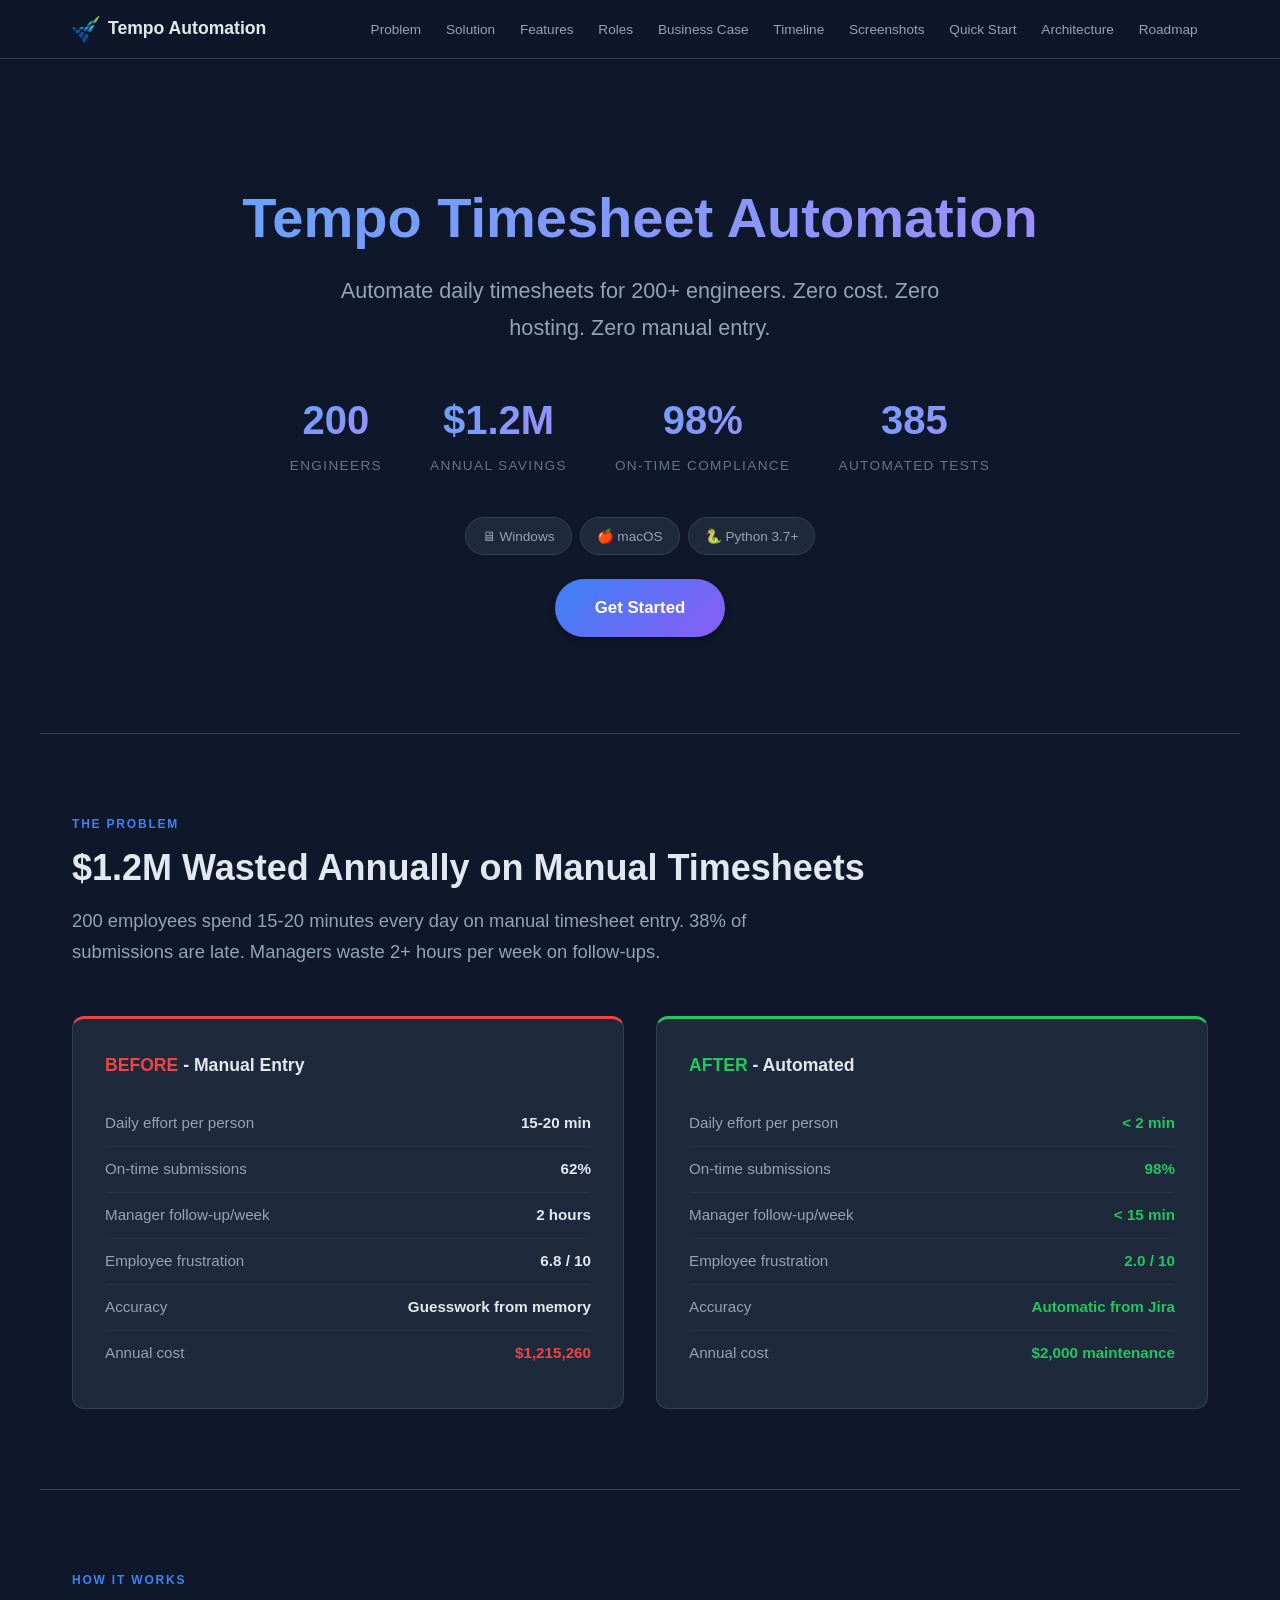
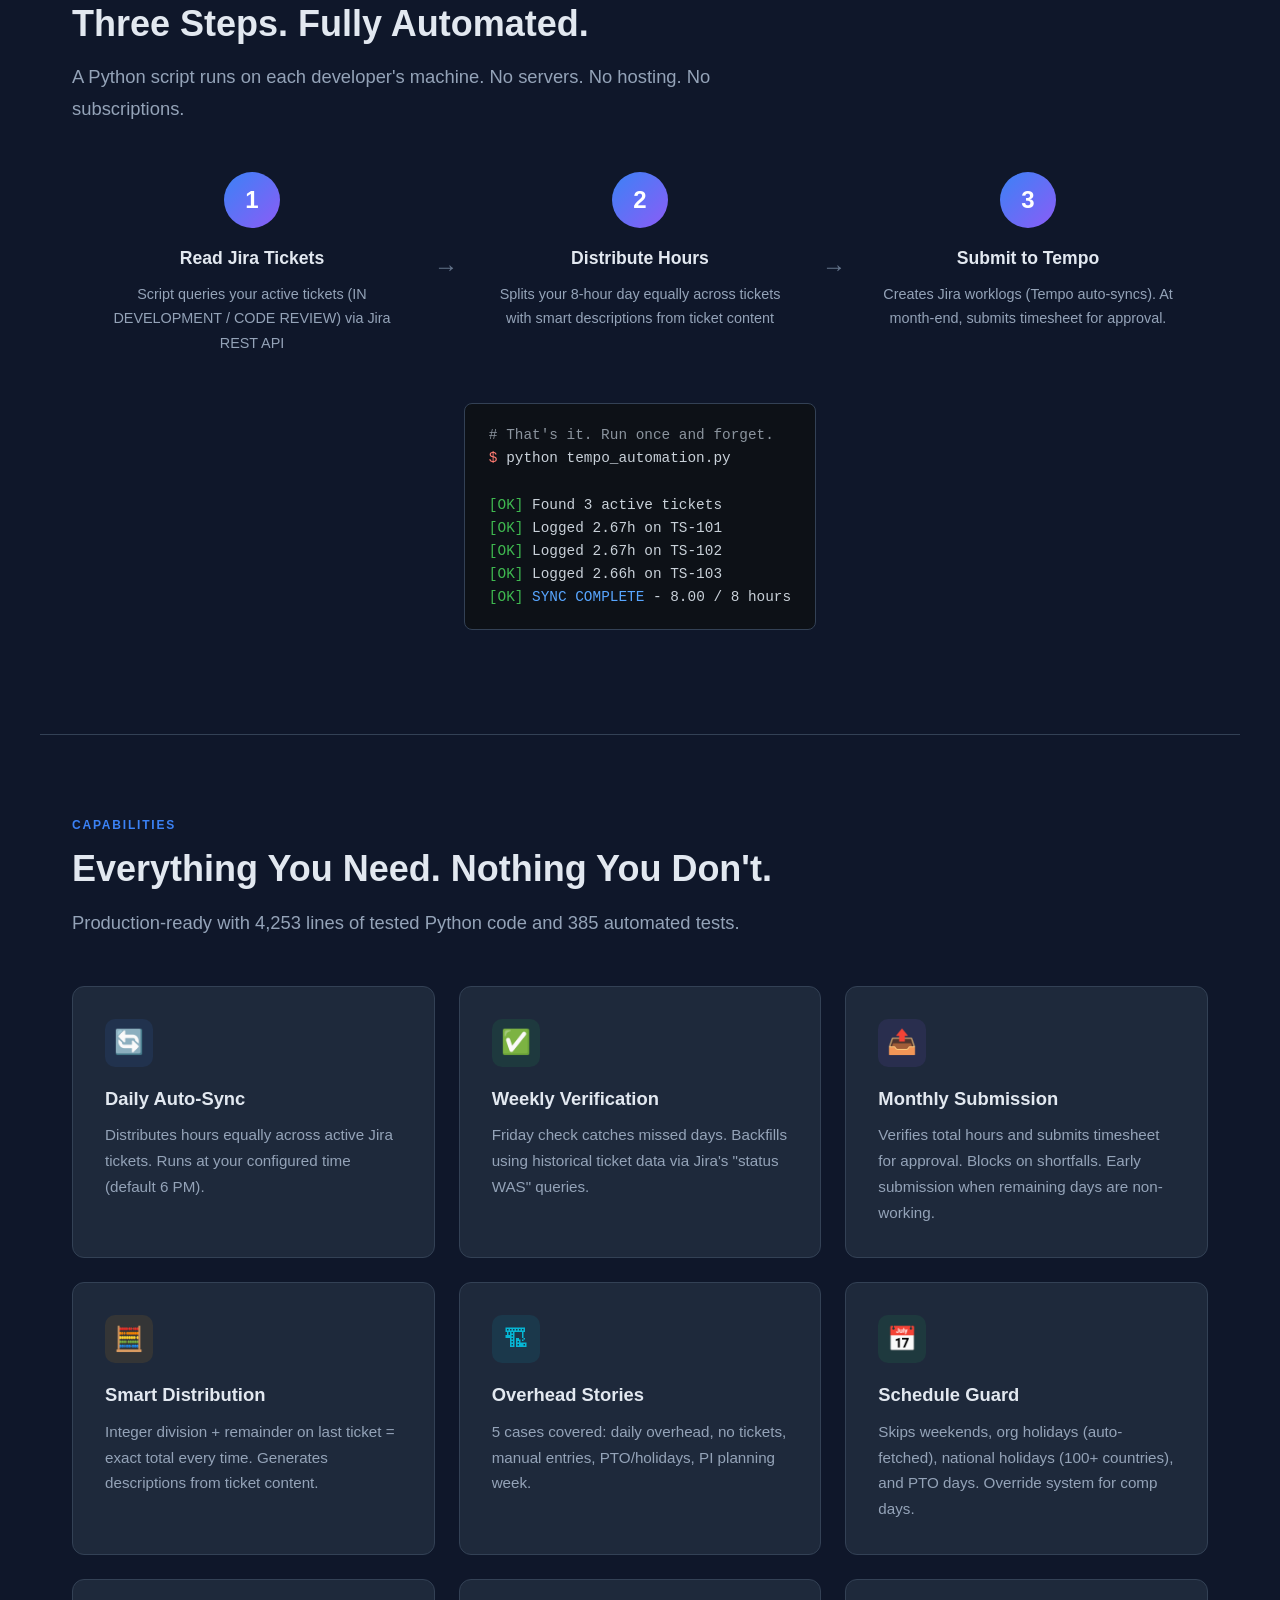
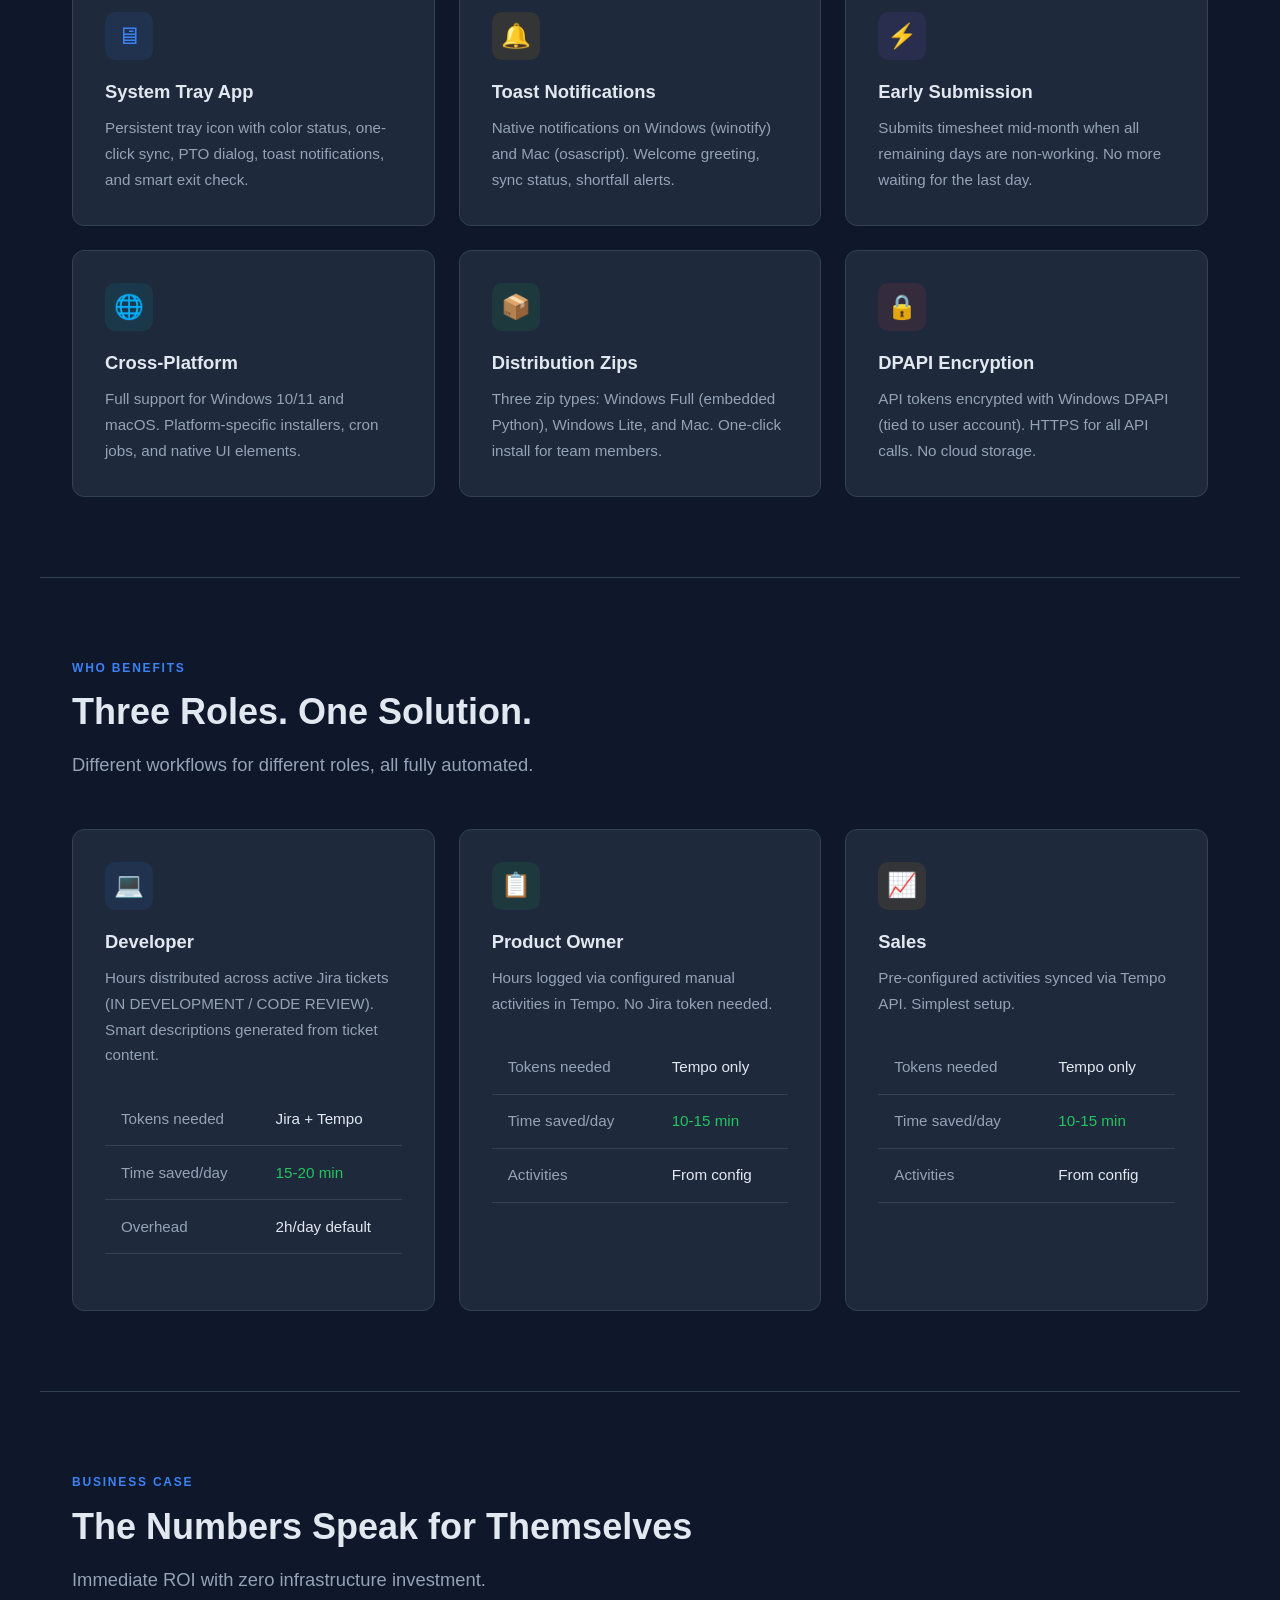
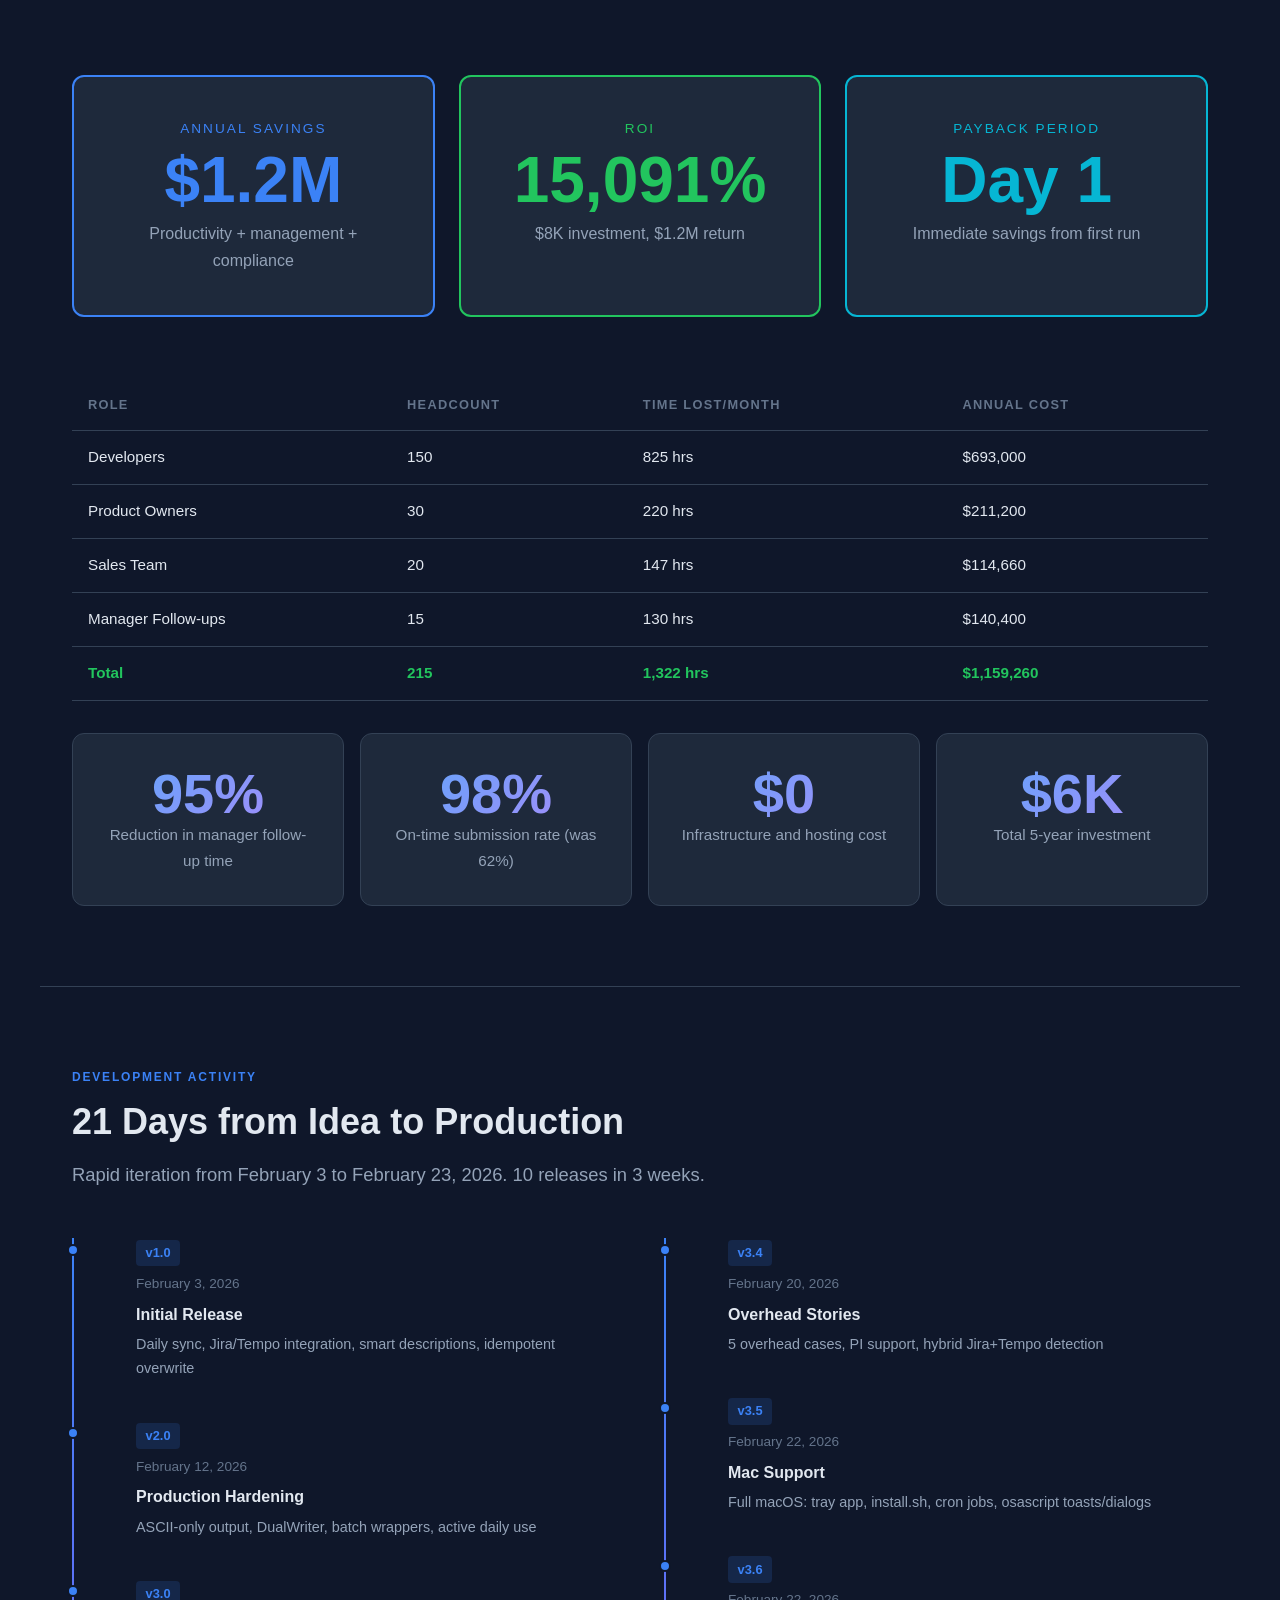
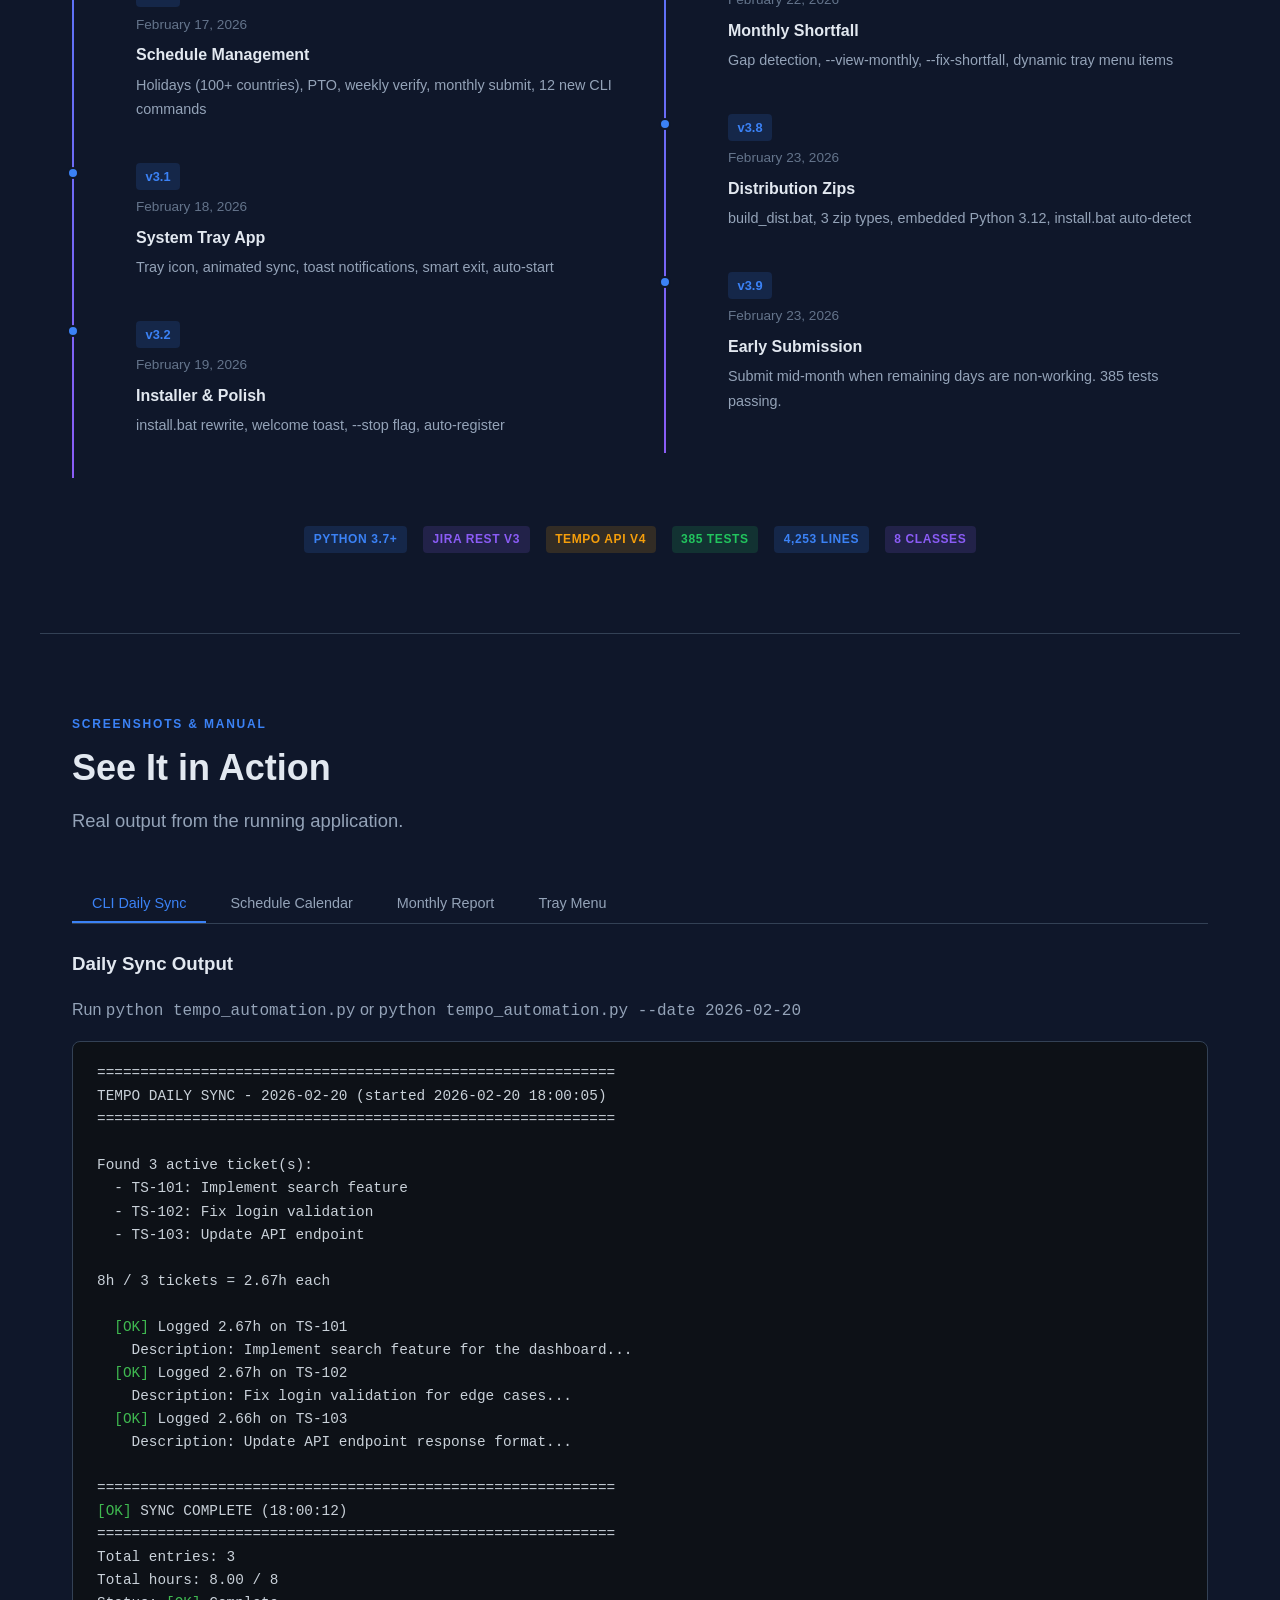
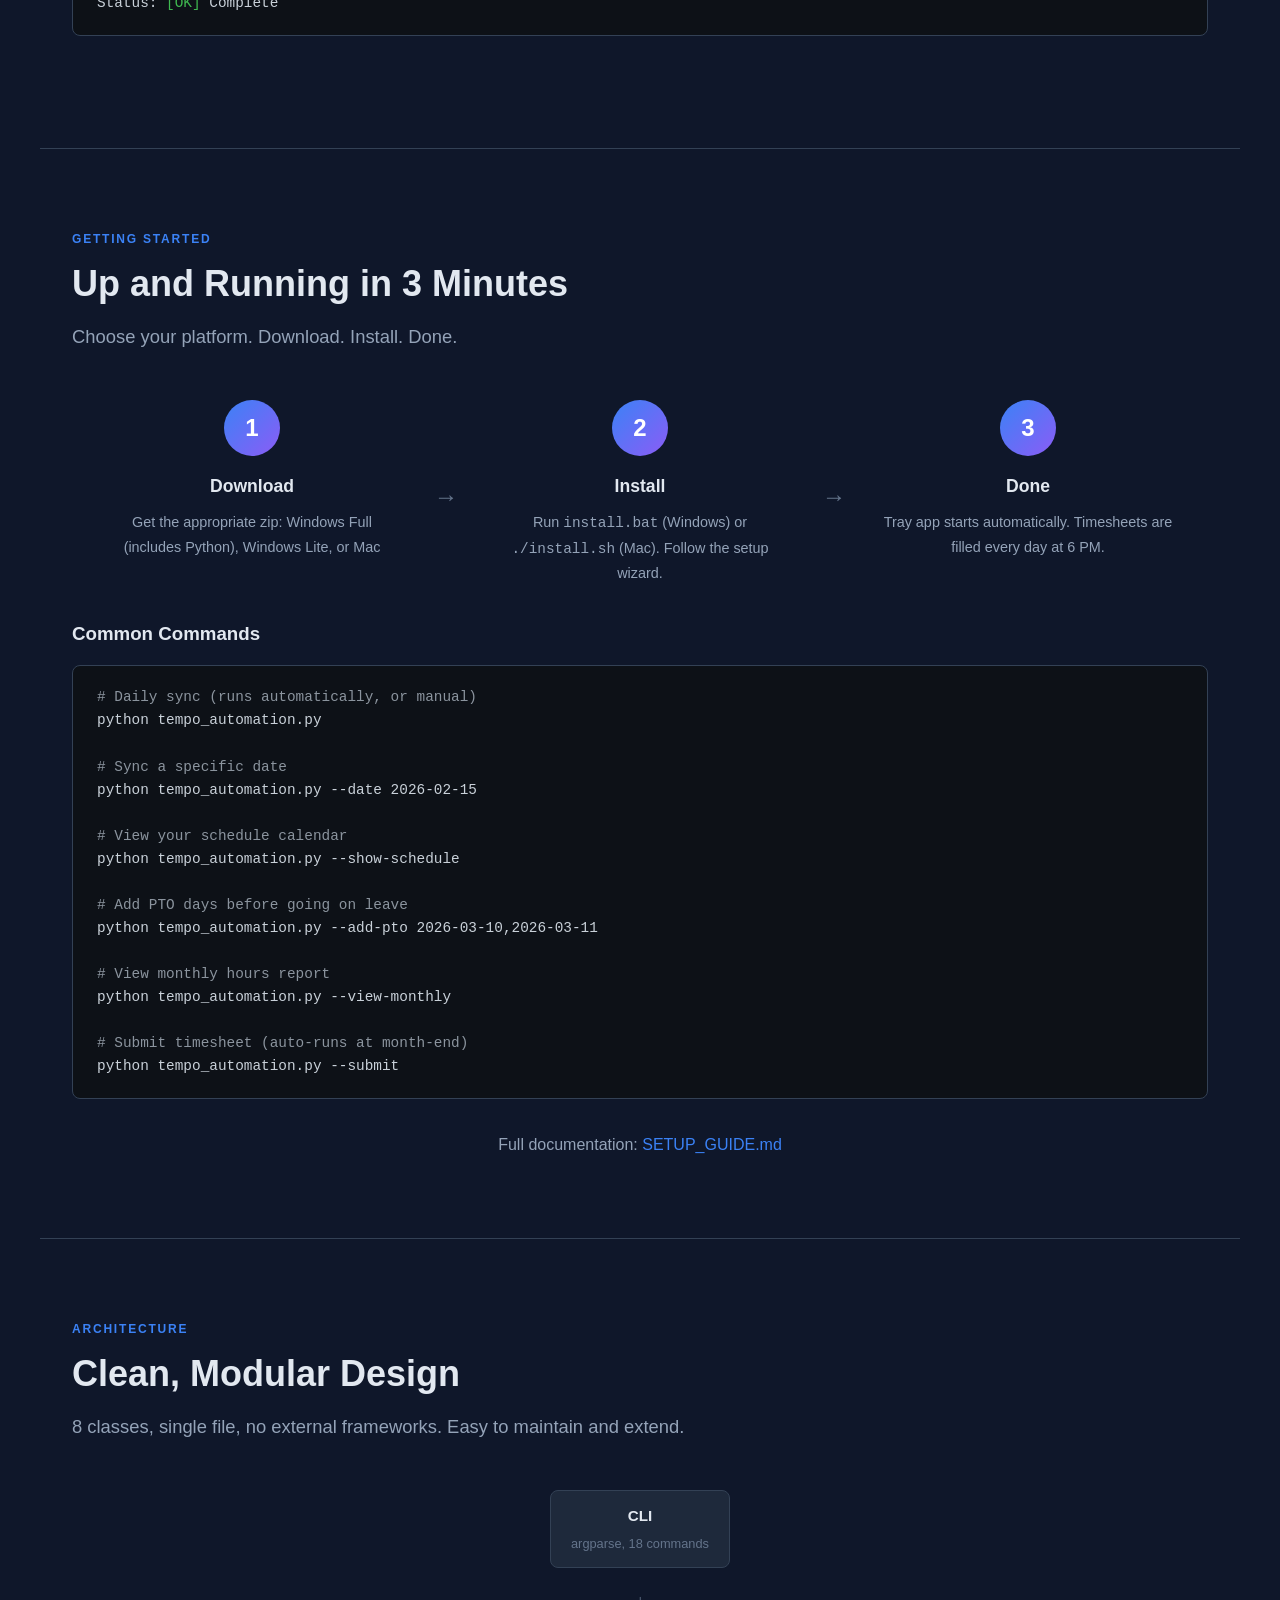
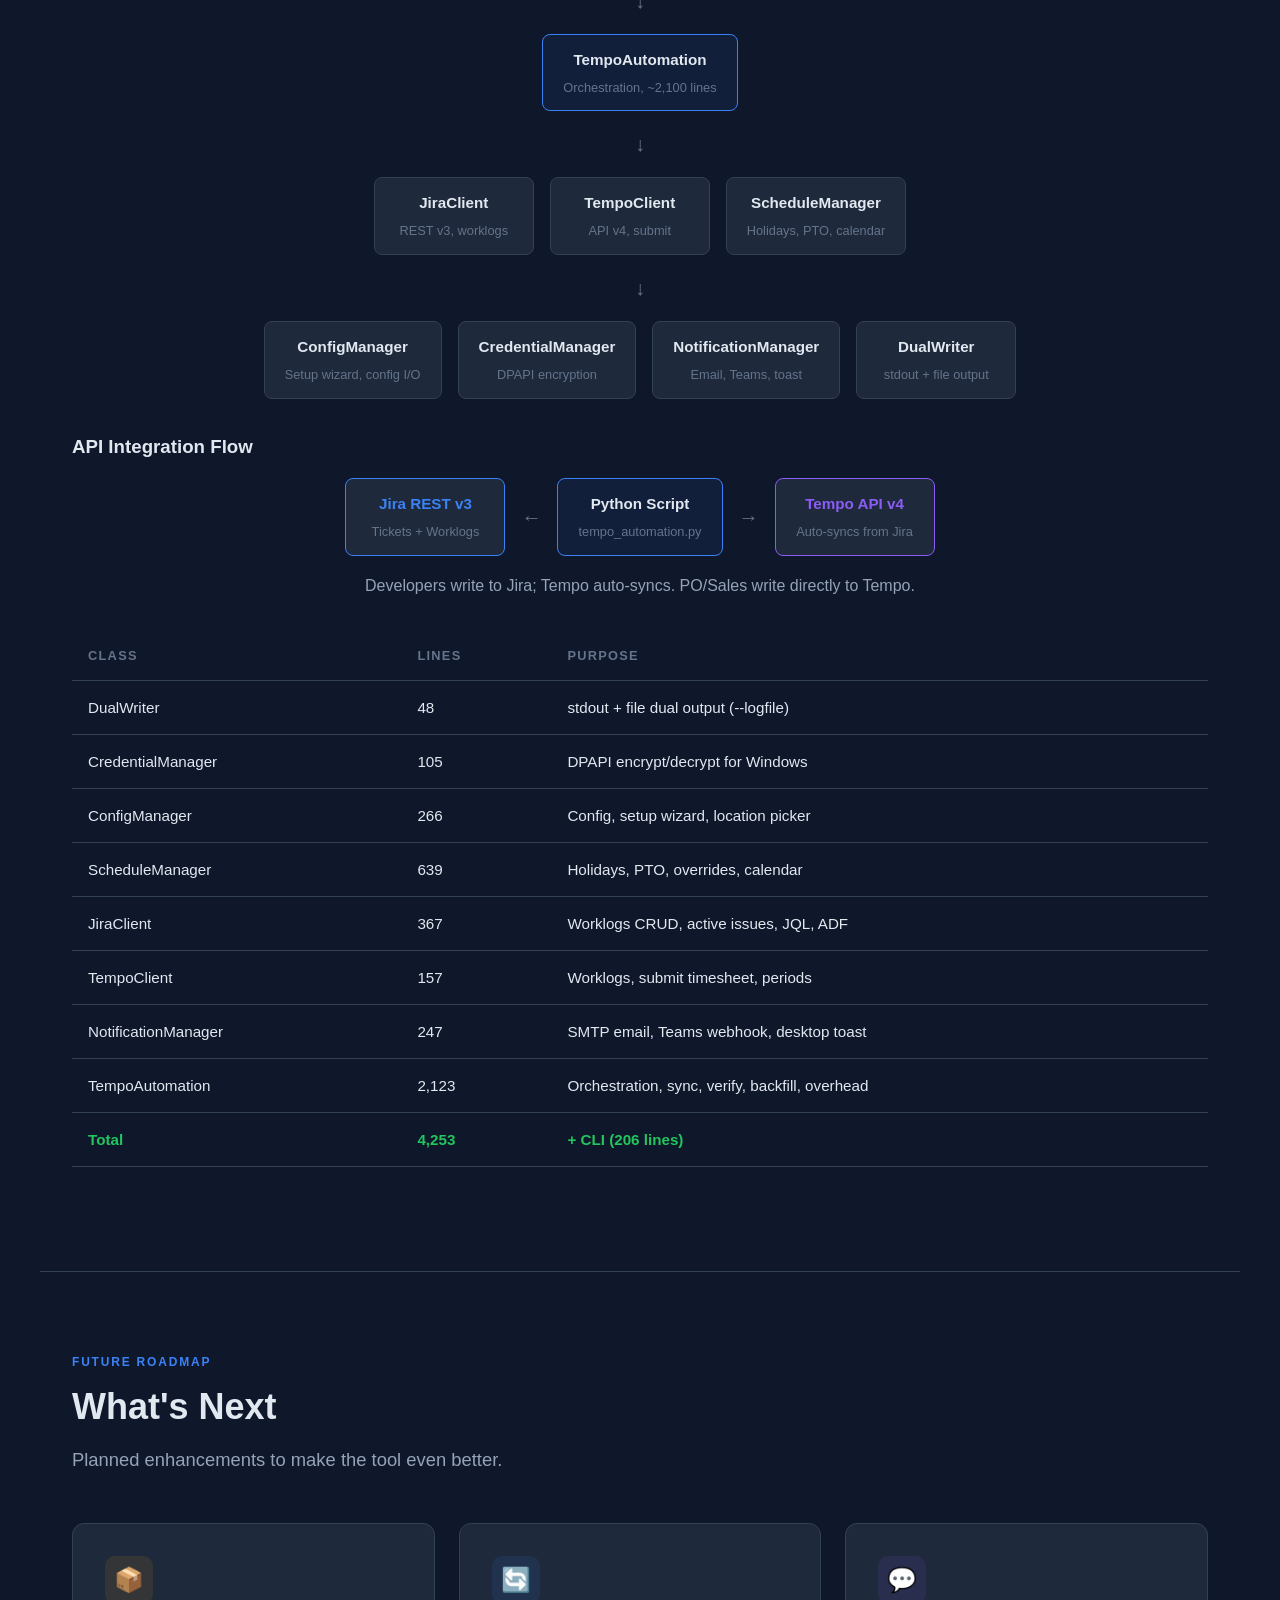
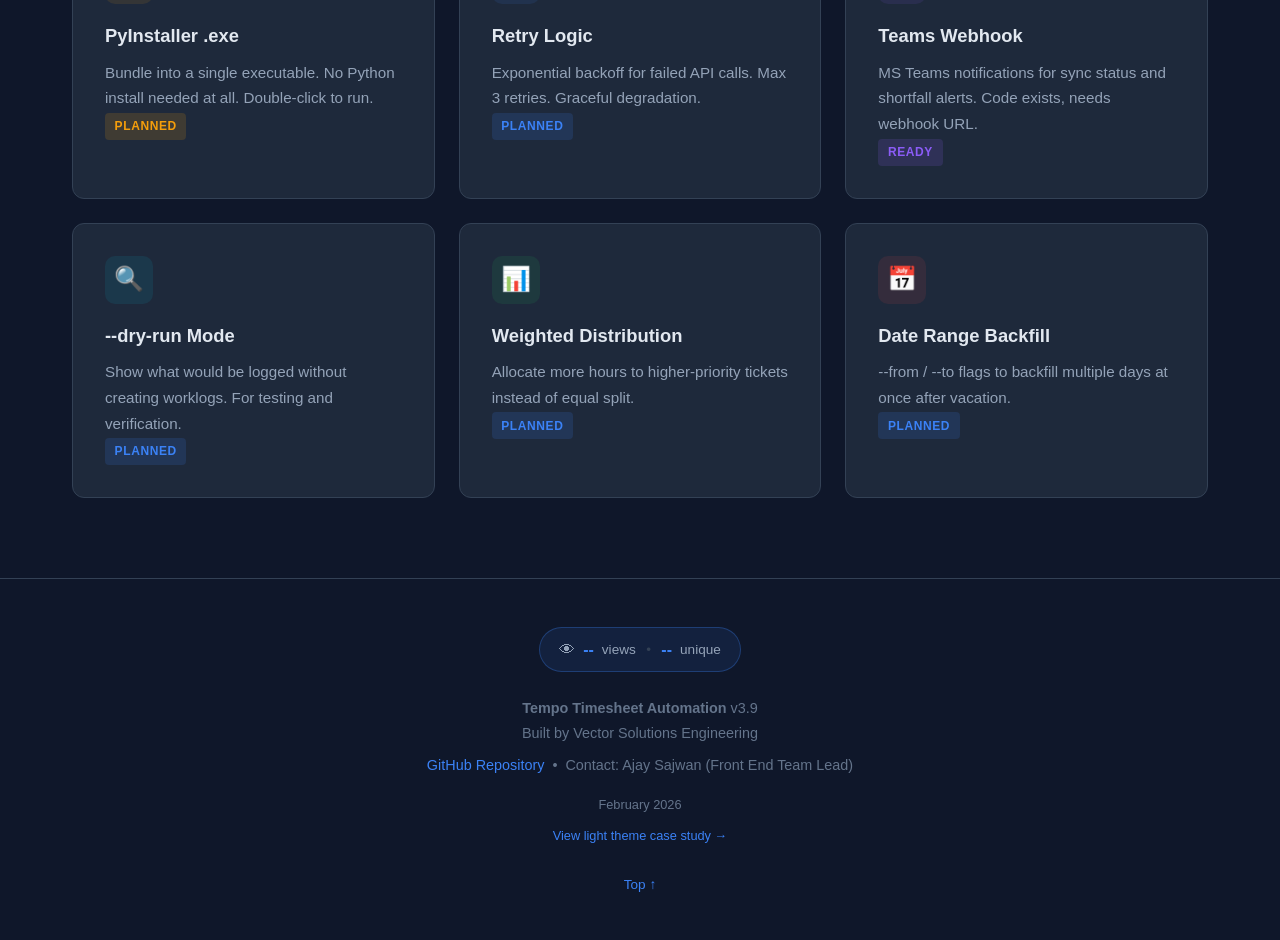
==== docs/site/index.html @ f2a0d2b5 "feat: add unique visitor count alongside total page views Add a second counter to the pill badge sho" ====
<!DOCTYPE html>
<html lang="en">
<head>
  <meta charset="UTF-8">
  <meta name="viewport" content="width=device-width, initial-scale=1.0">
  <title>Tempo Timesheet Automation - Vector Solutions</title>
  <link rel="icon" type="image/x-icon" href="favicon.ico">
  <link rel="icon" type="image/png" href="favicon.png">
  <link rel="stylesheet" href="style.css">
</head>
<body>

<!-- ============================================================
     Navigation
     ============================================================ -->
<nav>
  <div class="nav-inner">
    <a href="#hero" class="nav-brand">
      <img src="favicon.png" alt="VS">
      Tempo Automation
    </a>
    <div class="nav-links">
      <a href="#problem">Problem</a>
      <a href="#solution">Solution</a>
      <a href="#features">Features</a>
      <a href="#roles">Roles</a>
      <a href="#business">Business Case</a>
      <a href="#timeline">Timeline</a>
      <a href="#screenshots">Screenshots</a>
      <a href="#quickstart">Quick Start</a>
      <a href="#architecture">Architecture</a>
      <a href="#roadmap">Roadmap</a>
    </div>
  </div>
</nav>

<!-- ============================================================
     1. Hero
     ============================================================ -->
<section class="hero" id="hero">
  <h1 class="hero-title">Tempo Timesheet Automation</h1>
  <p class="hero-tagline">Automate daily timesheets for 200+ engineers. Zero cost. Zero hosting. Zero manual entry.</p>

  <div class="stats-bar">
    <div class="stat-item">
      <div class="stat-number">200</div>
      <div class="stat-label">Engineers</div>
    </div>
    <div class="stat-item">
      <div class="stat-number">$1.2M</div>
      <div class="stat-label">Annual Savings</div>
    </div>
    <div class="stat-item">
      <div class="stat-number">98%</div>
      <div class="stat-label">On-Time Compliance</div>
    </div>
    <div class="stat-item">
      <div class="stat-number">385</div>
      <div class="stat-label">Automated Tests</div>
    </div>
  </div>

  <div class="platform-badges">
    <span class="platform-badge">&#x1F5A5; Windows</span>
    <span class="platform-badge">&#x1F34E; macOS</span>
    <span class="platform-badge">&#x1F40D; Python 3.7+</span>
  </div>

  <a href="#quickstart" class="cta-btn">Get Started</a>
</section>

<!-- ============================================================
     2. Problem Statement
     ============================================================ -->
<section id="problem">
  <div class="section-label">The Problem</div>
  <h2 class="section-title">$1.2M Wasted Annually on Manual Timesheets</h2>
  <p class="section-subtitle">200 employees spend 15-20 minutes every day on manual timesheet entry. 38% of submissions are late. Managers waste 2+ hours per week on follow-ups.</p>

  <div class="comparison">
    <div class="comparison-card before">
      <h3><span class="before-label">BEFORE</span> - Manual Entry</h3>
      <div class="comparison-item">
        <span class="label">Daily effort per person</span>
        <span class="value">15-20 min</span>
      </div>
      <div class="comparison-item">
        <span class="label">On-time submissions</span>
        <span class="value">62%</span>
      </div>
      <div class="comparison-item">
        <span class="label">Manager follow-up/week</span>
        <span class="value">2 hours</span>
      </div>
      <div class="comparison-item">
        <span class="label">Employee frustration</span>
        <span class="value">6.8 / 10</span>
      </div>
      <div class="comparison-item">
        <span class="label">Accuracy</span>
        <span class="value">Guesswork from memory</span>
      </div>
      <div class="comparison-item">
        <span class="label">Annual cost</span>
        <span class="value" style="color: var(--accent-red);">$1,215,260</span>
      </div>
    </div>

    <div class="comparison-card after">
      <h3><span class="after-label">AFTER</span> - Automated</h3>
      <div class="comparison-item">
        <span class="label">Daily effort per person</span>
        <span class="value" style="color: var(--accent-green);">&lt; 2 min</span>
      </div>
      <div class="comparison-item">
        <span class="label">On-time submissions</span>
        <span class="value" style="color: var(--accent-green);">98%</span>
      </div>
      <div class="comparison-item">
        <span class="label">Manager follow-up/week</span>
        <span class="value" style="color: var(--accent-green);">&lt; 15 min</span>
      </div>
      <div class="comparison-item">
        <span class="label">Employee frustration</span>
        <span class="value" style="color: var(--accent-green);">2.0 / 10</span>
      </div>
      <div class="comparison-item">
        <span class="label">Accuracy</span>
        <span class="value" style="color: var(--accent-green);">Automatic from Jira</span>
      </div>
      <div class="comparison-item">
        <span class="label">Annual cost</span>
        <span class="value" style="color: var(--accent-green);">$2,000 maintenance</span>
      </div>
    </div>
  </div>
</section>

<!-- ============================================================
     3. Solution Overview
     ============================================================ -->
<section id="solution">
  <div class="section-label">How It Works</div>
  <h2 class="section-title">Three Steps. Fully Automated.</h2>
  <p class="section-subtitle">A Python script runs on each developer's machine. No servers. No hosting. No subscriptions.</p>

  <div class="flow-steps">
    <div class="flow-step">
      <div class="flow-step-number">1</div>
      <h3>Read Jira Tickets</h3>
      <p>Script queries your active tickets (IN DEVELOPMENT / CODE REVIEW) via Jira REST API</p>
    </div>
    <div class="flow-arrow">&#x2192;</div>
    <div class="flow-step">
      <div class="flow-step-number">2</div>
      <h3>Distribute Hours</h3>
      <p>Splits your 8-hour day equally across tickets with smart descriptions from ticket content</p>
    </div>
    <div class="flow-arrow">&#x2192;</div>
    <div class="flow-step">
      <div class="flow-step-number">3</div>
      <h3>Submit to Tempo</h3>
      <p>Creates Jira worklogs (Tempo auto-syncs). At month-end, submits timesheet for approval.</p>
    </div>
  </div>

  <div class="text-center mt-4">
    <div class="code-block" style="display: inline-block; text-align: left; max-width: 600px;">
      <span class="comment"># That's it. Run once and forget.</span><br>
      <span class="keyword">$</span> python tempo_automation.py<br><br>
      <span class="success">[OK]</span> Found 3 active tickets<br>
      <span class="success">[OK]</span> Logged 2.67h on TS-101<br>
      <span class="success">[OK]</span> Logged 2.67h on TS-102<br>
      <span class="success">[OK]</span> Logged 2.66h on TS-103<br>
      <span class="success">[OK]</span> <span class="info">SYNC COMPLETE</span> - 8.00 / 8 hours
    </div>
  </div>
</section>

<!-- ============================================================
     4. Features
     ============================================================ -->
<section id="features">
  <div class="section-label">Capabilities</div>
  <h2 class="section-title">Everything You Need. Nothing You Don't.</h2>
  <p class="section-subtitle">Production-ready with 4,253 lines of tested Python code and 385 automated tests.</p>

  <div class="card-grid">
    <div class="card">
      <div class="card-icon">&#x1F504;</div>
      <h3>Daily Auto-Sync</h3>
      <p>Distributes hours equally across active Jira tickets. Runs at your configured time (default 6 PM).</p>
    </div>
    <div class="card">
      <div class="card-icon green">&#x2705;</div>
      <h3>Weekly Verification</h3>
      <p>Friday check catches missed days. Backfills using historical ticket data via Jira's "status WAS" queries.</p>
    </div>
    <div class="card">
      <div class="card-icon purple">&#x1F4E4;</div>
      <h3>Monthly Submission</h3>
      <p>Verifies total hours and submits timesheet for approval. Blocks on shortfalls. Early submission when remaining days are non-working.</p>
    </div>
    <div class="card">
      <div class="card-icon orange">&#x1F9EE;</div>
      <h3>Smart Distribution</h3>
      <p>Integer division + remainder on last ticket = exact total every time. Generates descriptions from ticket content.</p>
    </div>
    <div class="card">
      <div class="card-icon cyan">&#x1F3D7;</div>
      <h3>Overhead Stories</h3>
      <p>5 cases covered: daily overhead, no tickets, manual entries, PTO/holidays, PI planning week.</p>
    </div>
    <div class="card">
      <div class="card-icon green">&#x1F4C5;</div>
      <h3>Schedule Guard</h3>
      <p>Skips weekends, org holidays (auto-fetched), national holidays (100+ countries), and PTO days. Override system for comp days.</p>
    </div>
    <div class="card">
      <div class="card-icon">&#x1F5A5;</div>
      <h3>System Tray App</h3>
      <p>Persistent tray icon with color status, one-click sync, PTO dialog, toast notifications, and smart exit check.</p>
    </div>
    <div class="card">
      <div class="card-icon orange">&#x1F514;</div>
      <h3>Toast Notifications</h3>
      <p>Native notifications on Windows (winotify) and Mac (osascript). Welcome greeting, sync status, shortfall alerts.</p>
    </div>
    <div class="card">
      <div class="card-icon purple">&#x26A1;</div>
      <h3>Early Submission</h3>
      <p>Submits timesheet mid-month when all remaining days are non-working. No more waiting for the last day.</p>
    </div>
    <div class="card">
      <div class="card-icon cyan">&#x1F310;</div>
      <h3>Cross-Platform</h3>
      <p>Full support for Windows 10/11 and macOS. Platform-specific installers, cron jobs, and native UI elements.</p>
    </div>
    <div class="card">
      <div class="card-icon green">&#x1F4E6;</div>
      <h3>Distribution Zips</h3>
      <p>Three zip types: Windows Full (embedded Python), Windows Lite, and Mac. One-click install for team members.</p>
    </div>
    <div class="card">
      <div class="card-icon red">&#x1F512;</div>
      <h3>DPAPI Encryption</h3>
      <p>API tokens encrypted with Windows DPAPI (tied to user account). HTTPS for all API calls. No cloud storage.</p>
    </div>
  </div>
</section>

<!-- ============================================================
     5. Who Benefits
     ============================================================ -->
<section id="roles">
  <div class="section-label">Who Benefits</div>
  <h2 class="section-title">Three Roles. One Solution.</h2>
  <p class="section-subtitle">Different workflows for different roles, all fully automated.</p>

  <div class="card-grid card-grid-3">
    <div class="card">
      <div class="card-icon">&#x1F4BB;</div>
      <h3>Developer</h3>
      <p class="mb-2">Hours distributed across active Jira tickets (IN DEVELOPMENT / CODE REVIEW). Smart descriptions generated from ticket content.</p>
      <table class="data-table">
        <tr><td class="text-muted">Tokens needed</td><td>Jira + Tempo</td></tr>
        <tr><td class="text-muted">Time saved/day</td><td style="color: var(--accent-green);">15-20 min</td></tr>
        <tr><td class="text-muted">Overhead</td><td>2h/day default</td></tr>
      </table>
    </div>
    <div class="card">
      <div class="card-icon green">&#x1F4CB;</div>
      <h3>Product Owner</h3>
      <p class="mb-2">Hours logged via configured manual activities in Tempo. No Jira token needed.</p>
      <table class="data-table">
        <tr><td class="text-muted">Tokens needed</td><td>Tempo only</td></tr>
        <tr><td class="text-muted">Time saved/day</td><td style="color: var(--accent-green);">10-15 min</td></tr>
        <tr><td class="text-muted">Activities</td><td>From config</td></tr>
      </table>
    </div>
    <div class="card">
      <div class="card-icon orange">&#x1F4C8;</div>
      <h3>Sales</h3>
      <p class="mb-2">Pre-configured activities synced via Tempo API. Simplest setup.</p>
      <table class="data-table">
        <tr><td class="text-muted">Tokens needed</td><td>Tempo only</td></tr>
        <tr><td class="text-muted">Time saved/day</td><td style="color: var(--accent-green);">10-15 min</td></tr>
        <tr><td class="text-muted">Activities</td><td>From config</td></tr>
      </table>
    </div>
  </div>
</section>

<!-- ============================================================
     6. Business Case
     ============================================================ -->
<section id="business">
  <div class="section-label">Business Case</div>
  <h2 class="section-title">The Numbers Speak for Themselves</h2>
  <p class="section-subtitle">Immediate ROI with zero infrastructure investment.</p>

  <div style="display: grid; grid-template-columns: repeat(auto-fit, minmax(250px, 1fr)); gap: 1.5rem; margin-bottom: 2rem;">
    <div class="roi-box" style="border-color: var(--accent-blue);">
      <div class="roi-label" style="color: var(--accent-blue);">Annual Savings</div>
      <div class="roi-number" style="color: var(--accent-blue);">$1.2M</div>
      <div class="roi-detail">Productivity + management + compliance</div>
    </div>
    <div class="roi-box">
      <div class="roi-label">ROI</div>
      <div class="roi-number">15,091%</div>
      <div class="roi-detail">$8K investment, $1.2M return</div>
    </div>
    <div class="roi-box" style="border-color: var(--accent-cyan);">
      <div class="roi-label" style="color: var(--accent-cyan);">Payback Period</div>
      <div class="roi-number" style="color: var(--accent-cyan);">Day 1</div>
      <div class="roi-detail">Immediate savings from first run</div>
    </div>
  </div>

  <table class="data-table">
    <thead>
      <tr>
        <th>Role</th>
        <th>Headcount</th>
        <th>Time Lost/Month</th>
        <th>Annual Cost</th>
      </tr>
    </thead>
    <tbody>
      <tr>
        <td>Developers</td>
        <td>150</td>
        <td>825 hrs</td>
        <td>$693,000</td>
      </tr>
      <tr>
        <td>Product Owners</td>
        <td>30</td>
        <td>220 hrs</td>
        <td>$211,200</td>
      </tr>
      <tr>
        <td>Sales Team</td>
        <td>20</td>
        <td>147 hrs</td>
        <td>$114,660</td>
      </tr>
      <tr>
        <td>Manager Follow-ups</td>
        <td>15</td>
        <td>130 hrs</td>
        <td>$140,400</td>
      </tr>
      <tr class="highlight-row">
        <td>Total</td>
        <td>215</td>
        <td>1,322 hrs</td>
        <td>$1,159,260</td>
      </tr>
    </tbody>
  </table>

  <div style="display: grid; grid-template-columns: repeat(auto-fit, minmax(200px, 1fr)); gap: 1rem; margin-top: 2rem;">
    <div class="card" style="text-align: center;">
      <div class="big-number">95%</div>
      <p>Reduction in manager follow-up time</p>
    </div>
    <div class="card" style="text-align: center;">
      <div class="big-number">98%</div>
      <p>On-time submission rate (was 62%)</p>
    </div>
    <div class="card" style="text-align: center;">
      <div class="big-number">$0</div>
      <p>Infrastructure and hosting cost</p>
    </div>
    <div class="card" style="text-align: center;">
      <div class="big-number">$6K</div>
      <p>Total 5-year investment</p>
    </div>
  </div>
</section>

<!-- ============================================================
     7. Development Timeline
     ============================================================ -->
<section id="timeline">
  <div class="section-label">Development Activity</div>
  <h2 class="section-title">21 Days from Idea to Production</h2>
  <p class="section-subtitle">Rapid iteration from February 3 to February 23, 2026. 10 releases in 3 weeks.</p>

  <div style="display: flex; gap: 3rem; flex-wrap: wrap;">
    <div style="flex: 1; min-width: 300px;">
      <div class="timeline">
        <div class="timeline-item">
          <span class="version-tag">v1.0</span>
          <div class="date">February 3, 2026</div>
          <h3>Initial Release</h3>
          <p>Daily sync, Jira/Tempo integration, smart descriptions, idempotent overwrite</p>
        </div>
        <div class="timeline-item">
          <span class="version-tag">v2.0</span>
          <div class="date">February 12, 2026</div>
          <h3>Production Hardening</h3>
          <p>ASCII-only output, DualWriter, batch wrappers, active daily use</p>
        </div>
        <div class="timeline-item">
          <span class="version-tag">v3.0</span>
          <div class="date">February 17, 2026</div>
          <h3>Schedule Management</h3>
          <p>Holidays (100+ countries), PTO, weekly verify, monthly submit, 12 new CLI commands</p>
        </div>
        <div class="timeline-item">
          <span class="version-tag">v3.1</span>
          <div class="date">February 18, 2026</div>
          <h3>System Tray App</h3>
          <p>Tray icon, animated sync, toast notifications, smart exit, auto-start</p>
        </div>
        <div class="timeline-item">
          <span class="version-tag">v3.2</span>
          <div class="date">February 19, 2026</div>
          <h3>Installer &amp; Polish</h3>
          <p>install.bat rewrite, welcome toast, --stop flag, auto-register</p>
        </div>
      </div>
    </div>
    <div style="flex: 1; min-width: 300px;">
      <div class="timeline">
        <div class="timeline-item">
          <span class="version-tag">v3.4</span>
          <div class="date">February 20, 2026</div>
          <h3>Overhead Stories</h3>
          <p>5 overhead cases, PI support, hybrid Jira+Tempo detection</p>
        </div>
        <div class="timeline-item">
          <span class="version-tag">v3.5</span>
          <div class="date">February 22, 2026</div>
          <h3>Mac Support</h3>
          <p>Full macOS: tray app, install.sh, cron jobs, osascript toasts/dialogs</p>
        </div>
        <div class="timeline-item">
          <span class="version-tag">v3.6</span>
          <div class="date">February 22, 2026</div>
          <h3>Monthly Shortfall</h3>
          <p>Gap detection, --view-monthly, --fix-shortfall, dynamic tray menu items</p>
        </div>
        <div class="timeline-item">
          <span class="version-tag">v3.8</span>
          <div class="date">February 23, 2026</div>
          <h3>Distribution Zips</h3>
          <p>build_dist.bat, 3 zip types, embedded Python 3.12, install.bat auto-detect</p>
        </div>
        <div class="timeline-item">
          <span class="version-tag">v3.9</span>
          <div class="date">February 23, 2026</div>
          <h3>Early Submission</h3>
          <p>Submit mid-month when remaining days are non-working. 385 tests passing.</p>
        </div>
      </div>
    </div>
  </div>

  <div style="display: flex; gap: 1rem; justify-content: center; flex-wrap: wrap; margin-top: 3rem;">
    <span class="badge badge-blue">Python 3.7+</span>
    <span class="badge badge-purple">Jira REST v3</span>
    <span class="badge badge-orange">Tempo API v4</span>
    <span class="badge badge-green">385 Tests</span>
    <span class="badge badge-blue">4,253 Lines</span>
    <span class="badge badge-purple">8 Classes</span>
  </div>
</section>

<!-- ============================================================
     8. Screenshots & Manual
     ============================================================ -->
<section id="screenshots">
  <div class="section-label">Screenshots &amp; Manual</div>
  <h2 class="section-title">See It in Action</h2>
  <p class="section-subtitle">Real output from the running application.</p>

  <div class="tab-container">
    <div class="tab-buttons">
      <button class="tab-btn active" onclick="showTab('tab-cli')">CLI Daily Sync</button>
      <button class="tab-btn" onclick="showTab('tab-schedule')">Schedule Calendar</button>
      <button class="tab-btn" onclick="showTab('tab-monthly')">Monthly Report</button>
      <button class="tab-btn" onclick="showTab('tab-tray')">Tray Menu</button>
    </div>

    <div id="tab-cli" class="tab-content active">
      <h3 class="mb-2">Daily Sync Output</h3>
      <p class="text-muted mb-2">Run <code>python tempo_automation.py</code> or <code>python tempo_automation.py --date 2026-02-20</code></p>
      <div class="code-block">
============================================================<br>
TEMPO DAILY SYNC - 2026-02-20 (started 2026-02-20 18:00:05)<br>
============================================================<br>
<br>
Found 3 active ticket(s):<br>
&nbsp;&nbsp;- TS-101: Implement search feature<br>
&nbsp;&nbsp;- TS-102: Fix login validation<br>
&nbsp;&nbsp;- TS-103: Update API endpoint<br>
<br>
8h / 3 tickets = 2.67h each<br>
<br>
&nbsp;&nbsp;<span class="success">[OK]</span> Logged 2.67h on TS-101<br>
&nbsp;&nbsp;&nbsp;&nbsp;Description: Implement search feature for the dashboard...<br>
&nbsp;&nbsp;<span class="success">[OK]</span> Logged 2.67h on TS-102<br>
&nbsp;&nbsp;&nbsp;&nbsp;Description: Fix login validation for edge cases...<br>
&nbsp;&nbsp;<span class="success">[OK]</span> Logged 2.66h on TS-103<br>
&nbsp;&nbsp;&nbsp;&nbsp;Description: Update API endpoint response format...<br>
<br>
============================================================<br>
<span class="success">[OK]</span> SYNC COMPLETE (18:00:12)<br>
============================================================<br>
Total entries: 3<br>
Total hours: 8.00 / 8<br>
Status: <span class="success">[OK]</span> Complete
      </div>
    </div>

    <div id="tab-schedule" class="tab-content">
      <h3 class="mb-2">Schedule Calendar</h3>
      <p class="text-muted mb-2">Run <code>python tempo_automation.py --show-schedule</code></p>
      <div class="code-block">
February 2026<br>
================================================<br>
Mon&nbsp;&nbsp;Tue&nbsp;&nbsp;Wed&nbsp;&nbsp;Thu&nbsp;&nbsp;Fri&nbsp;&nbsp;| Sat&nbsp;&nbsp;Sun<br>
&nbsp;&nbsp;&nbsp;&nbsp;&nbsp;&nbsp;&nbsp;&nbsp;&nbsp;&nbsp;&nbsp;&nbsp;&nbsp;&nbsp;&nbsp;&nbsp;&nbsp;&nbsp;&nbsp;&nbsp;&nbsp;&nbsp;&nbsp;&nbsp;&nbsp;&nbsp;&nbsp;&nbsp;&nbsp;&nbsp;&nbsp;1<br>
&nbsp;&nbsp;&nbsp;&nbsp;&nbsp;&nbsp;&nbsp;&nbsp;&nbsp;&nbsp;&nbsp;&nbsp;&nbsp;&nbsp;&nbsp;&nbsp;&nbsp;&nbsp;&nbsp;&nbsp;&nbsp;&nbsp;&nbsp;&nbsp;&nbsp;&nbsp;&nbsp;&nbsp;&nbsp;&nbsp;&nbsp;.<br>
&nbsp;2&nbsp;&nbsp;&nbsp;&nbsp;3&nbsp;&nbsp;&nbsp;&nbsp;4&nbsp;&nbsp;&nbsp;&nbsp;5&nbsp;&nbsp;&nbsp;&nbsp;6&nbsp;&nbsp;&nbsp;|&nbsp;&nbsp;7&nbsp;&nbsp;&nbsp;&nbsp;8<br>
&nbsp;W&nbsp;&nbsp;&nbsp;&nbsp;W&nbsp;&nbsp;&nbsp;&nbsp;W&nbsp;&nbsp;&nbsp;&nbsp;W&nbsp;&nbsp;&nbsp;&nbsp;W&nbsp;&nbsp;&nbsp;|&nbsp;&nbsp;.&nbsp;&nbsp;&nbsp;&nbsp;.<br>
&nbsp;9&nbsp;&nbsp;&nbsp;10&nbsp;&nbsp;&nbsp;11&nbsp;&nbsp;&nbsp;12&nbsp;&nbsp;&nbsp;13&nbsp;&nbsp;&nbsp;| 14&nbsp;&nbsp;&nbsp;15<br>
&nbsp;W&nbsp;&nbsp;&nbsp;&nbsp;W&nbsp;&nbsp;&nbsp;&nbsp;W&nbsp;&nbsp;&nbsp;&nbsp;W&nbsp;&nbsp;&nbsp;&nbsp;W&nbsp;&nbsp;&nbsp;|&nbsp;&nbsp;.&nbsp;&nbsp;&nbsp;&nbsp;.<br>
16&nbsp;&nbsp;&nbsp;17&nbsp;&nbsp;&nbsp;18&nbsp;&nbsp;&nbsp;19&nbsp;&nbsp;&nbsp;20&nbsp;&nbsp;&nbsp;| 21&nbsp;&nbsp;&nbsp;22<br>
&nbsp;H&nbsp;&nbsp;&nbsp;&nbsp;W&nbsp;&nbsp;&nbsp;&nbsp;W&nbsp;&nbsp;&nbsp;&nbsp;W&nbsp;&nbsp;&nbsp;&nbsp;W&nbsp;&nbsp;&nbsp;|&nbsp;&nbsp;.&nbsp;&nbsp;&nbsp;&nbsp;.<br>
23&nbsp;&nbsp;&nbsp;24&nbsp;&nbsp;&nbsp;25&nbsp;&nbsp;&nbsp;26&nbsp;&nbsp;&nbsp;27&nbsp;&nbsp;&nbsp;| 28<br>
&nbsp;W&nbsp;&nbsp;&nbsp;&nbsp;W&nbsp;&nbsp;&nbsp;&nbsp;W&nbsp;&nbsp;&nbsp;&nbsp;W&nbsp;&nbsp;&nbsp;&nbsp;W&nbsp;&nbsp;&nbsp;|&nbsp;&nbsp;.<br>
<br>
Legend: W=Working&nbsp;&nbsp;H=Holiday&nbsp;&nbsp;PTO=PTO&nbsp;&nbsp;CW=Comp. Working&nbsp;&nbsp;.=Weekend<br>
<br>
Summary:<br>
&nbsp;&nbsp;Working days: 19&nbsp;&nbsp;|&nbsp;&nbsp;Expected hours: 152.0h<br>
&nbsp;&nbsp;Holidays: 1 (Presidents' Day - Feb 16)
      </div>
    </div>

    <div id="tab-monthly" class="tab-content">
      <h3 class="mb-2">Monthly Hours Report</h3>
      <p class="text-muted mb-2">Run <code>python tempo_automation.py --view-monthly</code></p>
      <div class="code-block">
============================================================<br>
MONTHLY HOURS REPORT - February 2026<br>
============================================================<br>
<br>
&nbsp;&nbsp;Date&nbsp;&nbsp;&nbsp;&nbsp;&nbsp;&nbsp;&nbsp;&nbsp;&nbsp;Day&nbsp;&nbsp;&nbsp;&nbsp;&nbsp;&nbsp;&nbsp;&nbsp;&nbsp;Logged Expected&nbsp;&nbsp;&nbsp;&nbsp;&nbsp;Status<br>
&nbsp;&nbsp;--------------------------------------------------<br>
&nbsp;&nbsp;2026-02-02&nbsp;&nbsp;&nbsp;Monday&nbsp;&nbsp;&nbsp;&nbsp;&nbsp;&nbsp;&nbsp;&nbsp;8.0h&nbsp;&nbsp;&nbsp;&nbsp;&nbsp;8.0h&nbsp;&nbsp;&nbsp;&nbsp;&nbsp;&nbsp;&nbsp;<span class="success">[OK]</span><br>
&nbsp;&nbsp;2026-02-03&nbsp;&nbsp;&nbsp;Tuesday&nbsp;&nbsp;&nbsp;&nbsp;&nbsp;&nbsp;&nbsp;8.0h&nbsp;&nbsp;&nbsp;&nbsp;&nbsp;8.0h&nbsp;&nbsp;&nbsp;&nbsp;&nbsp;&nbsp;&nbsp;<span class="success">[OK]</span><br>
&nbsp;&nbsp;2026-02-04&nbsp;&nbsp;&nbsp;Wednesday&nbsp;&nbsp;&nbsp;&nbsp;&nbsp;8.0h&nbsp;&nbsp;&nbsp;&nbsp;&nbsp;8.0h&nbsp;&nbsp;&nbsp;&nbsp;&nbsp;&nbsp;&nbsp;<span class="success">[OK]</span><br>
&nbsp;&nbsp;2026-02-05&nbsp;&nbsp;&nbsp;Thursday&nbsp;&nbsp;&nbsp;&nbsp;&nbsp;&nbsp;8.0h&nbsp;&nbsp;&nbsp;&nbsp;&nbsp;8.0h&nbsp;&nbsp;&nbsp;&nbsp;&nbsp;&nbsp;&nbsp;<span class="success">[OK]</span><br>
&nbsp;&nbsp;2026-02-06&nbsp;&nbsp;&nbsp;Friday&nbsp;&nbsp;&nbsp;&nbsp;&nbsp;&nbsp;&nbsp;&nbsp;8.0h&nbsp;&nbsp;&nbsp;&nbsp;&nbsp;8.0h&nbsp;&nbsp;&nbsp;&nbsp;&nbsp;&nbsp;&nbsp;<span class="success">[OK]</span><br>
&nbsp;&nbsp;2026-02-09&nbsp;&nbsp;&nbsp;Monday&nbsp;&nbsp;&nbsp;&nbsp;&nbsp;&nbsp;&nbsp;&nbsp;8.0h&nbsp;&nbsp;&nbsp;&nbsp;&nbsp;8.0h&nbsp;&nbsp;&nbsp;&nbsp;&nbsp;&nbsp;&nbsp;<span class="success">[OK]</span><br>
&nbsp;&nbsp;2026-02-10&nbsp;&nbsp;&nbsp;Tuesday&nbsp;&nbsp;&nbsp;&nbsp;&nbsp;&nbsp;&nbsp;8.0h&nbsp;&nbsp;&nbsp;&nbsp;&nbsp;8.0h&nbsp;&nbsp;&nbsp;&nbsp;&nbsp;&nbsp;&nbsp;<span class="success">[OK]</span><br>
&nbsp;&nbsp;2026-02-11&nbsp;&nbsp;&nbsp;Wednesday&nbsp;&nbsp;&nbsp;&nbsp;&nbsp;8.0h&nbsp;&nbsp;&nbsp;&nbsp;&nbsp;8.0h&nbsp;&nbsp;&nbsp;&nbsp;&nbsp;&nbsp;&nbsp;<span class="success">[OK]</span><br>
&nbsp;&nbsp;2026-02-12&nbsp;&nbsp;&nbsp;Thursday&nbsp;&nbsp;&nbsp;&nbsp;&nbsp;&nbsp;8.0h&nbsp;&nbsp;&nbsp;&nbsp;&nbsp;8.0h&nbsp;&nbsp;&nbsp;&nbsp;&nbsp;&nbsp;&nbsp;<span class="success">[OK]</span><br>
&nbsp;&nbsp;2026-02-13&nbsp;&nbsp;&nbsp;Friday&nbsp;&nbsp;&nbsp;&nbsp;&nbsp;&nbsp;&nbsp;&nbsp;8.0h&nbsp;&nbsp;&nbsp;&nbsp;&nbsp;8.0h&nbsp;&nbsp;&nbsp;&nbsp;&nbsp;&nbsp;&nbsp;<span class="success">[OK]</span><br>
&nbsp;&nbsp;...<br>
&nbsp;&nbsp;--------------------------------------------------<br>
&nbsp;&nbsp;TOTAL&nbsp;&nbsp;&nbsp;&nbsp;&nbsp;&nbsp;&nbsp;&nbsp;&nbsp;&nbsp;&nbsp;&nbsp;&nbsp;&nbsp;&nbsp;&nbsp;&nbsp;&nbsp;&nbsp;120.0h&nbsp;&nbsp;&nbsp;120.0h<br>
<br>
&nbsp;&nbsp;<span class="success">[OK]</span> All hours accounted for
      </div>
    </div>

    <div id="tab-tray" class="tab-content">
      <h3 class="mb-2">System Tray App</h3>
      <p class="text-muted mb-3">Right-click the tray icon to access all features. The app lives in your system tray and runs silently in the background.</p>

      <div class="screenshot-gallery">
        <div class="screenshot-card">
          <img src="images/tray-app/1.png" alt="System tray area showing the Tempo Automation icon">
          <div class="screenshot-caption">
            <strong>Step 1: Tray Icon</strong>
            <p>The app icon sits in your system tray alongside other apps. Color indicates status.</p>
          </div>
        </div>
        <div class="screenshot-card">
          <img src="images/tray-app/2.png" alt="Tray menu with Configure submenu expanded">
          <div class="screenshot-caption">
            <strong>Step 2: Configure Submenu</strong>
            <p>Add PTO dates, select overhead stories, or change your daily sync time.</p>
          </div>
        </div>
        <div class="screenshot-card">
          <img src="images/tray-app/3.png" alt="Tray menu with Log and Reports submenu expanded">
          <div class="screenshot-caption">
            <strong>Step 3: Log and Reports</strong>
            <p>View daily log, schedule calendar, or monthly hours report directly from the tray.</p>
          </div>
        </div>
      </div>

      <p class="text-muted mt-4">Tray icon colors: <span style="color: var(--accent-green);">Green</span> = idle, <span style="color: var(--accent-orange);">Orange</span> = pending/syncing, <span style="color: var(--accent-red);">Red</span> = error</p>
    </div>
  </div>
</section>

<!-- ============================================================
     9. Quick Start Guide
     ============================================================ -->
<section id="quickstart">
  <div class="section-label">Getting Started</div>
  <h2 class="section-title">Up and Running in 3 Minutes</h2>
  <p class="section-subtitle">Choose your platform. Download. Install. Done.</p>

  <div class="flow-steps">
    <div class="flow-step">
      <div class="flow-step-number">1</div>
      <h3>Download</h3>
      <p>Get the appropriate zip: Windows Full (includes Python), Windows Lite, or Mac</p>
    </div>
    <div class="flow-arrow">&#x2192;</div>
    <div class="flow-step">
      <div class="flow-step-number">2</div>
      <h3>Install</h3>
      <p>Run <code>install.bat</code> (Windows) or <code>./install.sh</code> (Mac). Follow the setup wizard.</p>
    </div>
    <div class="flow-arrow">&#x2192;</div>
    <div class="flow-step">
      <div class="flow-step-number">3</div>
      <h3>Done</h3>
      <p>Tray app starts automatically. Timesheets are filled every day at 6 PM.</p>
    </div>
  </div>

  <div class="mt-4">
    <h3 class="mb-2">Common Commands</h3>
    <div class="code-block">
<span class="comment"># Daily sync (runs automatically, or manual)</span><br>
python tempo_automation.py<br>
<br>
<span class="comment"># Sync a specific date</span><br>
python tempo_automation.py --date 2026-02-15<br>
<br>
<span class="comment"># View your schedule calendar</span><br>
python tempo_automation.py --show-schedule<br>
<br>
<span class="comment"># Add PTO days before going on leave</span><br>
python tempo_automation.py --add-pto 2026-03-10,2026-03-11<br>
<br>
<span class="comment"># View monthly hours report</span><br>
python tempo_automation.py --view-monthly<br>
<br>
<span class="comment"># Submit timesheet (auto-runs at month-end)</span><br>
python tempo_automation.py --submit
    </div>
  </div>

  <div class="mt-4 text-center">
    <p class="text-muted">Full documentation: <a href="https://github.com/ajay-sajwan-vectorsolutions/timesheet-for-tempo/blob/main/docs/guides/SETUP_GUIDE.md" style="color: var(--accent-blue); text-decoration: none;">SETUP_GUIDE.md</a></p>
  </div>
</section>

<!-- ============================================================
     10. Architecture
     ============================================================ -->
<section id="architecture">
  <div class="section-label">Architecture</div>
  <h2 class="section-title">Clean, Modular Design</h2>
  <p class="section-subtitle">8 classes, single file, no external frameworks. Easy to maintain and extend.</p>

  <div class="arch-diagram">
    <div class="arch-row">
      <div class="arch-box">
        <div class="class-name">CLI</div>
        <div class="class-info">argparse, 18 commands</div>
      </div>
    </div>
    <div class="arch-arrow">&#x2193;</div>
    <div class="arch-row">
      <div class="arch-box highlight">
        <div class="class-name">TempoAutomation</div>
        <div class="class-info">Orchestration, ~2,100 lines</div>
      </div>
    </div>
    <div class="arch-arrow">&#x2193;</div>
    <div class="arch-row">
      <div class="arch-box">
        <div class="class-name">JiraClient</div>
        <div class="class-info">REST v3, worklogs</div>
      </div>
      <div class="arch-box">
        <div class="class-name">TempoClient</div>
        <div class="class-info">API v4, submit</div>
      </div>
      <div class="arch-box">
        <div class="class-name">ScheduleManager</div>
        <div class="class-info">Holidays, PTO, calendar</div>
      </div>
    </div>
    <div class="arch-arrow">&#x2193;</div>
    <div class="arch-row">
      <div class="arch-box">
        <div class="class-name">ConfigManager</div>
        <div class="class-info">Setup wizard, config I/O</div>
      </div>
      <div class="arch-box">
        <div class="class-name">CredentialManager</div>
        <div class="class-info">DPAPI encryption</div>
      </div>
      <div class="arch-box">
        <div class="class-name">NotificationManager</div>
        <div class="class-info">Email, Teams, toast</div>
      </div>
      <div class="arch-box">
        <div class="class-name">DualWriter</div>
        <div class="class-info">stdout + file output</div>
      </div>
    </div>
  </div>

  <div class="mt-4">
    <h3 class="mb-2">API Integration Flow</h3>
    <div style="display: flex; align-items: center; justify-content: center; gap: 1rem; flex-wrap: wrap;">
      <div class="arch-box" style="border-color: var(--accent-blue);">
        <div class="class-name" style="color: var(--accent-blue);">Jira REST v3</div>
        <div class="class-info">Tickets + Worklogs</div>
      </div>
      <div class="arch-arrow">&#x2190;</div>
      <div class="arch-box highlight">
        <div class="class-name">Python Script</div>
        <div class="class-info">tempo_automation.py</div>
      </div>
      <div class="arch-arrow">&#x2192;</div>
      <div class="arch-box" style="border-color: var(--accent-purple);">
        <div class="class-name" style="color: var(--accent-purple);">Tempo API v4</div>
        <div class="class-info">Auto-syncs from Jira</div>
      </div>
    </div>
    <p class="text-center text-muted mt-2">Developers write to Jira; Tempo auto-syncs. PO/Sales write directly to Tempo.</p>
  </div>

  <table class="data-table mt-4">
    <thead>
      <tr>
        <th>Class</th>
        <th>Lines</th>
        <th>Purpose</th>
      </tr>
    </thead>
    <tbody>
      <tr><td>DualWriter</td><td>48</td><td>stdout + file dual output (--logfile)</td></tr>
      <tr><td>CredentialManager</td><td>105</td><td>DPAPI encrypt/decrypt for Windows</td></tr>
      <tr><td>ConfigManager</td><td>266</td><td>Config, setup wizard, location picker</td></tr>
      <tr><td>ScheduleManager</td><td>639</td><td>Holidays, PTO, overrides, calendar</td></tr>
      <tr><td>JiraClient</td><td>367</td><td>Worklogs CRUD, active issues, JQL, ADF</td></tr>
      <tr><td>TempoClient</td><td>157</td><td>Worklogs, submit timesheet, periods</td></tr>
      <tr><td>NotificationManager</td><td>247</td><td>SMTP email, Teams webhook, desktop toast</td></tr>
      <tr><td>TempoAutomation</td><td>2,123</td><td>Orchestration, sync, verify, backfill, overhead</td></tr>
      <tr class="highlight-row"><td>Total</td><td>4,253</td><td>+ CLI (206 lines)</td></tr>
    </tbody>
  </table>
</section>

<!-- ============================================================
     11. Future Roadmap
     ============================================================ -->
<section id="roadmap">
  <div class="section-label">Future Roadmap</div>
  <h2 class="section-title">What's Next</h2>
  <p class="section-subtitle">Planned enhancements to make the tool even better.</p>

  <div class="card-grid card-grid-3">
    <div class="card">
      <div class="card-icon orange">&#x1F4E6;</div>
      <h3>PyInstaller .exe</h3>
      <p>Bundle into a single executable. No Python install needed at all. Double-click to run.</p>
      <span class="badge badge-orange">Planned</span>
    </div>
    <div class="card">
      <div class="card-icon">&#x1F504;</div>
      <h3>Retry Logic</h3>
      <p>Exponential backoff for failed API calls. Max 3 retries. Graceful degradation.</p>
      <span class="badge badge-blue">Planned</span>
    </div>
    <div class="card">
      <div class="card-icon purple">&#x1F4AC;</div>
      <h3>Teams Webhook</h3>
      <p>MS Teams notifications for sync status and shortfall alerts. Code exists, needs webhook URL.</p>
      <span class="badge badge-purple">Ready</span>
    </div>
    <div class="card">
      <div class="card-icon cyan">&#x1F50D;</div>
      <h3>--dry-run Mode</h3>
      <p>Show what would be logged without creating worklogs. For testing and verification.</p>
      <span class="badge badge-blue">Planned</span>
    </div>
    <div class="card">
      <div class="card-icon green">&#x1F4CA;</div>
      <h3>Weighted Distribution</h3>
      <p>Allocate more hours to higher-priority tickets instead of equal split.</p>
      <span class="badge badge-blue">Planned</span>
    </div>
    <div class="card">
      <div class="card-icon red">&#x1F4C5;</div>
      <h3>Date Range Backfill</h3>
      <p>--from / --to flags to backfill multiple days at once after vacation.</p>
      <span class="badge badge-blue">Planned</span>
    </div>
  </div>
</section>

<!-- ============================================================
     12. Footer
     ============================================================ -->
<footer>
  <div class="page-views">
    <span class="view-icon">&#x1F441;</span>
    <span id="view-count" class="view-count">--</span> views
    <span class="view-sep">&bull;</span>
    <span id="visitor-count" class="view-count">--</span> unique
  </div>
  <p><strong>Tempo Timesheet Automation</strong> v3.9</p>
  <p>Built by Vector Solutions Engineering</p>
  <p style="margin-top: 0.5rem;">
    <a href="https://github.com/ajay-sajwan-vectorsolutions/timesheet-for-tempo">GitHub Repository</a>
    &nbsp;&bull;&nbsp;
    Contact: Ajay Sajwan (Front End Team Lead)
  </p>
  <p style="margin-top: 1rem; font-size: 0.8rem;">February 2026</p>
  <p style="margin-top: 0.5rem;">
    <a href="case-study.html" style="font-size: 0.8rem;">View light theme case study &rarr;</a>
  </p>
  <p style="margin-top: 1.5rem;">
    <a href="#hero" style="font-size: 0.85rem;">Top &uarr;</a>
  </p>
</footer>

<!-- ============================================================
     Scripts (minimal, no frameworks)
     ============================================================ -->
<script>
// Page view + unique visitor counter - only on live GitHub Pages domain
(function() {
  var viewEl = document.getElementById('view-count');
  var visitorEl = document.getElementById('visitor-count');
  if (window.location.hostname.indexOf('github.io') === -1) return;

  // Always increment total views
  fetch('https://api.counterapi.dev/v1/tempo-automation-site/page-views/up')
    .then(function(r) { return r.json(); })
    .then(function(data) {
      if (data && typeof data.count === 'number') {
        viewEl.textContent = data.count.toLocaleString();
      }
    })
    .catch(function() { viewEl.textContent = '--'; });

  // Unique visitors: increment only on first visit per browser
  var isNew = !localStorage.getItem('tempo_visitor_counted');
  if (isNew) {
    fetch('https://api.counterapi.dev/v1/tempo-automation-site/unique-visitors/up')
      .then(function(r) { return r.json(); })
      .then(function(data) {
        if (data && typeof data.count === 'number') {
          visitorEl.textContent = data.count.toLocaleString();
          localStorage.setItem('tempo_visitor_counted', data.count);
        }
      })
      .catch(function() { visitorEl.textContent = '--'; });
  } else {
    // Returning visitor: show last known unique count from localStorage
    visitorEl.textContent = Number(
      localStorage.getItem('tempo_visitor_counted')
    ).toLocaleString();
  }
})();

function showTab(tabId) {
  // Hide all tab contents
  document.querySelectorAll('.tab-content').forEach(function(el) {
    el.classList.remove('active');
  });
  // Remove active from all buttons
  document.querySelectorAll('.tab-btn').forEach(function(el) {
    el.classList.remove('active');
  });
  // Show selected tab
  document.getElementById(tabId).classList.add('active');
  // Activate the clicked button
  event.target.classList.add('active');
}
</script>

</body>
</html>
---- docs/site/style.css ----
/* ============================================================
   Tempo Timesheet Automation - Presentation Site
   Dark theme, single-page, responsive
   ============================================================ */

/* --- Reset & Base --- */
*, *::before, *::after {
  box-sizing: border-box;
  margin: 0;
  padding: 0;
}

:root {
  --bg-primary: #0f172a;
  --bg-secondary: #1e293b;
  --bg-card: #1e293b;
  --bg-card-hover: #263548;
  --text-primary: #e2e8f0;
  --text-secondary: #94a3b8;
  --text-muted: #64748b;
  --accent-blue: #3b82f6;
  --accent-purple: #8b5cf6;
  --accent-green: #22c55e;
  --accent-orange: #f59e0b;
  --accent-red: #ef4444;
  --accent-cyan: #06b6d4;
  --border: #334155;
  --gradient: linear-gradient(135deg, #3b82f6, #8b5cf6);
  --gradient-text: linear-gradient(135deg, #60a5fa, #a78bfa);
  --shadow: 0 4px 6px -1px rgba(0, 0, 0, 0.3);
  --shadow-lg: 0 10px 25px -5px rgba(0, 0, 0, 0.4);
  --radius: 12px;
  --radius-sm: 8px;
  --max-width: 1200px;
}

html {
  scroll-behavior: smooth;
  font-size: 16px;
}

body {
  font-family: -apple-system, BlinkMacSystemFont, 'Segoe UI', Roboto, 'Helvetica Neue', Arial, sans-serif;
  background-color: var(--bg-primary);
  color: var(--text-primary);
  line-height: 1.7;
  -webkit-font-smoothing: antialiased;
}

/* --- Scrollbar --- */
::-webkit-scrollbar { width: 8px; }
::-webkit-scrollbar-track { background: var(--bg-primary); }
::-webkit-scrollbar-thumb { background: var(--border); border-radius: 4px; }
::-webkit-scrollbar-thumb:hover { background: var(--text-muted); }

/* --- Navigation --- */
nav {
  position: sticky;
  top: 0;
  z-index: 100;
  background: rgba(15, 23, 42, 0.95);
  backdrop-filter: blur(12px);
  border-bottom: 1px solid var(--border);
  padding: 0.75rem 0;
}

nav .nav-inner {
  max-width: var(--max-width);
  margin: 0 auto;
  padding: 0 2rem;
  display: flex;
  align-items: center;
  justify-content: space-between;
  gap: 1rem;
}

nav .nav-brand {
  display: flex;
  align-items: center;
  gap: 0.5rem;
  font-weight: 700;
  font-size: 1.1rem;
  color: var(--text-primary);
  text-decoration: none;
}

nav .nav-brand img {
  width: 28px;
  height: 28px;
  border-radius: 4px;
}

nav .nav-links {
  display: flex;
  gap: 0.25rem;
  flex-wrap: wrap;
  justify-content: flex-end;
}

nav .nav-links a {
  color: var(--text-secondary);
  text-decoration: none;
  font-size: 0.85rem;
  padding: 0.35rem 0.65rem;
  border-radius: var(--radius-sm);
  transition: all 0.2s;
  white-space: nowrap;
}

nav .nav-links a:hover {
  color: var(--text-primary);
  background: var(--bg-secondary);
}

/* --- Sections --- */
section {
  max-width: var(--max-width);
  margin: 0 auto;
  padding: 5rem 2rem;
}

section + section {
  border-top: 1px solid var(--border);
}

.section-label {
  text-transform: uppercase;
  letter-spacing: 0.15em;
  font-size: 0.75rem;
  font-weight: 600;
  color: var(--accent-blue);
  margin-bottom: 0.75rem;
}

.section-title {
  font-size: 2.25rem;
  font-weight: 800;
  margin-bottom: 1rem;
  line-height: 1.2;
}

.section-subtitle {
  font-size: 1.15rem;
  color: var(--text-secondary);
  max-width: 700px;
  margin-bottom: 3rem;
}

/* --- Hero --- */
.hero {
  text-align: center;
  padding: 8rem 2rem 6rem;
}

.hero-title {
  font-size: 3.5rem;
  font-weight: 900;
  line-height: 1.1;
  margin-bottom: 1.5rem;
  background: var(--gradient-text);
  -webkit-background-clip: text;
  -webkit-text-fill-color: transparent;
  background-clip: text;
}

.hero-tagline {
  font-size: 1.35rem;
  color: var(--text-secondary);
  max-width: 650px;
  margin: 0 auto 2.5rem;
}

.stats-bar {
  display: flex;
  justify-content: center;
  gap: 3rem;
  flex-wrap: wrap;
  margin-bottom: 2.5rem;
}

.stat-item {
  text-align: center;
}

.stat-number {
  font-size: 2.5rem;
  font-weight: 800;
  background: var(--gradient-text);
  -webkit-background-clip: text;
  -webkit-text-fill-color: transparent;
  background-clip: text;
}

.stat-label {
  font-size: 0.85rem;
  color: var(--text-muted);
  text-transform: uppercase;
  letter-spacing: 0.1em;
}

.cta-btn {
  display: inline-block;
  padding: 0.9rem 2.5rem;
  background: var(--gradient);
  color: #fff;
  text-decoration: none;
  border-radius: 50px;
  font-weight: 600;
  font-size: 1.05rem;
  transition: transform 0.2s, box-shadow 0.2s;
  box-shadow: var(--shadow);
}

.cta-btn:hover {
  transform: translateY(-2px);
  box-shadow: 0 8px 25px rgba(59, 130, 246, 0.4);
}

/* --- Cards --- */
.card-grid {
  display: grid;
  grid-template-columns: repeat(auto-fit, minmax(280px, 1fr));
  gap: 1.5rem;
}

.card-grid-3 {
  grid-template-columns: repeat(auto-fit, minmax(320px, 1fr));
}

.card {
  background: var(--bg-card);
  border: 1px solid var(--border);
  border-radius: var(--radius);
  padding: 2rem;
  transition: transform 0.2s, box-shadow 0.2s, border-color 0.2s;
}

.card:hover {
  transform: translateY(-3px);
  box-shadow: var(--shadow-lg);
  border-color: var(--accent-blue);
}

.card-icon {
  width: 48px;
  height: 48px;
  border-radius: 10px;
  display: flex;
  align-items: center;
  justify-content: center;
  font-size: 1.5rem;
  margin-bottom: 1rem;
  background: rgba(59, 130, 246, 0.1);
  color: var(--accent-blue);
}

.card-icon.green { background: rgba(34, 197, 94, 0.1); color: var(--accent-green); }
.card-icon.purple { background: rgba(139, 92, 246, 0.1); color: var(--accent-purple); }
.card-icon.orange { background: rgba(245, 158, 11, 0.1); color: var(--accent-orange); }
.card-icon.cyan { background: rgba(6, 182, 212, 0.1); color: var(--accent-cyan); }
.card-icon.red { background: rgba(239, 68, 68, 0.1); color: var(--accent-red); }

.card h3 {
  font-size: 1.15rem;
  margin-bottom: 0.5rem;
}

.card p {
  color: var(--text-secondary);
  font-size: 0.95rem;
}

/* --- Before/After --- */
.comparison {
  display: grid;
  grid-template-columns: 1fr 1fr;
  gap: 2rem;
}

.comparison-card {
  background: var(--bg-card);
  border: 1px solid var(--border);
  border-radius: var(--radius);
  padding: 2rem;
}

.comparison-card.before {
  border-top: 3px solid var(--accent-red);
}

.comparison-card.after {
  border-top: 3px solid var(--accent-green);
}

.comparison-card h3 {
  font-size: 1.1rem;
  margin-bottom: 1.25rem;
}

.comparison-card .before-label { color: var(--accent-red); }
.comparison-card .after-label { color: var(--accent-green); }

.comparison-item {
  display: flex;
  justify-content: space-between;
  padding: 0.6rem 0;
  border-bottom: 1px solid rgba(51, 65, 85, 0.5);
  font-size: 0.95rem;
}

.comparison-item:last-child { border-bottom: none; }

.comparison-item .label { color: var(--text-secondary); }
.comparison-item .value { font-weight: 600; }

/* --- Flow Steps --- */
.flow-steps {
  display: flex;
  justify-content: center;
  gap: 2rem;
  flex-wrap: wrap;
  margin: 2rem 0;
}

.flow-step {
  text-align: center;
  flex: 1;
  min-width: 200px;
  max-width: 300px;
}

.flow-step-number {
  width: 56px;
  height: 56px;
  border-radius: 50%;
  background: var(--gradient);
  color: #fff;
  display: flex;
  align-items: center;
  justify-content: center;
  font-size: 1.5rem;
  font-weight: 800;
  margin: 0 auto 1rem;
}

.flow-step h3 {
  font-size: 1.1rem;
  margin-bottom: 0.5rem;
}

.flow-step p {
  color: var(--text-secondary);
  font-size: 0.9rem;
}

.flow-arrow {
  display: flex;
  align-items: center;
  color: var(--text-muted);
  font-size: 1.5rem;
  padding-top: 0.5rem;
}

/* --- Table --- */
.data-table {
  width: 100%;
  border-collapse: collapse;
  margin: 1.5rem 0;
}

.data-table th,
.data-table td {
  padding: 0.85rem 1rem;
  text-align: left;
  border-bottom: 1px solid var(--border);
}

.data-table th {
  font-size: 0.8rem;
  text-transform: uppercase;
  letter-spacing: 0.1em;
  color: var(--text-muted);
  font-weight: 600;
}

.data-table td {
  font-size: 0.95rem;
}

.data-table tr:hover td {
  background: rgba(59, 130, 246, 0.05);
}

.highlight-row td {
  font-weight: 700;
  color: var(--accent-green);
}

/* --- Timeline --- */
.timeline {
  position: relative;
  padding-left: 2rem;
}

.timeline::before {
  content: '';
  position: absolute;
  left: 0;
  top: 0;
  bottom: 0;
  width: 2px;
  background: var(--gradient);
}

.timeline-item {
  position: relative;
  padding: 0 0 2.5rem 2rem;
}

.timeline-item::before {
  content: '';
  position: absolute;
  left: -2rem;
  top: 0.35rem;
  width: 12px;
  height: 12px;
  border-radius: 50%;
  background: var(--accent-blue);
  border: 2px solid var(--bg-primary);
  transform: translateX(-5px);
}

.timeline-item .version-tag {
  display: inline-block;
  padding: 0.15rem 0.6rem;
  background: rgba(59, 130, 246, 0.15);
  color: var(--accent-blue);
  border-radius: 4px;
  font-size: 0.8rem;
  font-weight: 600;
  margin-bottom: 0.35rem;
}

.timeline-item .date {
  font-size: 0.85rem;
  color: var(--text-muted);
  margin-bottom: 0.35rem;
}

.timeline-item h3 {
  font-size: 1rem;
  margin-bottom: 0.25rem;
}

.timeline-item p {
  color: var(--text-secondary);
  font-size: 0.9rem;
}

/* --- Code Block --- */
.code-block {
  background: #0d1117;
  border: 1px solid var(--border);
  border-radius: var(--radius-sm);
  padding: 1.25rem 1.5rem;
  font-family: 'Cascadia Code', 'Fira Code', 'JetBrains Mono', 'Consolas', monospace;
  font-size: 0.9rem;
  line-height: 1.6;
  overflow-x: auto;
  color: #c9d1d9;
  margin: 1rem 0;
}

.code-block .comment { color: #8b949e; }
.code-block .keyword { color: #ff7b72; }
.code-block .string { color: #a5d6ff; }
.code-block .success { color: #3fb950; }
.code-block .info { color: #58a6ff; }

/* --- Badge --- */
.badge {
  display: inline-block;
  padding: 0.2rem 0.6rem;
  border-radius: 4px;
  font-size: 0.75rem;
  font-weight: 600;
  text-transform: uppercase;
  letter-spacing: 0.05em;
}

.badge-blue { background: rgba(59, 130, 246, 0.15); color: var(--accent-blue); }
.badge-green { background: rgba(34, 197, 94, 0.15); color: var(--accent-green); }
.badge-purple { background: rgba(139, 92, 246, 0.15); color: var(--accent-purple); }
.badge-orange { background: rgba(245, 158, 11, 0.15); color: var(--accent-orange); }

/* --- Screenshot Gallery --- */
.screenshot-gallery {
  display: grid;
  grid-template-columns: repeat(auto-fit, minmax(300px, 1fr));
  gap: 1.5rem;
}

.screenshot-card {
  background: var(--bg-card);
  border: 1px solid var(--border);
  border-radius: var(--radius);
  overflow: hidden;
  transition: transform 0.2s, box-shadow 0.2s, border-color 0.2s;
}

.screenshot-card:hover {
  transform: translateY(-3px);
  box-shadow: var(--shadow-lg);
  border-color: var(--accent-blue);
}

.screenshot-card img {
  width: 100%;
  height: auto;
  display: block;
  border-bottom: 1px solid var(--border);
}

.screenshot-caption {
  padding: 1rem 1.25rem;
}

.screenshot-caption strong {
  display: block;
  font-size: 0.95rem;
  margin-bottom: 0.35rem;
}

.screenshot-caption p {
  color: var(--text-secondary);
  font-size: 0.9rem;
  margin: 0;
}

/* --- Architecture Diagram --- */
.arch-diagram {
  display: flex;
  flex-direction: column;
  gap: 1rem;
  margin: 2rem 0;
}

.arch-row {
  display: flex;
  gap: 1rem;
  justify-content: center;
  flex-wrap: wrap;
}

.arch-box {
  background: var(--bg-card);
  border: 1px solid var(--border);
  border-radius: var(--radius-sm);
  padding: 0.75rem 1.25rem;
  text-align: center;
  min-width: 160px;
}

.arch-box .class-name {
  font-weight: 700;
  font-size: 0.95rem;
  margin-bottom: 0.25rem;
}

.arch-box .class-info {
  font-size: 0.8rem;
  color: var(--text-muted);
}

.arch-box.highlight {
  border-color: var(--accent-blue);
  background: rgba(59, 130, 246, 0.08);
}

.arch-arrow {
  text-align: center;
  color: var(--text-muted);
  font-size: 1.25rem;
}

/* --- Tabs --- */
.tab-container {
  margin: 2rem 0;
}

.tab-buttons {
  display: flex;
  gap: 0.25rem;
  border-bottom: 1px solid var(--border);
  margin-bottom: 1.5rem;
  flex-wrap: wrap;
}

.tab-btn {
  padding: 0.65rem 1.25rem;
  background: none;
  border: none;
  color: var(--text-secondary);
  font-size: 0.9rem;
  cursor: pointer;
  border-bottom: 2px solid transparent;
  transition: all 0.2s;
  font-family: inherit;
}

.tab-btn:hover { color: var(--text-primary); }
.tab-btn.active {
  color: var(--accent-blue);
  border-bottom-color: var(--accent-blue);
}

.tab-content { display: none; }
.tab-content.active { display: block; }

/* --- Responsive --- */
@media (max-width: 768px) {
  .hero-title { font-size: 2.25rem; }
  .hero-tagline { font-size: 1.1rem; }
  .stats-bar { gap: 1.5rem; }
  .stat-number { font-size: 1.75rem; }
  .section-title { font-size: 1.75rem; }
  .comparison { grid-template-columns: 1fr; }
  .flow-arrow { display: none; }
  .flow-steps { gap: 1.5rem; }
  nav .nav-links { display: none; }
  section { padding: 3rem 1.25rem; }
}

@media (max-width: 480px) {
  .hero { padding: 5rem 1rem 3rem; }
  .hero-title { font-size: 1.75rem; }
  .card-grid { grid-template-columns: 1fr; }
}

/* --- Utility --- */
.text-center { text-align: center; }
.text-muted { color: var(--text-secondary); }
.mb-1 { margin-bottom: 0.5rem; }
.mb-2 { margin-bottom: 1rem; }
.mb-3 { margin-bottom: 1.5rem; }
.mb-4 { margin-bottom: 2rem; }
.mt-2 { margin-top: 1rem; }
.mt-4 { margin-top: 2rem; }
.flex-center { display: flex; align-items: center; justify-content: center; }

/* --- Platform badges --- */
.platform-badges {
  display: flex;
  gap: 0.5rem;
  justify-content: center;
  margin: 1.5rem 0;
}

.platform-badge {
  display: inline-flex;
  align-items: center;
  gap: 0.4rem;
  padding: 0.4rem 1rem;
  background: var(--bg-card);
  border: 1px solid var(--border);
  border-radius: 50px;
  font-size: 0.85rem;
  color: var(--text-secondary);
}

/* --- Big number highlight --- */
.big-number {
  font-size: 3.5rem;
  font-weight: 900;
  background: var(--gradient-text);
  -webkit-background-clip: text;
  -webkit-text-fill-color: transparent;
  background-clip: text;
  line-height: 1;
}

/* --- ROI Box --- */
.roi-box {
  background: var(--bg-card);
  border: 2px solid var(--accent-green);
  border-radius: var(--radius);
  padding: 2.5rem;
  text-align: center;
  margin: 2rem 0;
}

.roi-box .roi-label {
  font-size: 0.85rem;
  text-transform: uppercase;
  letter-spacing: 0.15em;
  color: var(--accent-green);
  margin-bottom: 0.5rem;
}

.roi-box .roi-number {
  font-size: 4rem;
  font-weight: 900;
  color: var(--accent-green);
  line-height: 1;
  margin-bottom: 0.5rem;
}

.roi-box .roi-detail {
  color: var(--text-secondary);
  font-size: 1rem;
}

/* --- Footer --- */
footer {
  border-top: 1px solid var(--border);
  padding: 3rem 2rem;
  text-align: center;
  color: var(--text-muted);
  font-size: 0.9rem;
}

footer a {
  color: var(--accent-blue);
  text-decoration: none;
}

footer a:hover { text-decoration: underline; }

/* --- Page View Counter --- */
.page-views {
  display: inline-flex;
  align-items: center;
  gap: 0.5rem;
  padding: 0.5rem 1.2rem;
  background: rgba(59, 130, 246, 0.1);
  border: 1px solid rgba(59, 130, 246, 0.3);
  border-radius: 50px;
  font-size: 0.85rem;
  color: var(--text-secondary);
  margin-bottom: 1.5rem;
}

.page-views .view-icon {
  font-size: 1rem;
}

.page-views .view-count {
  font-weight: 800;
  color: var(--accent-blue);
  font-size: 1rem;
}

.page-views .view-sep {
  color: var(--border);
  margin: 0 0.15rem;
}
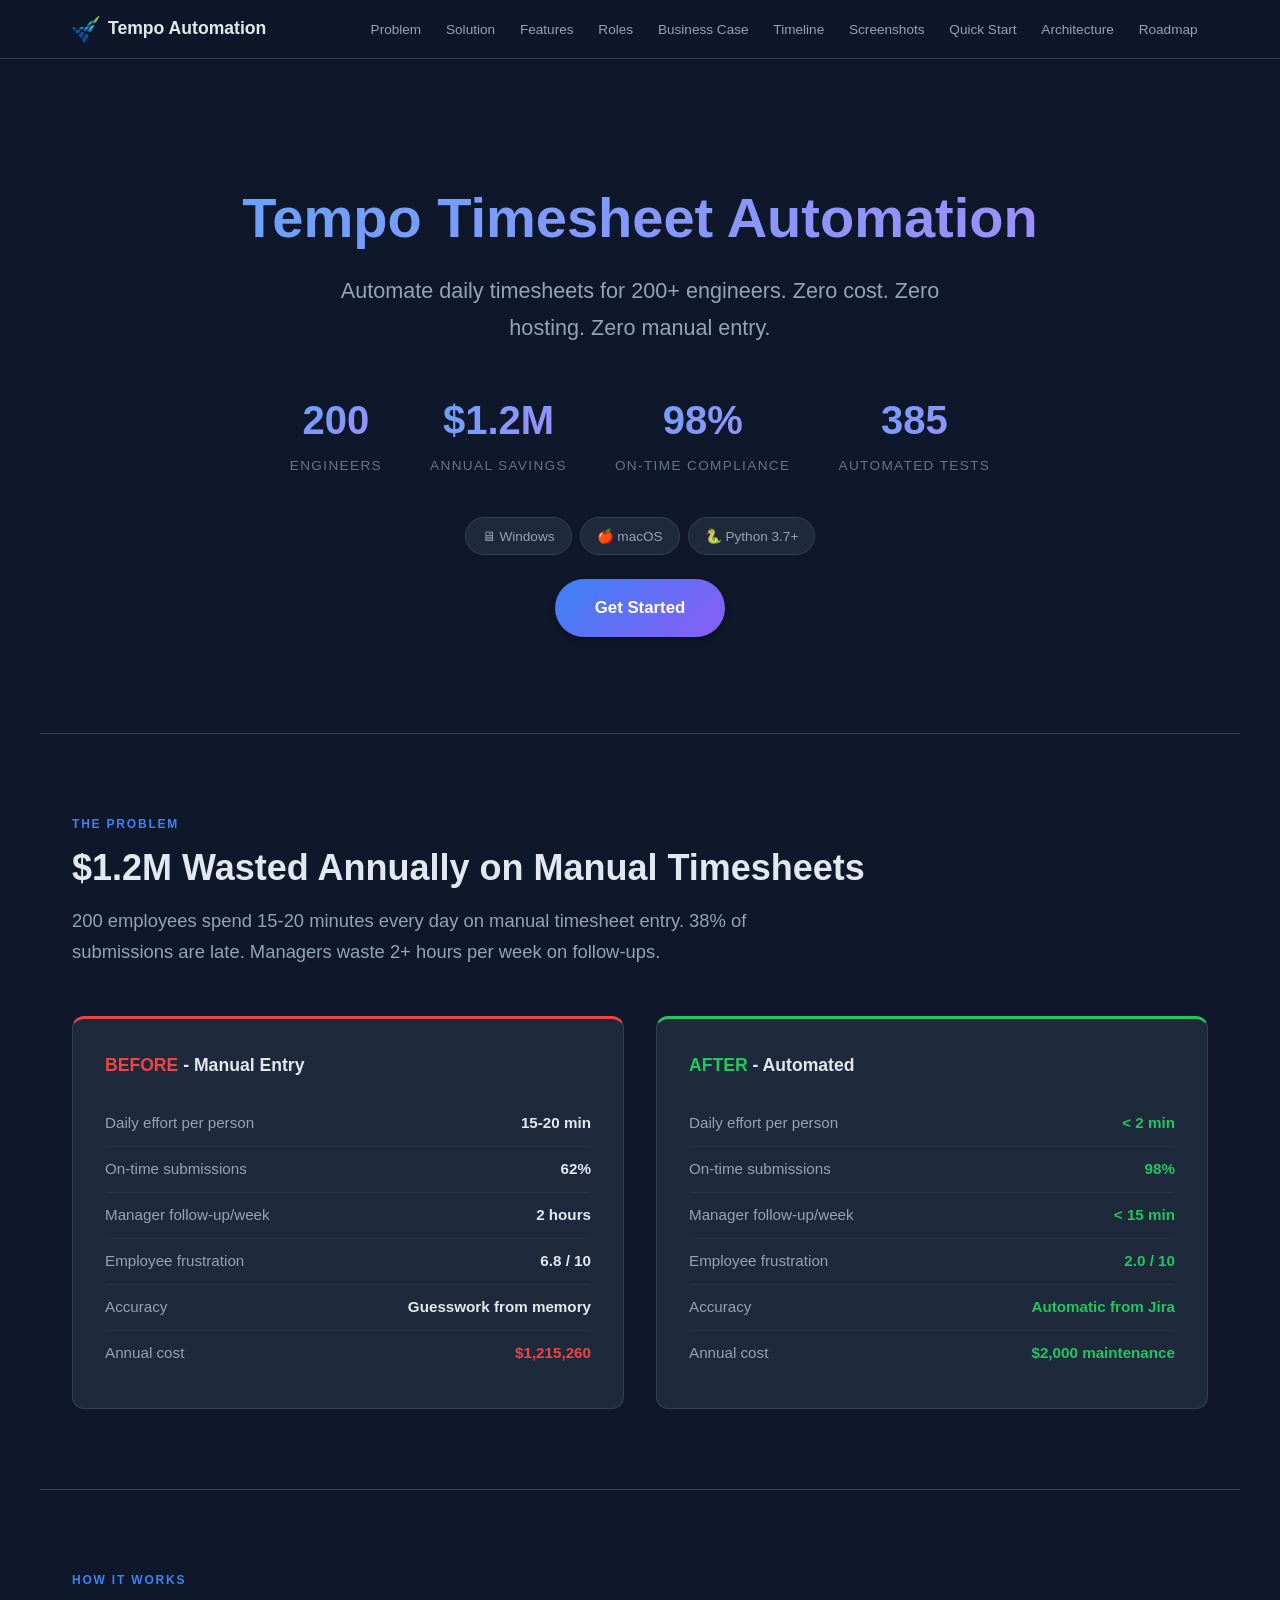
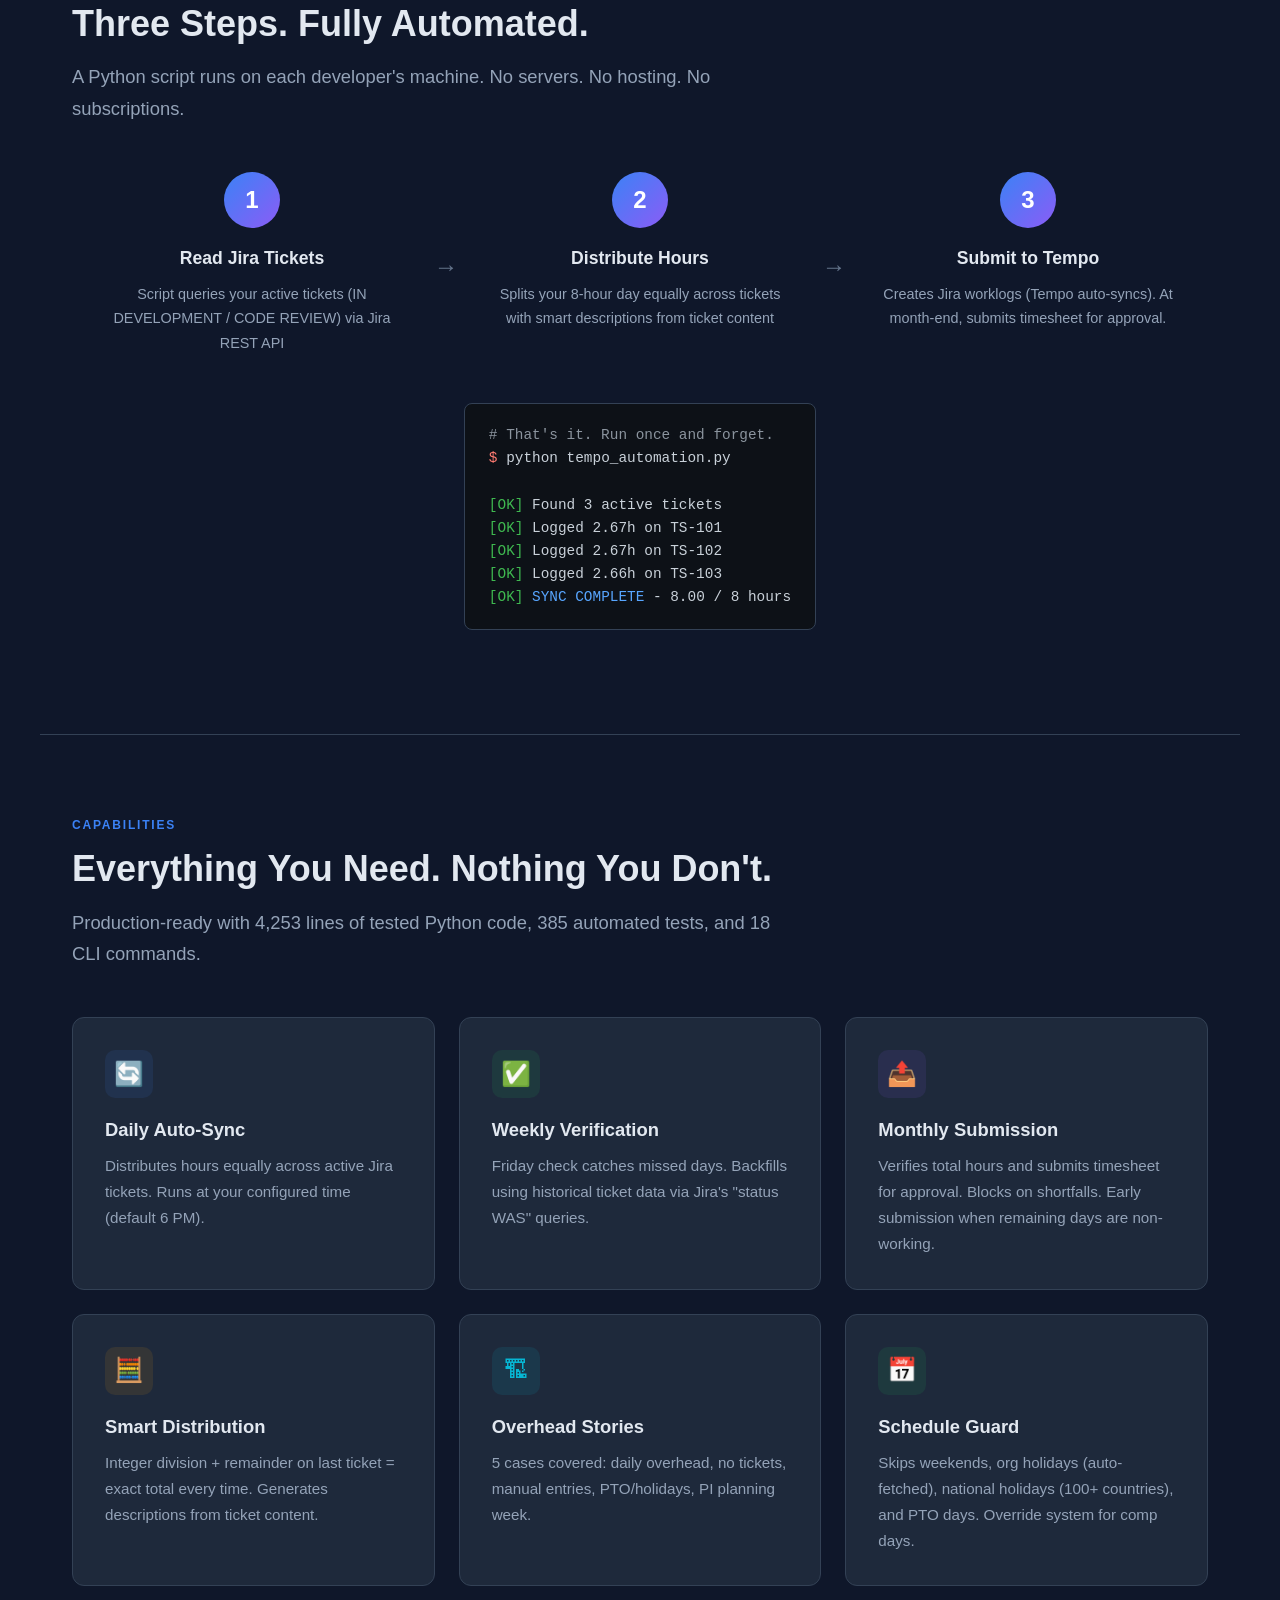
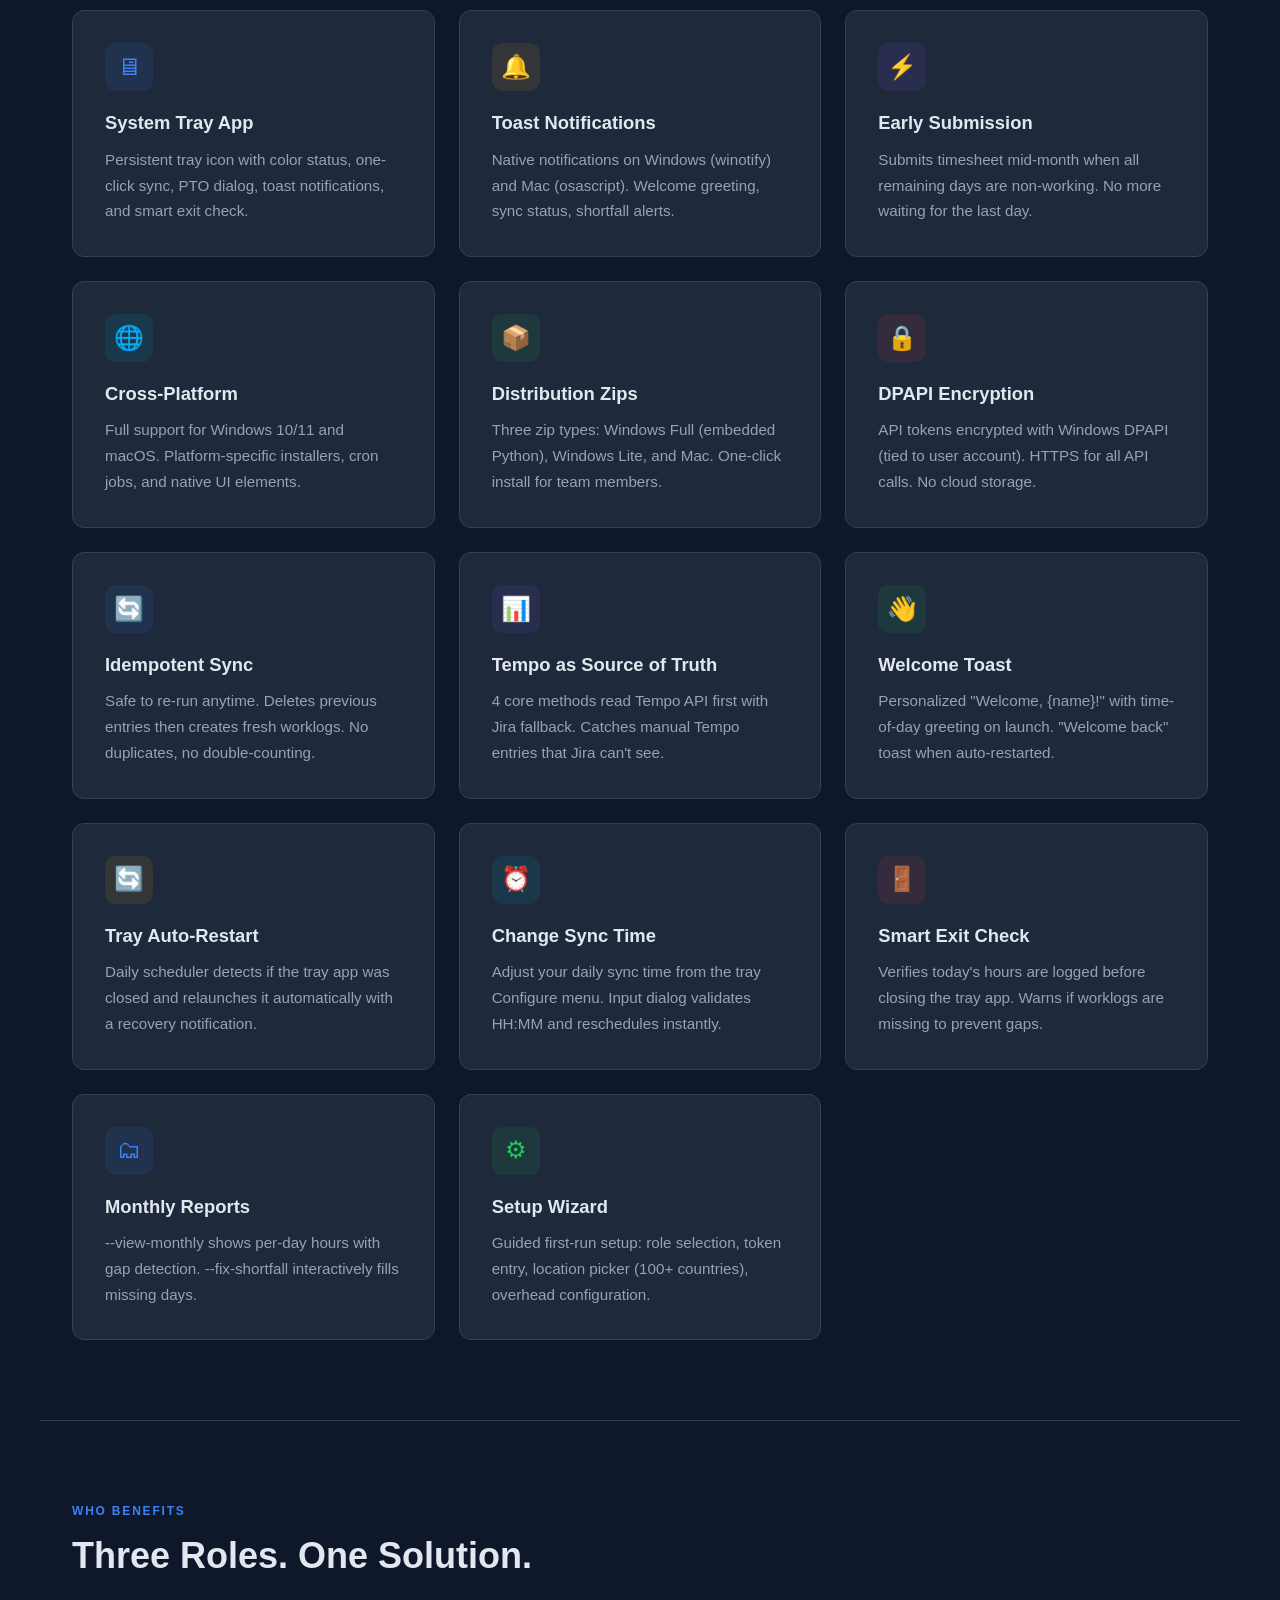
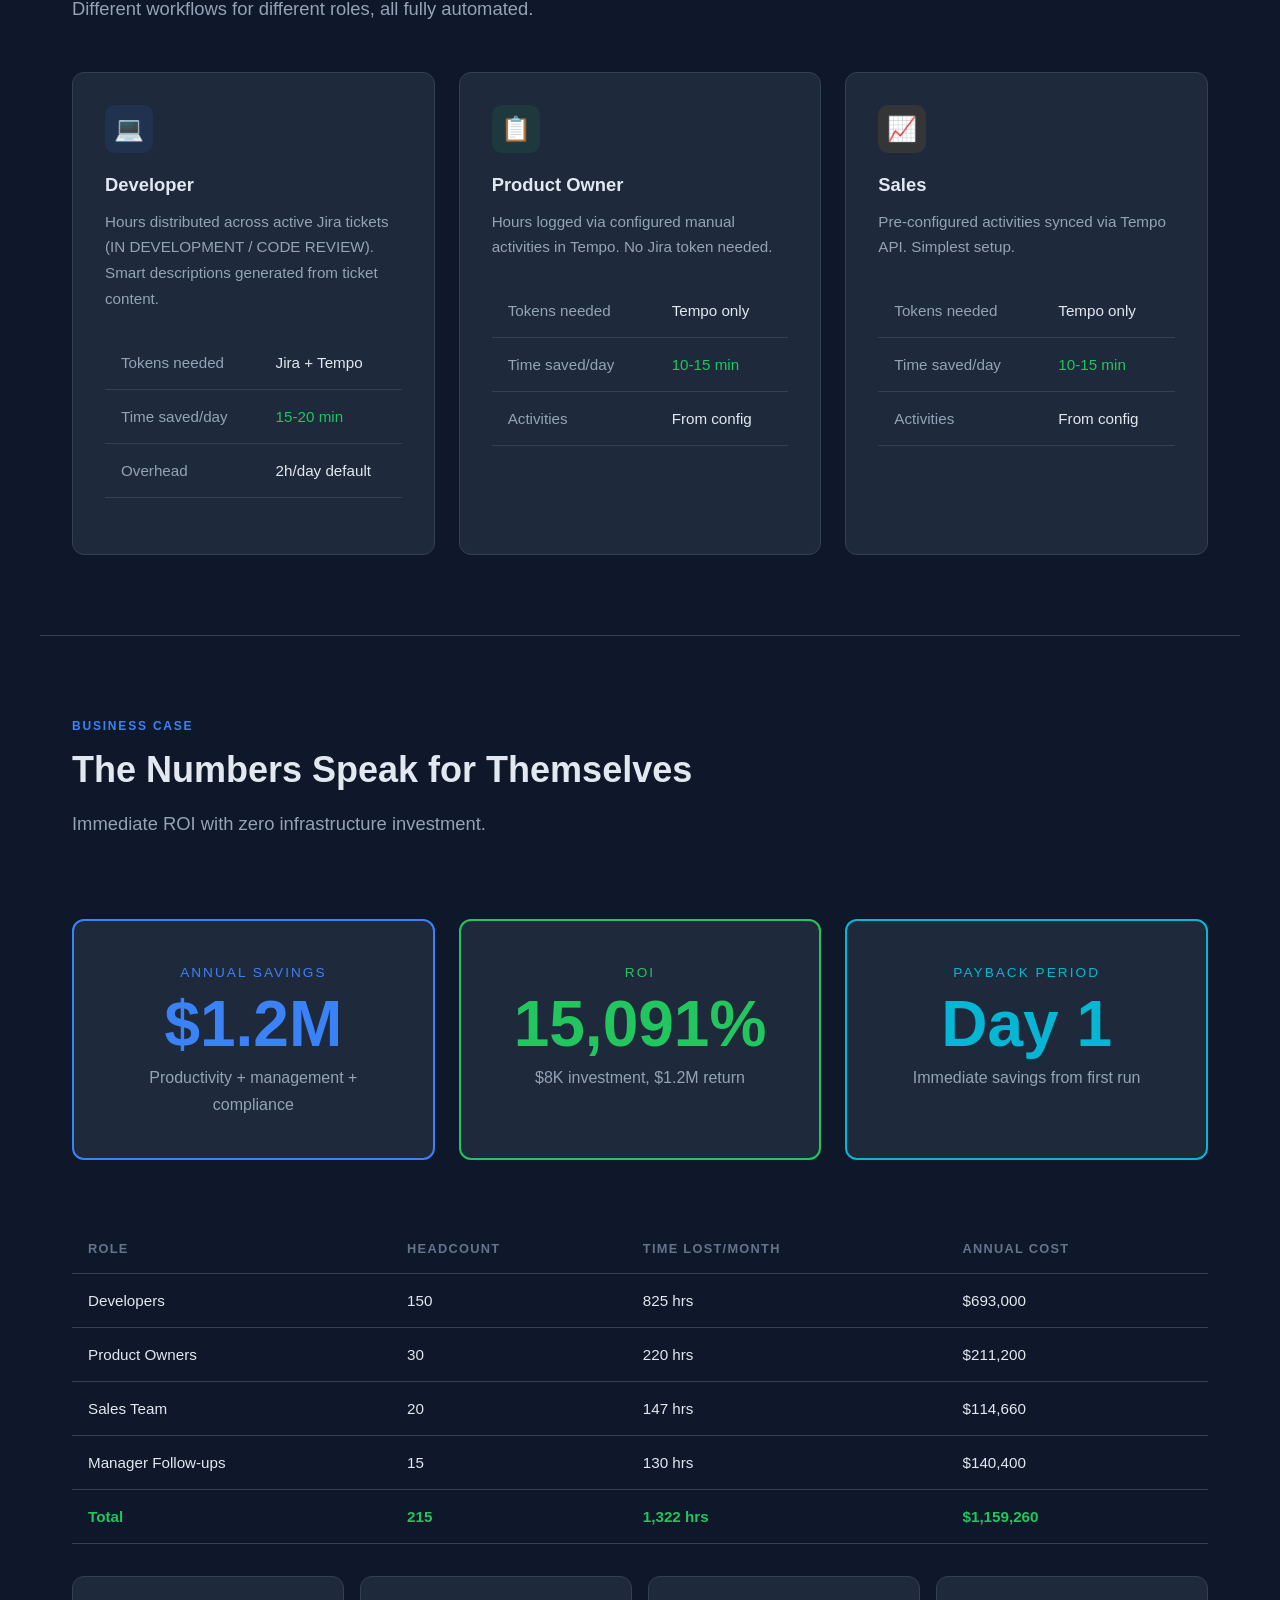
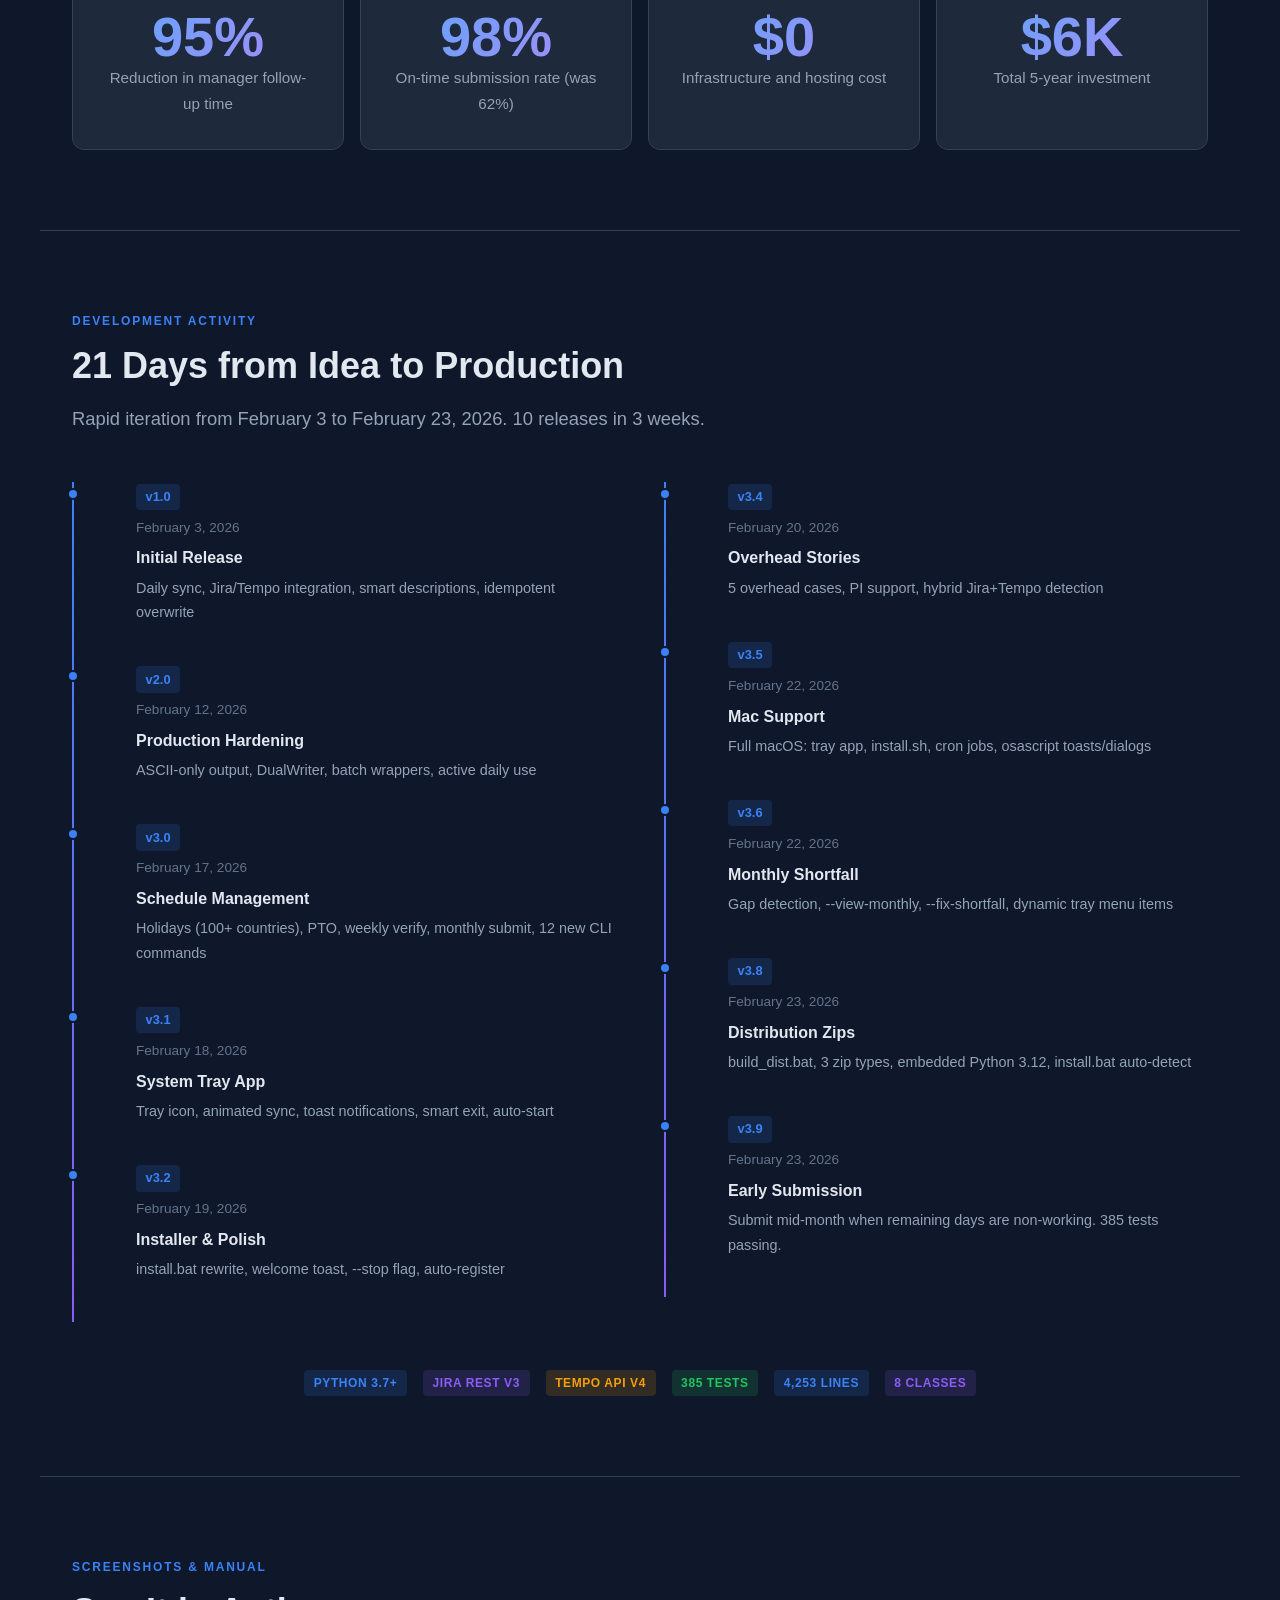
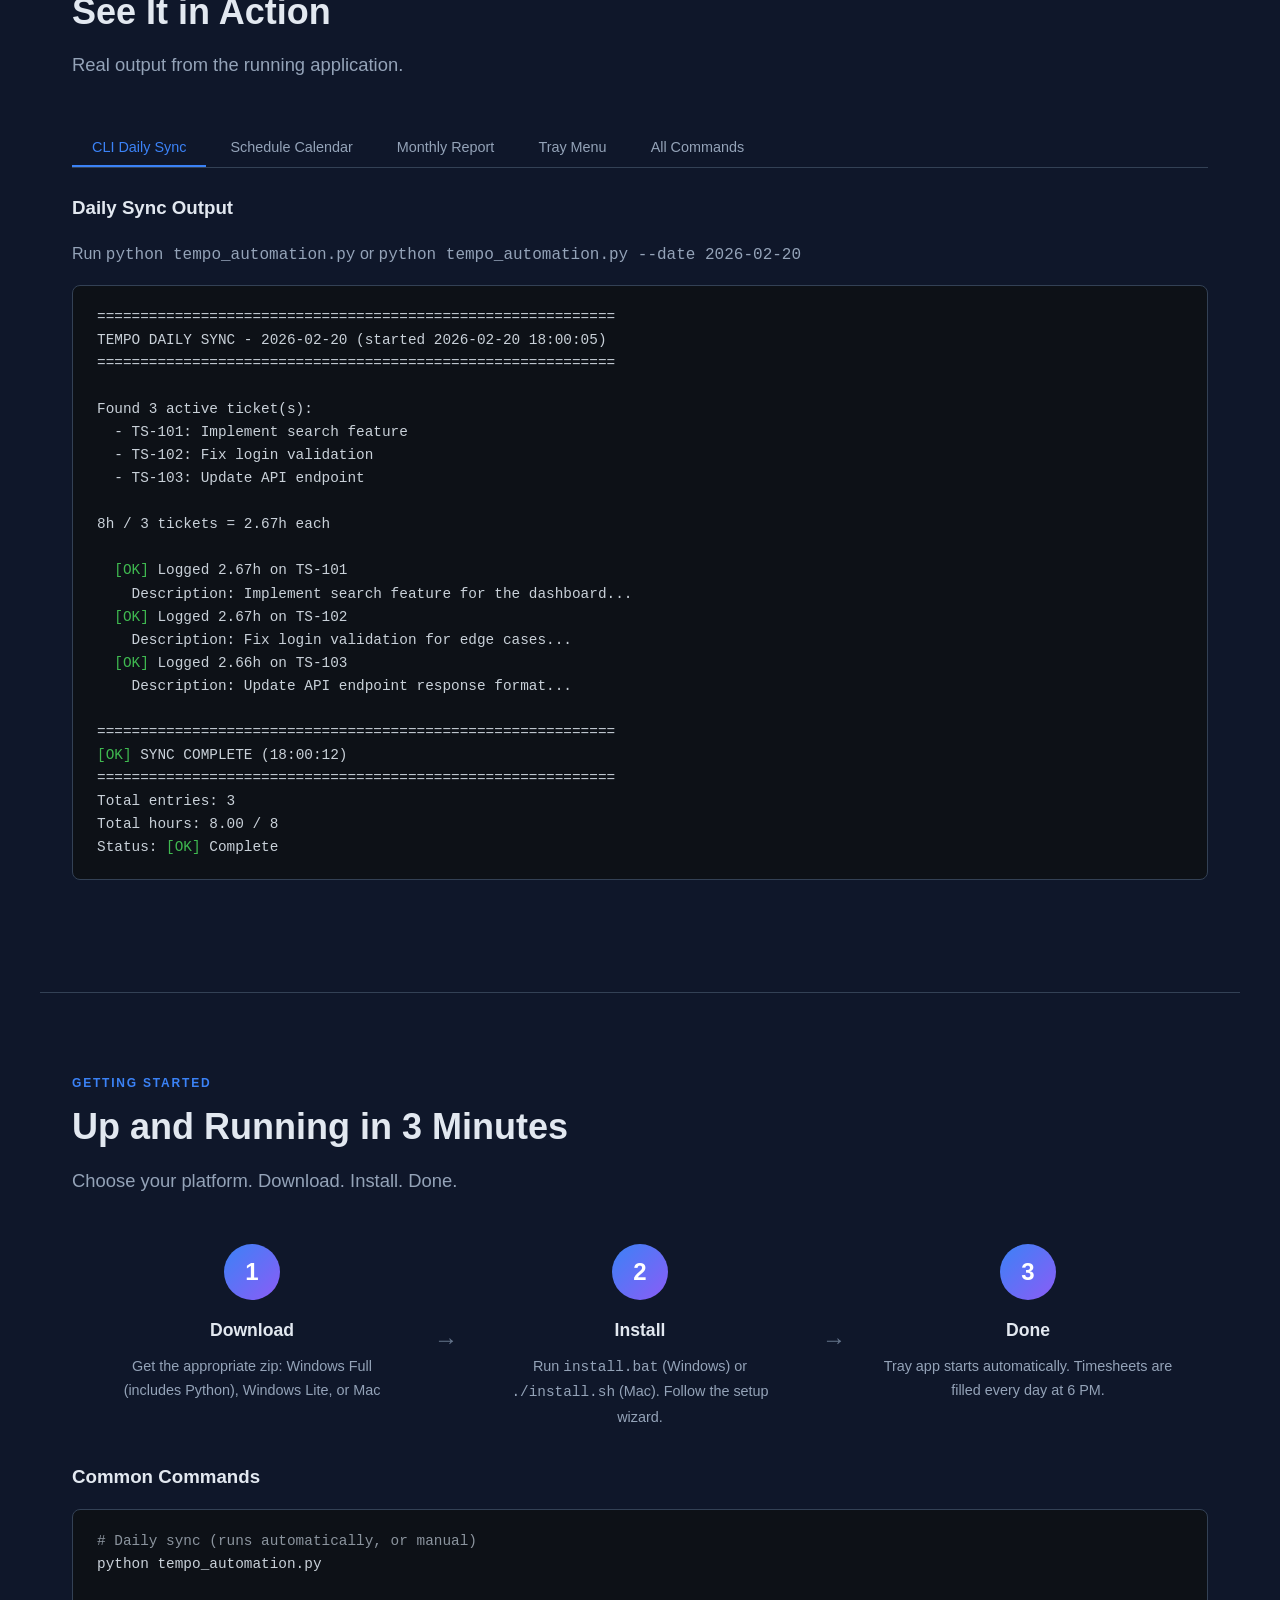
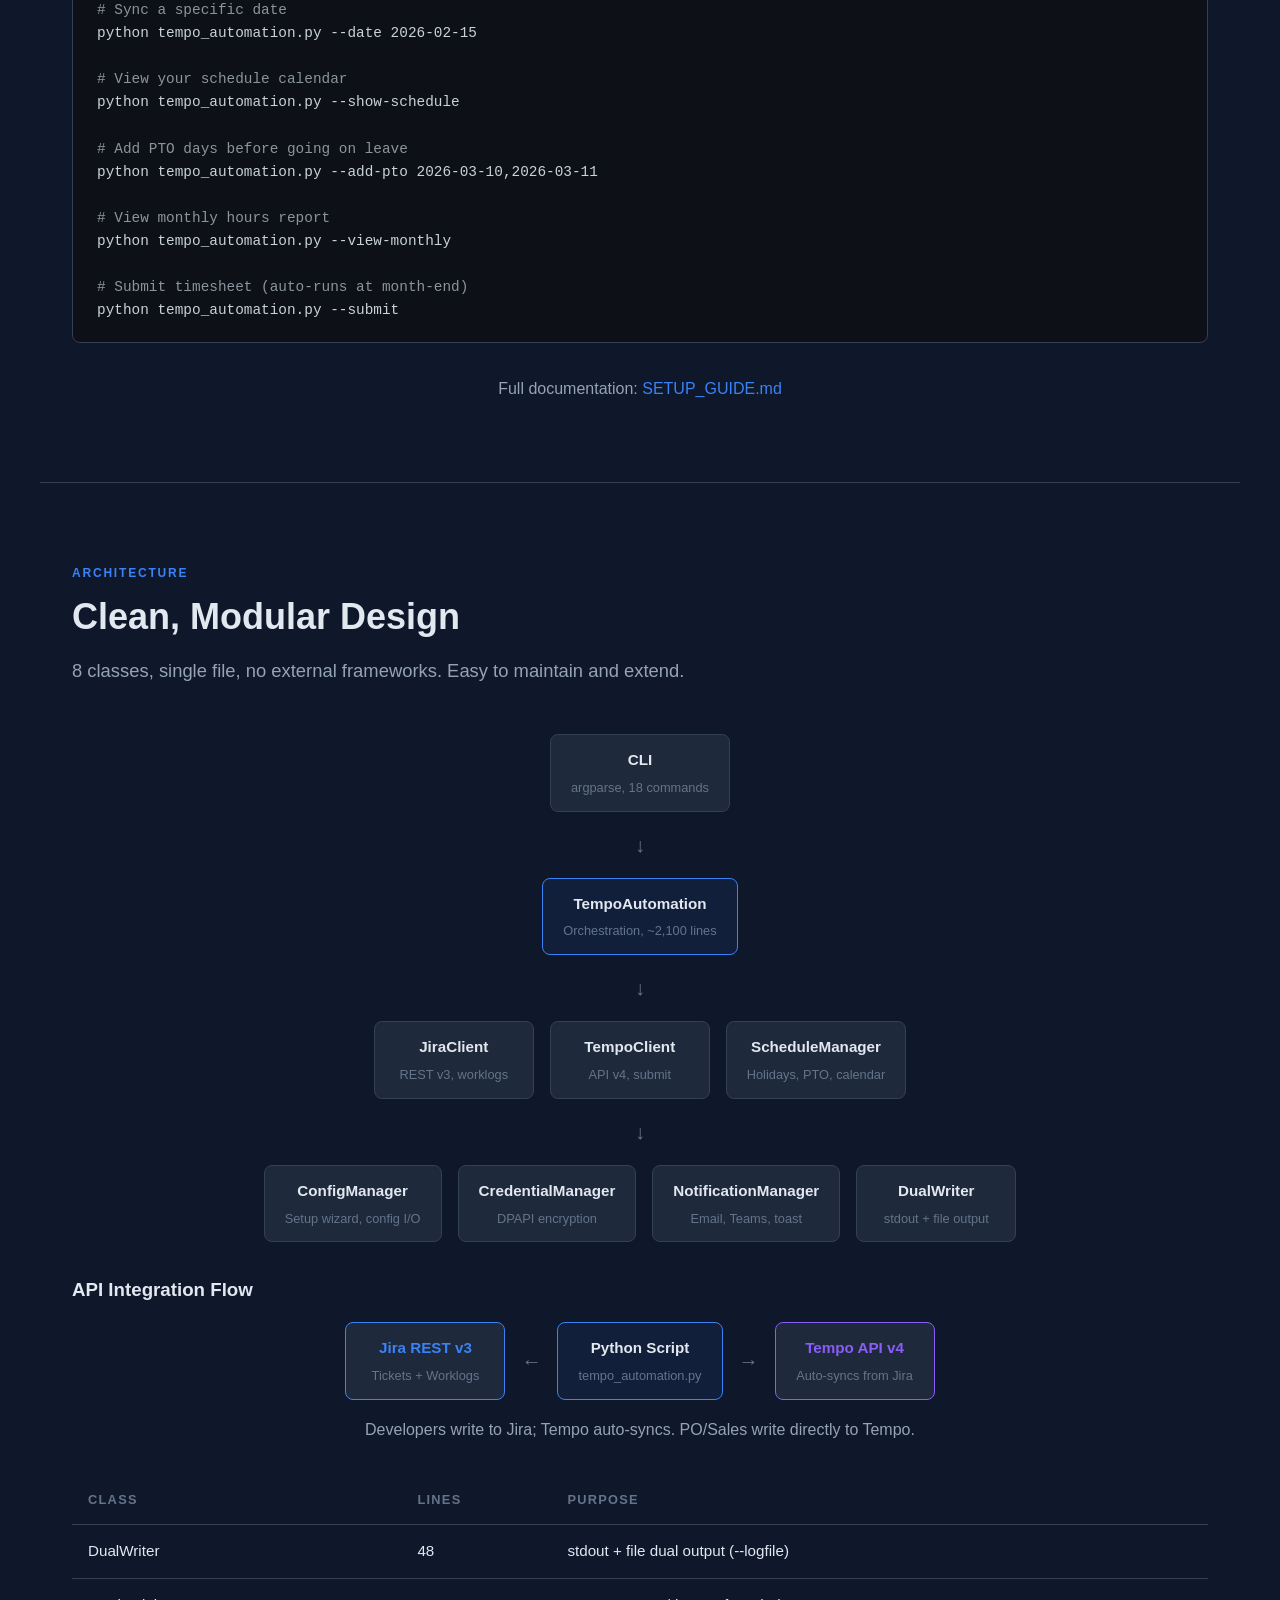
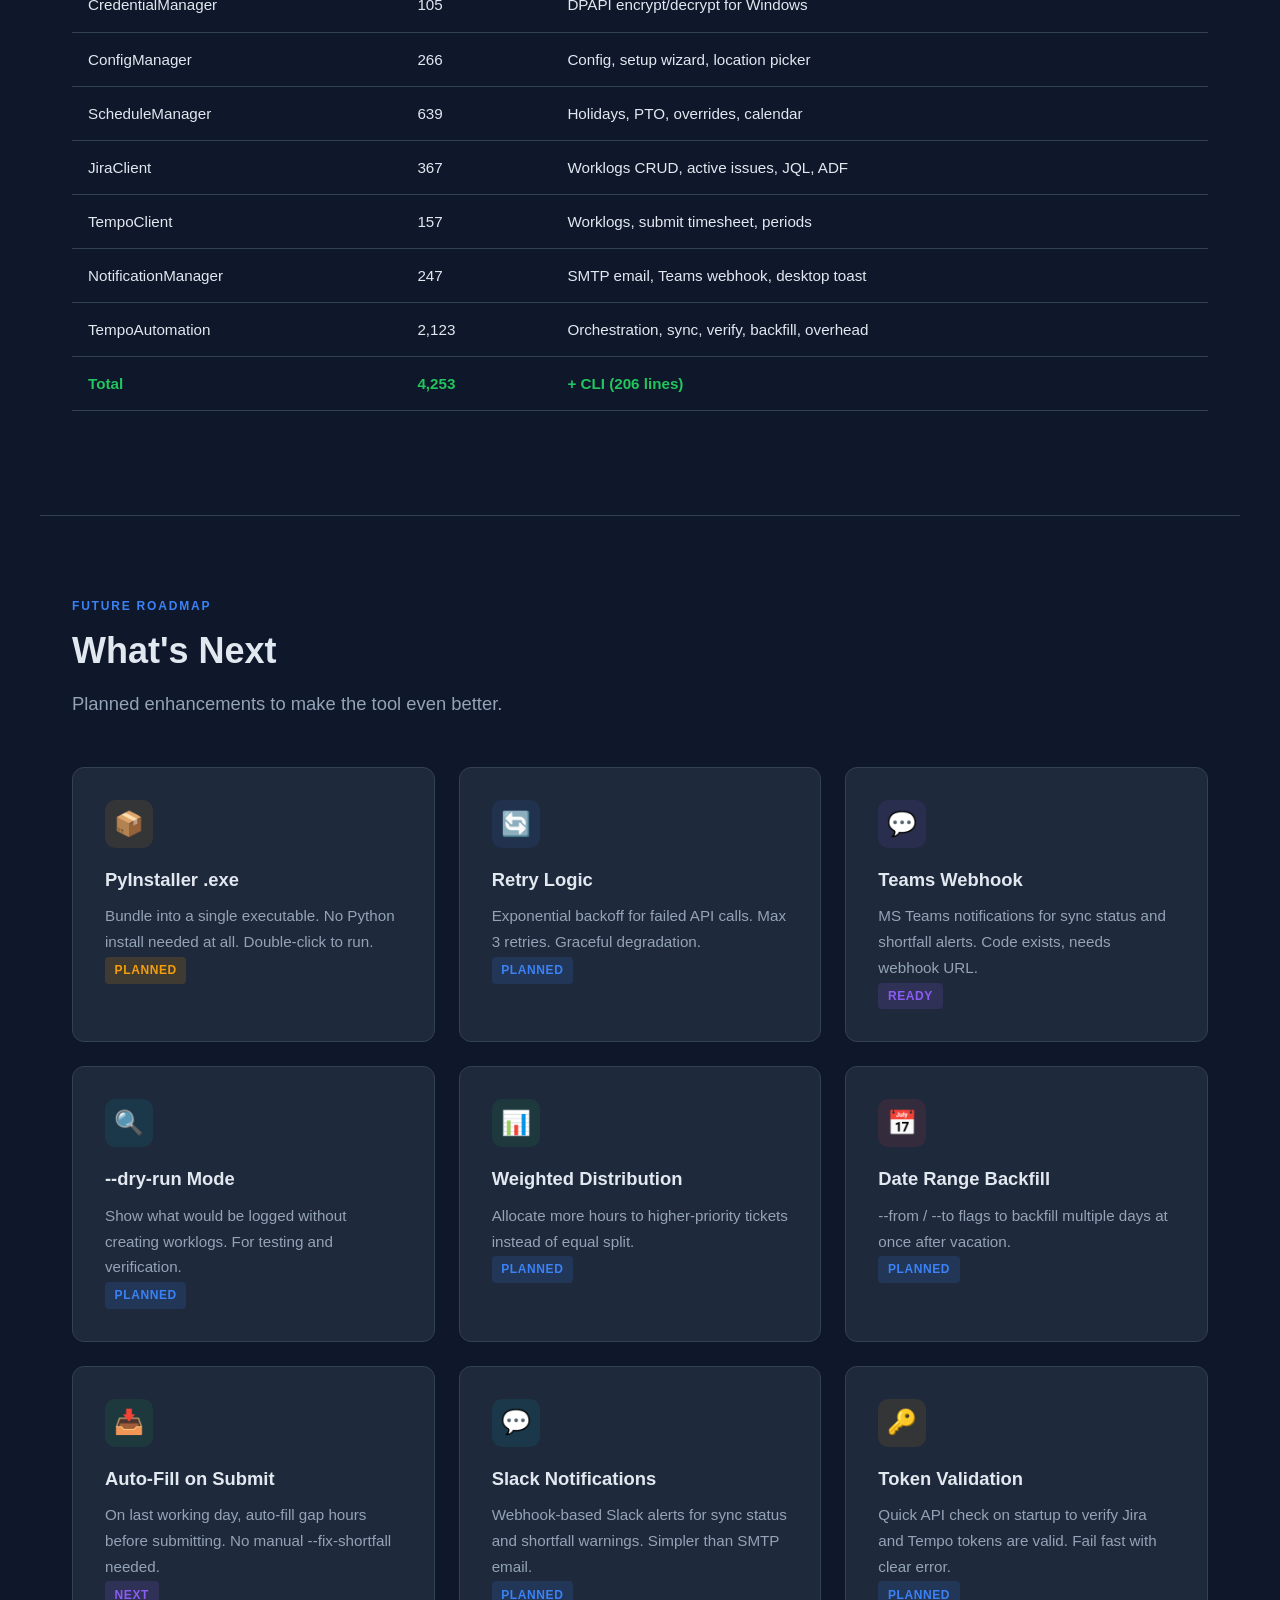
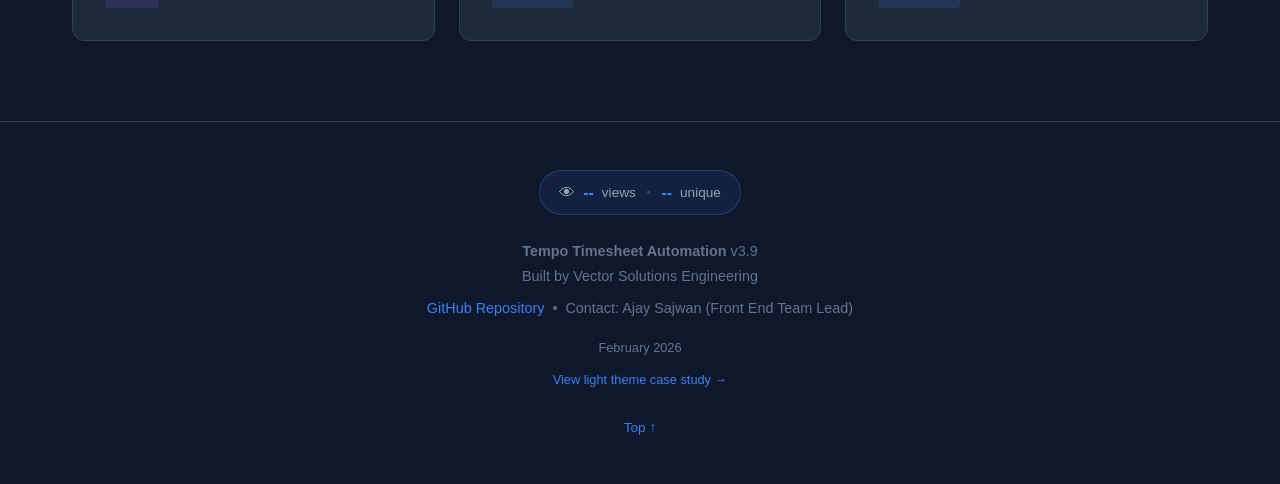
==== commit 6b288830: "docs: add missing features to site pages and auto-fill submission plan - index.html: add 9 new featu" ====
--- a/docs/site/index.html
+++ b/docs/site/index.html
@@ -183,7 +183,7 @@
 <section id="features">
   <div class="section-label">Capabilities</div>
   <h2 class="section-title">Everything You Need. Nothing You Don't.</h2>
-  <p class="section-subtitle">Production-ready with 4,253 lines of tested Python code and 385 automated tests.</p>
+  <p class="section-subtitle">Production-ready with 4,253 lines of tested Python code, 385 automated tests, and 18 CLI commands.</p>
 
   <div class="card-grid">
     <div class="card">
@@ -245,6 +245,46 @@
       <div class="card-icon red">&#x1F512;</div>
       <h3>DPAPI Encryption</h3>
       <p>API tokens encrypted with Windows DPAPI (tied to user account). HTTPS for all API calls. No cloud storage.</p>
+    </div>
+    <div class="card">
+      <div class="card-icon">&#x1F504;</div>
+      <h3>Idempotent Sync</h3>
+      <p>Safe to re-run anytime. Deletes previous entries then creates fresh worklogs. No duplicates, no double-counting.</p>
+    </div>
+    <div class="card">
+      <div class="card-icon purple">&#x1F4CA;</div>
+      <h3>Tempo as Source of Truth</h3>
+      <p>4 core methods read Tempo API first with Jira fallback. Catches manual Tempo entries that Jira can't see.</p>
+    </div>
+    <div class="card">
+      <div class="card-icon green">&#x1F44B;</div>
+      <h3>Welcome Toast</h3>
+      <p>Personalized "Welcome, {name}!" with time-of-day greeting on launch. "Welcome back" toast when auto-restarted.</p>
+    </div>
+    <div class="card">
+      <div class="card-icon orange">&#x1F504;</div>
+      <h3>Tray Auto-Restart</h3>
+      <p>Daily scheduler detects if the tray app was closed and relaunches it automatically with a recovery notification.</p>
+    </div>
+    <div class="card">
+      <div class="card-icon cyan">&#x23F0;</div>
+      <h3>Change Sync Time</h3>
+      <p>Adjust your daily sync time from the tray Configure menu. Input dialog validates HH:MM and reschedules instantly.</p>
+    </div>
+    <div class="card">
+      <div class="card-icon red">&#x1F6AA;</div>
+      <h3>Smart Exit Check</h3>
+      <p>Verifies today's hours are logged before closing the tray app. Warns if worklogs are missing to prevent gaps.</p>
+    </div>
+    <div class="card">
+      <div class="card-icon">&#x1F5C2;</div>
+      <h3>Monthly Reports</h3>
+      <p>--view-monthly shows per-day hours with gap detection. --fix-shortfall interactively fills missing days.</p>
+    </div>
+    <div class="card">
+      <div class="card-icon green">&#x2699;</div>
+      <h3>Setup Wizard</h3>
+      <p>Guided first-run setup: role selection, token entry, location picker (100+ countries), overhead configuration.</p>
     </div>
   </div>
 </section>
@@ -483,6 +523,7 @@
       <button class="tab-btn" onclick="showTab('tab-schedule')">Schedule Calendar</button>
       <button class="tab-btn" onclick="showTab('tab-monthly')">Monthly Report</button>
       <button class="tab-btn" onclick="showTab('tab-tray')">Tray Menu</button>
+      <button class="tab-btn" onclick="showTab('tab-cli-commands')">All Commands</button>
     </div>
 
     <div id="tab-cli" class="tab-content active">
@@ -599,6 +640,39 @@
       </div>
 
       <p class="text-muted mt-4">Tray icon colors: <span style="color: var(--accent-green);">Green</span> = idle, <span style="color: var(--accent-orange);">Orange</span> = pending/syncing, <span style="color: var(--accent-red);">Red</span> = error</p>
+    </div>
+
+    <div id="tab-cli-commands" class="tab-content">
+      <h3 class="mb-2">18 CLI Commands</h3>
+      <p class="text-muted mb-2">Full command reference: <code>python tempo_automation.py [option]</code></p>
+      <div style="display: grid; grid-template-columns: 1fr 1fr; gap: 1rem;">
+        <div class="code-block" style="margin: 0;">
+          <span class="comment"># Core operations</span><br>
+          <span class="keyword">--date</span> 2026-02-15 &nbsp;&nbsp;<span class="comment"># Sync specific date</span><br>
+          <span class="keyword">--verify-week</span> &nbsp;&nbsp;&nbsp;&nbsp;&nbsp;<span class="comment"># Weekly verify &amp; backfill</span><br>
+          <span class="keyword">--submit</span> &nbsp;&nbsp;&nbsp;&nbsp;&nbsp;&nbsp;&nbsp;&nbsp;&nbsp;<span class="comment"># Monthly submit</span><br>
+          <span class="keyword">--setup</span> &nbsp;&nbsp;&nbsp;&nbsp;&nbsp;&nbsp;&nbsp;&nbsp;&nbsp;&nbsp;<span class="comment"># Setup wizard</span><br>
+          <span class="keyword">--manage</span> &nbsp;&nbsp;&nbsp;&nbsp;&nbsp;&nbsp;&nbsp;&nbsp;&nbsp;<span class="comment"># Interactive menu</span><br>
+          <br>
+          <span class="comment"># Schedule</span><br>
+          <span class="keyword">--show-schedule</span> &nbsp;&nbsp;&nbsp;<span class="comment"># Calendar view</span><br>
+          <span class="keyword">--add-pto</span> &nbsp;&nbsp;&nbsp;&nbsp;&nbsp;&nbsp;&nbsp;&nbsp;<span class="comment"># Add PTO dates</span><br>
+          <span class="keyword">--remove-pto</span> &nbsp;&nbsp;&nbsp;&nbsp;&nbsp;<span class="comment"># Remove PTO dates</span>
+        </div>
+        <div class="code-block" style="margin: 0;">
+          <span class="comment"># Monthly reports</span><br>
+          <span class="keyword">--view-monthly</span> &nbsp;&nbsp;&nbsp;&nbsp;<span class="comment"># Hours per day report</span><br>
+          <span class="keyword">--fix-shortfall</span> &nbsp;&nbsp;&nbsp;<span class="comment"># Interactive gap fix</span><br>
+          <br>
+          <span class="comment"># Overhead</span><br>
+          <span class="keyword">--select-overhead</span> &nbsp;<span class="comment"># Pick overhead stories</span><br>
+          <span class="keyword">--show-overhead</span> &nbsp;&nbsp;&nbsp;<span class="comment"># Display overhead config</span><br>
+          <br>
+          <span class="comment"># Utility</span><br>
+          <span class="keyword">--logfile</span> &nbsp;&nbsp;&nbsp;&nbsp;&nbsp;&nbsp;&nbsp;&nbsp;<span class="comment"># Dual output to file</span><br>
+          <span class="keyword">--quiet</span> &nbsp;&nbsp;&nbsp;&nbsp;&nbsp;&nbsp;&nbsp;&nbsp;&nbsp;&nbsp;<span class="comment"># Suppress console logs</span>
+        </div>
+      </div>
     </div>
   </div>
 </section>
@@ -805,6 +879,24 @@
       <p>--from / --to flags to backfill multiple days at once after vacation.</p>
       <span class="badge badge-blue">Planned</span>
     </div>
+    <div class="card">
+      <div class="card-icon green">&#x1F4E5;</div>
+      <h3>Auto-Fill on Submit</h3>
+      <p>On last working day, auto-fill gap hours before submitting. No manual --fix-shortfall needed.</p>
+      <span class="badge badge-purple">Next</span>
+    </div>
+    <div class="card">
+      <div class="card-icon cyan">&#x1F4AC;</div>
+      <h3>Slack Notifications</h3>
+      <p>Webhook-based Slack alerts for sync status and shortfall warnings. Simpler than SMTP email.</p>
+      <span class="badge badge-blue">Planned</span>
+    </div>
+    <div class="card">
+      <div class="card-icon orange">&#x1F511;</div>
+      <h3>Token Validation</h3>
+      <p>Quick API check on startup to verify Jira and Tempo tokens are valid. Fail fast with clear error.</p>
+      <span class="badge badge-blue">Planned</span>
+    </div>
   </div>
 </section>
 
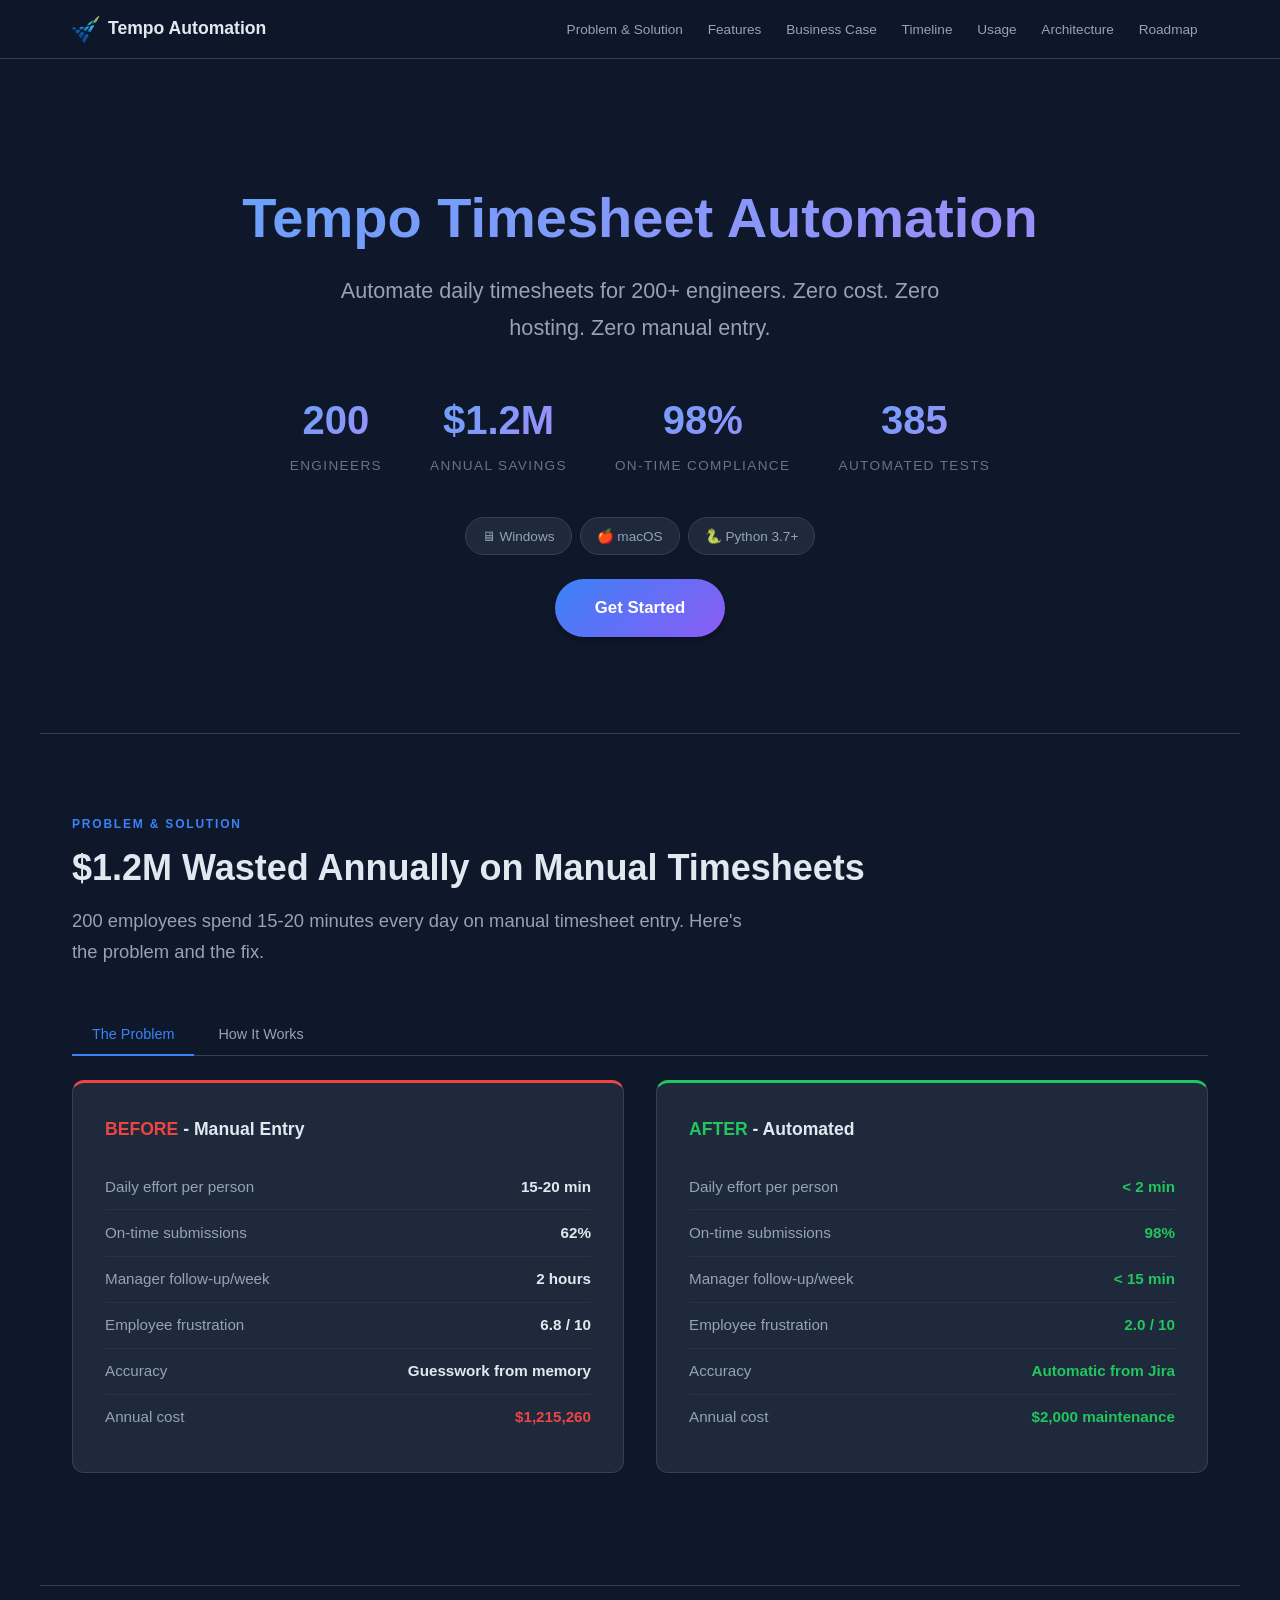
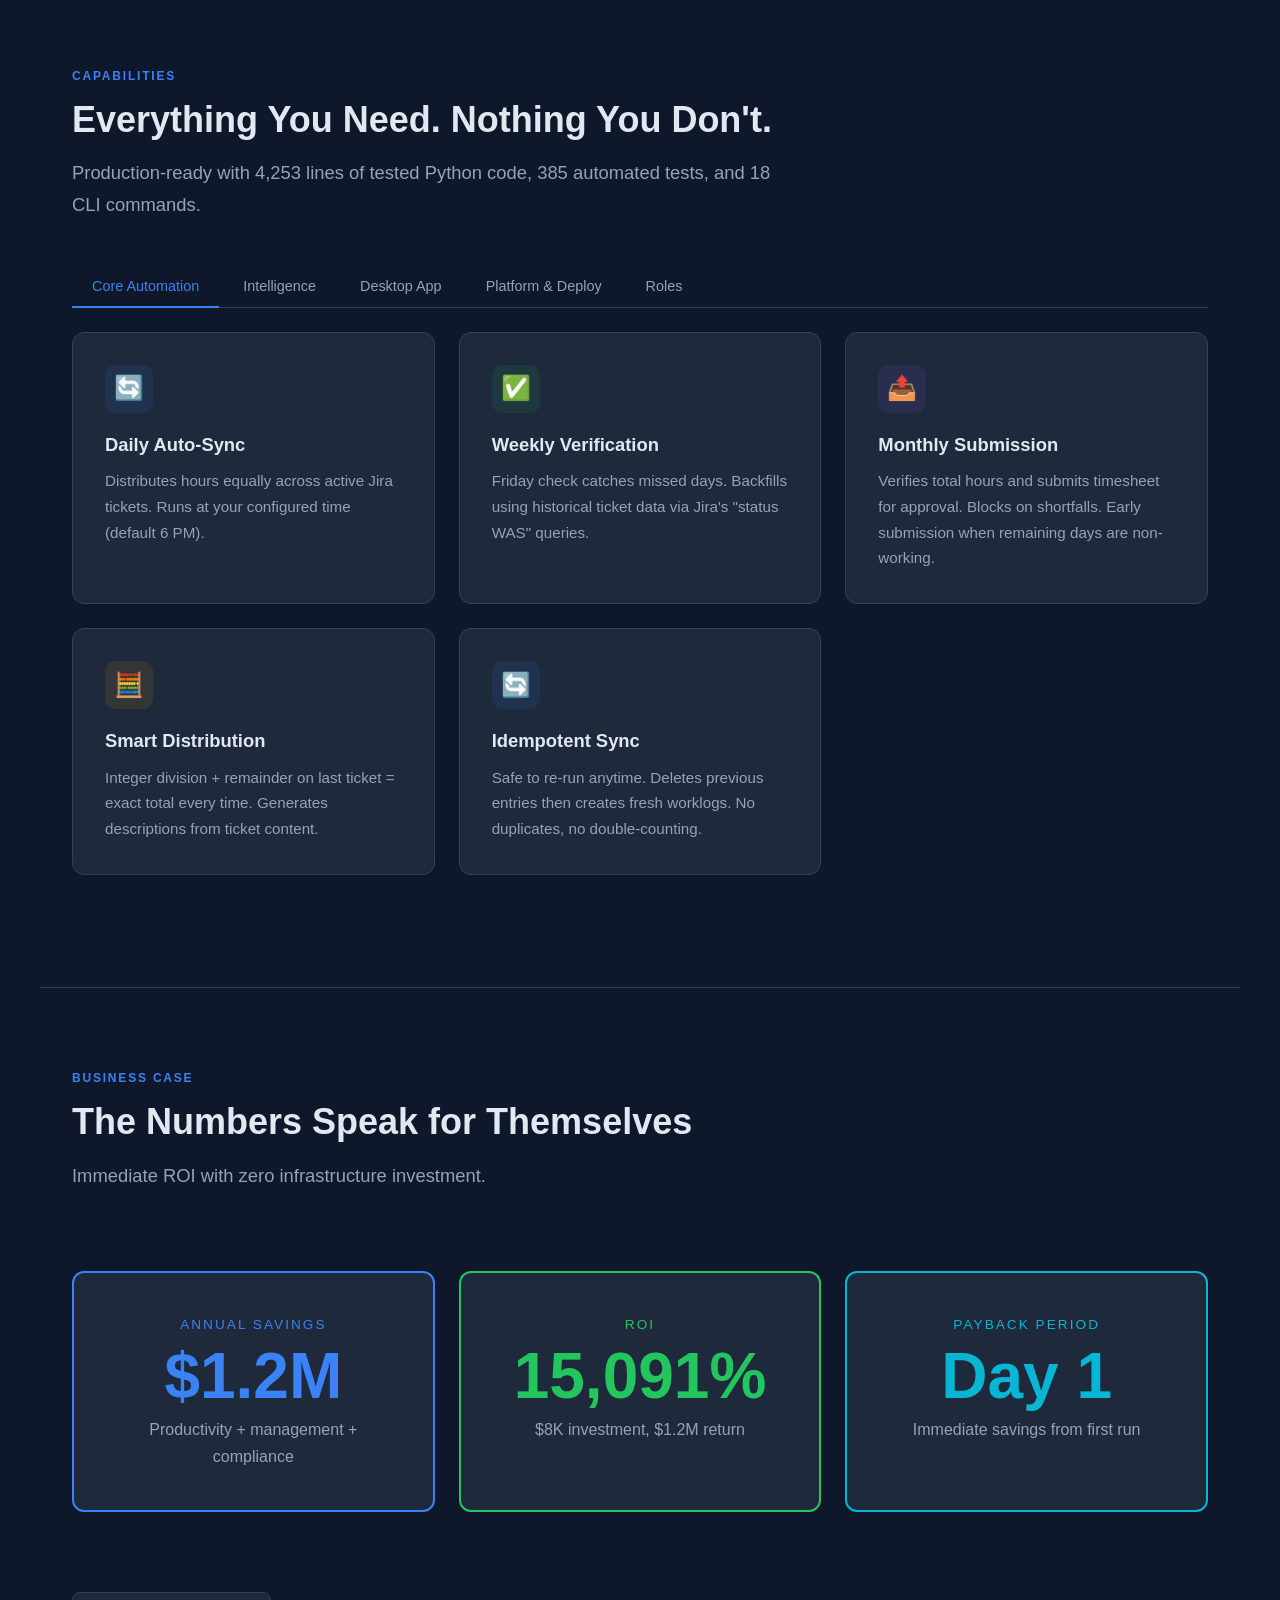
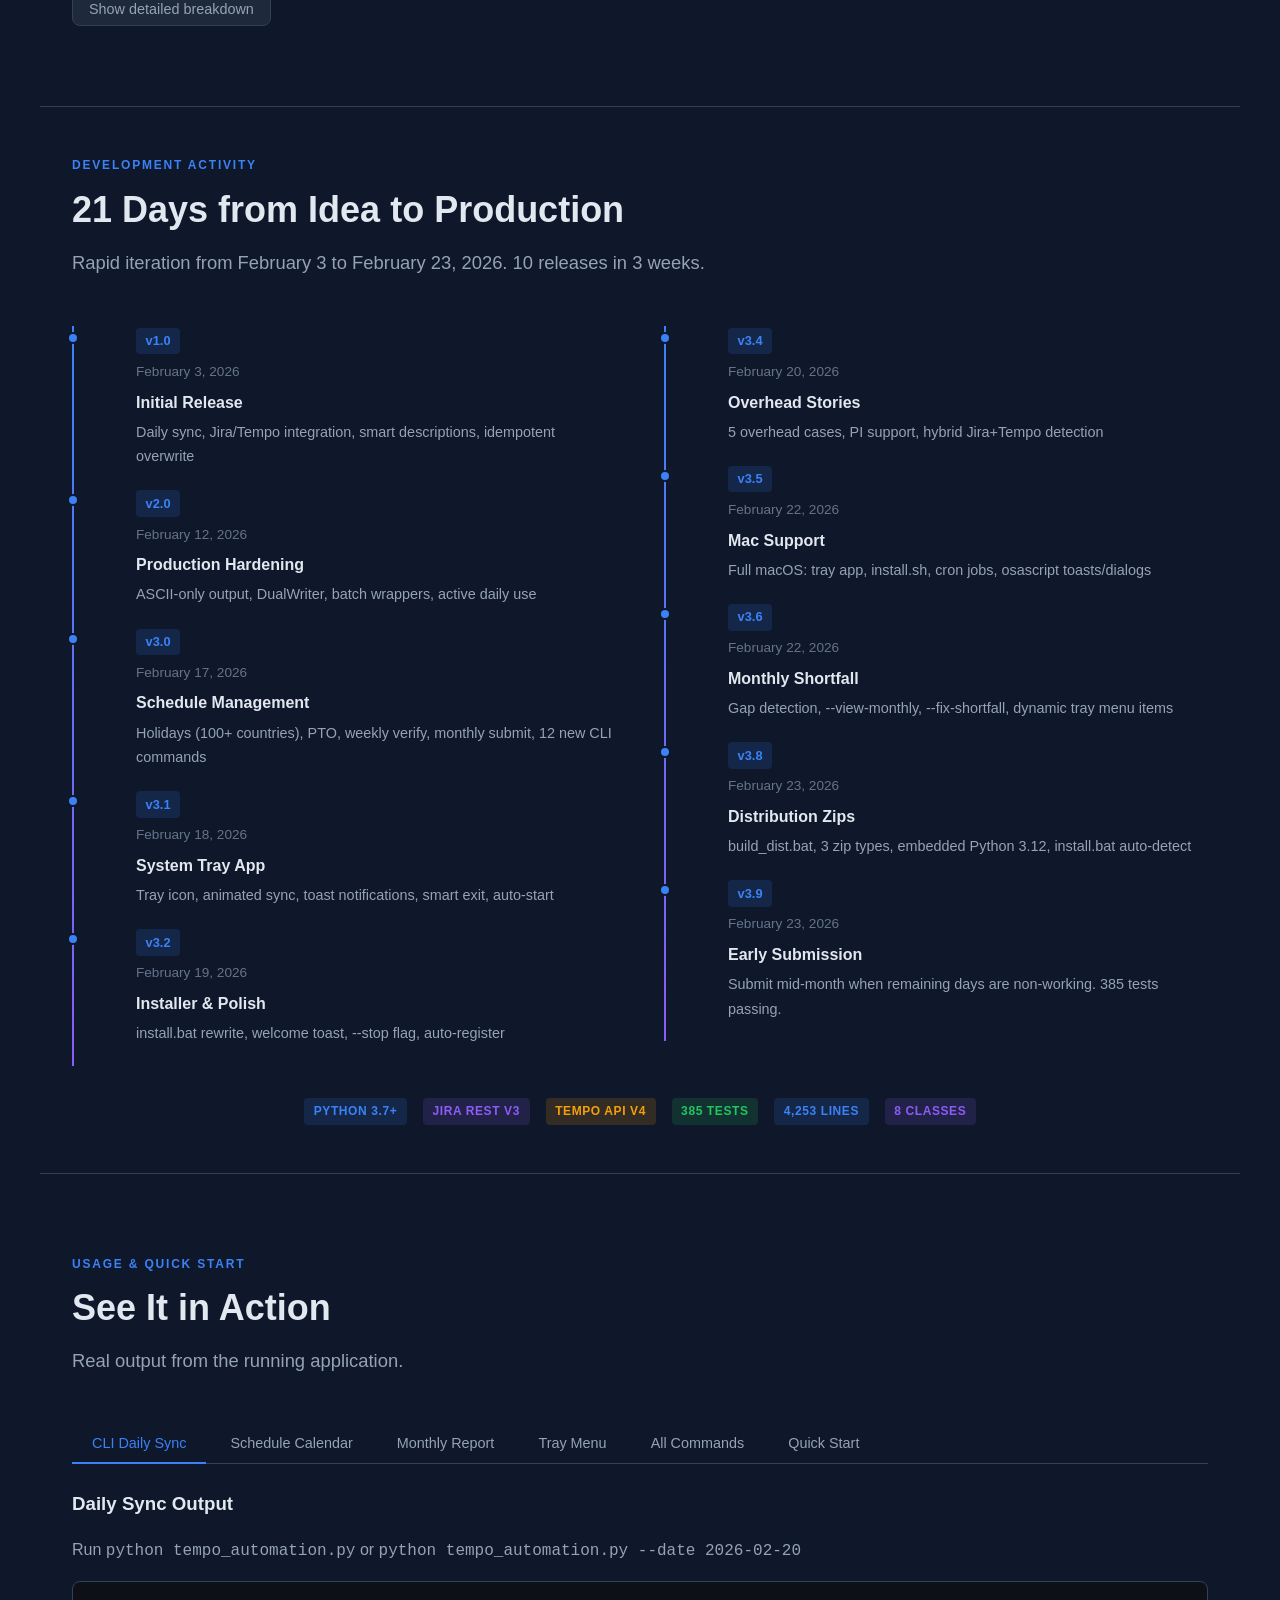
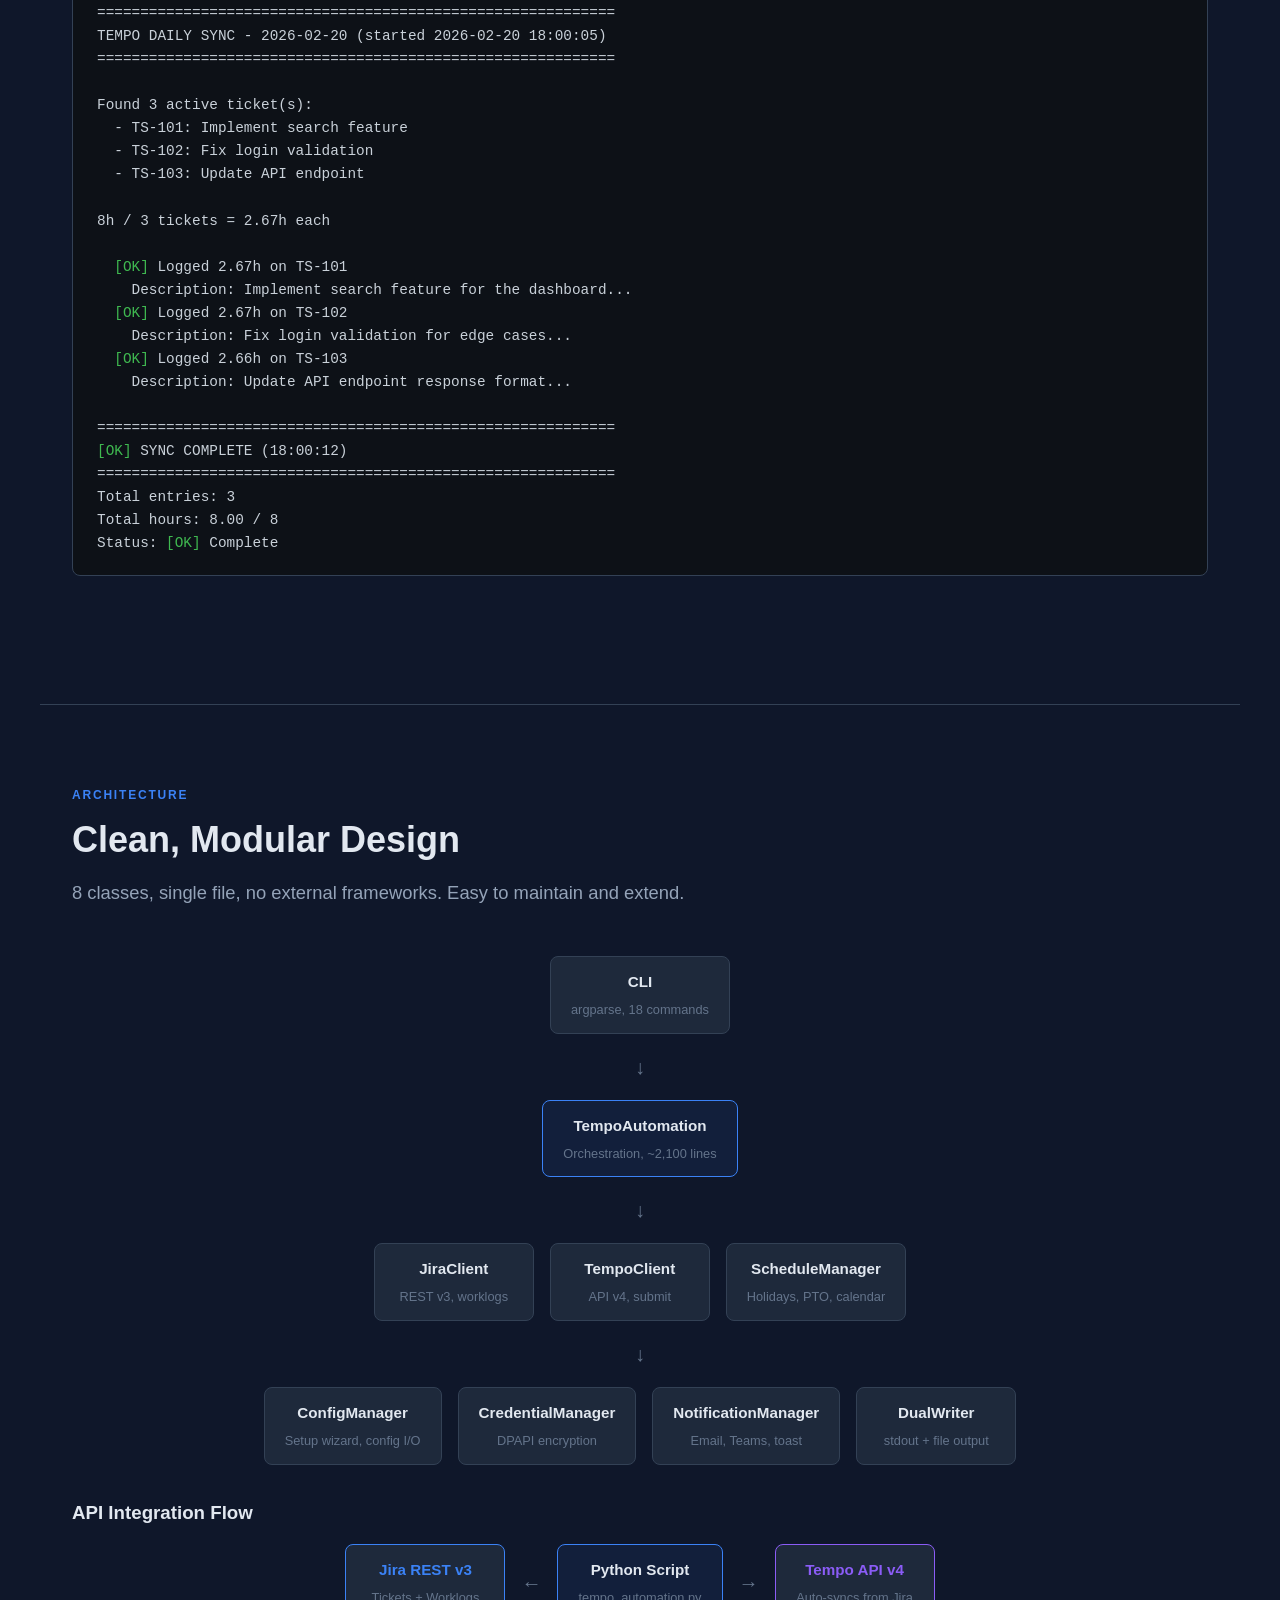
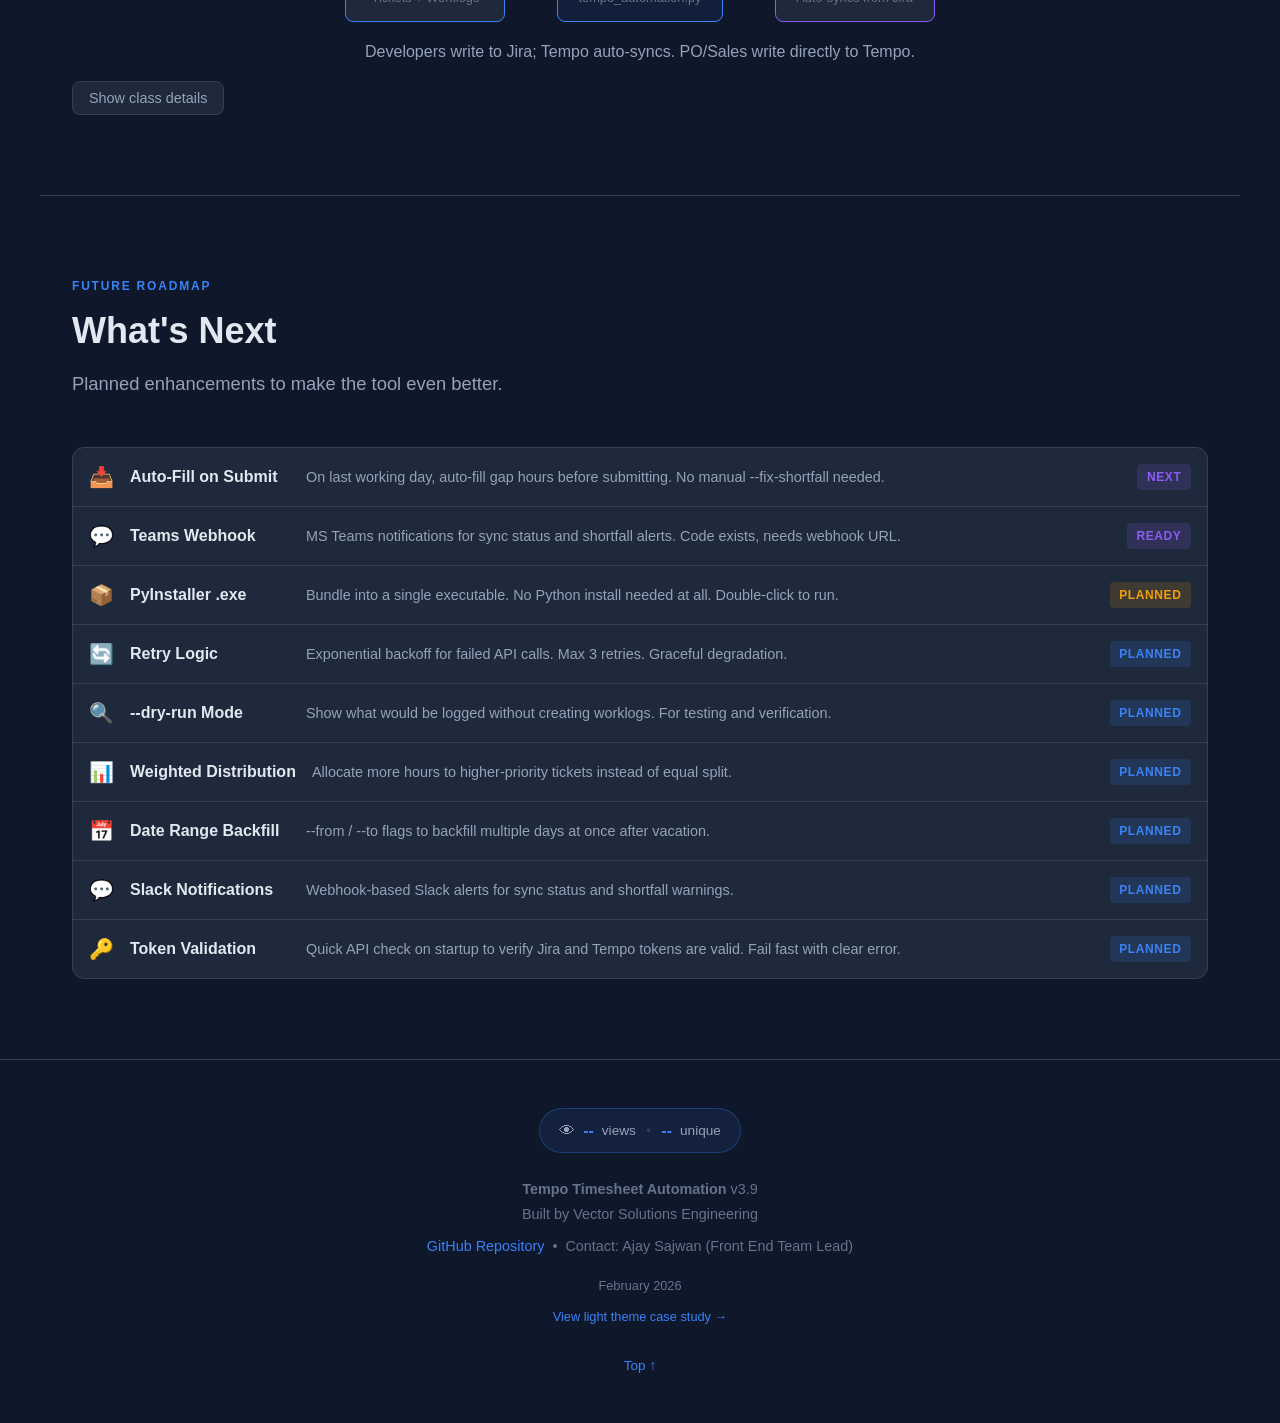
==== commit 299bb229: "feat: reduce scrolling ~42% with tabs, collapsibles, and carousel animations Consolidate 10 sections" ====
--- a/docs/site/index.html
+++ b/docs/site/index.html
@@ -11,7 +11,7 @@
 <body>
 
 <!-- ============================================================
-     Navigation
+     Navigation (7 links, reduced from 10)
      ============================================================ -->
 <nav>
   <div class="nav-inner">
@@ -20,14 +20,11 @@
       Tempo Automation
     </a>
     <div class="nav-links">
-      <a href="#problem">Problem</a>
-      <a href="#solution">Solution</a>
+      <a href="#problem">Problem &amp; Solution</a>
       <a href="#features">Features</a>
-      <a href="#roles">Roles</a>
       <a href="#business">Business Case</a>
       <a href="#timeline">Timeline</a>
-      <a href="#screenshots">Screenshots</a>
-      <a href="#quickstart">Quick Start</a>
+      <a href="#screenshots">Usage</a>
       <a href="#architecture">Architecture</a>
       <a href="#roadmap">Roadmap</a>
     </div>
@@ -35,7 +32,7 @@
 </nav>
 
 <!-- ============================================================
-     1. Hero
+     1. Hero -- NO CHANGE
      ============================================================ -->
 <section class="hero" id="hero">
   <h1 class="hero-title">Tempo Timesheet Automation</h1>
@@ -70,269 +67,306 @@
 </section>
 
 <!-- ============================================================
-     2. Problem Statement
+     2. Problem + Solution -- MERGED INTO TABS
      ============================================================ -->
 <section id="problem">
-  <div class="section-label">The Problem</div>
+  <div class="section-label">Problem &amp; Solution</div>
   <h2 class="section-title">$1.2M Wasted Annually on Manual Timesheets</h2>
-  <p class="section-subtitle">200 employees spend 15-20 minutes every day on manual timesheet entry. 38% of submissions are late. Managers waste 2+ hours per week on follow-ups.</p>
-
-  <div class="comparison">
-    <div class="comparison-card before">
-      <h3><span class="before-label">BEFORE</span> - Manual Entry</h3>
-      <div class="comparison-item">
-        <span class="label">Daily effort per person</span>
-        <span class="value">15-20 min</span>
-      </div>
-      <div class="comparison-item">
-        <span class="label">On-time submissions</span>
-        <span class="value">62%</span>
-      </div>
-      <div class="comparison-item">
-        <span class="label">Manager follow-up/week</span>
-        <span class="value">2 hours</span>
-      </div>
-      <div class="comparison-item">
-        <span class="label">Employee frustration</span>
-        <span class="value">6.8 / 10</span>
-      </div>
-      <div class="comparison-item">
-        <span class="label">Accuracy</span>
-        <span class="value">Guesswork from memory</span>
-      </div>
-      <div class="comparison-item">
-        <span class="label">Annual cost</span>
-        <span class="value" style="color: var(--accent-red);">$1,215,260</span>
-      </div>
-    </div>
-
-    <div class="comparison-card after">
-      <h3><span class="after-label">AFTER</span> - Automated</h3>
-      <div class="comparison-item">
-        <span class="label">Daily effort per person</span>
-        <span class="value" style="color: var(--accent-green);">&lt; 2 min</span>
-      </div>
-      <div class="comparison-item">
-        <span class="label">On-time submissions</span>
-        <span class="value" style="color: var(--accent-green);">98%</span>
-      </div>
-      <div class="comparison-item">
-        <span class="label">Manager follow-up/week</span>
-        <span class="value" style="color: var(--accent-green);">&lt; 15 min</span>
-      </div>
-      <div class="comparison-item">
-        <span class="label">Employee frustration</span>
-        <span class="value" style="color: var(--accent-green);">2.0 / 10</span>
-      </div>
-      <div class="comparison-item">
-        <span class="label">Accuracy</span>
-        <span class="value" style="color: var(--accent-green);">Automatic from Jira</span>
-      </div>
-      <div class="comparison-item">
-        <span class="label">Annual cost</span>
-        <span class="value" style="color: var(--accent-green);">$2,000 maintenance</span>
-      </div>
+  <p class="section-subtitle">200 employees spend 15-20 minutes every day on manual timesheet entry. Here's the problem and the fix.</p>
+
+  <span id="solution"></span>
+
+  <div class="tab-container">
+    <div class="tab-buttons">
+      <button class="tab-btn active" onclick="showTab('tab-prob-problem')">The Problem</button>
+      <button class="tab-btn" onclick="showTab('tab-prob-solution')">How It Works</button>
+    </div>
+
+    <div class="tab-panels">
+    <div id="tab-prob-problem" class="tab-content active">
+      <div class="comparison">
+        <div class="comparison-card before">
+          <h3><span class="before-label">BEFORE</span> - Manual Entry</h3>
+          <div class="comparison-item">
+            <span class="label">Daily effort per person</span>
+            <span class="value">15-20 min</span>
+          </div>
+          <div class="comparison-item">
+            <span class="label">On-time submissions</span>
+            <span class="value">62%</span>
+          </div>
+          <div class="comparison-item">
+            <span class="label">Manager follow-up/week</span>
+            <span class="value">2 hours</span>
+          </div>
+          <div class="comparison-item">
+            <span class="label">Employee frustration</span>
+            <span class="value">6.8 / 10</span>
+          </div>
+          <div class="comparison-item">
+            <span class="label">Accuracy</span>
+            <span class="value">Guesswork from memory</span>
+          </div>
+          <div class="comparison-item">
+            <span class="label">Annual cost</span>
+            <span class="value" style="color: var(--accent-red);">$1,215,260</span>
+          </div>
+        </div>
+
+        <div class="comparison-card after">
+          <h3><span class="after-label">AFTER</span> - Automated</h3>
+          <div class="comparison-item">
+            <span class="label">Daily effort per person</span>
+            <span class="value" style="color: var(--accent-green);">&lt; 2 min</span>
+          </div>
+          <div class="comparison-item">
+            <span class="label">On-time submissions</span>
+            <span class="value" style="color: var(--accent-green);">98%</span>
+          </div>
+          <div class="comparison-item">
+            <span class="label">Manager follow-up/week</span>
+            <span class="value" style="color: var(--accent-green);">&lt; 15 min</span>
+          </div>
+          <div class="comparison-item">
+            <span class="label">Employee frustration</span>
+            <span class="value" style="color: var(--accent-green);">2.0 / 10</span>
+          </div>
+          <div class="comparison-item">
+            <span class="label">Accuracy</span>
+            <span class="value" style="color: var(--accent-green);">Automatic from Jira</span>
+          </div>
+          <div class="comparison-item">
+            <span class="label">Annual cost</span>
+            <span class="value" style="color: var(--accent-green);">$2,000 maintenance</span>
+          </div>
+        </div>
+      </div>
+    </div>
+
+    <div id="tab-prob-solution" class="tab-content">
+      <p class="section-subtitle" style="margin-bottom: 2rem;">A Python script runs on each developer's machine. No servers. No hosting. No subscriptions.</p>
+
+      <div class="flow-steps">
+        <div class="flow-step">
+          <div class="flow-step-number">1</div>
+          <h3>Read Jira Tickets</h3>
+          <p>Script queries your active tickets (IN DEVELOPMENT / CODE REVIEW) via Jira REST API</p>
+        </div>
+        <div class="flow-arrow">&#x2192;</div>
+        <div class="flow-step">
+          <div class="flow-step-number">2</div>
+          <h3>Distribute Hours</h3>
+          <p>Splits your 8-hour day equally across tickets with smart descriptions from ticket content</p>
+        </div>
+        <div class="flow-arrow">&#x2192;</div>
+        <div class="flow-step">
+          <div class="flow-step-number">3</div>
+          <h3>Submit to Tempo</h3>
+          <p>Creates Jira worklogs (Tempo auto-syncs). At month-end, submits timesheet for approval.</p>
+        </div>
+      </div>
+
+      <div class="text-center mt-4">
+        <div class="code-block" style="display: inline-block; text-align: left; max-width: 600px;">
+          <span class="comment"># That's it. Run once and forget.</span><br>
+          <span class="keyword">$</span> python tempo_automation.py<br><br>
+          <span class="success">[OK]</span> Found 3 active tickets<br>
+          <span class="success">[OK]</span> Logged 2.67h on TS-101<br>
+          <span class="success">[OK]</span> Logged 2.67h on TS-102<br>
+          <span class="success">[OK]</span> Logged 2.66h on TS-103<br>
+          <span class="success">[OK]</span> <span class="info">SYNC COMPLETE</span> - 8.00 / 8 hours
+        </div>
+      </div>
+    </div>
     </div>
   </div>
 </section>
 
 <!-- ============================================================
-     3. Solution Overview
-     ============================================================ -->
-<section id="solution">
-  <div class="section-label">How It Works</div>
-  <h2 class="section-title">Three Steps. Fully Automated.</h2>
-  <p class="section-subtitle">A Python script runs on each developer's machine. No servers. No hosting. No subscriptions.</p>
-
-  <div class="flow-steps">
-    <div class="flow-step">
-      <div class="flow-step-number">1</div>
-      <h3>Read Jira Tickets</h3>
-      <p>Script queries your active tickets (IN DEVELOPMENT / CODE REVIEW) via Jira REST API</p>
-    </div>
-    <div class="flow-arrow">&#x2192;</div>
-    <div class="flow-step">
-      <div class="flow-step-number">2</div>
-      <h3>Distribute Hours</h3>
-      <p>Splits your 8-hour day equally across tickets with smart descriptions from ticket content</p>
-    </div>
-    <div class="flow-arrow">&#x2192;</div>
-    <div class="flow-step">
-      <div class="flow-step-number">3</div>
-      <h3>Submit to Tempo</h3>
-      <p>Creates Jira worklogs (Tempo auto-syncs). At month-end, submits timesheet for approval.</p>
-    </div>
-  </div>
-
-  <div class="text-center mt-4">
-    <div class="code-block" style="display: inline-block; text-align: left; max-width: 600px;">
-      <span class="comment"># That's it. Run once and forget.</span><br>
-      <span class="keyword">$</span> python tempo_automation.py<br><br>
-      <span class="success">[OK]</span> Found 3 active tickets<br>
-      <span class="success">[OK]</span> Logged 2.67h on TS-101<br>
-      <span class="success">[OK]</span> Logged 2.67h on TS-102<br>
-      <span class="success">[OK]</span> Logged 2.66h on TS-103<br>
-      <span class="success">[OK]</span> <span class="info">SYNC COMPLETE</span> - 8.00 / 8 hours
-    </div>
-  </div>
-</section>
-
-<!-- ============================================================
-     4. Features
+     3. Features + Roles -- TABBED GROUPS (5 tabs)
      ============================================================ -->
 <section id="features">
   <div class="section-label">Capabilities</div>
   <h2 class="section-title">Everything You Need. Nothing You Don't.</h2>
   <p class="section-subtitle">Production-ready with 4,253 lines of tested Python code, 385 automated tests, and 18 CLI commands.</p>
 
-  <div class="card-grid">
-    <div class="card">
-      <div class="card-icon">&#x1F504;</div>
-      <h3>Daily Auto-Sync</h3>
-      <p>Distributes hours equally across active Jira tickets. Runs at your configured time (default 6 PM).</p>
-    </div>
-    <div class="card">
-      <div class="card-icon green">&#x2705;</div>
-      <h3>Weekly Verification</h3>
-      <p>Friday check catches missed days. Backfills using historical ticket data via Jira's "status WAS" queries.</p>
-    </div>
-    <div class="card">
-      <div class="card-icon purple">&#x1F4E4;</div>
-      <h3>Monthly Submission</h3>
-      <p>Verifies total hours and submits timesheet for approval. Blocks on shortfalls. Early submission when remaining days are non-working.</p>
-    </div>
-    <div class="card">
-      <div class="card-icon orange">&#x1F9EE;</div>
-      <h3>Smart Distribution</h3>
-      <p>Integer division + remainder on last ticket = exact total every time. Generates descriptions from ticket content.</p>
-    </div>
-    <div class="card">
-      <div class="card-icon cyan">&#x1F3D7;</div>
-      <h3>Overhead Stories</h3>
-      <p>5 cases covered: daily overhead, no tickets, manual entries, PTO/holidays, PI planning week.</p>
-    </div>
-    <div class="card">
-      <div class="card-icon green">&#x1F4C5;</div>
-      <h3>Schedule Guard</h3>
-      <p>Skips weekends, org holidays (auto-fetched), national holidays (100+ countries), and PTO days. Override system for comp days.</p>
-    </div>
-    <div class="card">
-      <div class="card-icon">&#x1F5A5;</div>
-      <h3>System Tray App</h3>
-      <p>Persistent tray icon with color status, one-click sync, PTO dialog, toast notifications, and smart exit check.</p>
-    </div>
-    <div class="card">
-      <div class="card-icon orange">&#x1F514;</div>
-      <h3>Toast Notifications</h3>
-      <p>Native notifications on Windows (winotify) and Mac (osascript). Welcome greeting, sync status, shortfall alerts.</p>
-    </div>
-    <div class="card">
-      <div class="card-icon purple">&#x26A1;</div>
-      <h3>Early Submission</h3>
-      <p>Submits timesheet mid-month when all remaining days are non-working. No more waiting for the last day.</p>
-    </div>
-    <div class="card">
-      <div class="card-icon cyan">&#x1F310;</div>
-      <h3>Cross-Platform</h3>
-      <p>Full support for Windows 10/11 and macOS. Platform-specific installers, cron jobs, and native UI elements.</p>
-    </div>
-    <div class="card">
-      <div class="card-icon green">&#x1F4E6;</div>
-      <h3>Distribution Zips</h3>
-      <p>Three zip types: Windows Full (embedded Python), Windows Lite, and Mac. One-click install for team members.</p>
-    </div>
-    <div class="card">
-      <div class="card-icon red">&#x1F512;</div>
-      <h3>DPAPI Encryption</h3>
-      <p>API tokens encrypted with Windows DPAPI (tied to user account). HTTPS for all API calls. No cloud storage.</p>
-    </div>
-    <div class="card">
-      <div class="card-icon">&#x1F504;</div>
-      <h3>Idempotent Sync</h3>
-      <p>Safe to re-run anytime. Deletes previous entries then creates fresh worklogs. No duplicates, no double-counting.</p>
-    </div>
-    <div class="card">
-      <div class="card-icon purple">&#x1F4CA;</div>
-      <h3>Tempo as Source of Truth</h3>
-      <p>4 core methods read Tempo API first with Jira fallback. Catches manual Tempo entries that Jira can't see.</p>
-    </div>
-    <div class="card">
-      <div class="card-icon green">&#x1F44B;</div>
-      <h3>Welcome Toast</h3>
-      <p>Personalized "Welcome, {name}!" with time-of-day greeting on launch. "Welcome back" toast when auto-restarted.</p>
-    </div>
-    <div class="card">
-      <div class="card-icon orange">&#x1F504;</div>
-      <h3>Tray Auto-Restart</h3>
-      <p>Daily scheduler detects if the tray app was closed and relaunches it automatically with a recovery notification.</p>
-    </div>
-    <div class="card">
-      <div class="card-icon cyan">&#x23F0;</div>
-      <h3>Change Sync Time</h3>
-      <p>Adjust your daily sync time from the tray Configure menu. Input dialog validates HH:MM and reschedules instantly.</p>
-    </div>
-    <div class="card">
-      <div class="card-icon red">&#x1F6AA;</div>
-      <h3>Smart Exit Check</h3>
-      <p>Verifies today's hours are logged before closing the tray app. Warns if worklogs are missing to prevent gaps.</p>
-    </div>
-    <div class="card">
-      <div class="card-icon">&#x1F5C2;</div>
-      <h3>Monthly Reports</h3>
-      <p>--view-monthly shows per-day hours with gap detection. --fix-shortfall interactively fills missing days.</p>
-    </div>
-    <div class="card">
-      <div class="card-icon green">&#x2699;</div>
-      <h3>Setup Wizard</h3>
-      <p>Guided first-run setup: role selection, token entry, location picker (100+ countries), overhead configuration.</p>
+  <span id="roles"></span>
+
+  <div class="tab-container">
+    <div class="tab-buttons">
+      <button class="tab-btn active" onclick="showTab('tab-feat-core')">Core Automation</button>
+      <button class="tab-btn" onclick="showTab('tab-feat-intel')">Intelligence</button>
+      <button class="tab-btn" onclick="showTab('tab-feat-desktop')">Desktop App</button>
+      <button class="tab-btn" onclick="showTab('tab-feat-platform')">Platform &amp; Deploy</button>
+      <button class="tab-btn" onclick="showTab('tab-feat-roles')">Roles</button>
+    </div>
+
+    <div class="tab-panels">
+    <!-- Tab: Core Automation -->
+    <div id="tab-feat-core" class="tab-content active">
+      <div class="card-grid">
+        <div class="card">
+          <div class="card-icon">&#x1F504;</div>
+          <h3>Daily Auto-Sync</h3>
+          <p>Distributes hours equally across active Jira tickets. Runs at your configured time (default 6 PM).</p>
+        </div>
+        <div class="card">
+          <div class="card-icon green">&#x2705;</div>
+          <h3>Weekly Verification</h3>
+          <p>Friday check catches missed days. Backfills using historical ticket data via Jira's "status WAS" queries.</p>
+        </div>
+        <div class="card">
+          <div class="card-icon purple">&#x1F4E4;</div>
+          <h3>Monthly Submission</h3>
+          <p>Verifies total hours and submits timesheet for approval. Blocks on shortfalls. Early submission when remaining days are non-working.</p>
+        </div>
+        <div class="card">
+          <div class="card-icon orange">&#x1F9EE;</div>
+          <h3>Smart Distribution</h3>
+          <p>Integer division + remainder on last ticket = exact total every time. Generates descriptions from ticket content.</p>
+        </div>
+        <div class="card">
+          <div class="card-icon">&#x1F504;</div>
+          <h3>Idempotent Sync</h3>
+          <p>Safe to re-run anytime. Deletes previous entries then creates fresh worklogs. No duplicates, no double-counting.</p>
+        </div>
+      </div>
+    </div>
+
+    <!-- Tab: Intelligence -->
+    <div id="tab-feat-intel" class="tab-content">
+      <div class="card-grid">
+        <div class="card">
+          <div class="card-icon cyan">&#x1F3D7;</div>
+          <h3>Overhead Stories</h3>
+          <p>5 cases covered: daily overhead, no tickets, manual entries, PTO/holidays, PI planning week.</p>
+        </div>
+        <div class="card">
+          <div class="card-icon green">&#x1F4C5;</div>
+          <h3>Schedule Guard</h3>
+          <p>Skips weekends, org holidays (auto-fetched), national holidays (100+ countries), and PTO days. Override system for comp days.</p>
+        </div>
+        <div class="card">
+          <div class="card-icon purple">&#x1F4CA;</div>
+          <h3>Tempo as Source of Truth</h3>
+          <p>4 core methods read Tempo API first with Jira fallback. Catches manual Tempo entries that Jira can't see.</p>
+        </div>
+        <div class="card">
+          <div class="card-icon purple">&#x26A1;</div>
+          <h3>Early Submission</h3>
+          <p>Submits timesheet mid-month when all remaining days are non-working. No more waiting for the last day.</p>
+        </div>
+        <div class="card">
+          <div class="card-icon">&#x1F5C2;</div>
+          <h3>Monthly Reports</h3>
+          <p>--view-monthly shows per-day hours with gap detection. --fix-shortfall interactively fills missing days.</p>
+        </div>
+      </div>
+    </div>
+
+    <!-- Tab: Desktop App -->
+    <div id="tab-feat-desktop" class="tab-content">
+      <div class="card-grid">
+        <div class="card">
+          <div class="card-icon">&#x1F5A5;</div>
+          <h3>System Tray App</h3>
+          <p>Persistent tray icon with color status, one-click sync, PTO dialog, toast notifications, and smart exit check.</p>
+        </div>
+        <div class="card">
+          <div class="card-icon orange">&#x1F514;</div>
+          <h3>Toast Notifications</h3>
+          <p>Native notifications on Windows (winotify) and Mac (osascript). Welcome greeting, sync status, shortfall alerts.</p>
+        </div>
+        <div class="card">
+          <div class="card-icon green">&#x1F44B;</div>
+          <h3>Welcome Toast</h3>
+          <p>Personalized "Welcome, {name}!" with time-of-day greeting on launch. "Welcome back" toast when auto-restarted.</p>
+        </div>
+        <div class="card">
+          <div class="card-icon orange">&#x1F504;</div>
+          <h3>Tray Auto-Restart</h3>
+          <p>Daily scheduler detects if the tray app was closed and relaunches it automatically with a recovery notification.</p>
+        </div>
+        <div class="card">
+          <div class="card-icon cyan">&#x23F0;</div>
+          <h3>Change Sync Time</h3>
+          <p>Adjust your daily sync time from the tray Configure menu. Input dialog validates HH:MM and reschedules instantly.</p>
+        </div>
+        <div class="card">
+          <div class="card-icon red">&#x1F6AA;</div>
+          <h3>Smart Exit Check</h3>
+          <p>Verifies today's hours are logged before closing the tray app. Warns if worklogs are missing to prevent gaps.</p>
+        </div>
+      </div>
+    </div>
+
+    <!-- Tab: Platform & Deploy -->
+    <div id="tab-feat-platform" class="tab-content">
+      <div class="card-grid">
+        <div class="card">
+          <div class="card-icon cyan">&#x1F310;</div>
+          <h3>Cross-Platform</h3>
+          <p>Full support for Windows 10/11 and macOS. Platform-specific installers, cron jobs, and native UI elements.</p>
+        </div>
+        <div class="card">
+          <div class="card-icon green">&#x1F4E6;</div>
+          <h3>Distribution Zips</h3>
+          <p>Three zip types: Windows Full (embedded Python), Windows Lite, and Mac. One-click install for team members.</p>
+        </div>
+        <div class="card">
+          <div class="card-icon red">&#x1F512;</div>
+          <h3>DPAPI Encryption</h3>
+          <p>API tokens encrypted with Windows DPAPI (tied to user account). HTTPS for all API calls. No cloud storage.</p>
+        </div>
+        <div class="card">
+          <div class="card-icon green">&#x2699;</div>
+          <h3>Setup Wizard</h3>
+          <p>Guided first-run setup: role selection, token entry, location picker (100+ countries), overhead configuration.</p>
+        </div>
+      </div>
+    </div>
+
+    <!-- Tab: Roles -->
+    <div id="tab-feat-roles" class="tab-content">
+      <div class="card-grid card-grid-3">
+        <div class="card">
+          <div class="card-icon">&#x1F4BB;</div>
+          <h3>Developer</h3>
+          <p class="mb-2">Hours distributed across active Jira tickets (IN DEVELOPMENT / CODE REVIEW). Smart descriptions generated from ticket content.</p>
+          <table class="data-table">
+            <tr><td class="text-muted">Tokens needed</td><td>Jira + Tempo</td></tr>
+            <tr><td class="text-muted">Time saved/day</td><td style="color: var(--accent-green);">15-20 min</td></tr>
+            <tr><td class="text-muted">Overhead</td><td>2h/day default</td></tr>
+          </table>
+        </div>
+        <div class="card">
+          <div class="card-icon green">&#x1F4CB;</div>
+          <h3>Product Owner</h3>
+          <p class="mb-2">Hours logged via configured manual activities in Tempo. No Jira token needed.</p>
+          <table class="data-table">
+            <tr><td class="text-muted">Tokens needed</td><td>Tempo only</td></tr>
+            <tr><td class="text-muted">Time saved/day</td><td style="color: var(--accent-green);">10-15 min</td></tr>
+            <tr><td class="text-muted">Activities</td><td>From config</td></tr>
+          </table>
+        </div>
+        <div class="card">
+          <div class="card-icon orange">&#x1F4C8;</div>
+          <h3>Sales</h3>
+          <p class="mb-2">Pre-configured activities synced via Tempo API. Simplest setup.</p>
+          <table class="data-table">
+            <tr><td class="text-muted">Tokens needed</td><td>Tempo only</td></tr>
+            <tr><td class="text-muted">Time saved/day</td><td style="color: var(--accent-green);">10-15 min</td></tr>
+            <tr><td class="text-muted">Activities</td><td>From config</td></tr>
+          </table>
+        </div>
+      </div>
+    </div>
     </div>
   </div>
 </section>
 
 <!-- ============================================================
-     5. Who Benefits
-     ============================================================ -->
-<section id="roles">
-  <div class="section-label">Who Benefits</div>
-  <h2 class="section-title">Three Roles. One Solution.</h2>
-  <p class="section-subtitle">Different workflows for different roles, all fully automated.</p>
-
-  <div class="card-grid card-grid-3">
-    <div class="card">
-      <div class="card-icon">&#x1F4BB;</div>
-      <h3>Developer</h3>
-      <p class="mb-2">Hours distributed across active Jira tickets (IN DEVELOPMENT / CODE REVIEW). Smart descriptions generated from ticket content.</p>
-      <table class="data-table">
-        <tr><td class="text-muted">Tokens needed</td><td>Jira + Tempo</td></tr>
-        <tr><td class="text-muted">Time saved/day</td><td style="color: var(--accent-green);">15-20 min</td></tr>
-        <tr><td class="text-muted">Overhead</td><td>2h/day default</td></tr>
-      </table>
-    </div>
-    <div class="card">
-      <div class="card-icon green">&#x1F4CB;</div>
-      <h3>Product Owner</h3>
-      <p class="mb-2">Hours logged via configured manual activities in Tempo. No Jira token needed.</p>
-      <table class="data-table">
-        <tr><td class="text-muted">Tokens needed</td><td>Tempo only</td></tr>
-        <tr><td class="text-muted">Time saved/day</td><td style="color: var(--accent-green);">10-15 min</td></tr>
-        <tr><td class="text-muted">Activities</td><td>From config</td></tr>
-      </table>
-    </div>
-    <div class="card">
-      <div class="card-icon orange">&#x1F4C8;</div>
-      <h3>Sales</h3>
-      <p class="mb-2">Pre-configured activities synced via Tempo API. Simplest setup.</p>
-      <table class="data-table">
-        <tr><td class="text-muted">Tokens needed</td><td>Tempo only</td></tr>
-        <tr><td class="text-muted">Time saved/day</td><td style="color: var(--accent-green);">10-15 min</td></tr>
-        <tr><td class="text-muted">Activities</td><td>From config</td></tr>
-      </table>
-    </div>
-  </div>
-</section>
-
-<!-- ============================================================
-     6. Business Case
+     4. Business Case -- COLLAPSIBLE DETAILS
      ============================================================ -->
 <section id="business">
   <div class="section-label">Business Case</div>
@@ -357,80 +391,84 @@
     </div>
   </div>
 
-  <table class="data-table">
-    <thead>
-      <tr>
-        <th>Role</th>
-        <th>Headcount</th>
-        <th>Time Lost/Month</th>
-        <th>Annual Cost</th>
-      </tr>
-    </thead>
-    <tbody>
-      <tr>
-        <td>Developers</td>
-        <td>150</td>
-        <td>825 hrs</td>
-        <td>$693,000</td>
-      </tr>
-      <tr>
-        <td>Product Owners</td>
-        <td>30</td>
-        <td>220 hrs</td>
-        <td>$211,200</td>
-      </tr>
-      <tr>
-        <td>Sales Team</td>
-        <td>20</td>
-        <td>147 hrs</td>
-        <td>$114,660</td>
-      </tr>
-      <tr>
-        <td>Manager Follow-ups</td>
-        <td>15</td>
-        <td>130 hrs</td>
-        <td>$140,400</td>
-      </tr>
-      <tr class="highlight-row">
-        <td>Total</td>
-        <td>215</td>
-        <td>1,322 hrs</td>
-        <td>$1,159,260</td>
-      </tr>
-    </tbody>
-  </table>
-
-  <div style="display: grid; grid-template-columns: repeat(auto-fit, minmax(200px, 1fr)); gap: 1rem; margin-top: 2rem;">
-    <div class="card" style="text-align: center;">
-      <div class="big-number">95%</div>
-      <p>Reduction in manager follow-up time</p>
-    </div>
-    <div class="card" style="text-align: center;">
-      <div class="big-number">98%</div>
-      <p>On-time submission rate (was 62%)</p>
-    </div>
-    <div class="card" style="text-align: center;">
-      <div class="big-number">$0</div>
-      <p>Infrastructure and hosting cost</p>
-    </div>
-    <div class="card" style="text-align: center;">
-      <div class="big-number">$6K</div>
-      <p>Total 5-year investment</p>
+  <button class="toggle-btn" onclick="toggleSection('biz-detail')">Show detailed breakdown</button>
+
+  <div id="biz-detail" class="collapsible">
+    <table class="data-table">
+      <thead>
+        <tr>
+          <th>Role</th>
+          <th>Headcount</th>
+          <th>Time Lost/Month</th>
+          <th>Annual Cost</th>
+        </tr>
+      </thead>
+      <tbody>
+        <tr>
+          <td>Developers</td>
+          <td>150</td>
+          <td>825 hrs</td>
+          <td>$693,000</td>
+        </tr>
+        <tr>
+          <td>Product Owners</td>
+          <td>30</td>
+          <td>220 hrs</td>
+          <td>$211,200</td>
+        </tr>
+        <tr>
+          <td>Sales Team</td>
+          <td>20</td>
+          <td>147 hrs</td>
+          <td>$114,660</td>
+        </tr>
+        <tr>
+          <td>Manager Follow-ups</td>
+          <td>15</td>
+          <td>130 hrs</td>
+          <td>$140,400</td>
+        </tr>
+        <tr class="highlight-row">
+          <td>Total</td>
+          <td>215</td>
+          <td>1,322 hrs</td>
+          <td>$1,159,260</td>
+        </tr>
+      </tbody>
+    </table>
+
+    <div style="display: grid; grid-template-columns: repeat(auto-fit, minmax(200px, 1fr)); gap: 1rem; margin-top: 2rem;">
+      <div class="card" style="text-align: center;">
+        <div class="big-number">95%</div>
+        <p>Reduction in manager follow-up time</p>
+      </div>
+      <div class="card" style="text-align: center;">
+        <div class="big-number">98%</div>
+        <p>On-time submission rate (was 62%)</p>
+      </div>
+      <div class="card" style="text-align: center;">
+        <div class="big-number">$0</div>
+        <p>Infrastructure and hosting cost</p>
+      </div>
+      <div class="card" style="text-align: center;">
+        <div class="big-number">$6K</div>
+        <p>Total 5-year investment</p>
+      </div>
     </div>
   </div>
 </section>
 
 <!-- ============================================================
-     7. Development Timeline
+     5. Development Timeline -- COMPACT PADDING
      ============================================================ -->
-<section id="timeline">
+<section id="timeline" class="compact">
   <div class="section-label">Development Activity</div>
   <h2 class="section-title">21 Days from Idea to Production</h2>
   <p class="section-subtitle">Rapid iteration from February 3 to February 23, 2026. 10 releases in 3 weeks.</p>
 
   <div style="display: flex; gap: 3rem; flex-wrap: wrap;">
     <div style="flex: 1; min-width: 300px;">
-      <div class="timeline">
+      <div class="timeline timeline-compact">
         <div class="timeline-item">
           <span class="version-tag">v1.0</span>
           <div class="date">February 3, 2026</div>
@@ -464,7 +502,7 @@
       </div>
     </div>
     <div style="flex: 1; min-width: 300px;">
-      <div class="timeline">
+      <div class="timeline timeline-compact">
         <div class="timeline-item">
           <span class="version-tag">v3.4</span>
           <div class="date">February 20, 2026</div>
@@ -499,7 +537,7 @@
     </div>
   </div>
 
-  <div style="display: flex; gap: 1rem; justify-content: center; flex-wrap: wrap; margin-top: 3rem;">
+  <div style="display: flex; gap: 1rem; justify-content: center; flex-wrap: wrap; margin-top: 2rem;">
     <span class="badge badge-blue">Python 3.7+</span>
     <span class="badge badge-purple">Jira REST v3</span>
     <span class="badge badge-orange">Tempo API v4</span>
@@ -510,12 +548,14 @@
 </section>
 
 <!-- ============================================================
-     8. Screenshots & Manual
+     6. Usage & Quick Start -- MERGED (Screenshots + Quick Start)
      ============================================================ -->
 <section id="screenshots">
-  <div class="section-label">Screenshots &amp; Manual</div>
+  <div class="section-label">Usage &amp; Quick Start</div>
   <h2 class="section-title">See It in Action</h2>
   <p class="section-subtitle">Real output from the running application.</p>
+
+  <span id="quickstart"></span>
 
   <div class="tab-container">
     <div class="tab-buttons">
@@ -524,8 +564,10 @@
       <button class="tab-btn" onclick="showTab('tab-monthly')">Monthly Report</button>
       <button class="tab-btn" onclick="showTab('tab-tray')">Tray Menu</button>
       <button class="tab-btn" onclick="showTab('tab-cli-commands')">All Commands</button>
-    </div>
-
+      <button class="tab-btn" onclick="showTab('tab-quickstart')">Quick Start</button>
+    </div>
+
+    <div class="tab-panels">
     <div id="tab-cli" class="tab-content active">
       <h3 class="mb-2">Daily Sync Output</h3>
       <p class="text-muted mb-2">Run <code>python tempo_automation.py</code> or <code>python tempo_automation.py --date 2026-02-20</code></p>
@@ -674,40 +716,34 @@
         </div>
       </div>
     </div>
-  </div>
-</section>
-
-<!-- ============================================================
-     9. Quick Start Guide
-     ============================================================ -->
-<section id="quickstart">
-  <div class="section-label">Getting Started</div>
-  <h2 class="section-title">Up and Running in 3 Minutes</h2>
-  <p class="section-subtitle">Choose your platform. Download. Install. Done.</p>
-
-  <div class="flow-steps">
-    <div class="flow-step">
-      <div class="flow-step-number">1</div>
-      <h3>Download</h3>
-      <p>Get the appropriate zip: Windows Full (includes Python), Windows Lite, or Mac</p>
-    </div>
-    <div class="flow-arrow">&#x2192;</div>
-    <div class="flow-step">
-      <div class="flow-step-number">2</div>
-      <h3>Install</h3>
-      <p>Run <code>install.bat</code> (Windows) or <code>./install.sh</code> (Mac). Follow the setup wizard.</p>
-    </div>
-    <div class="flow-arrow">&#x2192;</div>
-    <div class="flow-step">
-      <div class="flow-step-number">3</div>
-      <h3>Done</h3>
-      <p>Tray app starts automatically. Timesheets are filled every day at 6 PM.</p>
-    </div>
-  </div>
-
-  <div class="mt-4">
-    <h3 class="mb-2">Common Commands</h3>
-    <div class="code-block">
+
+    <div id="tab-quickstart" class="tab-content">
+      <h3 class="mb-2">Up and Running in 3 Minutes</h3>
+      <p class="text-muted mb-2">Choose your platform. Download. Install. Done.</p>
+
+      <div class="flow-steps">
+        <div class="flow-step">
+          <div class="flow-step-number">1</div>
+          <h3>Download</h3>
+          <p>Get the appropriate zip: Windows Full (includes Python), Windows Lite, or Mac</p>
+        </div>
+        <div class="flow-arrow">&#x2192;</div>
+        <div class="flow-step">
+          <div class="flow-step-number">2</div>
+          <h3>Install</h3>
+          <p>Run <code>install.bat</code> (Windows) or <code>./install.sh</code> (Mac). Follow the setup wizard.</p>
+        </div>
+        <div class="flow-arrow">&#x2192;</div>
+        <div class="flow-step">
+          <div class="flow-step-number">3</div>
+          <h3>Done</h3>
+          <p>Tray app starts automatically. Timesheets are filled every day at 6 PM.</p>
+        </div>
+      </div>
+
+      <div class="mt-4">
+        <h3 class="mb-2">Common Commands</h3>
+        <div class="code-block">
 <span class="comment"># Daily sync (runs automatically, or manual)</span><br>
 python tempo_automation.py<br>
 <br>
@@ -725,16 +761,19 @@
 <br>
 <span class="comment"># Submit timesheet (auto-runs at month-end)</span><br>
 python tempo_automation.py --submit
-    </div>
-  </div>
-
-  <div class="mt-4 text-center">
-    <p class="text-muted">Full documentation: <a href="https://github.com/ajay-sajwan-vectorsolutions/timesheet-for-tempo/blob/main/docs/guides/SETUP_GUIDE.md" style="color: var(--accent-blue); text-decoration: none;">SETUP_GUIDE.md</a></p>
+        </div>
+      </div>
+
+      <div class="mt-4 text-center">
+        <p class="text-muted">Full documentation: <a href="https://github.com/ajay-sajwan-vectorsolutions/timesheet-for-tempo/blob/main/docs/guides/SETUP_GUIDE.md" style="color: var(--accent-blue); text-decoration: none;">SETUP_GUIDE.md</a></p>
+      </div>
+    </div>
+    </div>
   </div>
 </section>
 
 <!-- ============================================================
-     10. Architecture
+     7. Architecture -- COLLAPSIBLE TABLE
      ============================================================ -->
 <section id="architecture">
   <div class="section-label">Architecture</div>
@@ -812,96 +851,100 @@
     <p class="text-center text-muted mt-2">Developers write to Jira; Tempo auto-syncs. PO/Sales write directly to Tempo.</p>
   </div>
 
-  <table class="data-table mt-4">
-    <thead>
-      <tr>
-        <th>Class</th>
-        <th>Lines</th>
-        <th>Purpose</th>
-      </tr>
-    </thead>
-    <tbody>
-      <tr><td>DualWriter</td><td>48</td><td>stdout + file dual output (--logfile)</td></tr>
-      <tr><td>CredentialManager</td><td>105</td><td>DPAPI encrypt/decrypt for Windows</td></tr>
-      <tr><td>ConfigManager</td><td>266</td><td>Config, setup wizard, location picker</td></tr>
-      <tr><td>ScheduleManager</td><td>639</td><td>Holidays, PTO, overrides, calendar</td></tr>
-      <tr><td>JiraClient</td><td>367</td><td>Worklogs CRUD, active issues, JQL, ADF</td></tr>
-      <tr><td>TempoClient</td><td>157</td><td>Worklogs, submit timesheet, periods</td></tr>
-      <tr><td>NotificationManager</td><td>247</td><td>SMTP email, Teams webhook, desktop toast</td></tr>
-      <tr><td>TempoAutomation</td><td>2,123</td><td>Orchestration, sync, verify, backfill, overhead</td></tr>
-      <tr class="highlight-row"><td>Total</td><td>4,253</td><td>+ CLI (206 lines)</td></tr>
-    </tbody>
-  </table>
+  <button class="toggle-btn" onclick="toggleSection('arch-detail')">Show class details</button>
+
+  <div id="arch-detail" class="collapsible">
+    <table class="data-table mt-4">
+      <thead>
+        <tr>
+          <th>Class</th>
+          <th>Lines</th>
+          <th>Purpose</th>
+        </tr>
+      </thead>
+      <tbody>
+        <tr><td>DualWriter</td><td>48</td><td>stdout + file dual output (--logfile)</td></tr>
+        <tr><td>CredentialManager</td><td>105</td><td>DPAPI encrypt/decrypt for Windows</td></tr>
+        <tr><td>ConfigManager</td><td>266</td><td>Config, setup wizard, location picker</td></tr>
+        <tr><td>ScheduleManager</td><td>639</td><td>Holidays, PTO, overrides, calendar</td></tr>
+        <tr><td>JiraClient</td><td>367</td><td>Worklogs CRUD, active issues, JQL, ADF</td></tr>
+        <tr><td>TempoClient</td><td>157</td><td>Worklogs, submit timesheet, periods</td></tr>
+        <tr><td>NotificationManager</td><td>247</td><td>SMTP email, Teams webhook, desktop toast</td></tr>
+        <tr><td>TempoAutomation</td><td>2,123</td><td>Orchestration, sync, verify, backfill, overhead</td></tr>
+        <tr class="highlight-row"><td>Total</td><td>4,253</td><td>+ CLI (206 lines)</td></tr>
+      </tbody>
+    </table>
+  </div>
 </section>
 
 <!-- ============================================================
-     11. Future Roadmap
+     8. Future Roadmap -- COMPACT ROWS
      ============================================================ -->
 <section id="roadmap">
   <div class="section-label">Future Roadmap</div>
   <h2 class="section-title">What's Next</h2>
   <p class="section-subtitle">Planned enhancements to make the tool even better.</p>
 
-  <div class="card-grid card-grid-3">
-    <div class="card">
-      <div class="card-icon orange">&#x1F4E6;</div>
-      <h3>PyInstaller .exe</h3>
-      <p>Bundle into a single executable. No Python install needed at all. Double-click to run.</p>
+  <div class="card" style="padding: 0; overflow: hidden;">
+    <div class="roadmap-row">
+      <span class="roadmap-icon">&#x1F4E5;</span>
+      <span class="roadmap-title">Auto-Fill on Submit</span>
+      <span class="roadmap-desc">On last working day, auto-fill gap hours before submitting. No manual --fix-shortfall needed.</span>
+      <span class="badge badge-purple">Next</span>
+    </div>
+    <div class="roadmap-row">
+      <span class="roadmap-icon">&#x1F4AC;</span>
+      <span class="roadmap-title">Teams Webhook</span>
+      <span class="roadmap-desc">MS Teams notifications for sync status and shortfall alerts. Code exists, needs webhook URL.</span>
+      <span class="badge badge-purple">Ready</span>
+    </div>
+    <div class="roadmap-row">
+      <span class="roadmap-icon">&#x1F4E6;</span>
+      <span class="roadmap-title">PyInstaller .exe</span>
+      <span class="roadmap-desc">Bundle into a single executable. No Python install needed at all. Double-click to run.</span>
       <span class="badge badge-orange">Planned</span>
     </div>
-    <div class="card">
-      <div class="card-icon">&#x1F504;</div>
-      <h3>Retry Logic</h3>
-      <p>Exponential backoff for failed API calls. Max 3 retries. Graceful degradation.</p>
+    <div class="roadmap-row">
+      <span class="roadmap-icon">&#x1F504;</span>
+      <span class="roadmap-title">Retry Logic</span>
+      <span class="roadmap-desc">Exponential backoff for failed API calls. Max 3 retries. Graceful degradation.</span>
       <span class="badge badge-blue">Planned</span>
     </div>
-    <div class="card">
-      <div class="card-icon purple">&#x1F4AC;</div>
-      <h3>Teams Webhook</h3>
-      <p>MS Teams notifications for sync status and shortfall alerts. Code exists, needs webhook URL.</p>
-      <span class="badge badge-purple">Ready</span>
-    </div>
-    <div class="card">
-      <div class="card-icon cyan">&#x1F50D;</div>
-      <h3>--dry-run Mode</h3>
-      <p>Show what would be logged without creating worklogs. For testing and verification.</p>
+    <div class="roadmap-row">
+      <span class="roadmap-icon">&#x1F50D;</span>
+      <span class="roadmap-title">--dry-run Mode</span>
+      <span class="roadmap-desc">Show what would be logged without creating worklogs. For testing and verification.</span>
       <span class="badge badge-blue">Planned</span>
     </div>
-    <div class="card">
-      <div class="card-icon green">&#x1F4CA;</div>
-      <h3>Weighted Distribution</h3>
-      <p>Allocate more hours to higher-priority tickets instead of equal split.</p>
+    <div class="roadmap-row">
+      <span class="roadmap-icon">&#x1F4CA;</span>
+      <span class="roadmap-title">Weighted Distribution</span>
+      <span class="roadmap-desc">Allocate more hours to higher-priority tickets instead of equal split.</span>
       <span class="badge badge-blue">Planned</span>
     </div>
-    <div class="card">
-      <div class="card-icon red">&#x1F4C5;</div>
-      <h3>Date Range Backfill</h3>
-      <p>--from / --to flags to backfill multiple days at once after vacation.</p>
+    <div class="roadmap-row">
+      <span class="roadmap-icon">&#x1F4C5;</span>
+      <span class="roadmap-title">Date Range Backfill</span>
+      <span class="roadmap-desc">--from / --to flags to backfill multiple days at once after vacation.</span>
       <span class="badge badge-blue">Planned</span>
     </div>
-    <div class="card">
-      <div class="card-icon green">&#x1F4E5;</div>
-      <h3>Auto-Fill on Submit</h3>
-      <p>On last working day, auto-fill gap hours before submitting. No manual --fix-shortfall needed.</p>
-      <span class="badge badge-purple">Next</span>
-    </div>
-    <div class="card">
-      <div class="card-icon cyan">&#x1F4AC;</div>
-      <h3>Slack Notifications</h3>
-      <p>Webhook-based Slack alerts for sync status and shortfall warnings. Simpler than SMTP email.</p>
+    <div class="roadmap-row">
+      <span class="roadmap-icon">&#x1F4AC;</span>
+      <span class="roadmap-title">Slack Notifications</span>
+      <span class="roadmap-desc">Webhook-based Slack alerts for sync status and shortfall warnings.</span>
       <span class="badge badge-blue">Planned</span>
     </div>
-    <div class="card">
-      <div class="card-icon orange">&#x1F511;</div>
-      <h3>Token Validation</h3>
-      <p>Quick API check on startup to verify Jira and Tempo tokens are valid. Fail fast with clear error.</p>
+    <div class="roadmap-row">
+      <span class="roadmap-icon">&#x1F511;</span>
+      <span class="roadmap-title">Token Validation</span>
+      <span class="roadmap-desc">Quick API check on startup to verify Jira and Tempo tokens are valid. Fail fast with clear error.</span>
       <span class="badge badge-blue">Planned</span>
     </div>
   </div>
 </section>
 
 <!-- ============================================================
-     12. Footer
+     9. Footer
      ============================================================ -->
 <footer>
   <div class="page-views">
@@ -966,19 +1009,135 @@
   }
 })();
 
+// Sliding indicator: position it under the active button
+function positionIndicator(container) {
+  var activeBtn = container.querySelector('.tab-btn.active');
+  var indicator = container.querySelector('.tab-indicator');
+  if (!activeBtn || !indicator) return;
+  var bar = container.querySelector('.tab-buttons');
+  var barRect = bar.getBoundingClientRect();
+  var btnRect = activeBtn.getBoundingClientRect();
+  indicator.style.left = (btnRect.left - barRect.left) + 'px';
+  indicator.style.width = btnRect.width + 'px';
+}
+
+// Init indicators on load
+(function() {
+  document.querySelectorAll('.tab-buttons').forEach(function(bar) {
+    var ind = document.createElement('div');
+    ind.className = 'tab-indicator';
+    bar.appendChild(ind);
+  });
+  // Position after layout settles
+  setTimeout(function() {
+    document.querySelectorAll('.tab-container').forEach(positionIndicator);
+  }, 50);
+  window.addEventListener('resize', function() {
+    document.querySelectorAll('.tab-container').forEach(positionIndicator);
+  });
+})();
+
+// Tab switching - carousel slide with both panels visible
+var _tabAnimating = false;
 function showTab(tabId) {
-  // Hide all tab contents
-  document.querySelectorAll('.tab-content').forEach(function(el) {
-    el.classList.remove('active');
-  });
-  // Remove active from all buttons
-  document.querySelectorAll('.tab-btn').forEach(function(el) {
-    el.classList.remove('active');
-  });
-  // Show selected tab
-  document.getElementById(tabId).classList.add('active');
-  // Activate the clicked button
-  event.target.classList.add('active');
+  if (_tabAnimating) return;
+  var btn = event.target;
+  var container = btn.closest('.tab-container');
+  var buttons = Array.from(container.querySelectorAll('.tab-btn'));
+  var panels = container.querySelector('.tab-panels');
+  var oldContent = container.querySelector('.tab-content.active');
+  var newContent = document.getElementById(tabId);
+
+  if (oldContent === newContent) return;
+
+  // Direction
+  var oldIdx = buttons.indexOf(container.querySelector('.tab-btn.active'));
+  var newIdx = buttons.indexOf(btn);
+  var goingRight = newIdx > oldIdx;
+
+  // Update button state + slide indicator
+  buttons.forEach(function(b) { b.classList.remove('active'); });
+  btn.classList.add('active');
+  positionIndicator(container);
+
+  // Lock panels height to prevent layout jump
+  var panelHeight = panels.offsetHeight;
+  panels.style.height = panelHeight + 'px';
+  _tabAnimating = true;
+
+  // Duration
+  var dur = 400;
+  var ease = 'cubic-bezier(0.4, 0, 0.2, 1)';
+
+  // Position old content absolutely so new can overlap
+  oldContent.classList.add('sliding');
+  oldContent.classList.remove('active');
+  oldContent.style.transition = 'transform ' + dur + 'ms ' + ease + ', opacity ' + dur + 'ms ' + ease;
+  oldContent.style.transform = 'translateX(0)';
+  oldContent.style.opacity = '1';
+
+  // Show new content off-screen
+  newContent.classList.add('sliding');
+  newContent.style.transition = 'transform ' + dur + 'ms ' + ease + ', opacity ' + dur + 'ms ' + ease;
+  newContent.style.transform = goingRight ? 'translateX(60px)' : 'translateX(-60px)';
+  newContent.style.opacity = '0';
+
+  // Force reflow so starting positions register
+  void newContent.offsetWidth;
+
+  // Animate both simultaneously
+  oldContent.style.transform = goingRight ? 'translateX(-60px)' : 'translateX(60px)';
+  oldContent.style.opacity = '0';
+  newContent.style.transform = 'translateX(0)';
+  newContent.style.opacity = '1';
+
+  // Animate panels height to new content
+  var newHeight = newContent.scrollHeight;
+  panels.style.transition = 'height ' + dur + 'ms ' + ease;
+  panels.style.height = newHeight + 'px';
+
+  // Clean up after transition
+  setTimeout(function() {
+    oldContent.classList.remove('sliding');
+    oldContent.style.transition = '';
+    oldContent.style.transform = '';
+    oldContent.style.opacity = '';
+    newContent.classList.remove('sliding');
+    newContent.classList.add('active');
+    newContent.style.transition = '';
+    newContent.style.transform = '';
+    newContent.style.opacity = '';
+    panels.style.transition = '';
+    panels.style.height = '';
+    _tabAnimating = false;
+  }, dur + 20);
+}
+
+// Toggle collapsible sections with slide animation
+function toggleSection(id) {
+  var el = document.getElementById(id);
+  var btn = event.target;
+  if (el.classList.contains('expanded')) {
+    // Collapse: set explicit height first, then animate to 0
+    el.style.maxHeight = el.scrollHeight + 'px';
+    void el.offsetHeight; // force reflow
+    el.style.maxHeight = '0';
+    el.classList.remove('expanded');
+    btn.textContent = btn.textContent.replace('Hide', 'Show');
+  } else {
+    // Expand: measure content, animate to that height
+    el.classList.add('expanded');
+    el.style.maxHeight = el.scrollHeight + 'px';
+    btn.textContent = btn.textContent.replace('Show', 'Hide');
+    // After transition, remove max-height so content can reflow naturally
+    var onEnd = function() {
+      if (el.classList.contains('expanded')) {
+        el.style.maxHeight = 'none';
+      }
+      el.removeEventListener('transitionend', onEnd);
+    };
+    el.addEventListener('transitionend', onEnd);
+  }
 }
 </script>
 
--- a/docs/site/style.css
+++ b/docs/site/style.css
@@ -594,6 +594,17 @@
   border-bottom: 1px solid var(--border);
   margin-bottom: 1.5rem;
   flex-wrap: wrap;
+  position: relative;
+}
+
+/* Sliding indicator bar under active tab */
+.tab-indicator {
+  position: absolute;
+  bottom: -1px;
+  height: 2px;
+  background: var(--accent-blue);
+  transition: left 0.35s cubic-bezier(0.4, 0, 0.2, 1), width 0.35s cubic-bezier(0.4, 0, 0.2, 1);
+  z-index: 1;
 }
 
 .tab-btn {
@@ -604,18 +615,33 @@
   font-size: 0.9rem;
   cursor: pointer;
   border-bottom: 2px solid transparent;
-  transition: all 0.2s;
+  transition: color 0.2s;
   font-family: inherit;
 }
 
 .tab-btn:hover { color: var(--text-primary); }
 .tab-btn.active {
   color: var(--accent-blue);
-  border-bottom-color: var(--accent-blue);
+  border-bottom-color: transparent;
+}
+
+/* Tab panels wrapper for carousel slide */
+.tab-panels {
+  position: relative;
+  overflow: hidden;
 }
 
 .tab-content { display: none; }
 .tab-content.active { display: block; }
+
+/* During carousel transition, both panels visible */
+.tab-content.sliding {
+  display: block;
+  position: absolute;
+  top: 0;
+  left: 0;
+  width: 100%;
+}
 
 /* --- Responsive --- */
 @media (max-width: 768px) {
@@ -754,3 +780,63 @@
   color: var(--border);
   margin: 0 0.15rem;
 }
+
+/* --- Toggle button for collapsible sections --- */
+.toggle-btn {
+  display: inline-flex;
+  align-items: center;
+  gap: 0.5rem;
+  padding: 0.5rem 1rem;
+  background: var(--bg-card);
+  border: 1px solid var(--border);
+  border-radius: var(--radius-sm);
+  color: var(--text-secondary);
+  font-size: 0.9rem;
+  cursor: pointer;
+  font-family: inherit;
+  transition: all 0.2s;
+  margin-top: 1rem;
+}
+
+.toggle-btn:hover {
+  color: var(--text-primary);
+  border-color: var(--accent-blue);
+}
+
+/* --- Collapsible content (slide down/up) --- */
+.collapsible {
+  overflow: hidden;
+  max-height: 0;
+  opacity: 0;
+  transition: max-height 0.45s cubic-bezier(0.4, 0, 0.2, 1),
+              opacity 0.35s cubic-bezier(0.4, 0, 0.2, 1);
+}
+.collapsible.expanded {
+  opacity: 1;
+}
+
+/* --- Compact section padding --- */
+section.compact { padding: 3rem 2rem; }
+
+/* --- Compact timeline --- */
+.timeline-compact .timeline-item { padding-bottom: 1.25rem; }
+
+/* --- Roadmap compact rows --- */
+.roadmap-row {
+  display: flex;
+  align-items: center;
+  gap: 1rem;
+  padding: 0.75rem 1rem;
+  border-bottom: 1px solid var(--border);
+}
+.roadmap-row:last-child { border-bottom: none; }
+.roadmap-row .roadmap-icon { font-size: 1.25rem; flex-shrink: 0; }
+.roadmap-row .roadmap-title { font-weight: 600; min-width: 160px; }
+.roadmap-row .roadmap-desc { color: var(--text-secondary); font-size: 0.9rem; flex: 1; }
+.roadmap-row .badge { flex-shrink: 0; }
+
+@media (max-width: 768px) {
+  .roadmap-row { flex-wrap: wrap; }
+  .roadmap-row .roadmap-title { min-width: auto; }
+  section.compact { padding: 2rem 1.25rem; }
+}
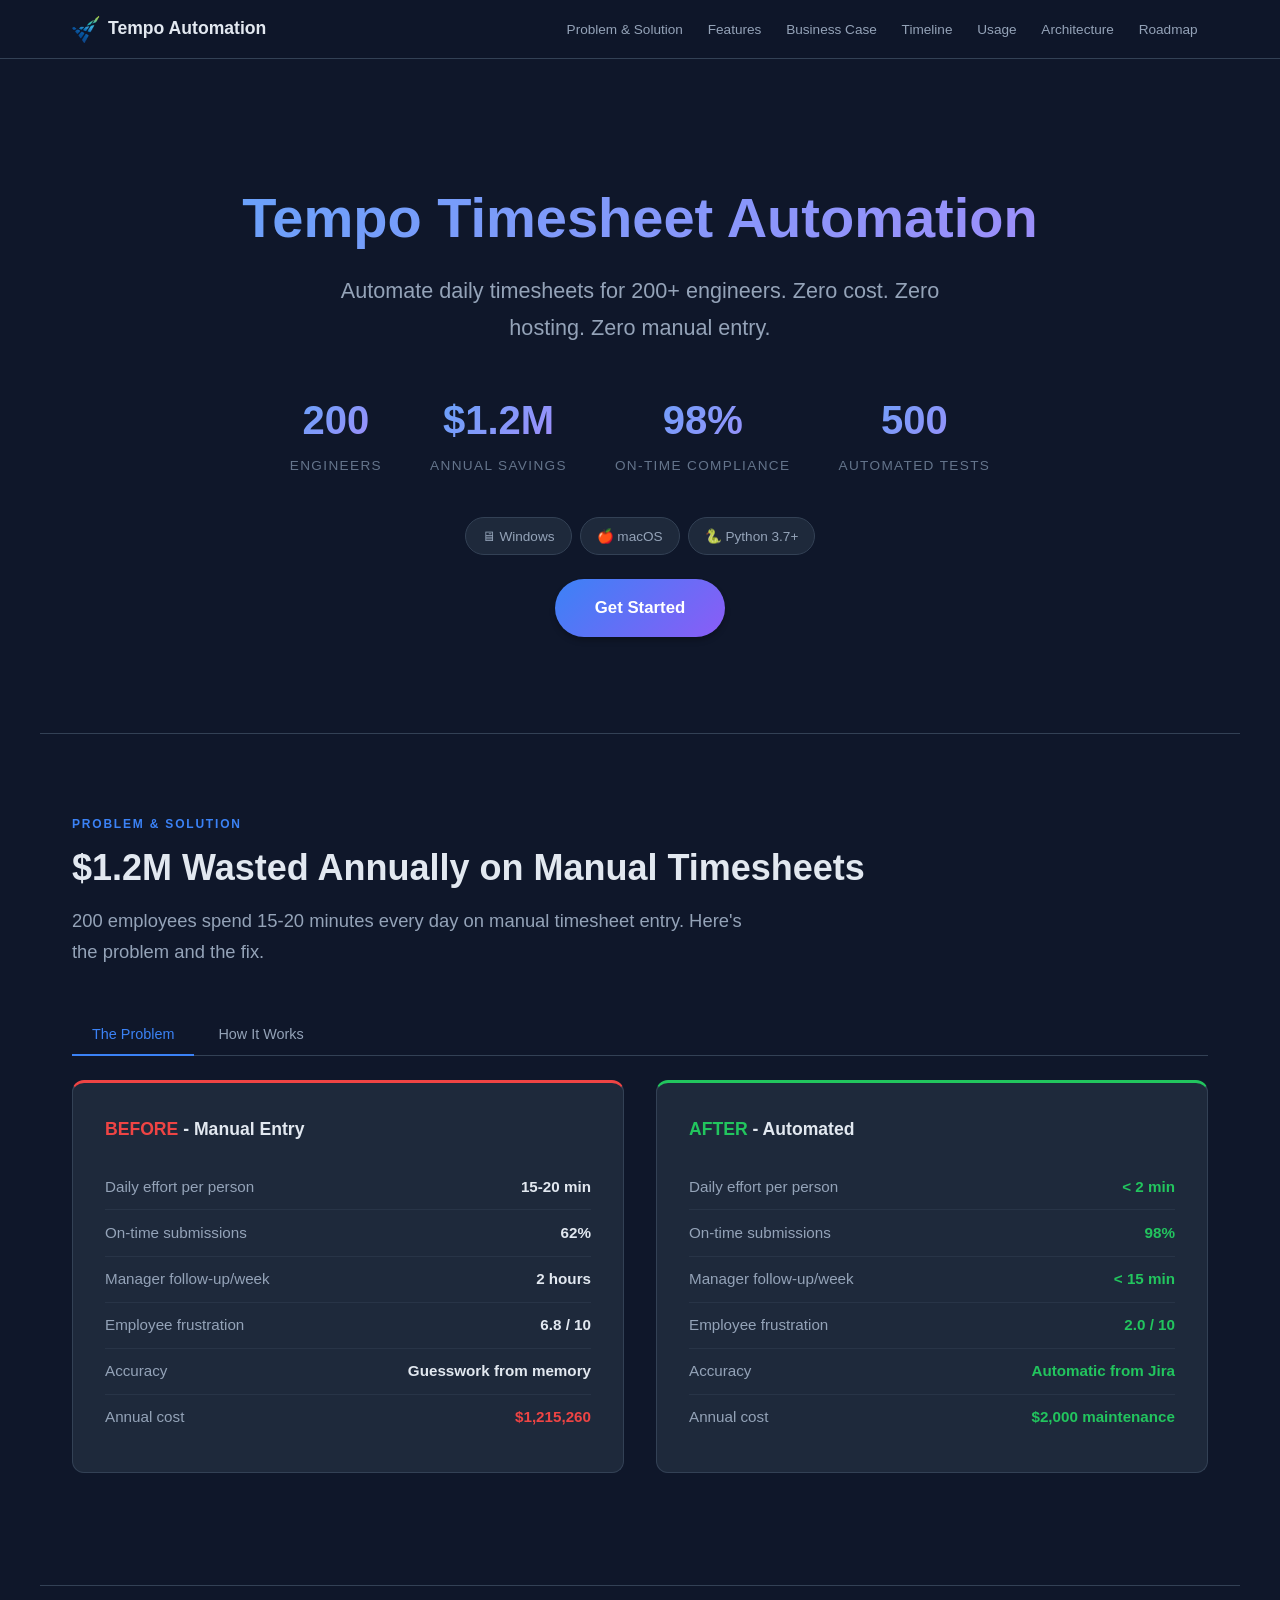
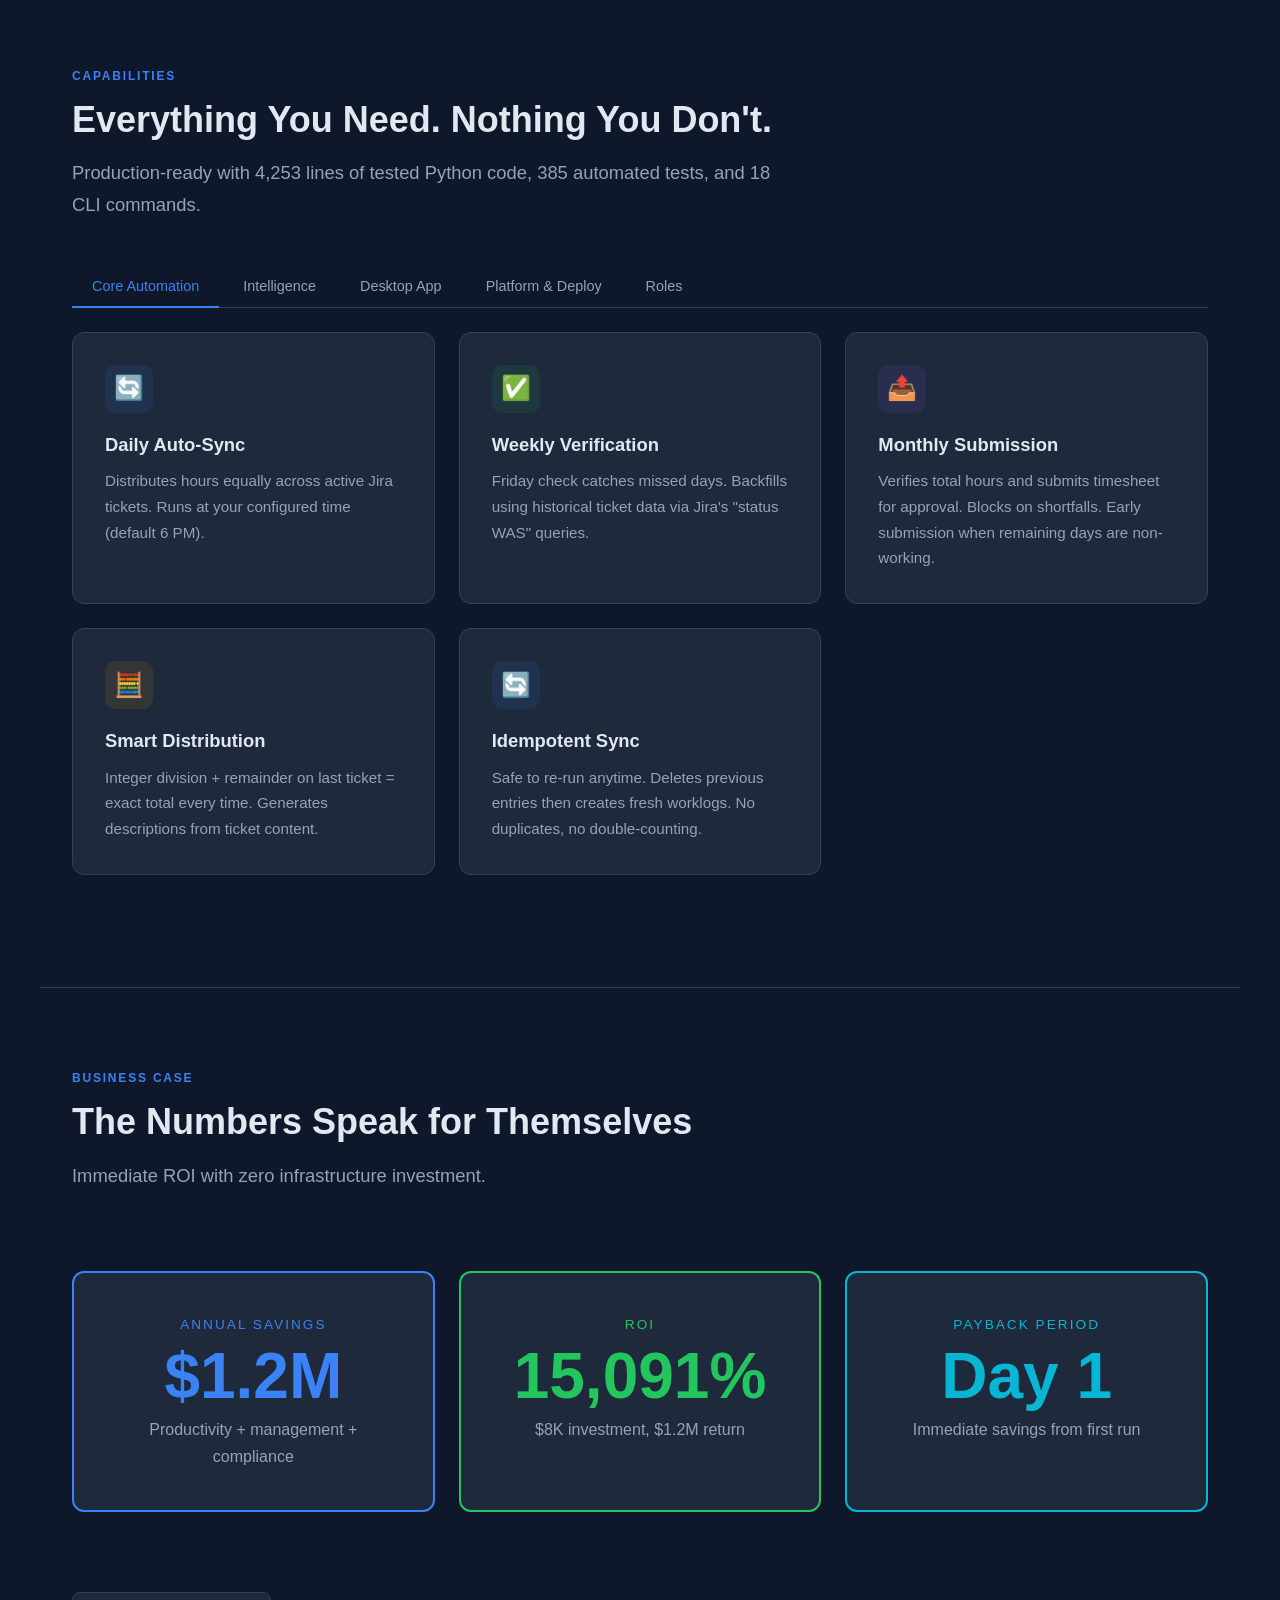
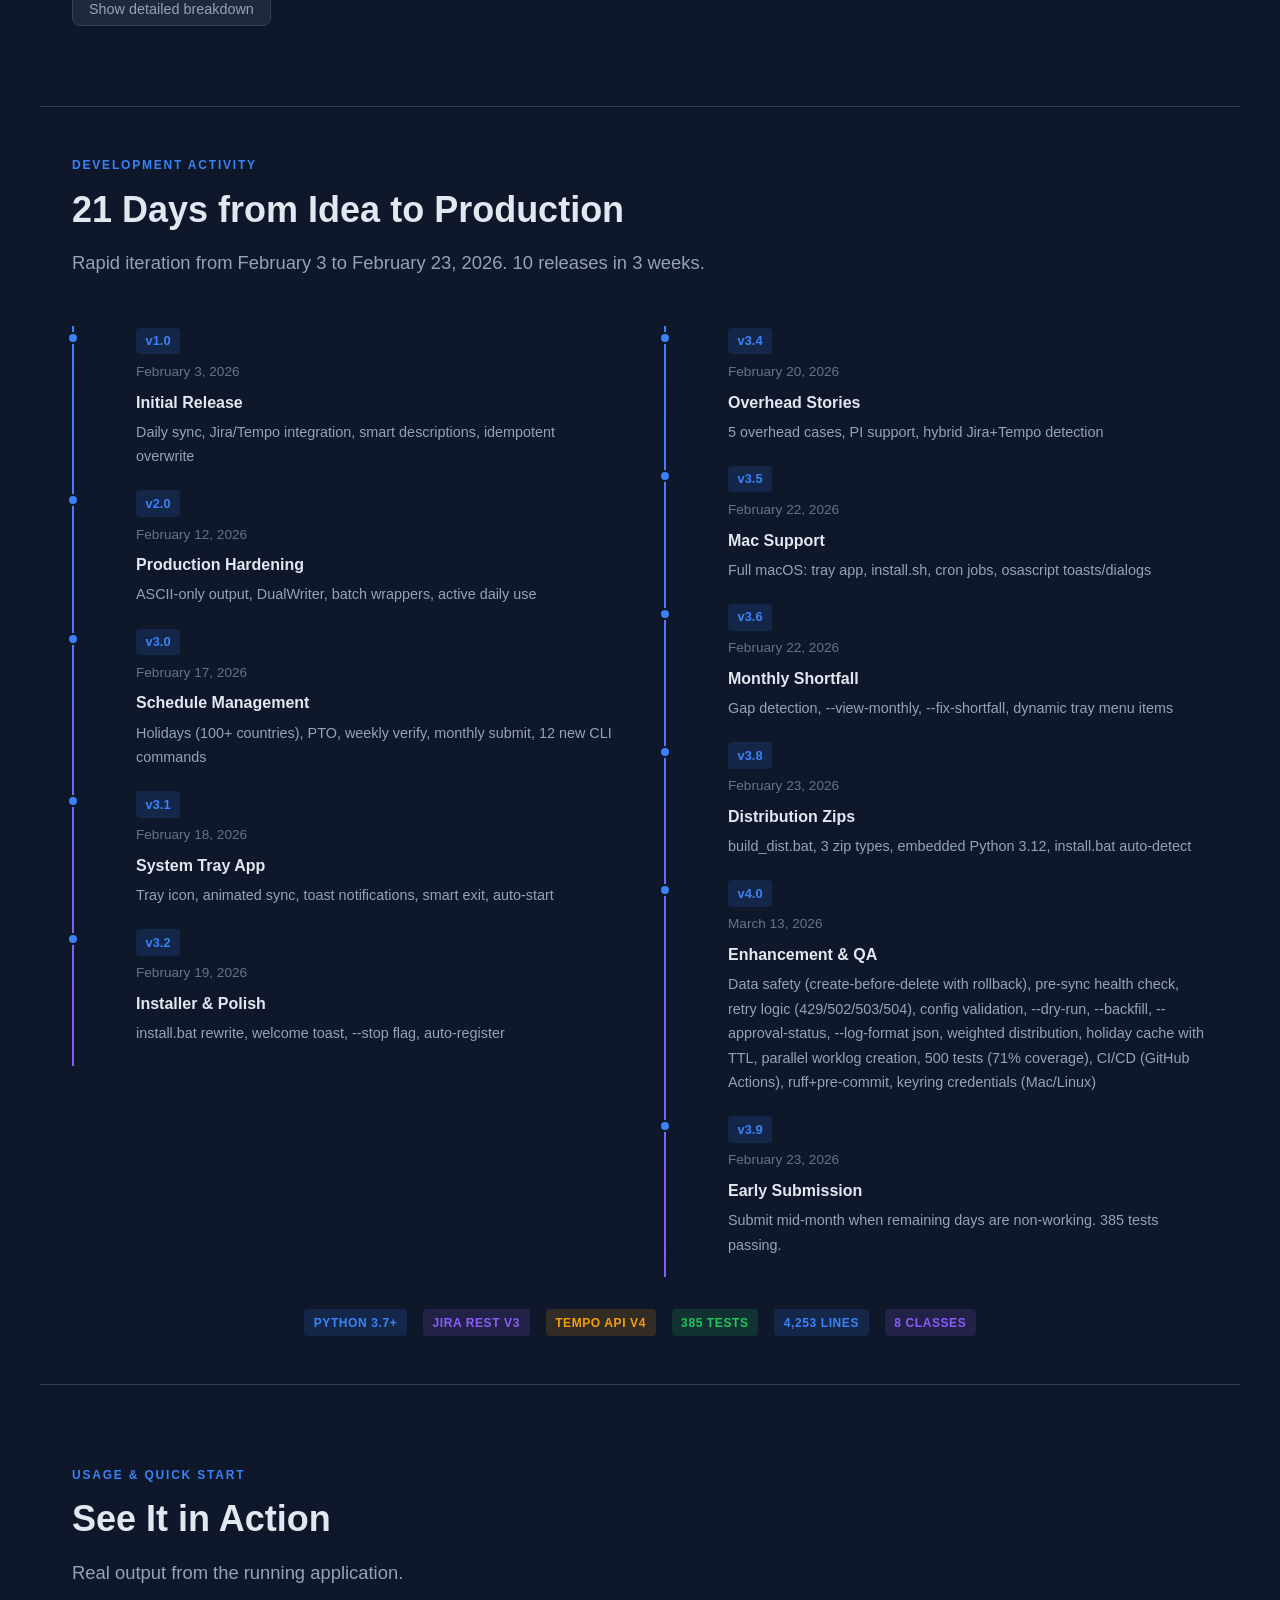
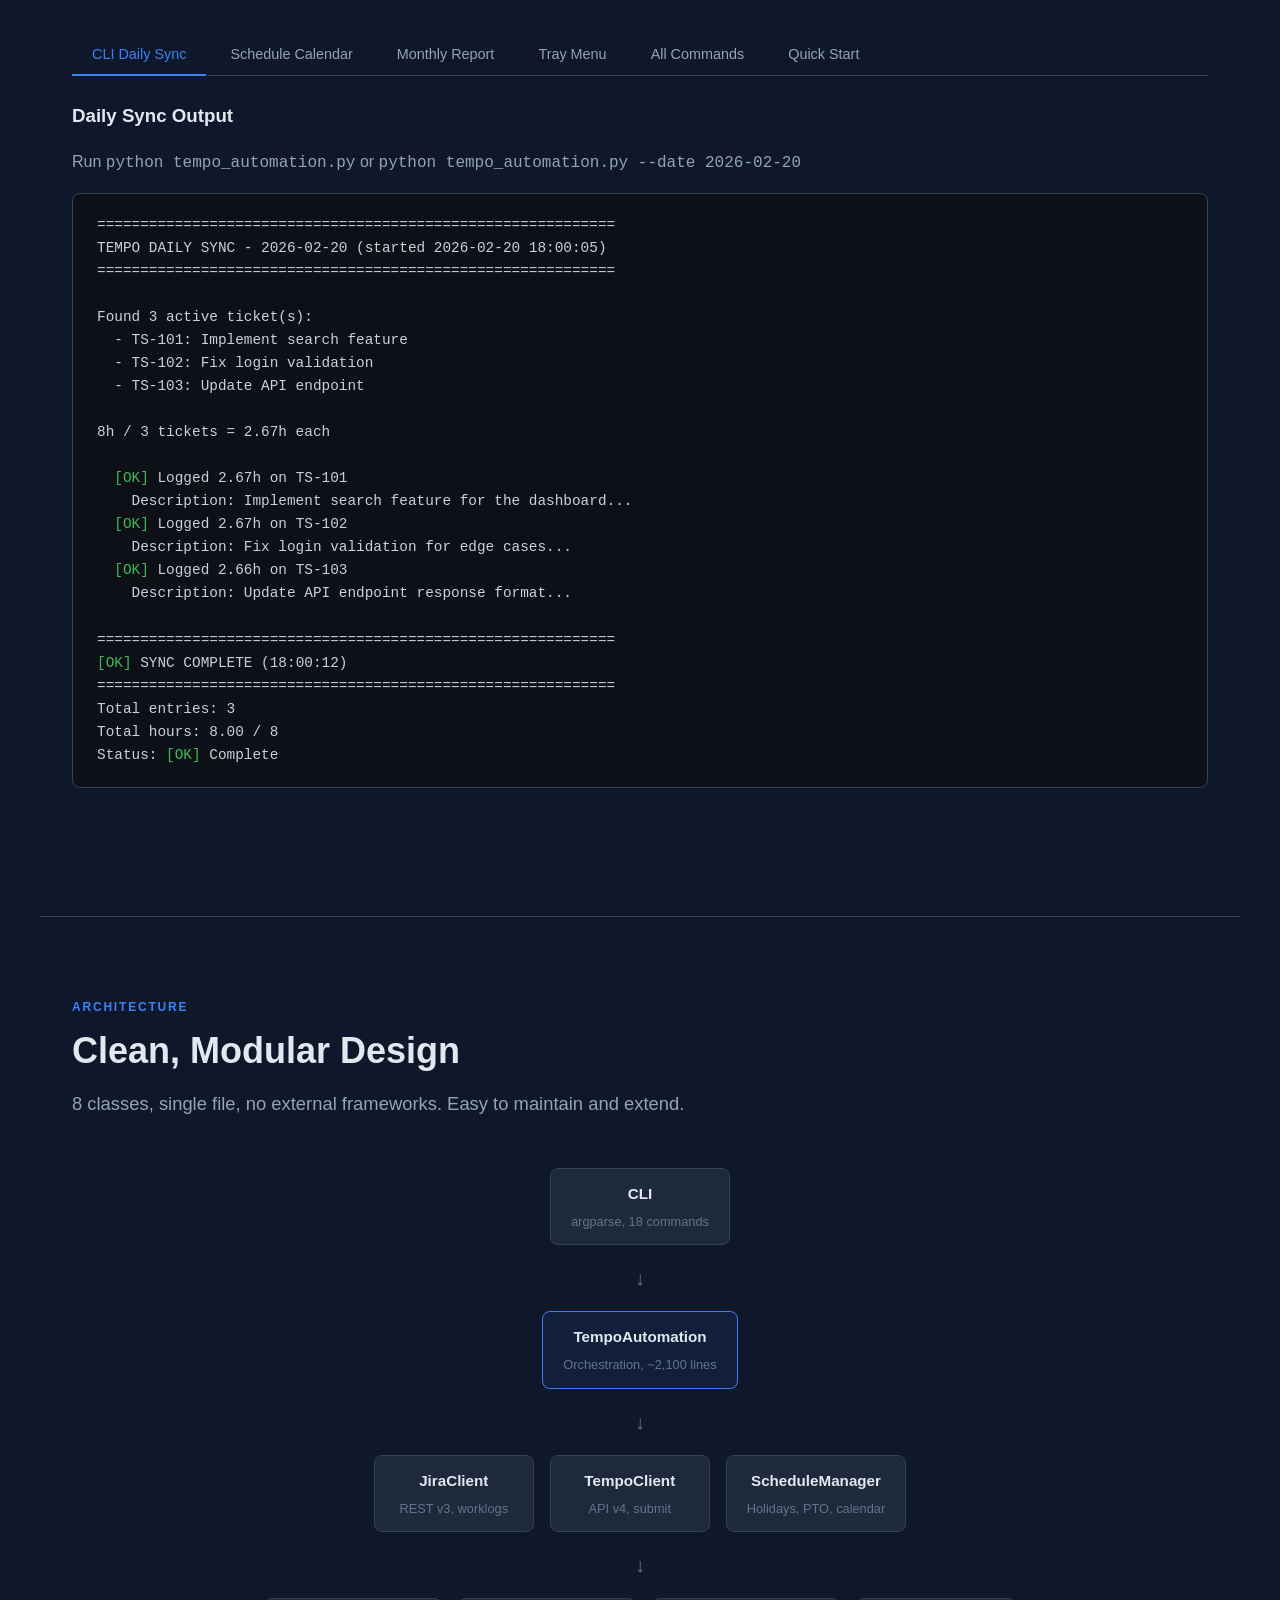
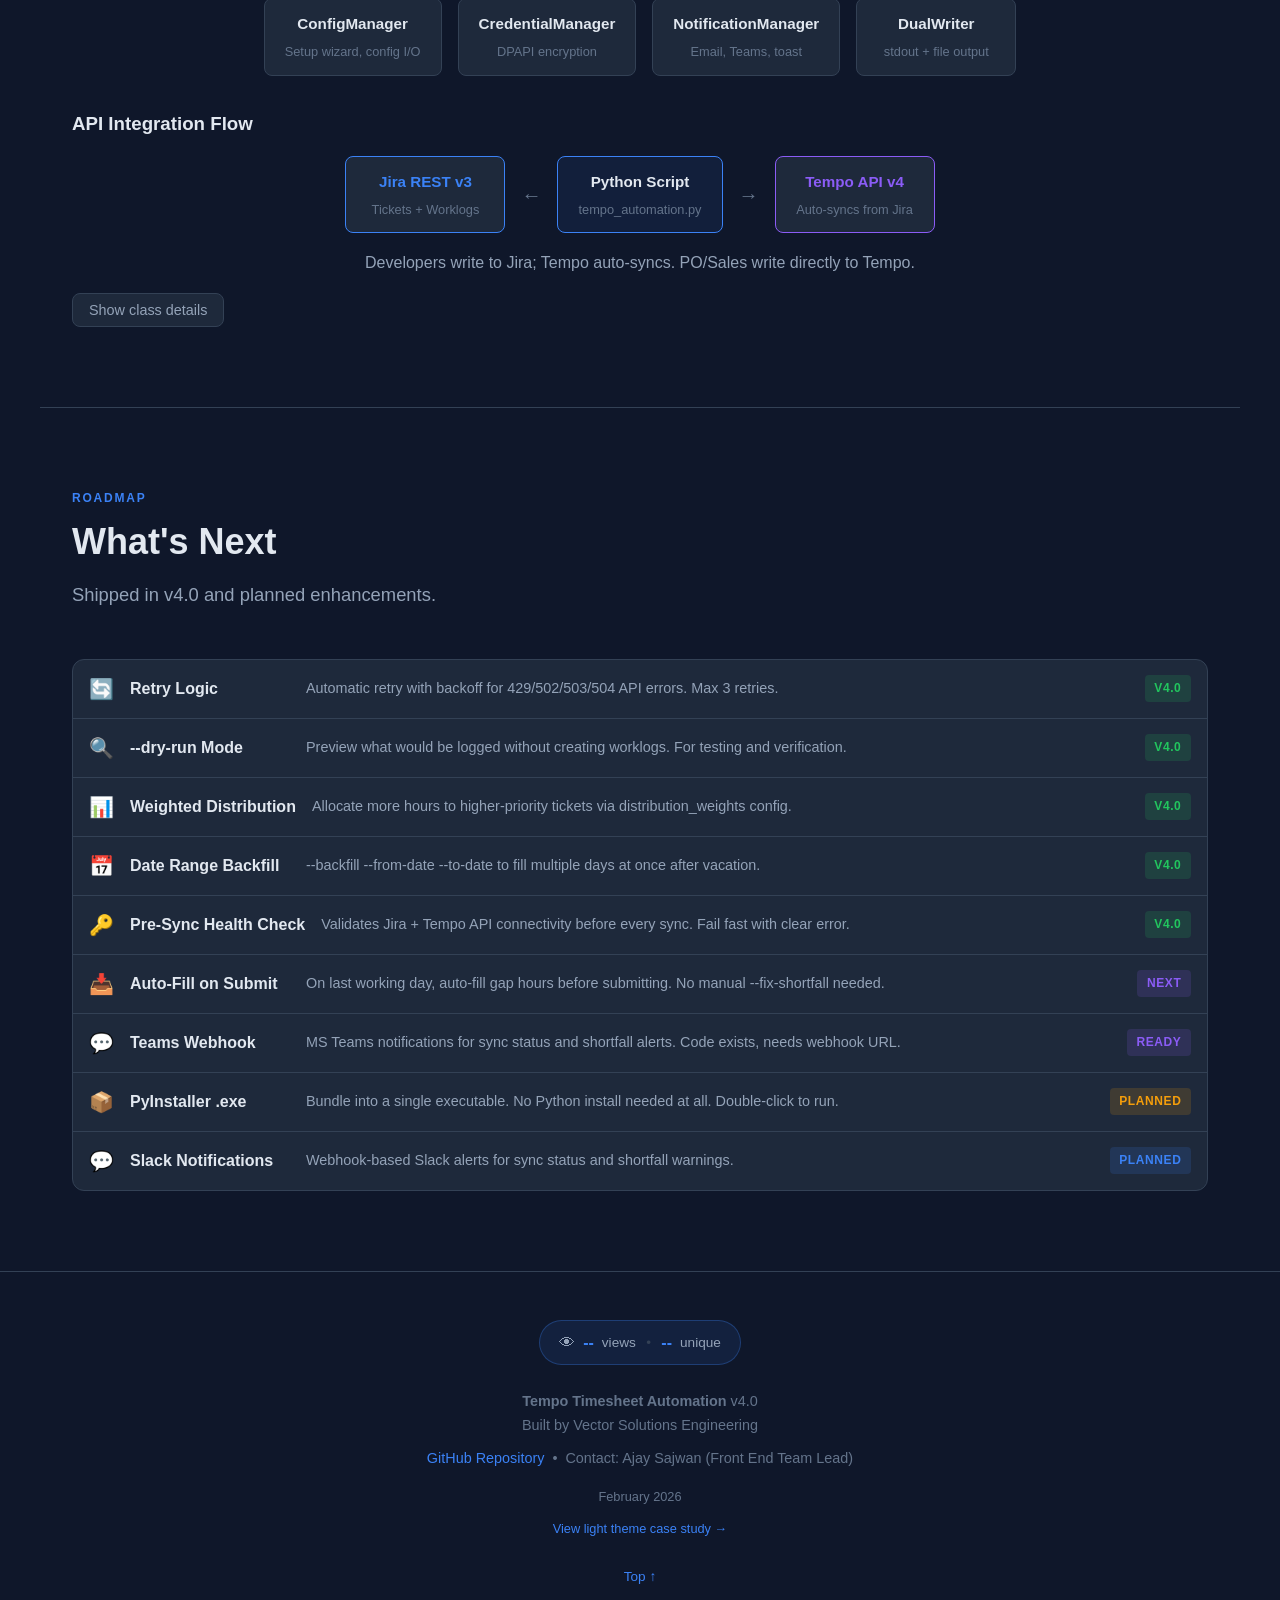
==== commit 517b4434: "docs: update all docs to v4.0 - README.md: bump version to 4.0, fix line counts (4253->5446, 1458->1" ====
--- a/docs/site/index.html
+++ b/docs/site/index.html
@@ -52,7 +52,7 @@
       <div class="stat-label">On-Time Compliance</div>
     </div>
     <div class="stat-item">
-      <div class="stat-number">385</div>
+      <div class="stat-number">500</div>
       <div class="stat-label">Automated Tests</div>
     </div>
   </div>
@@ -528,6 +528,12 @@
           <p>build_dist.bat, 3 zip types, embedded Python 3.12, install.bat auto-detect</p>
         </div>
         <div class="timeline-item">
+          <span class="version-tag">v4.0</span>
+          <div class="date">March 13, 2026</div>
+          <h3>Enhancement &amp; QA</h3>
+          <p>Data safety (create-before-delete with rollback), pre-sync health check, retry logic (429/502/503/504), config validation, --dry-run, --backfill, --approval-status, --log-format json, weighted distribution, holiday cache with TTL, parallel worklog creation, 500 tests (71% coverage), CI/CD (GitHub Actions), ruff+pre-commit, keyring credentials (Mac/Linux)</p>
+        </div>
+        <div class="timeline-item">
           <span class="version-tag">v3.9</span>
           <div class="date">February 23, 2026</div>
           <h3>Early Submission</h3>
@@ -870,8 +876,8 @@
         <tr><td>JiraClient</td><td>367</td><td>Worklogs CRUD, active issues, JQL, ADF</td></tr>
         <tr><td>TempoClient</td><td>157</td><td>Worklogs, submit timesheet, periods</td></tr>
         <tr><td>NotificationManager</td><td>247</td><td>SMTP email, Teams webhook, desktop toast</td></tr>
-        <tr><td>TempoAutomation</td><td>2,123</td><td>Orchestration, sync, verify, backfill, overhead</td></tr>
-        <tr class="highlight-row"><td>Total</td><td>4,253</td><td>+ CLI (206 lines)</td></tr>
+        <tr><td>TempoAutomation</td><td>2,574</td><td>Orchestration, sync, verify, backfill, overhead, approval status</td></tr>
+        <tr class="highlight-row"><td>Total</td><td>5,446</td><td>+ CLI (308 lines, 22 arguments)</td></tr>
       </tbody>
     </table>
   </div>
@@ -881,11 +887,41 @@
      8. Future Roadmap -- COMPACT ROWS
      ============================================================ -->
 <section id="roadmap">
-  <div class="section-label">Future Roadmap</div>
+  <div class="section-label">Roadmap</div>
   <h2 class="section-title">What's Next</h2>
-  <p class="section-subtitle">Planned enhancements to make the tool even better.</p>
+  <p class="section-subtitle">Shipped in v4.0 and planned enhancements.</p>
 
   <div class="card" style="padding: 0; overflow: hidden;">
+    <div class="roadmap-row">
+      <span class="roadmap-icon">&#x1F504;</span>
+      <span class="roadmap-title">Retry Logic</span>
+      <span class="roadmap-desc">Automatic retry with backoff for 429/502/503/504 API errors. Max 3 retries.</span>
+      <span class="badge badge-green">v4.0</span>
+    </div>
+    <div class="roadmap-row">
+      <span class="roadmap-icon">&#x1F50D;</span>
+      <span class="roadmap-title">--dry-run Mode</span>
+      <span class="roadmap-desc">Preview what would be logged without creating worklogs. For testing and verification.</span>
+      <span class="badge badge-green">v4.0</span>
+    </div>
+    <div class="roadmap-row">
+      <span class="roadmap-icon">&#x1F4CA;</span>
+      <span class="roadmap-title">Weighted Distribution</span>
+      <span class="roadmap-desc">Allocate more hours to higher-priority tickets via distribution_weights config.</span>
+      <span class="badge badge-green">v4.0</span>
+    </div>
+    <div class="roadmap-row">
+      <span class="roadmap-icon">&#x1F4C5;</span>
+      <span class="roadmap-title">Date Range Backfill</span>
+      <span class="roadmap-desc">--backfill --from-date --to-date to fill multiple days at once after vacation.</span>
+      <span class="badge badge-green">v4.0</span>
+    </div>
+    <div class="roadmap-row">
+      <span class="roadmap-icon">&#x1F511;</span>
+      <span class="roadmap-title">Pre-Sync Health Check</span>
+      <span class="roadmap-desc">Validates Jira + Tempo API connectivity before every sync. Fail fast with clear error.</span>
+      <span class="badge badge-green">v4.0</span>
+    </div>
     <div class="roadmap-row">
       <span class="roadmap-icon">&#x1F4E5;</span>
       <span class="roadmap-title">Auto-Fill on Submit</span>
@@ -905,39 +941,9 @@
       <span class="badge badge-orange">Planned</span>
     </div>
     <div class="roadmap-row">
-      <span class="roadmap-icon">&#x1F504;</span>
-      <span class="roadmap-title">Retry Logic</span>
-      <span class="roadmap-desc">Exponential backoff for failed API calls. Max 3 retries. Graceful degradation.</span>
-      <span class="badge badge-blue">Planned</span>
-    </div>
-    <div class="roadmap-row">
-      <span class="roadmap-icon">&#x1F50D;</span>
-      <span class="roadmap-title">--dry-run Mode</span>
-      <span class="roadmap-desc">Show what would be logged without creating worklogs. For testing and verification.</span>
-      <span class="badge badge-blue">Planned</span>
-    </div>
-    <div class="roadmap-row">
-      <span class="roadmap-icon">&#x1F4CA;</span>
-      <span class="roadmap-title">Weighted Distribution</span>
-      <span class="roadmap-desc">Allocate more hours to higher-priority tickets instead of equal split.</span>
-      <span class="badge badge-blue">Planned</span>
-    </div>
-    <div class="roadmap-row">
-      <span class="roadmap-icon">&#x1F4C5;</span>
-      <span class="roadmap-title">Date Range Backfill</span>
-      <span class="roadmap-desc">--from / --to flags to backfill multiple days at once after vacation.</span>
-      <span class="badge badge-blue">Planned</span>
-    </div>
-    <div class="roadmap-row">
       <span class="roadmap-icon">&#x1F4AC;</span>
       <span class="roadmap-title">Slack Notifications</span>
       <span class="roadmap-desc">Webhook-based Slack alerts for sync status and shortfall warnings.</span>
-      <span class="badge badge-blue">Planned</span>
-    </div>
-    <div class="roadmap-row">
-      <span class="roadmap-icon">&#x1F511;</span>
-      <span class="roadmap-title">Token Validation</span>
-      <span class="roadmap-desc">Quick API check on startup to verify Jira and Tempo tokens are valid. Fail fast with clear error.</span>
       <span class="badge badge-blue">Planned</span>
     </div>
   </div>
@@ -953,7 +959,7 @@
     <span class="view-sep">&bull;</span>
     <span id="visitor-count" class="view-count">--</span> unique
   </div>
-  <p><strong>Tempo Timesheet Automation</strong> v3.9</p>
+  <p><strong>Tempo Timesheet Automation</strong> v4.0</p>
   <p>Built by Vector Solutions Engineering</p>
   <p style="margin-top: 0.5rem;">
     <a href="https://github.com/ajay-sajwan-vectorsolutions/timesheet-for-tempo">GitHub Repository</a>
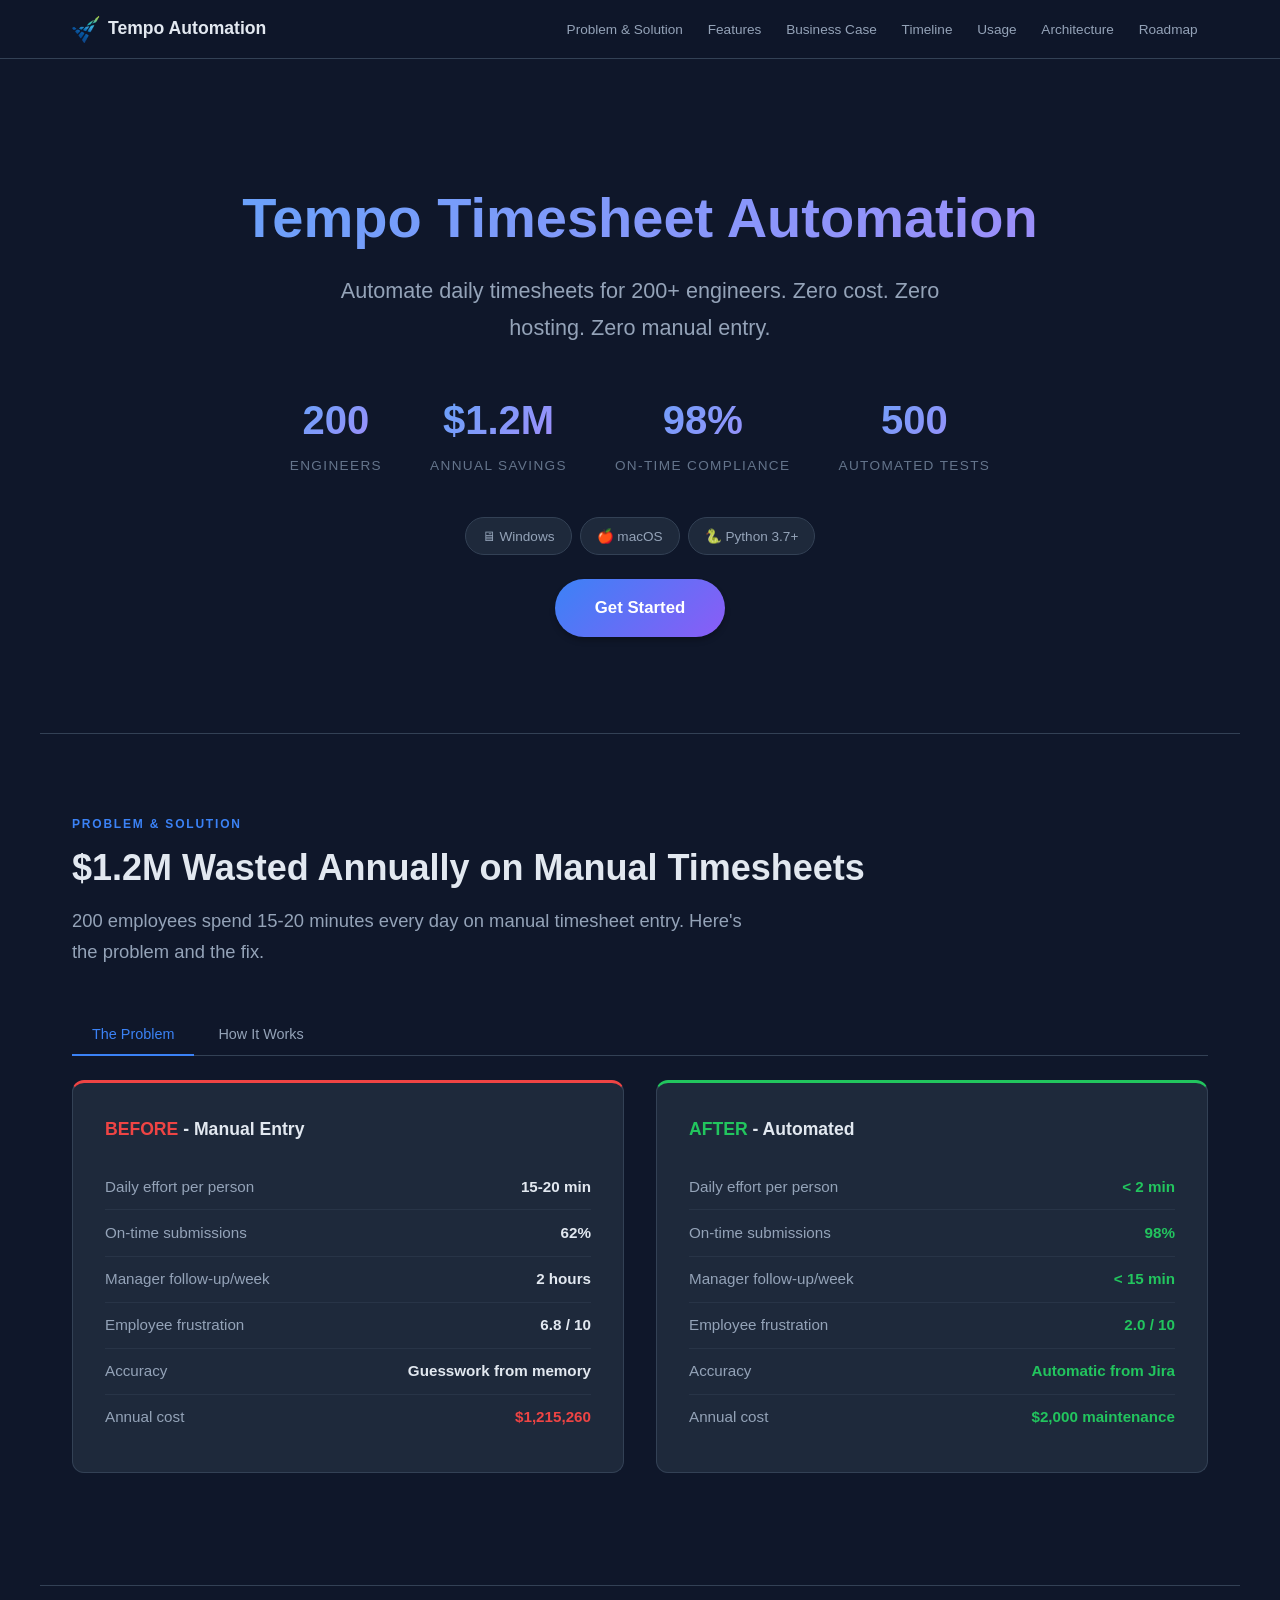
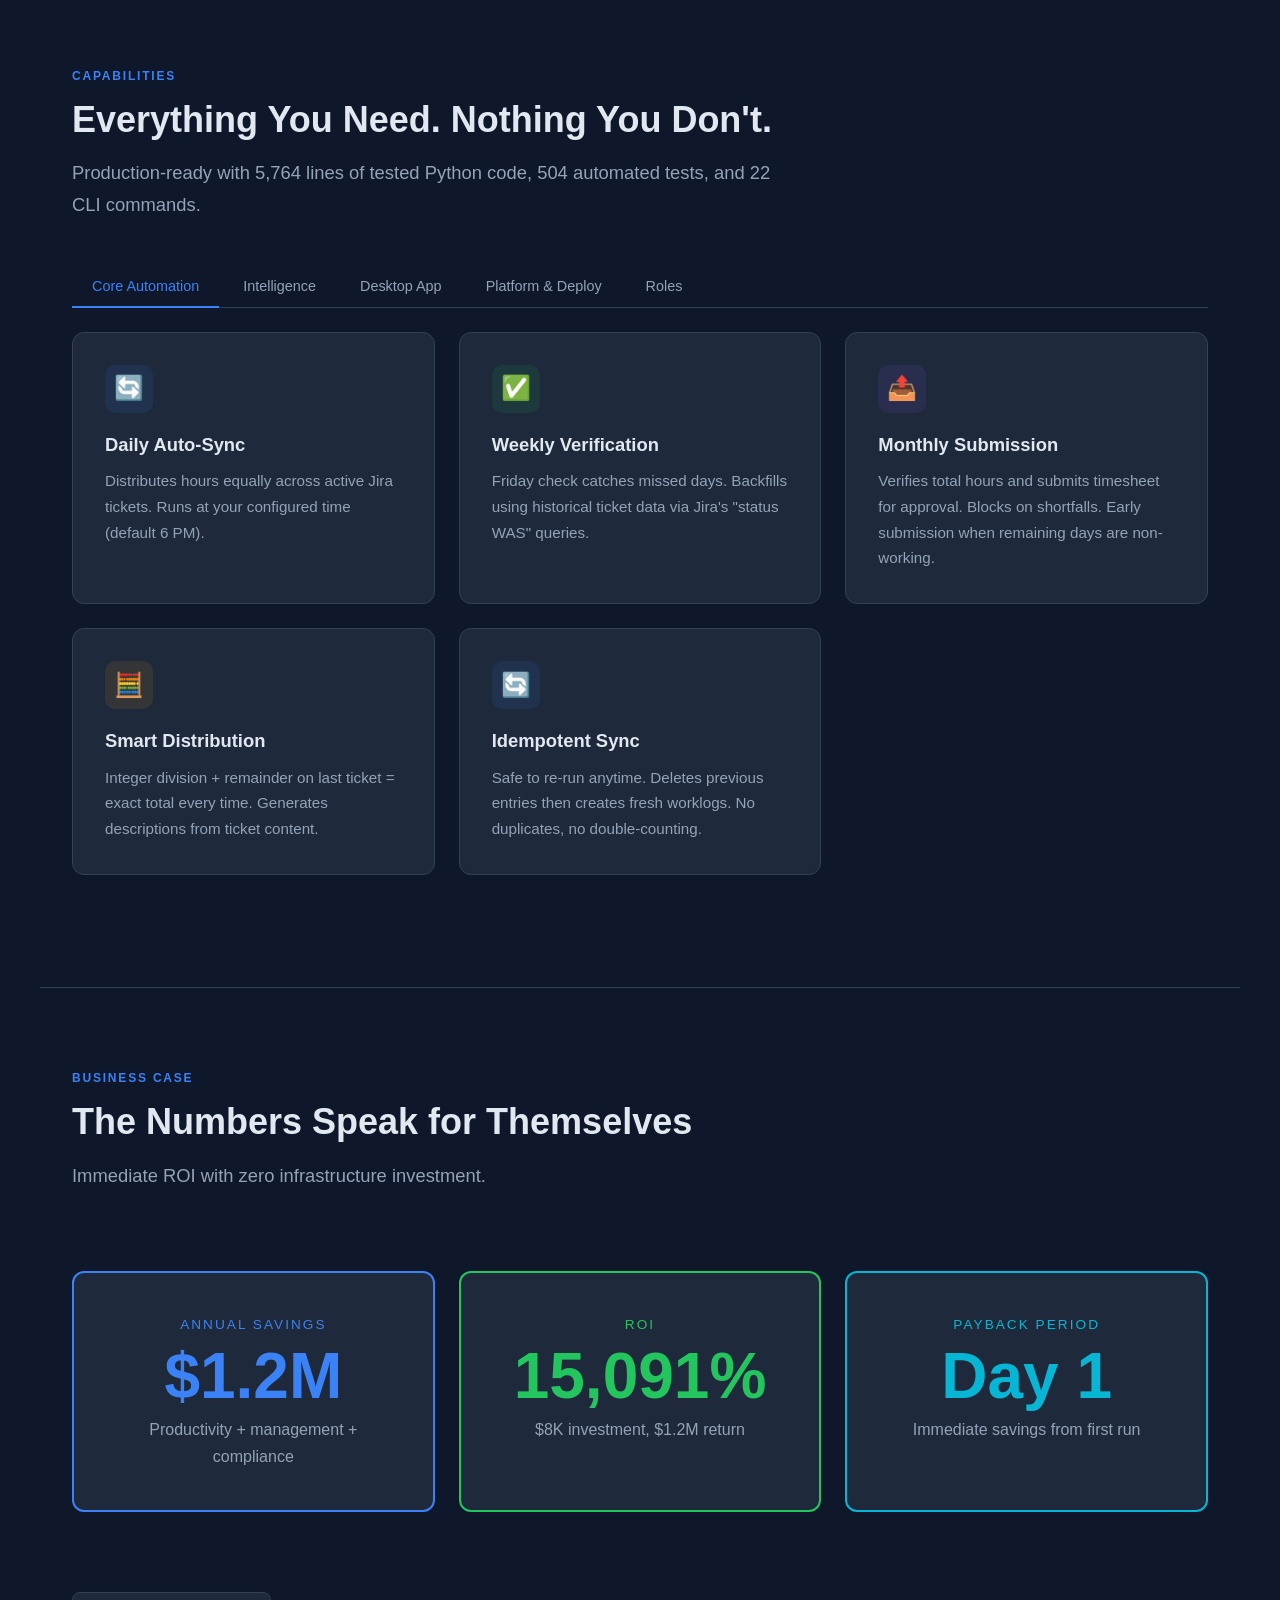
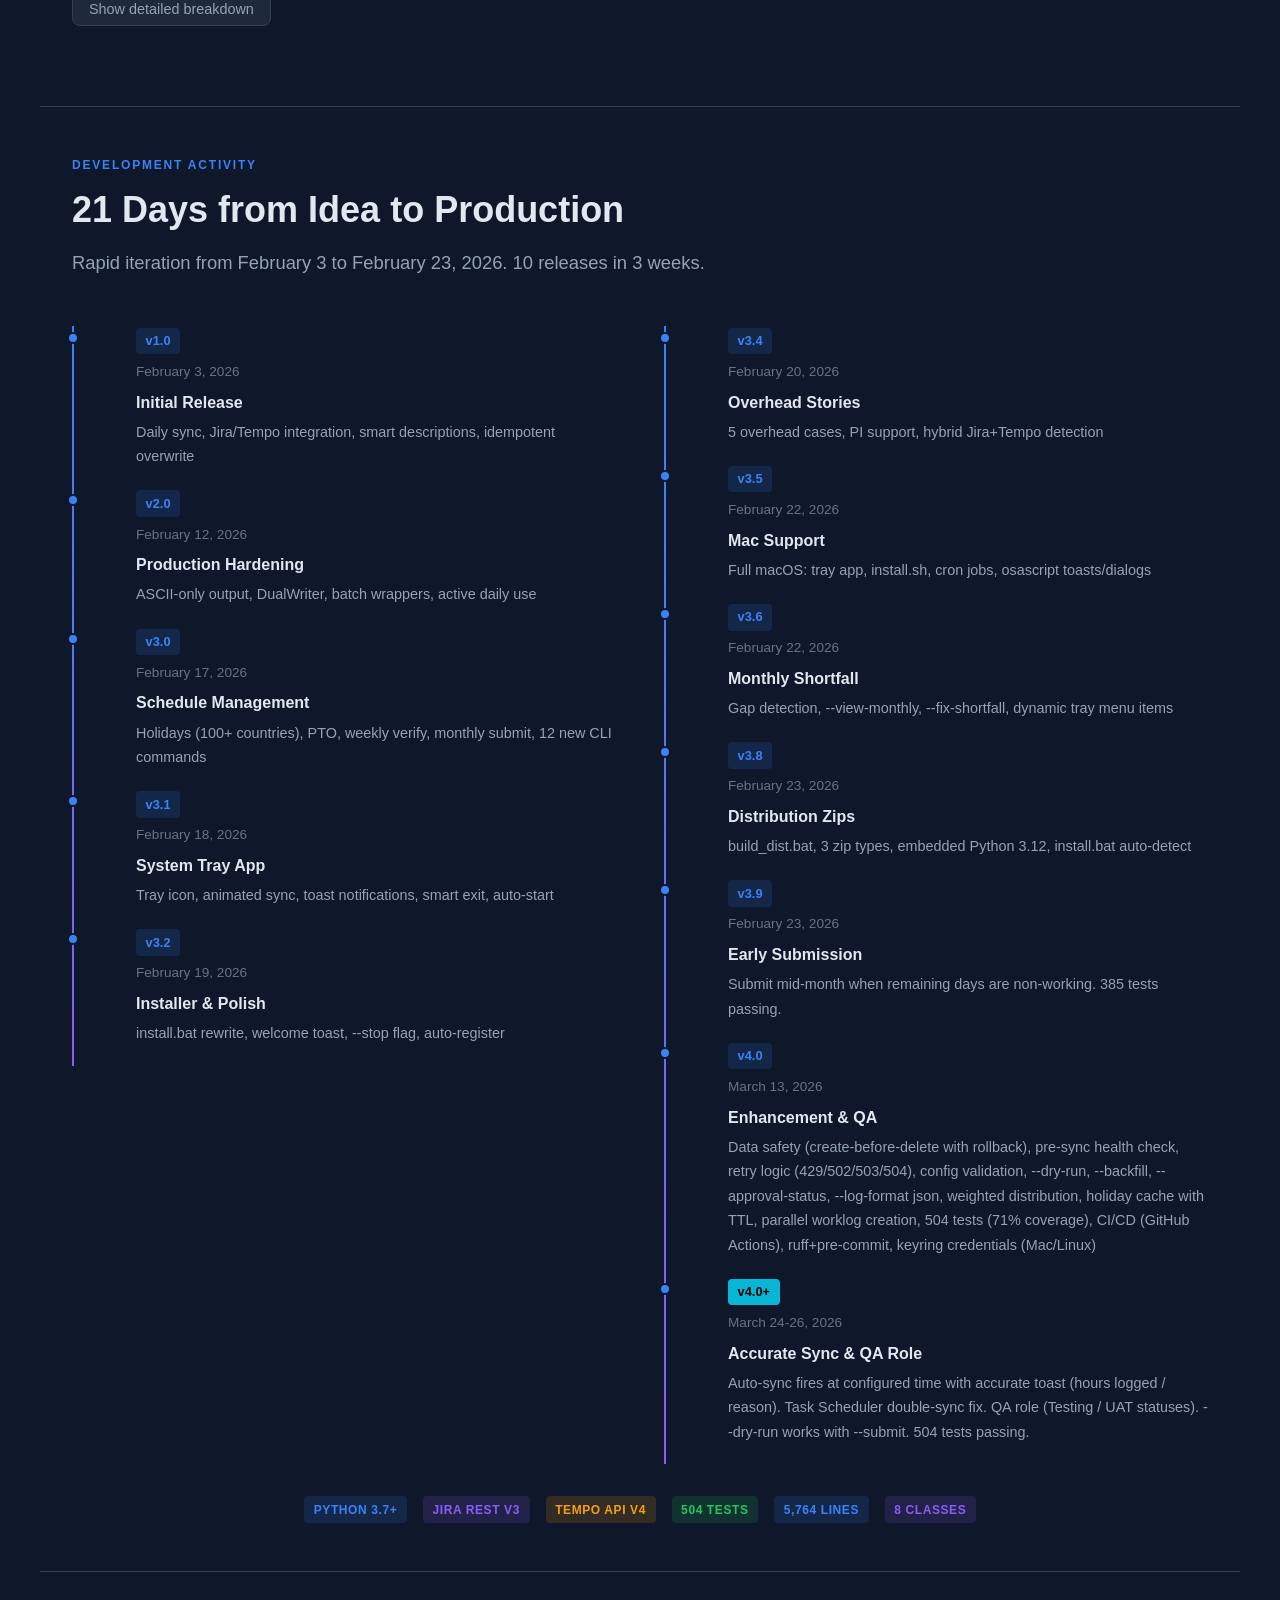
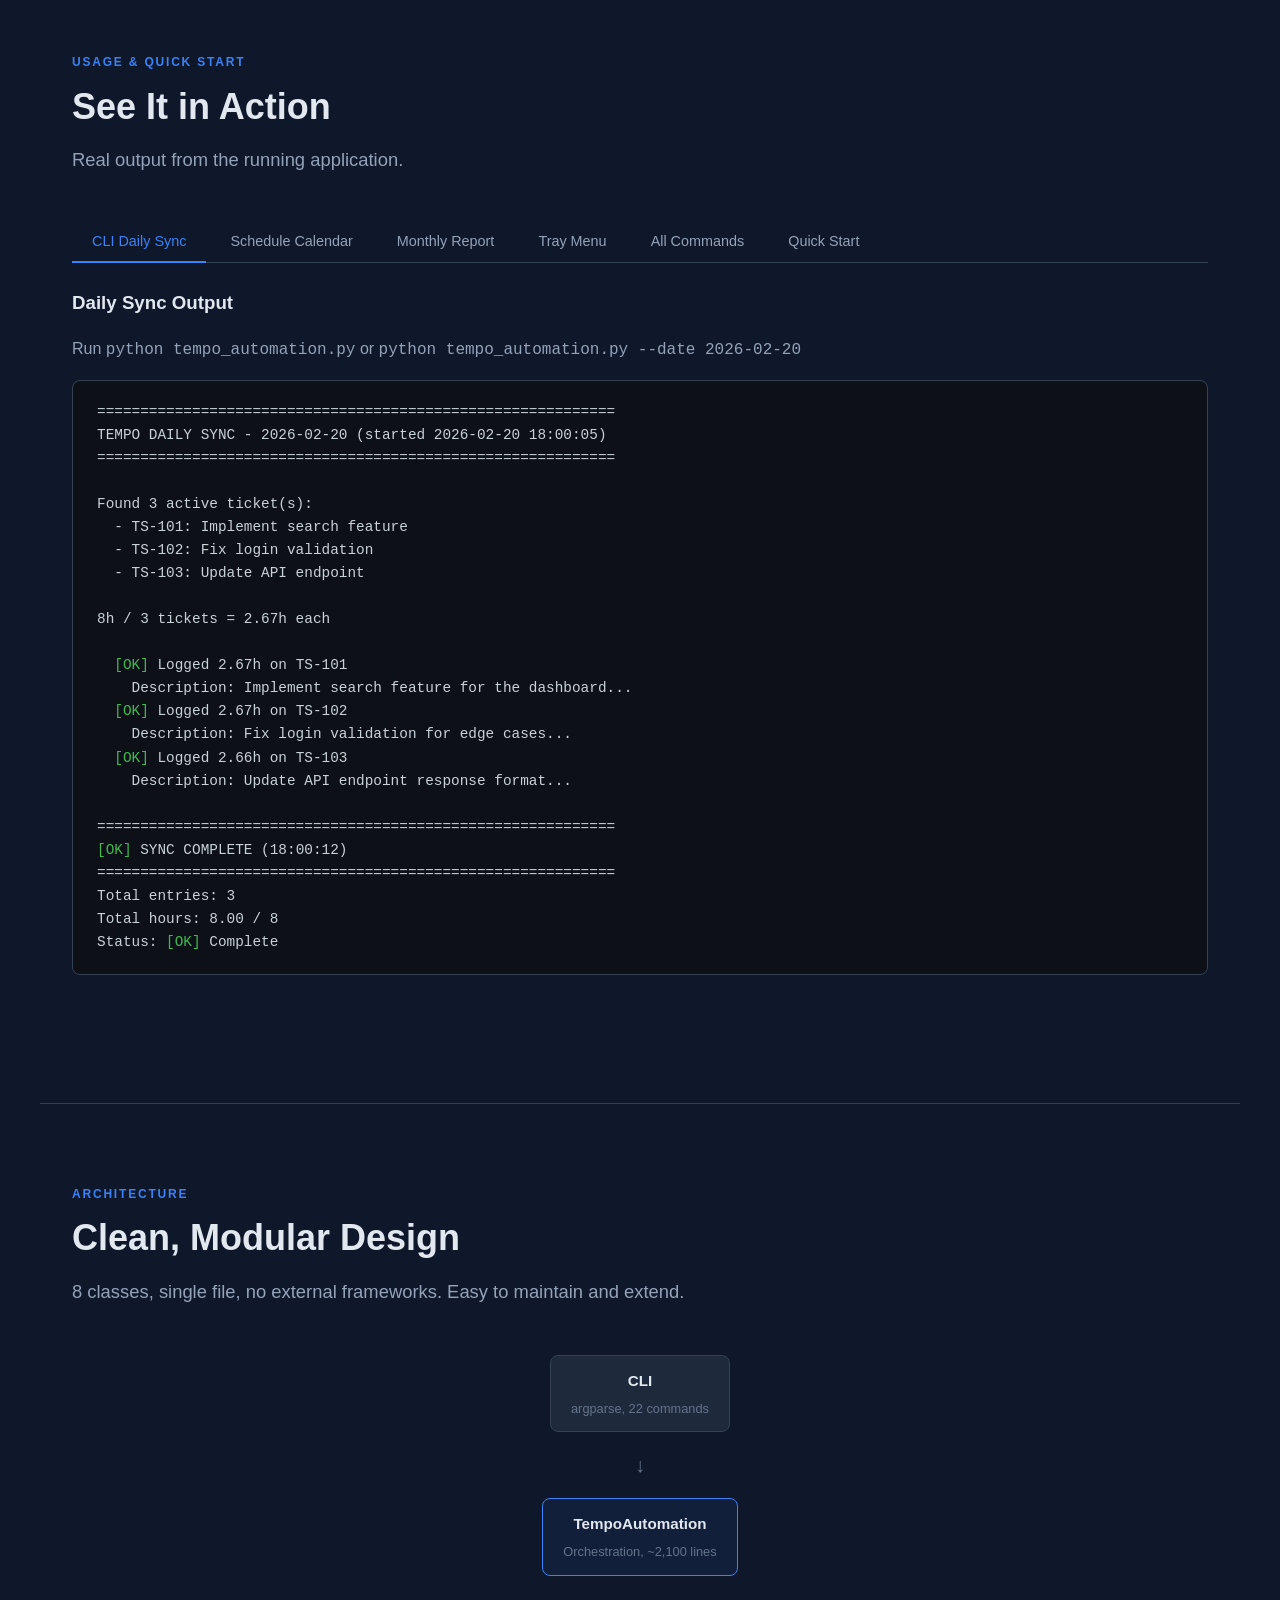
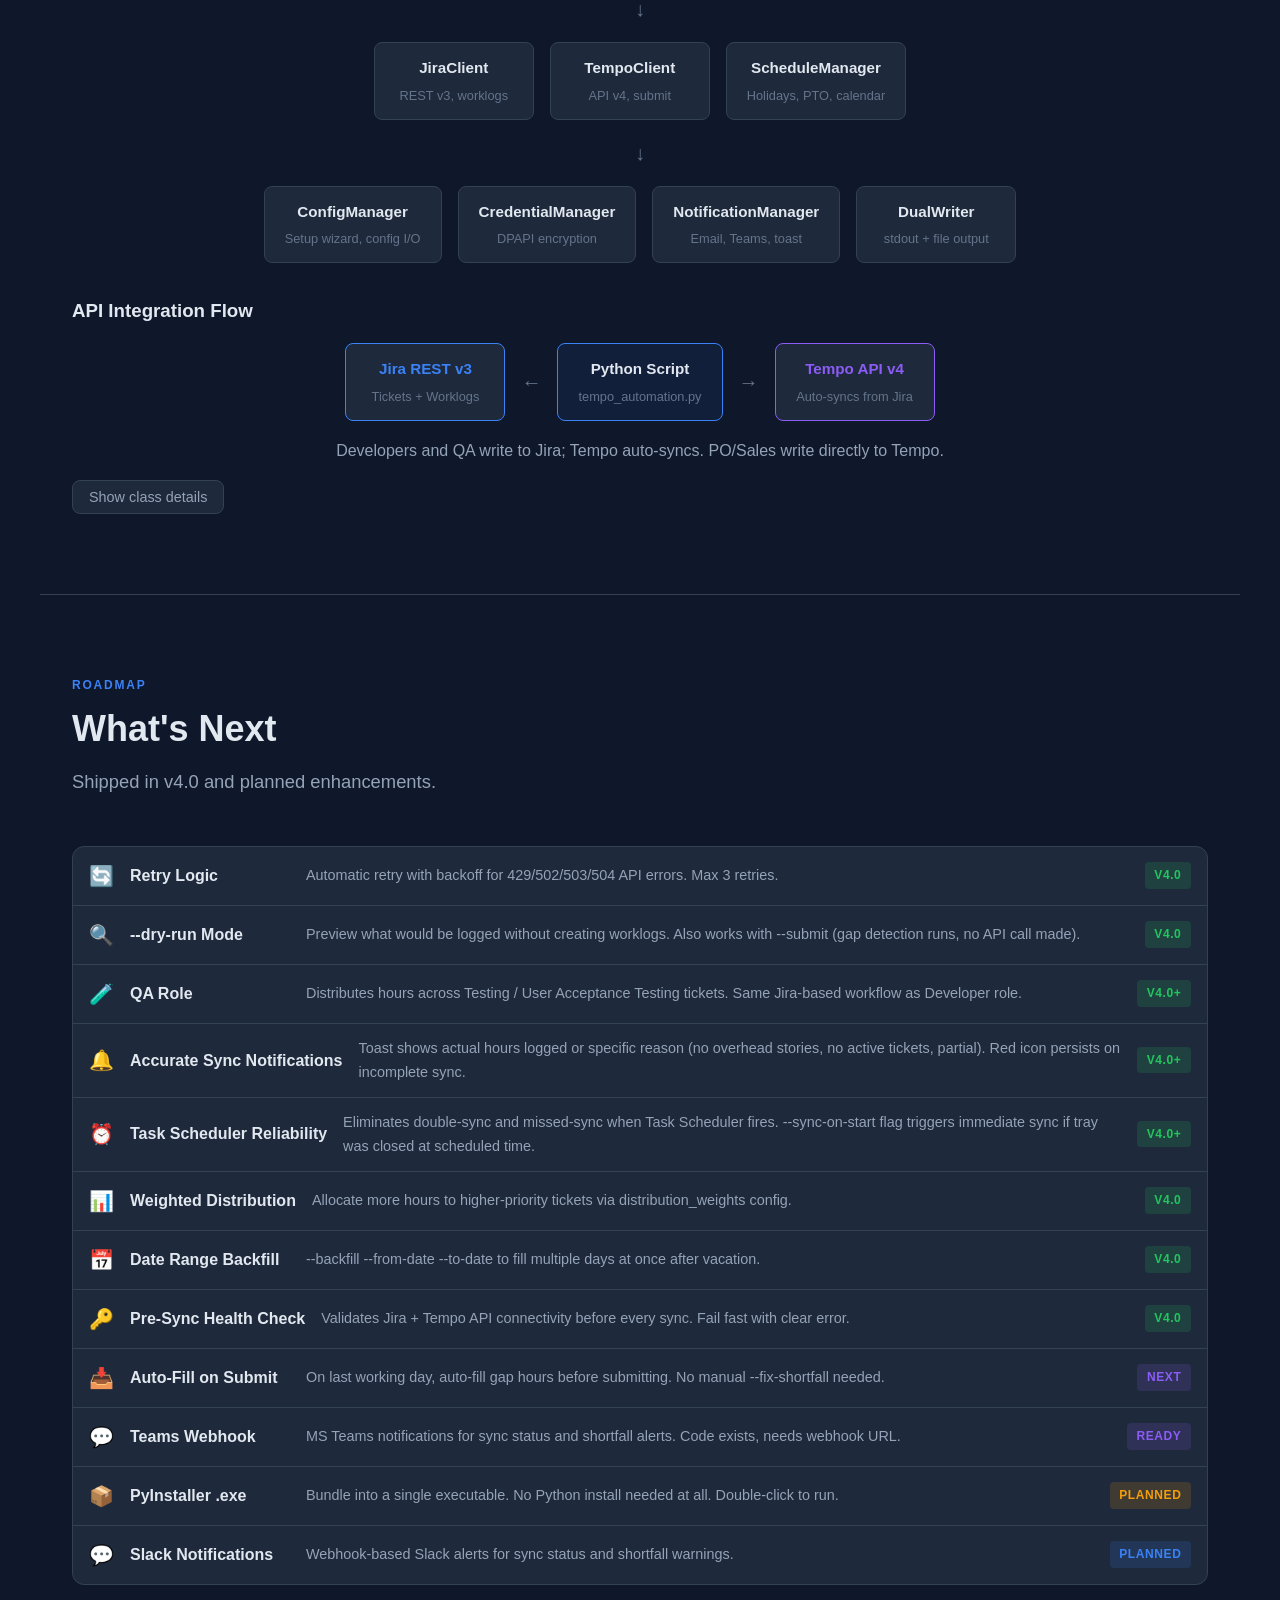
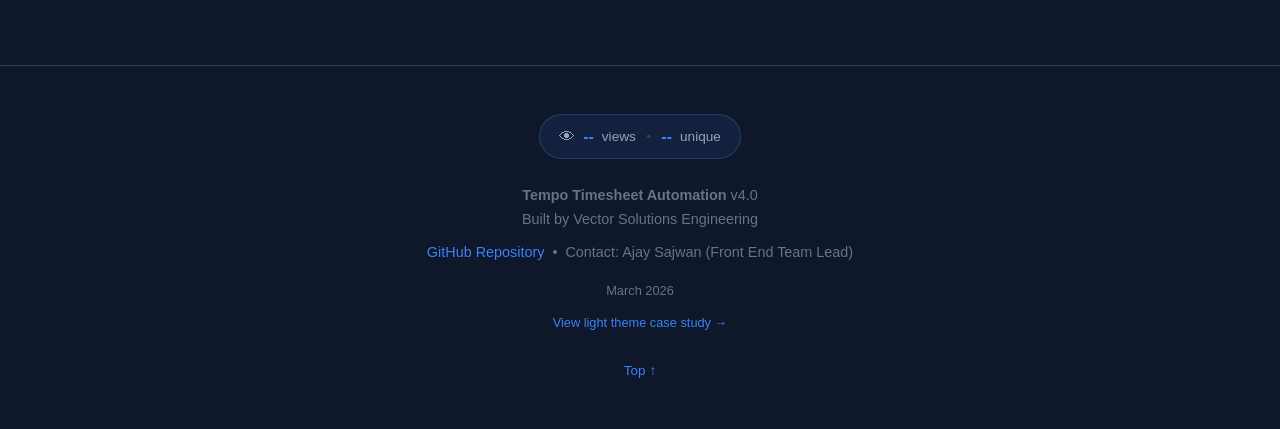
==== commit be38dd0d: "docs: update site pages to reflect latest code changes (v4.0+) - Add QA role (4th role) to roles tab" ====
--- a/docs/site/index.html
+++ b/docs/site/index.html
@@ -188,7 +188,7 @@
 <section id="features">
   <div class="section-label">Capabilities</div>
   <h2 class="section-title">Everything You Need. Nothing You Don't.</h2>
-  <p class="section-subtitle">Production-ready with 4,253 lines of tested Python code, 385 automated tests, and 18 CLI commands.</p>
+  <p class="section-subtitle">Production-ready with 5,764 lines of tested Python code, 504 automated tests, and 22 CLI commands.</p>
 
   <span id="roles"></span>
 
@@ -333,6 +333,16 @@
           <div class="card-icon">&#x1F4BB;</div>
           <h3>Developer</h3>
           <p class="mb-2">Hours distributed across active Jira tickets (IN DEVELOPMENT / CODE REVIEW). Smart descriptions generated from ticket content.</p>
+          <table class="data-table">
+            <tr><td class="text-muted">Tokens needed</td><td>Jira + Tempo</td></tr>
+            <tr><td class="text-muted">Time saved/day</td><td style="color: var(--accent-green);">15-20 min</td></tr>
+            <tr><td class="text-muted">Overhead</td><td>2h/day default</td></tr>
+          </table>
+        </div>
+        <div class="card">
+          <div class="card-icon" style="background: rgba(100,200,255,0.15);">&#x1F9EA;</div>
+          <h3>QA</h3>
+          <p class="mb-2">Hours distributed across active Jira tickets in Testing / User Acceptance Testing. Same Jira-based workflow as Developer.</p>
           <table class="data-table">
             <tr><td class="text-muted">Tokens needed</td><td>Jira + Tempo</td></tr>
             <tr><td class="text-muted">Time saved/day</td><td style="color: var(--accent-green);">15-20 min</td></tr>
@@ -528,17 +538,23 @@
           <p>build_dist.bat, 3 zip types, embedded Python 3.12, install.bat auto-detect</p>
         </div>
         <div class="timeline-item">
-          <span class="version-tag">v4.0</span>
-          <div class="date">March 13, 2026</div>
-          <h3>Enhancement &amp; QA</h3>
-          <p>Data safety (create-before-delete with rollback), pre-sync health check, retry logic (429/502/503/504), config validation, --dry-run, --backfill, --approval-status, --log-format json, weighted distribution, holiday cache with TTL, parallel worklog creation, 500 tests (71% coverage), CI/CD (GitHub Actions), ruff+pre-commit, keyring credentials (Mac/Linux)</p>
-        </div>
-        <div class="timeline-item">
           <span class="version-tag">v3.9</span>
           <div class="date">February 23, 2026</div>
           <h3>Early Submission</h3>
           <p>Submit mid-month when remaining days are non-working. 385 tests passing.</p>
         </div>
+        <div class="timeline-item">
+          <span class="version-tag">v4.0</span>
+          <div class="date">March 13, 2026</div>
+          <h3>Enhancement &amp; QA</h3>
+          <p>Data safety (create-before-delete with rollback), pre-sync health check, retry logic (429/502/503/504), config validation, --dry-run, --backfill, --approval-status, --log-format json, weighted distribution, holiday cache with TTL, parallel worklog creation, 504 tests (71% coverage), CI/CD (GitHub Actions), ruff+pre-commit, keyring credentials (Mac/Linux)</p>
+        </div>
+        <div class="timeline-item">
+          <span class="version-tag" style="background: var(--accent-cyan); color: #000;">v4.0+</span>
+          <div class="date">March 24-26, 2026</div>
+          <h3>Accurate Sync &amp; QA Role</h3>
+          <p>Auto-sync fires at configured time with accurate toast (hours logged / reason). Task Scheduler double-sync fix. QA role (Testing / UAT statuses). --dry-run works with --submit. 504 tests passing.</p>
+        </div>
       </div>
     </div>
   </div>
@@ -547,8 +563,8 @@
     <span class="badge badge-blue">Python 3.7+</span>
     <span class="badge badge-purple">Jira REST v3</span>
     <span class="badge badge-orange">Tempo API v4</span>
-    <span class="badge badge-green">385 Tests</span>
-    <span class="badge badge-blue">4,253 Lines</span>
+    <span class="badge badge-green">504 Tests</span>
+    <span class="badge badge-blue">5,764 Lines</span>
     <span class="badge badge-purple">8 Classes</span>
   </div>
 </section>
@@ -608,26 +624,7 @@
     <div id="tab-schedule" class="tab-content">
       <h3 class="mb-2">Schedule Calendar</h3>
       <p class="text-muted mb-2">Run <code>python tempo_automation.py --show-schedule</code></p>
-      <div class="code-block">
-February 2026<br>
-================================================<br>
-Mon&nbsp;&nbsp;Tue&nbsp;&nbsp;Wed&nbsp;&nbsp;Thu&nbsp;&nbsp;Fri&nbsp;&nbsp;| Sat&nbsp;&nbsp;Sun<br>
-&nbsp;&nbsp;&nbsp;&nbsp;&nbsp;&nbsp;&nbsp;&nbsp;&nbsp;&nbsp;&nbsp;&nbsp;&nbsp;&nbsp;&nbsp;&nbsp;&nbsp;&nbsp;&nbsp;&nbsp;&nbsp;&nbsp;&nbsp;&nbsp;&nbsp;&nbsp;&nbsp;&nbsp;&nbsp;&nbsp;&nbsp;1<br>
-&nbsp;&nbsp;&nbsp;&nbsp;&nbsp;&nbsp;&nbsp;&nbsp;&nbsp;&nbsp;&nbsp;&nbsp;&nbsp;&nbsp;&nbsp;&nbsp;&nbsp;&nbsp;&nbsp;&nbsp;&nbsp;&nbsp;&nbsp;&nbsp;&nbsp;&nbsp;&nbsp;&nbsp;&nbsp;&nbsp;&nbsp;.<br>
-&nbsp;2&nbsp;&nbsp;&nbsp;&nbsp;3&nbsp;&nbsp;&nbsp;&nbsp;4&nbsp;&nbsp;&nbsp;&nbsp;5&nbsp;&nbsp;&nbsp;&nbsp;6&nbsp;&nbsp;&nbsp;|&nbsp;&nbsp;7&nbsp;&nbsp;&nbsp;&nbsp;8<br>
-&nbsp;W&nbsp;&nbsp;&nbsp;&nbsp;W&nbsp;&nbsp;&nbsp;&nbsp;W&nbsp;&nbsp;&nbsp;&nbsp;W&nbsp;&nbsp;&nbsp;&nbsp;W&nbsp;&nbsp;&nbsp;|&nbsp;&nbsp;.&nbsp;&nbsp;&nbsp;&nbsp;.<br>
-&nbsp;9&nbsp;&nbsp;&nbsp;10&nbsp;&nbsp;&nbsp;11&nbsp;&nbsp;&nbsp;12&nbsp;&nbsp;&nbsp;13&nbsp;&nbsp;&nbsp;| 14&nbsp;&nbsp;&nbsp;15<br>
-&nbsp;W&nbsp;&nbsp;&nbsp;&nbsp;W&nbsp;&nbsp;&nbsp;&nbsp;W&nbsp;&nbsp;&nbsp;&nbsp;W&nbsp;&nbsp;&nbsp;&nbsp;W&nbsp;&nbsp;&nbsp;|&nbsp;&nbsp;.&nbsp;&nbsp;&nbsp;&nbsp;.<br>
-16&nbsp;&nbsp;&nbsp;17&nbsp;&nbsp;&nbsp;18&nbsp;&nbsp;&nbsp;19&nbsp;&nbsp;&nbsp;20&nbsp;&nbsp;&nbsp;| 21&nbsp;&nbsp;&nbsp;22<br>
-&nbsp;H&nbsp;&nbsp;&nbsp;&nbsp;W&nbsp;&nbsp;&nbsp;&nbsp;W&nbsp;&nbsp;&nbsp;&nbsp;W&nbsp;&nbsp;&nbsp;&nbsp;W&nbsp;&nbsp;&nbsp;|&nbsp;&nbsp;.&nbsp;&nbsp;&nbsp;&nbsp;.<br>
-23&nbsp;&nbsp;&nbsp;24&nbsp;&nbsp;&nbsp;25&nbsp;&nbsp;&nbsp;26&nbsp;&nbsp;&nbsp;27&nbsp;&nbsp;&nbsp;| 28<br>
-&nbsp;W&nbsp;&nbsp;&nbsp;&nbsp;W&nbsp;&nbsp;&nbsp;&nbsp;W&nbsp;&nbsp;&nbsp;&nbsp;W&nbsp;&nbsp;&nbsp;&nbsp;W&nbsp;&nbsp;&nbsp;|&nbsp;&nbsp;.<br>
-<br>
-Legend: W=Working&nbsp;&nbsp;H=Holiday&nbsp;&nbsp;PTO=PTO&nbsp;&nbsp;CW=Comp. Working&nbsp;&nbsp;.=Weekend<br>
-<br>
-Summary:<br>
-&nbsp;&nbsp;Working days: 19&nbsp;&nbsp;|&nbsp;&nbsp;Expected hours: 152.0h<br>
-&nbsp;&nbsp;Holidays: 1 (Presidents' Day - Feb 16)
+      <div class="code-block" id="schedule-cal-main">
       </div>
     </div>
 
@@ -790,7 +787,7 @@
     <div class="arch-row">
       <div class="arch-box">
         <div class="class-name">CLI</div>
-        <div class="class-info">argparse, 18 commands</div>
+        <div class="class-info">argparse, 22 commands</div>
       </div>
     </div>
     <div class="arch-arrow">&#x2193;</div>
@@ -854,7 +851,7 @@
         <div class="class-info">Auto-syncs from Jira</div>
       </div>
     </div>
-    <p class="text-center text-muted mt-2">Developers write to Jira; Tempo auto-syncs. PO/Sales write directly to Tempo.</p>
+    <p class="text-center text-muted mt-2">Developers and QA write to Jira; Tempo auto-syncs. PO/Sales write directly to Tempo.</p>
   </div>
 
   <button class="toggle-btn" onclick="toggleSection('arch-detail')">Show class details</button>
@@ -901,8 +898,26 @@
     <div class="roadmap-row">
       <span class="roadmap-icon">&#x1F50D;</span>
       <span class="roadmap-title">--dry-run Mode</span>
-      <span class="roadmap-desc">Preview what would be logged without creating worklogs. For testing and verification.</span>
+      <span class="roadmap-desc">Preview what would be logged without creating worklogs. Also works with --submit (gap detection runs, no API call made).</span>
       <span class="badge badge-green">v4.0</span>
+    </div>
+    <div class="roadmap-row">
+      <span class="roadmap-icon">&#x1F9EA;</span>
+      <span class="roadmap-title">QA Role</span>
+      <span class="roadmap-desc">Distributes hours across Testing / User Acceptance Testing tickets. Same Jira-based workflow as Developer role.</span>
+      <span class="badge badge-green">v4.0+</span>
+    </div>
+    <div class="roadmap-row">
+      <span class="roadmap-icon">&#x1F514;</span>
+      <span class="roadmap-title">Accurate Sync Notifications</span>
+      <span class="roadmap-desc">Toast shows actual hours logged or specific reason (no overhead stories, no active tickets, partial). Red icon persists on incomplete sync.</span>
+      <span class="badge badge-green">v4.0+</span>
+    </div>
+    <div class="roadmap-row">
+      <span class="roadmap-icon">&#x23F0;</span>
+      <span class="roadmap-title">Task Scheduler Reliability</span>
+      <span class="roadmap-desc">Eliminates double-sync and missed-sync when Task Scheduler fires. --sync-on-start flag triggers immediate sync if tray was closed at scheduled time.</span>
+      <span class="badge badge-green">v4.0+</span>
     </div>
     <div class="roadmap-row">
       <span class="roadmap-icon">&#x1F4CA;</span>
@@ -966,7 +981,7 @@
     &nbsp;&bull;&nbsp;
     Contact: Ajay Sajwan (Front End Team Lead)
   </p>
-  <p style="margin-top: 1rem; font-size: 0.8rem;">February 2026</p>
+  <p style="margin-top: 1rem; font-size: 0.8rem;">March 2026</p>
   <p style="margin-top: 0.5rem;">
     <a href="case-study.html" style="font-size: 0.8rem;">View light theme case study &rarr;</a>
   </p>
@@ -1118,6 +1133,68 @@
     _tabAnimating = false;
   }, dur + 20);
 }
+
+// Dynamic schedule calendar for current month
+function buildScheduleCalendar() {
+  var now = new Date();
+  var year = now.getFullYear();
+  var month = now.getMonth();
+  var monthNames = ['January','February','March','April','May','June','July',
+                    'August','September','October','November','December'];
+  var daysInMonth = new Date(year, month + 1, 0).getDate();
+  // firstDow: 0=Sun..6=Sat; convert to Mon-based index: Mon=0..Sun=6
+  var firstColIdx = (new Date(year, month, 1).getDay() + 6) % 7;
+
+  var workingDays = 0;
+  for (var d = 1; d <= daysInMonth; d++) {
+    var dow = new Date(year, month, d).getDay();
+    if (dow !== 0 && dow !== 6) workingDays++;
+  }
+
+  // Right-align n in 2 chars; '  ' if out of range
+  function pad2(n) {
+    if (n < 1 || n > daysInMonth) return '  ';
+    return n < 10 ? ' ' + n : '' + n;
+  }
+  // Status char: ' W' weekday, ' .' weekend, '  ' out of range
+  function sc(n, isWknd) {
+    if (n < 1 || n > daysInMonth) return '  ';
+    return isWknd ? ' .' : ' W';
+  }
+
+  var lines = [];
+  lines.push(monthNames[month] + ' ' + year);
+  lines.push('================================================');
+  lines.push('Mon  Tue  Wed  Thu  Fri  | Sat  Sun');
+
+  var startDay = 1 - firstColIdx;
+  while (startDay <= daysInMonth) {
+    var dRow = '', sRow = '';
+    for (var c = 0; c < 7; c++) {
+      if (c === 5) { dRow += '| '; sRow += '| '; }
+      var day = startDay + c;
+      var isSun = c === 6, isWknd = c >= 5;
+      dRow += pad2(day) + (isSun ? '' : '   ');
+      sRow += sc(day, isWknd) + (isSun ? '' : '   ');
+    }
+    lines.push(dRow);
+    lines.push(sRow);
+    startDay += 7;
+  }
+
+  lines.push('');
+  lines.push('Legend: W=Working  H=Holiday  PTO=PTO  CW=Comp. Working  .=Weekend');
+  lines.push('');
+  lines.push('Summary:');
+  lines.push('  Working days: ' + workingDays + '  |  Expected hours: ' + (workingDays * 8) + '.0h');
+
+  return lines.map(function(l) { return l.replace(/ /g, '&nbsp;'); }).join('<br>\n');
+}
+
+(function() {
+  var el = document.getElementById('schedule-cal-main');
+  if (el) el.innerHTML = buildScheduleCalendar();
+})();
 
 // Toggle collapsible sections with slide animation
 function toggleSection(id) {
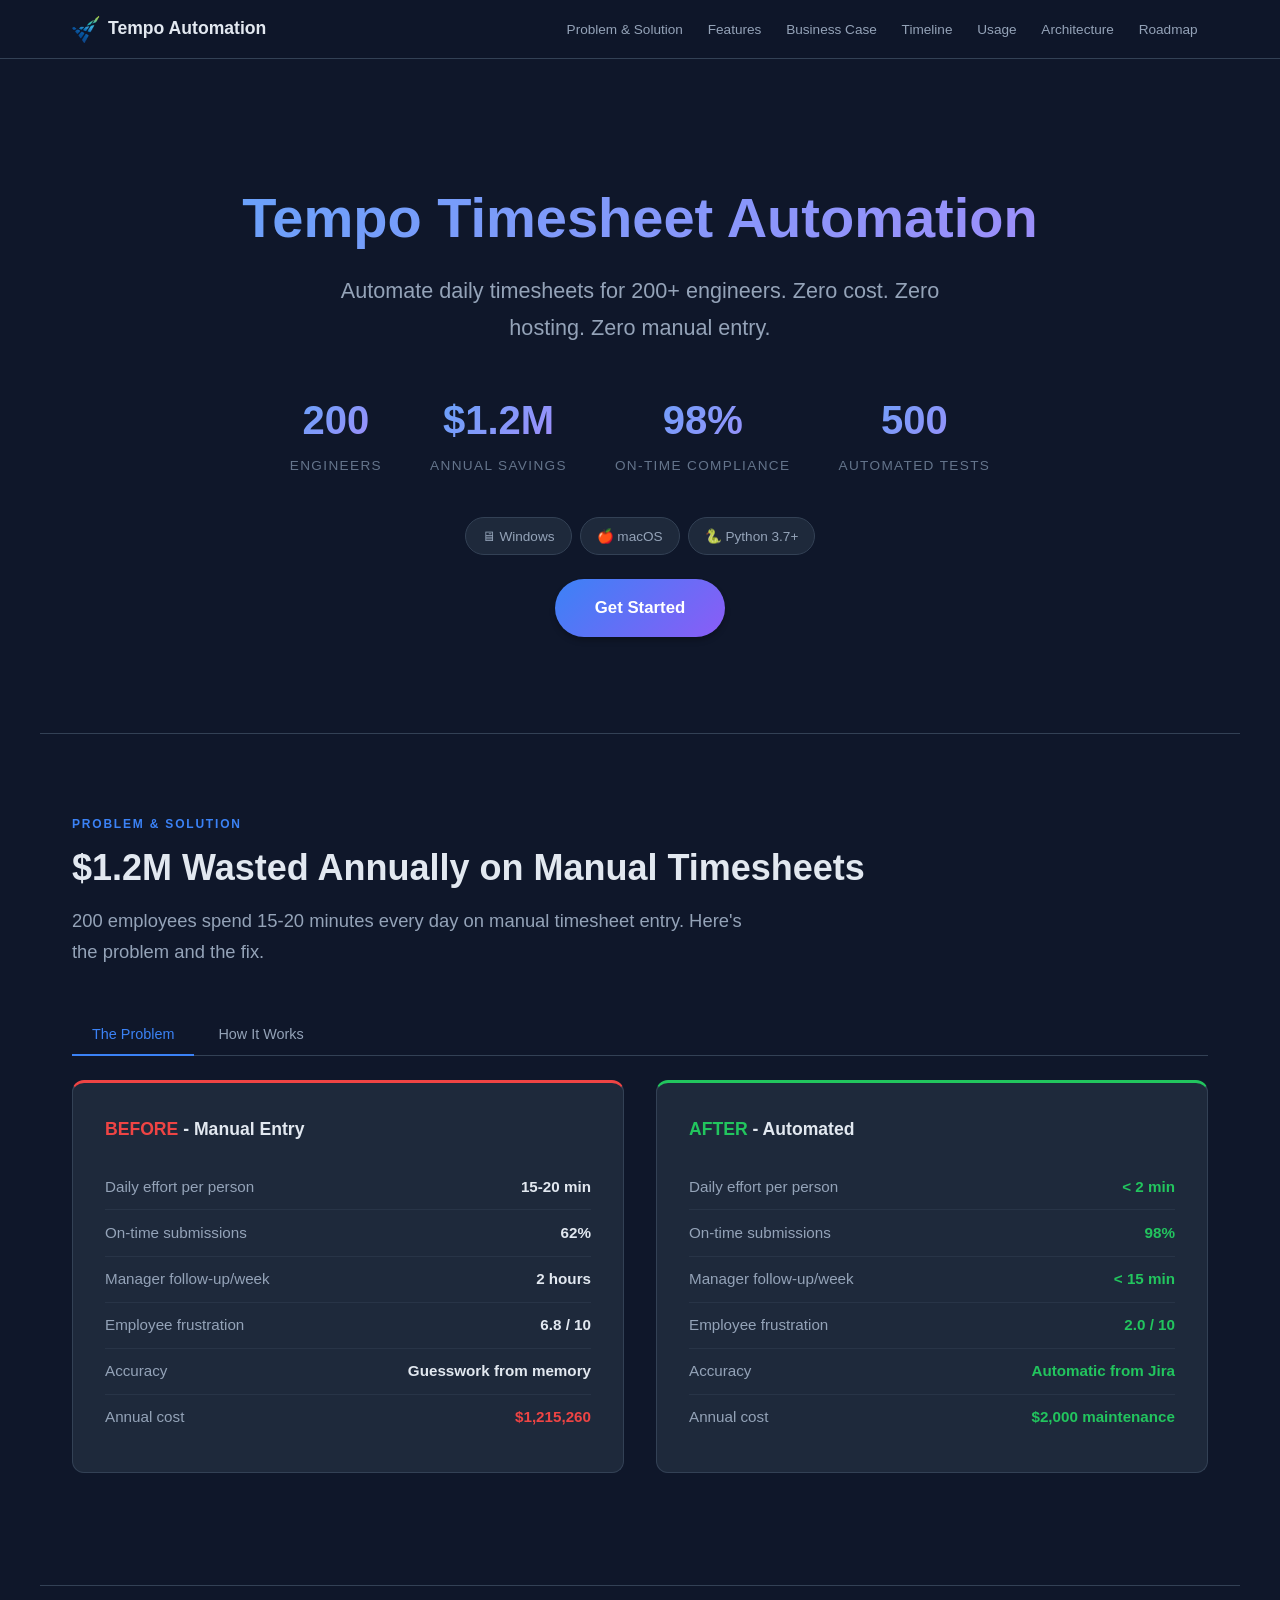
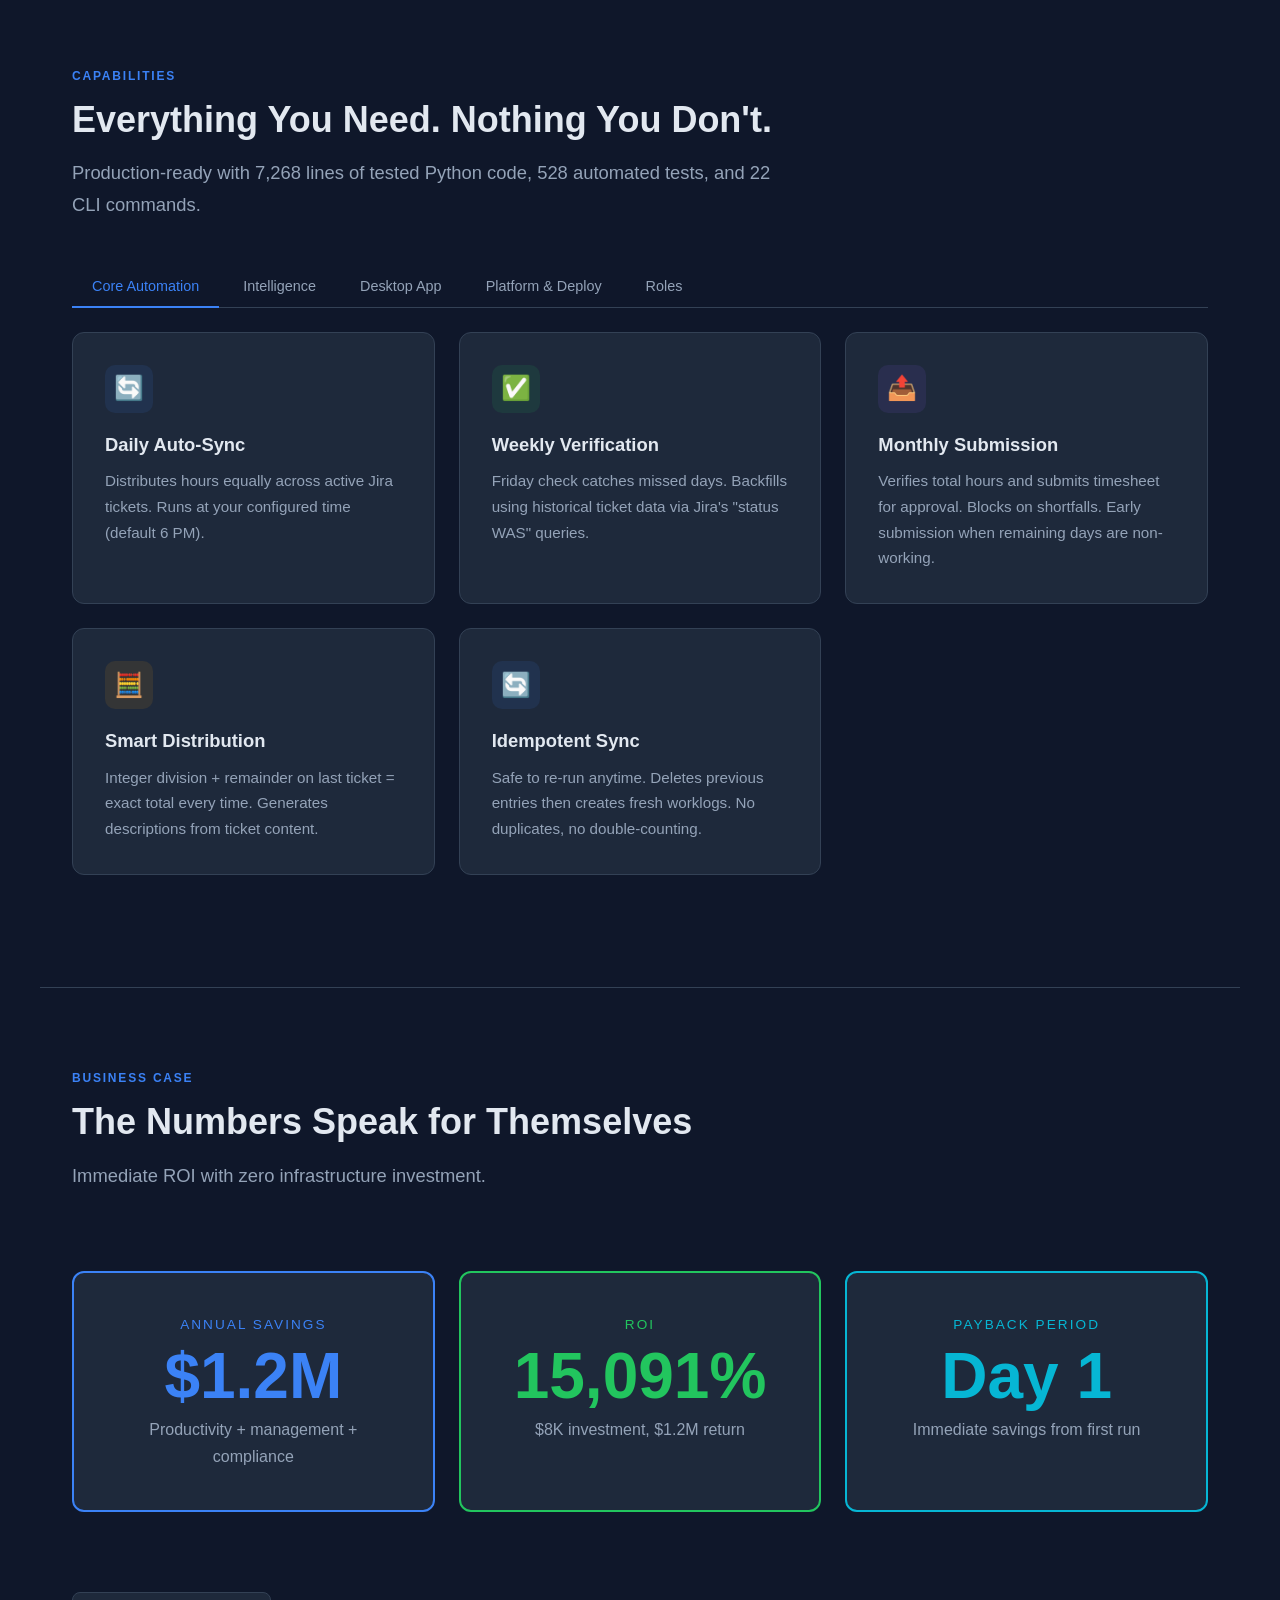
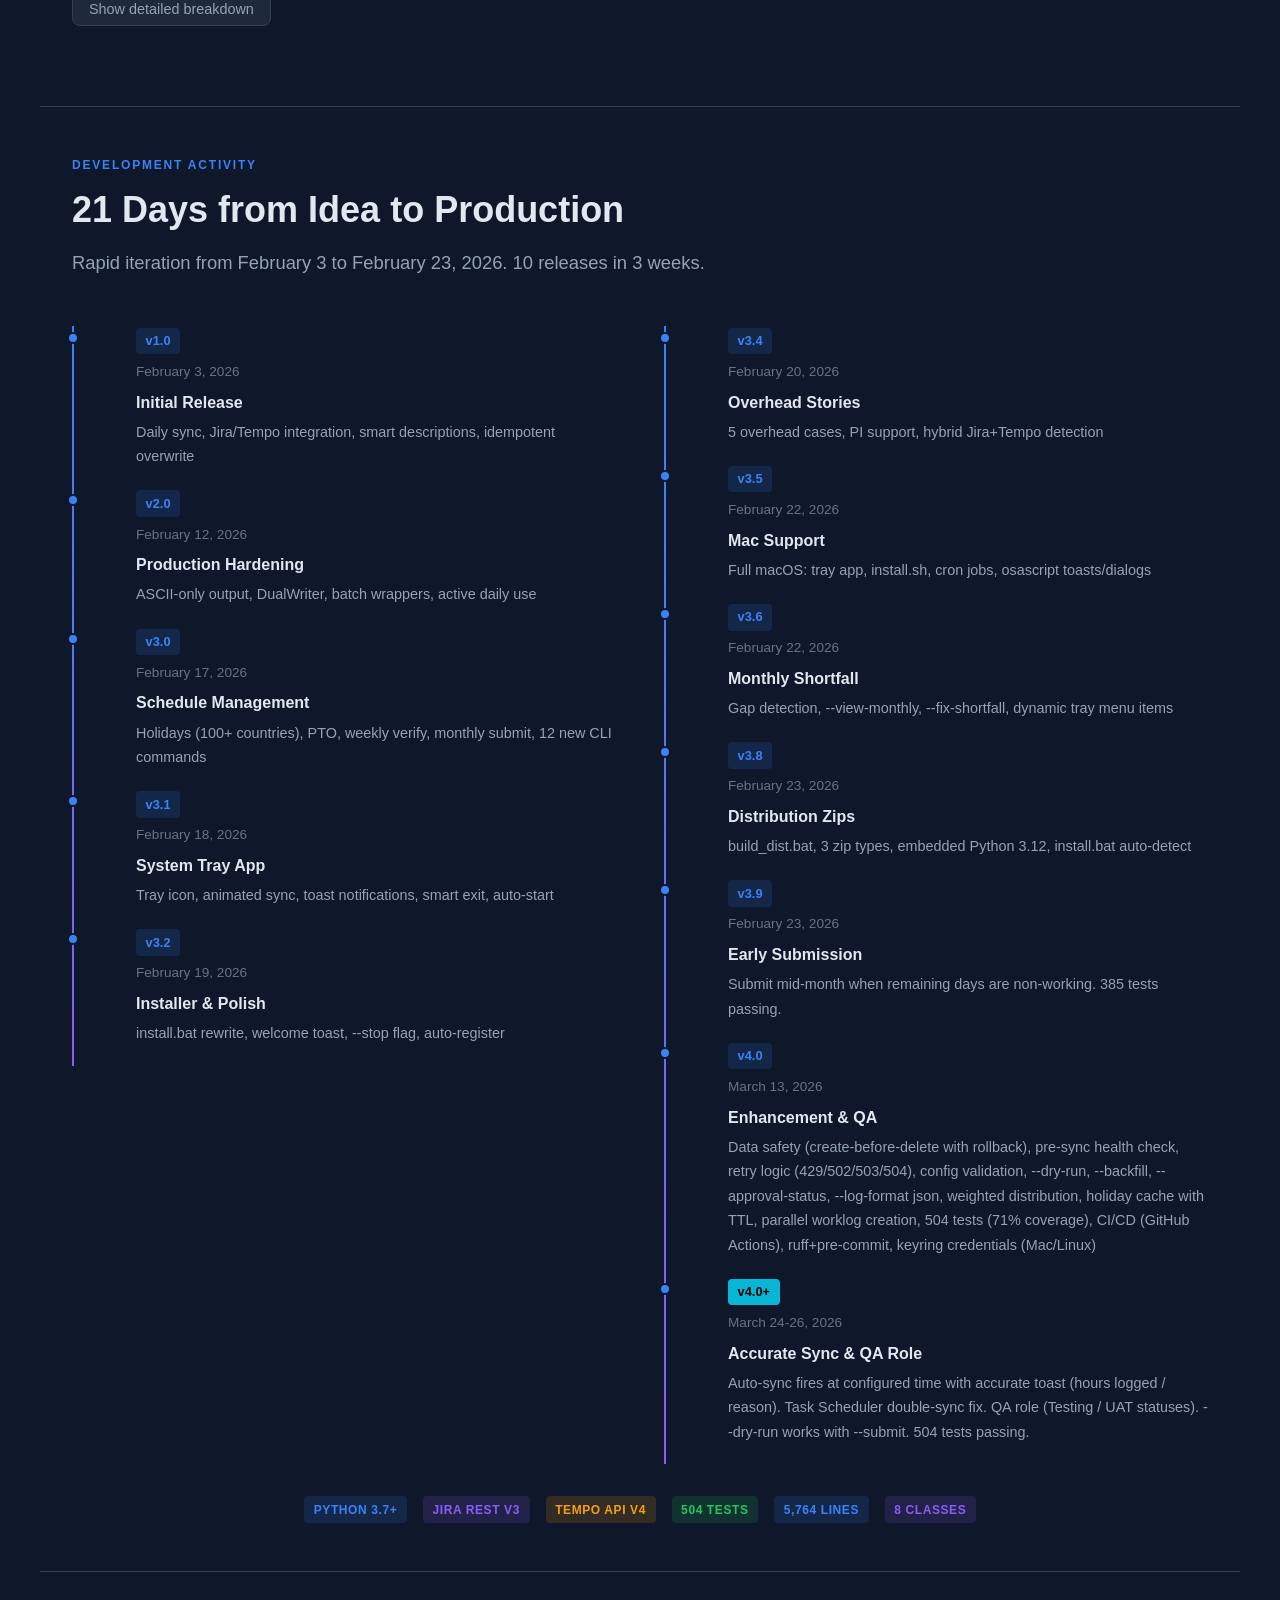
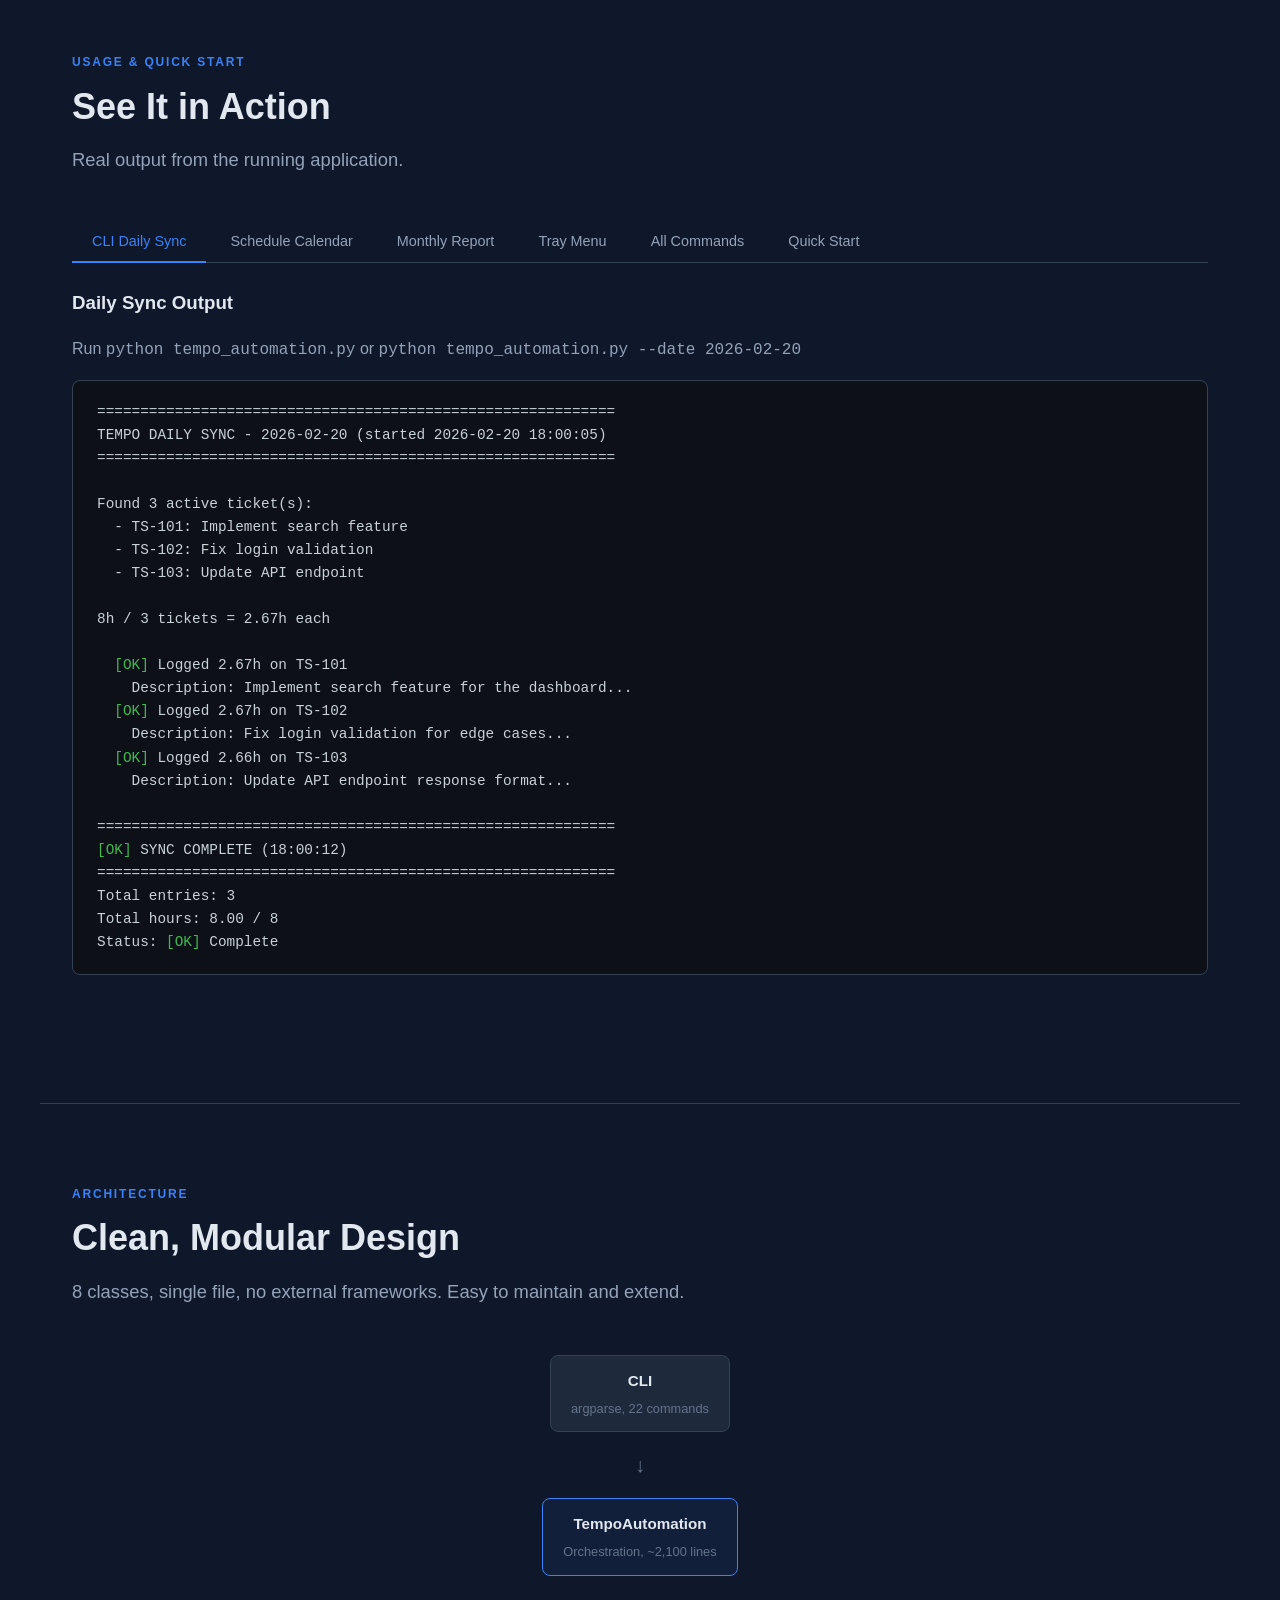
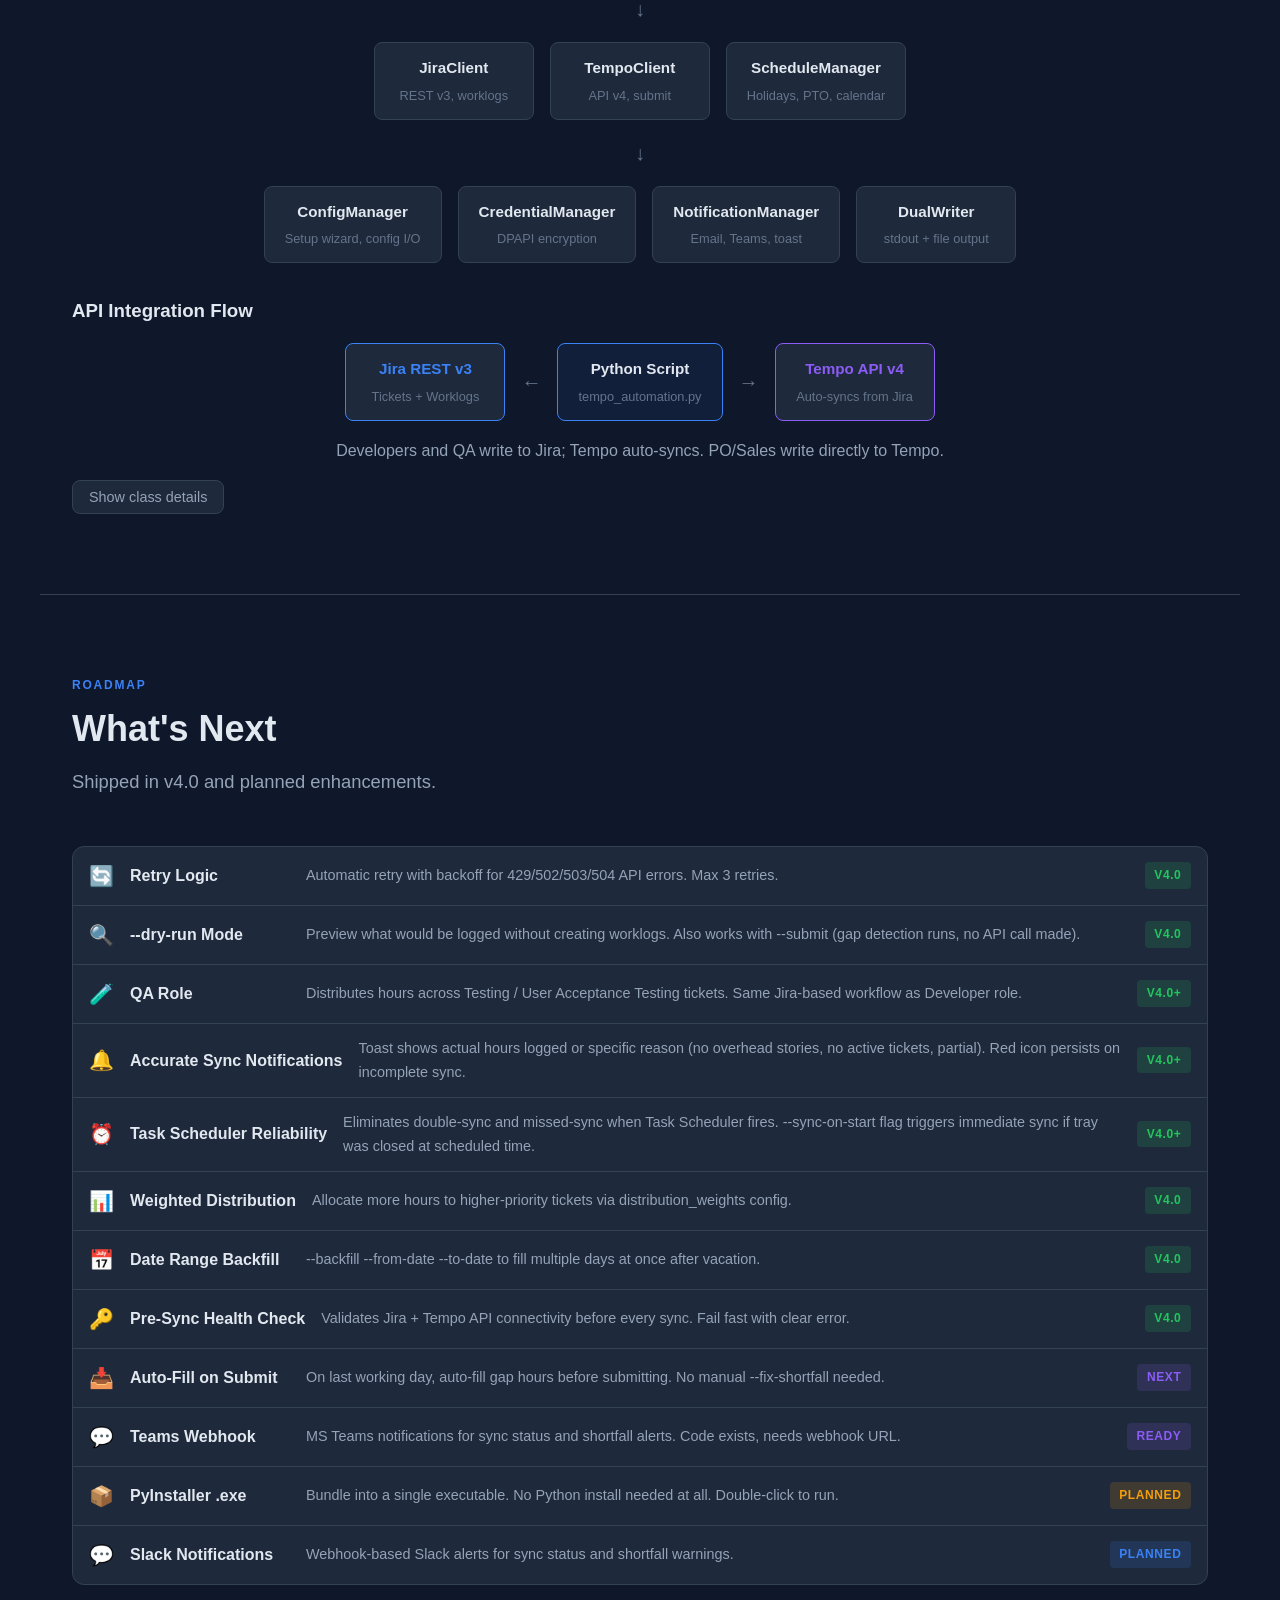
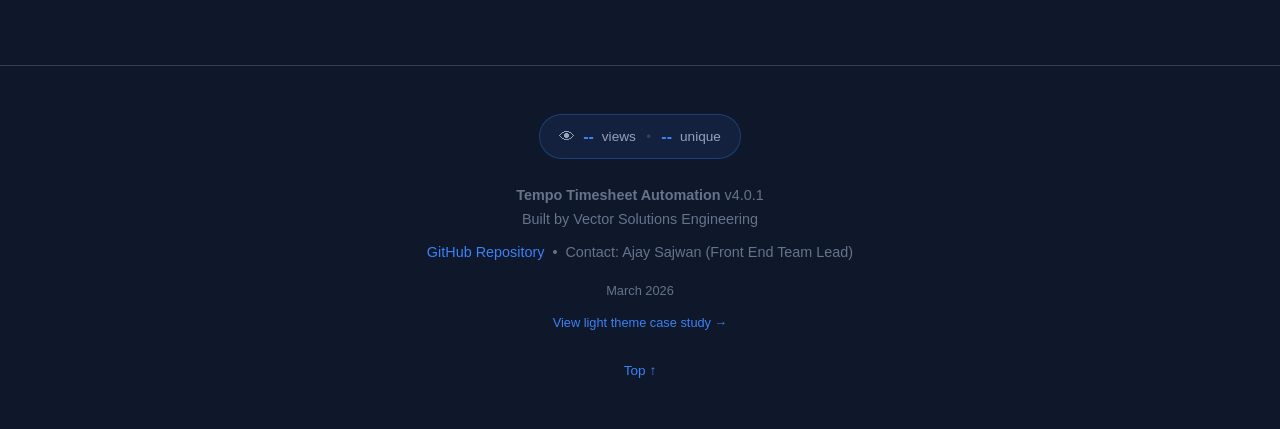
==== commit 99382fc4: "docs: update site pages with v4.0.1 version, line counts, and test counts Co-Authored-By: Claude Opu" ====
--- a/docs/site/index.html
+++ b/docs/site/index.html
@@ -188,7 +188,7 @@
 <section id="features">
   <div class="section-label">Capabilities</div>
   <h2 class="section-title">Everything You Need. Nothing You Don't.</h2>
-  <p class="section-subtitle">Production-ready with 5,764 lines of tested Python code, 504 automated tests, and 22 CLI commands.</p>
+  <p class="section-subtitle">Production-ready with 7,268 lines of tested Python code, 528 automated tests, and 22 CLI commands.</p>
 
   <span id="roles"></span>
 
@@ -974,7 +974,7 @@
     <span class="view-sep">&bull;</span>
     <span id="visitor-count" class="view-count">--</span> unique
   </div>
-  <p><strong>Tempo Timesheet Automation</strong> v4.0</p>
+  <p><strong>Tempo Timesheet Automation</strong> v4.0.1</p>
   <p>Built by Vector Solutions Engineering</p>
   <p style="margin-top: 0.5rem;">
     <a href="https://github.com/ajay-sajwan-vectorsolutions/timesheet-for-tempo">GitHub Repository</a>
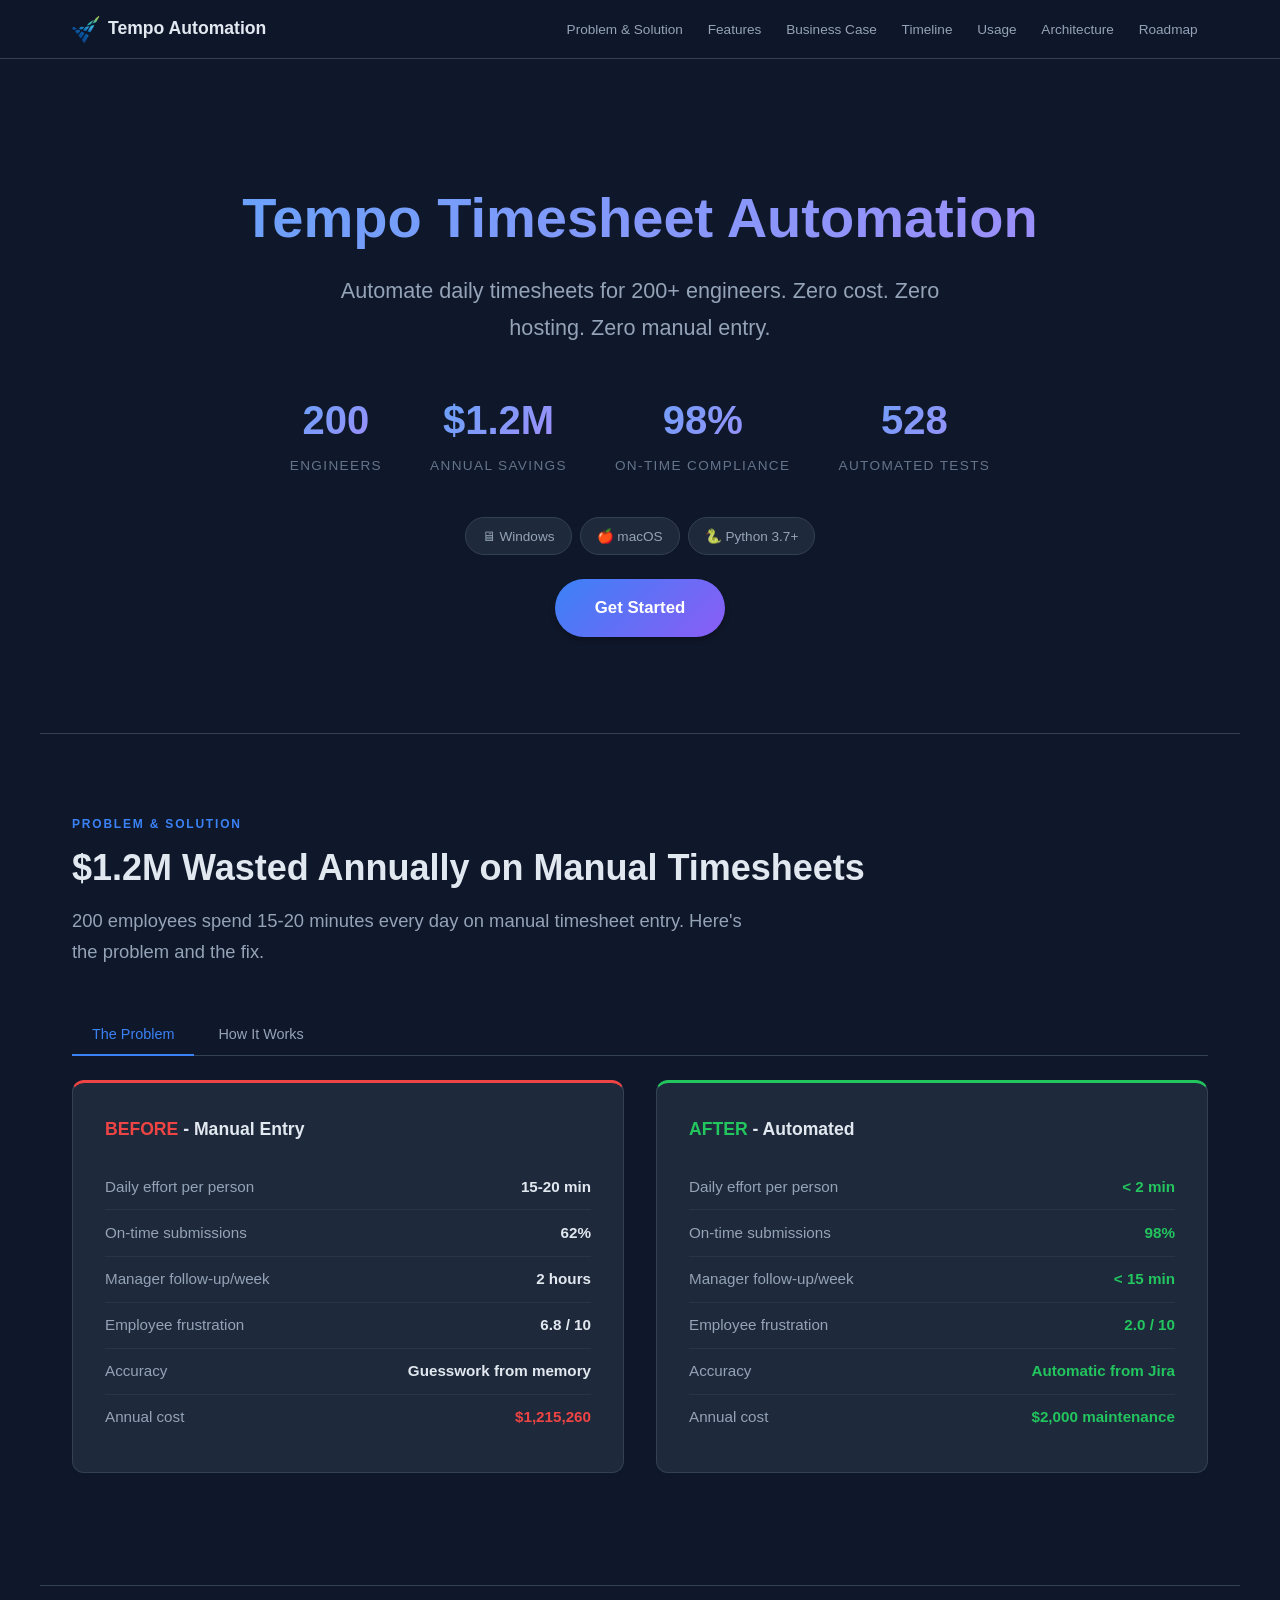
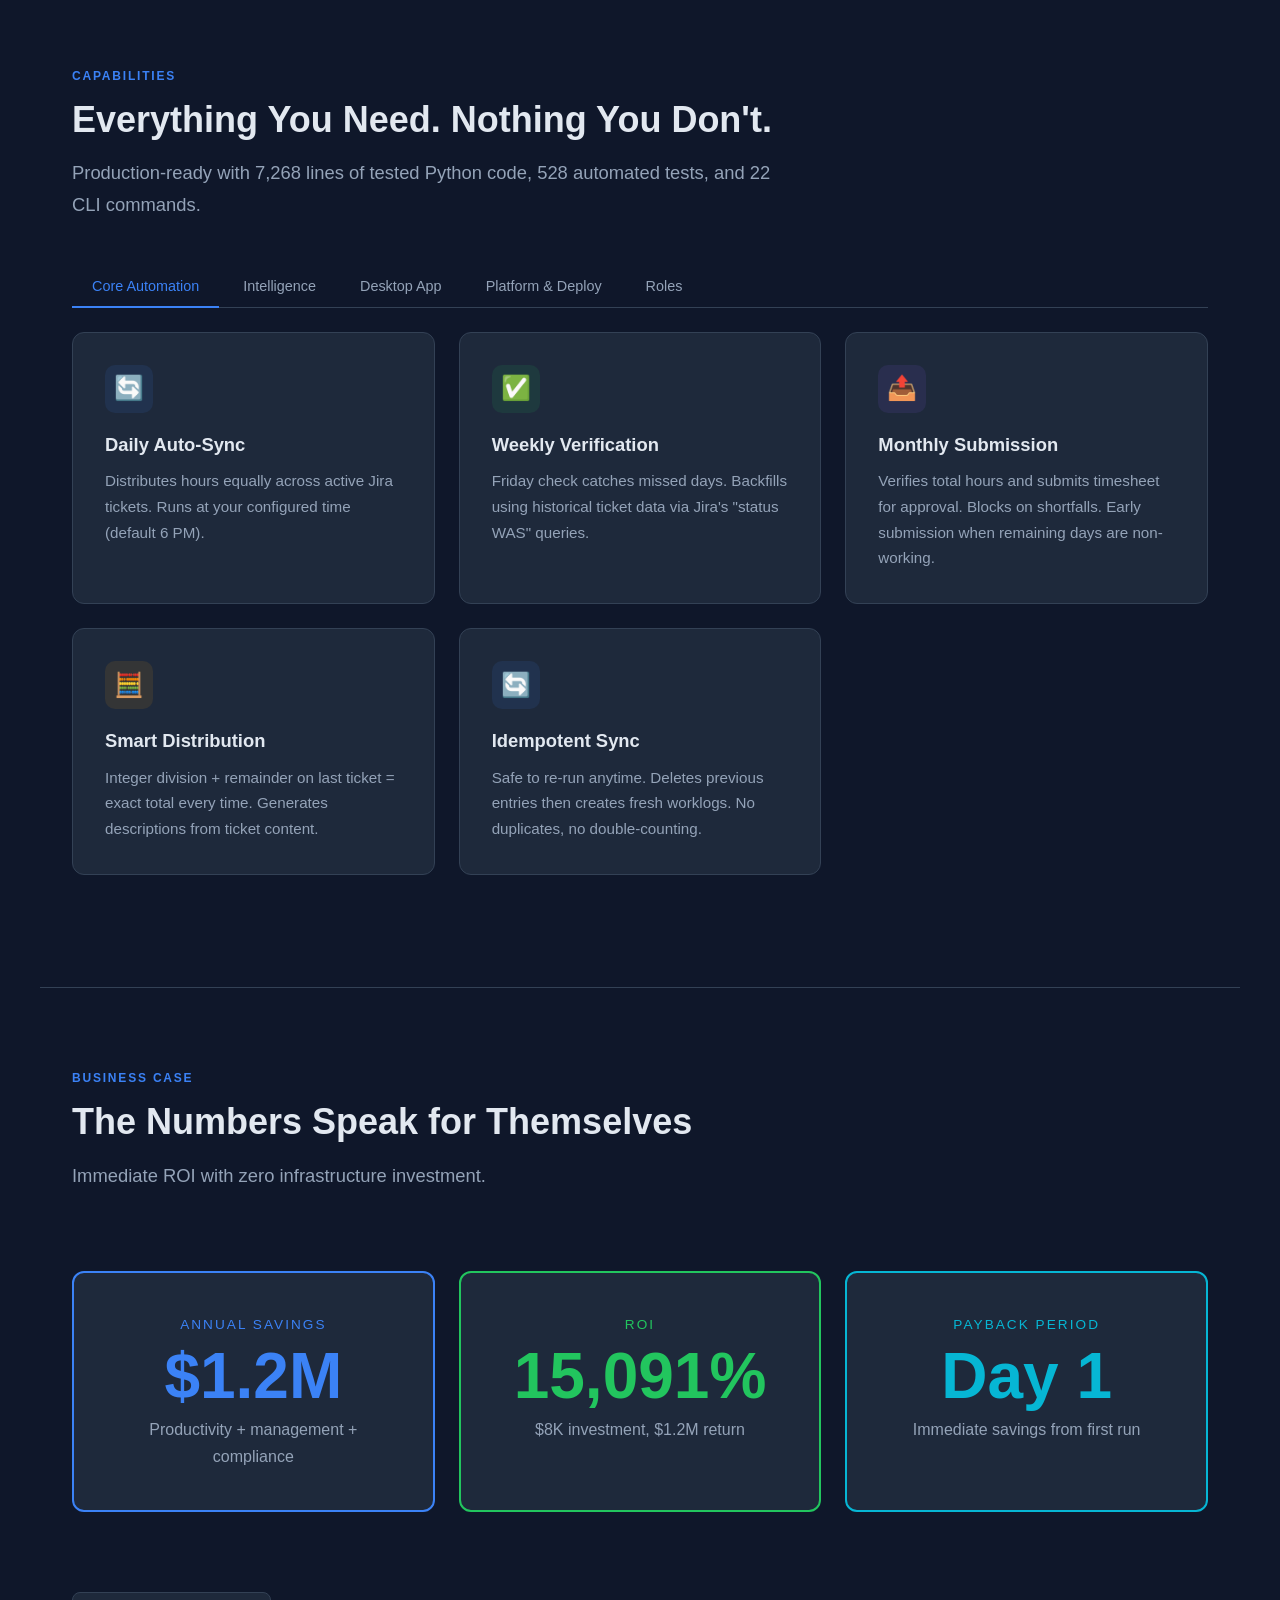
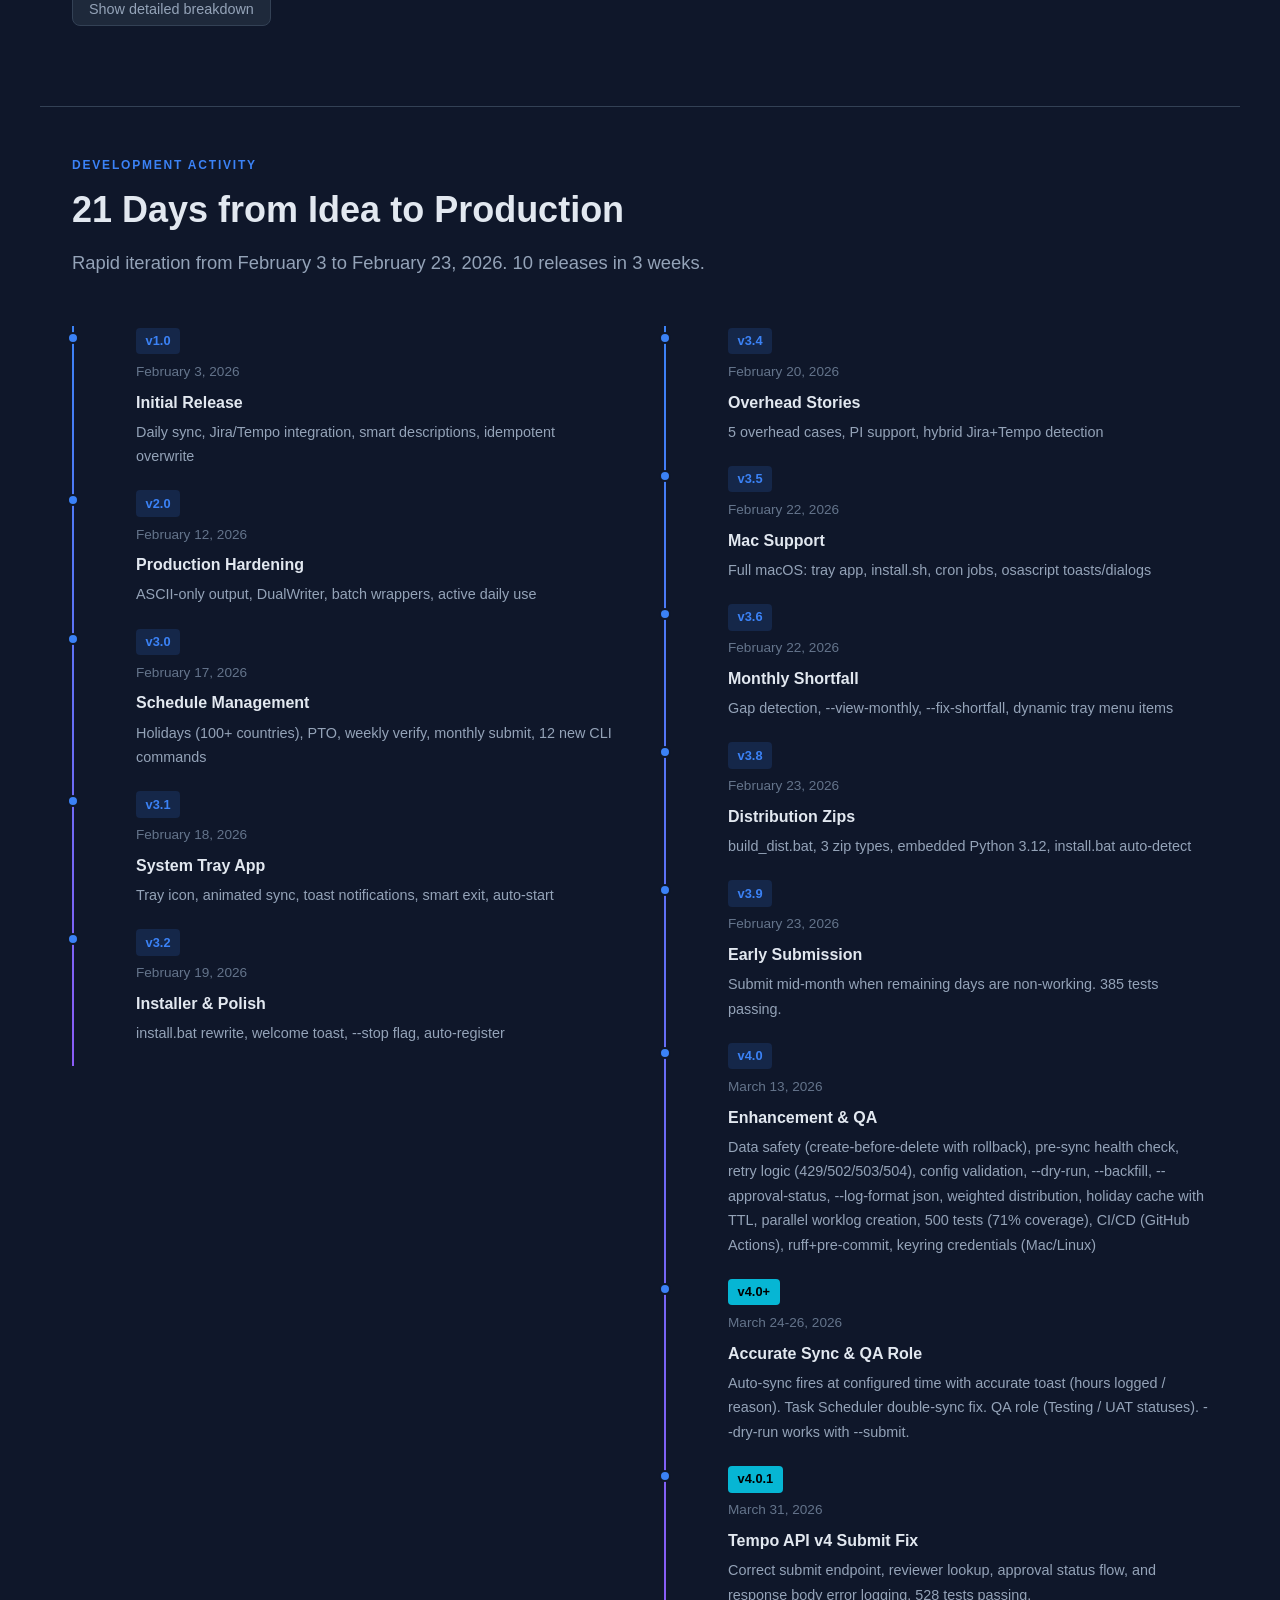
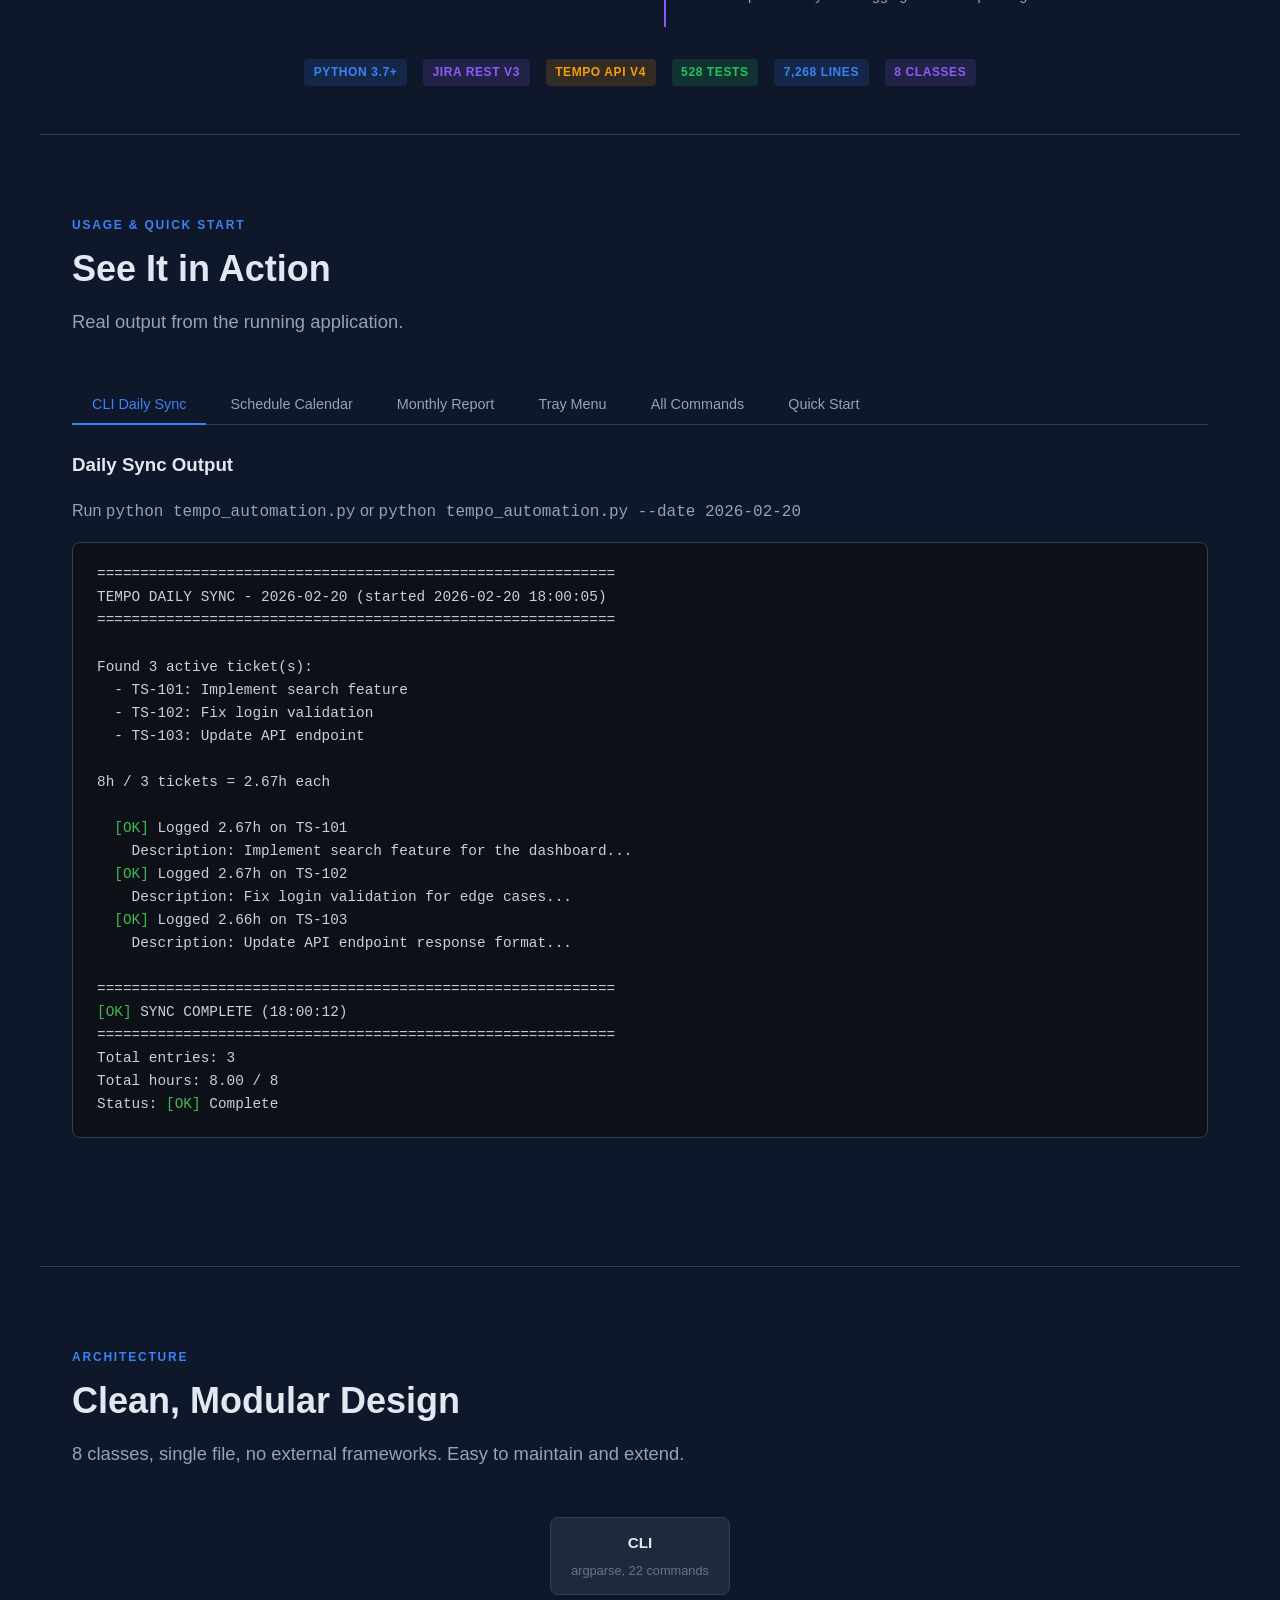
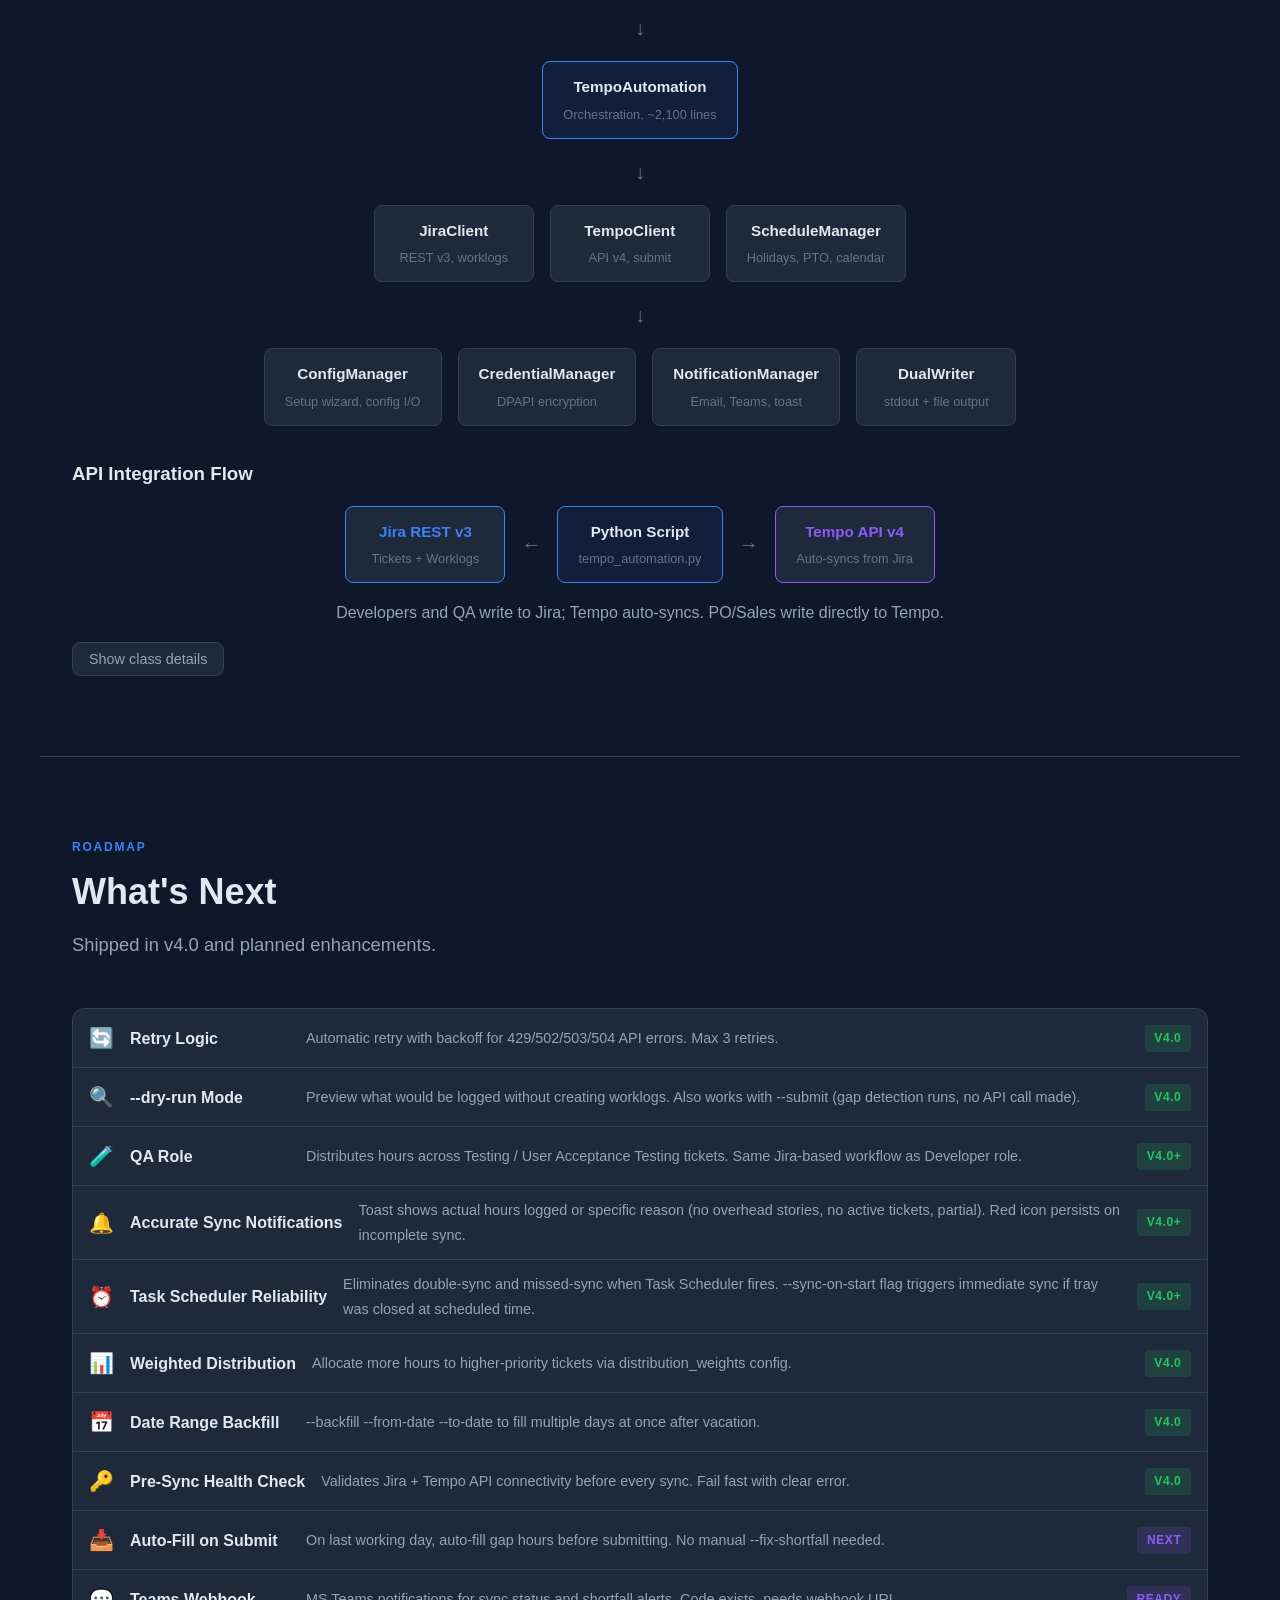
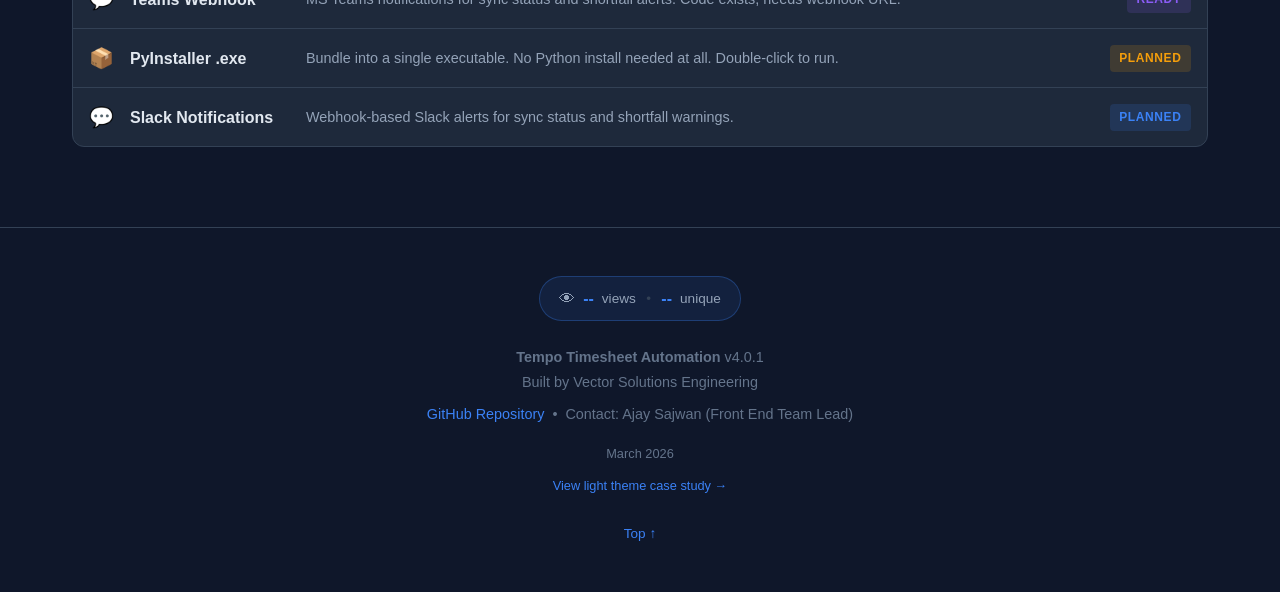
==== commit 9732c46f: "docs: refresh site pages with current version metrics Update both HTML site pages to reflect the cur" ====
--- a/docs/site/index.html
+++ b/docs/site/index.html
@@ -52,7 +52,7 @@
       <div class="stat-label">On-Time Compliance</div>
     </div>
     <div class="stat-item">
-      <div class="stat-number">500</div>
+      <div class="stat-number">528</div>
       <div class="stat-label">Automated Tests</div>
     </div>
   </div>
@@ -547,13 +547,19 @@
           <span class="version-tag">v4.0</span>
           <div class="date">March 13, 2026</div>
           <h3>Enhancement &amp; QA</h3>
-          <p>Data safety (create-before-delete with rollback), pre-sync health check, retry logic (429/502/503/504), config validation, --dry-run, --backfill, --approval-status, --log-format json, weighted distribution, holiday cache with TTL, parallel worklog creation, 504 tests (71% coverage), CI/CD (GitHub Actions), ruff+pre-commit, keyring credentials (Mac/Linux)</p>
+          <p>Data safety (create-before-delete with rollback), pre-sync health check, retry logic (429/502/503/504), config validation, --dry-run, --backfill, --approval-status, --log-format json, weighted distribution, holiday cache with TTL, parallel worklog creation, 500 tests (71% coverage), CI/CD (GitHub Actions), ruff+pre-commit, keyring credentials (Mac/Linux)</p>
         </div>
         <div class="timeline-item">
           <span class="version-tag" style="background: var(--accent-cyan); color: #000;">v4.0+</span>
           <div class="date">March 24-26, 2026</div>
           <h3>Accurate Sync &amp; QA Role</h3>
-          <p>Auto-sync fires at configured time with accurate toast (hours logged / reason). Task Scheduler double-sync fix. QA role (Testing / UAT statuses). --dry-run works with --submit. 504 tests passing.</p>
+          <p>Auto-sync fires at configured time with accurate toast (hours logged / reason). Task Scheduler double-sync fix. QA role (Testing / UAT statuses). --dry-run works with --submit.</p>
+        </div>
+        <div class="timeline-item">
+          <span class="version-tag" style="background: var(--accent-cyan); color: #000;">v4.0.1</span>
+          <div class="date">March 31, 2026</div>
+          <h3>Tempo API v4 Submit Fix</h3>
+          <p>Correct submit endpoint, reviewer lookup, approval status flow, and response body error logging. 528 tests passing.</p>
         </div>
       </div>
     </div>
@@ -563,8 +569,8 @@
     <span class="badge badge-blue">Python 3.7+</span>
     <span class="badge badge-purple">Jira REST v3</span>
     <span class="badge badge-orange">Tempo API v4</span>
-    <span class="badge badge-green">504 Tests</span>
-    <span class="badge badge-blue">5,764 Lines</span>
+    <span class="badge badge-green">528 Tests</span>
+    <span class="badge badge-blue">7,268 Lines</span>
     <span class="badge badge-purple">8 Classes</span>
   </div>
 </section>
@@ -688,7 +694,7 @@
     </div>
 
     <div id="tab-cli-commands" class="tab-content">
-      <h3 class="mb-2">18 CLI Commands</h3>
+      <h3 class="mb-2">22 CLI Commands</h3>
       <p class="text-muted mb-2">Full command reference: <code>python tempo_automation.py [option]</code></p>
       <div style="display: grid; grid-template-columns: 1fr 1fr; gap: 1rem;">
         <div class="code-block" style="margin: 0;">
@@ -874,7 +880,7 @@
         <tr><td>TempoClient</td><td>157</td><td>Worklogs, submit timesheet, periods</td></tr>
         <tr><td>NotificationManager</td><td>247</td><td>SMTP email, Teams webhook, desktop toast</td></tr>
         <tr><td>TempoAutomation</td><td>2,574</td><td>Orchestration, sync, verify, backfill, overhead, approval status</td></tr>
-        <tr class="highlight-row"><td>Total</td><td>5,446</td><td>+ CLI (308 lines, 22 arguments)</td></tr>
+        <tr class="highlight-row"><td>Total</td><td>5,411</td><td>+ CLI (308 lines, 22 arguments)</td></tr>
       </tbody>
     </table>
   </div>
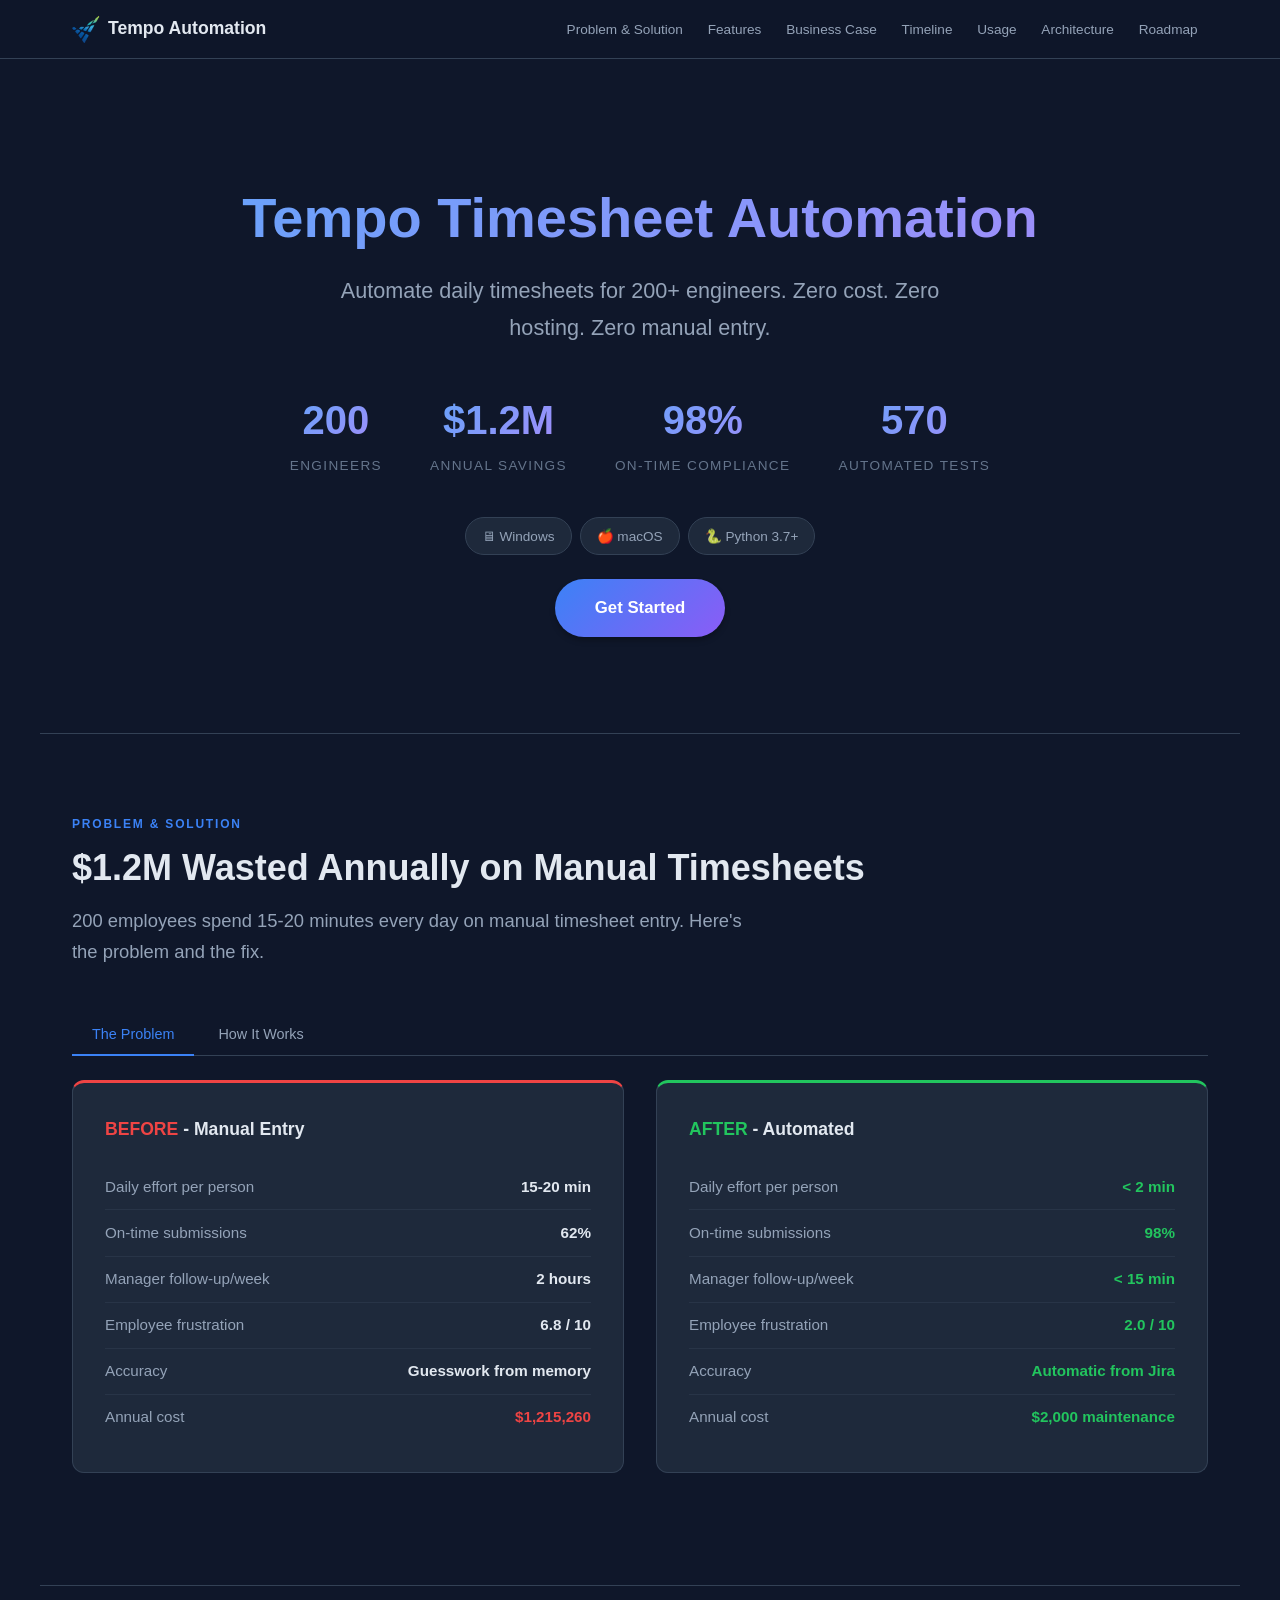
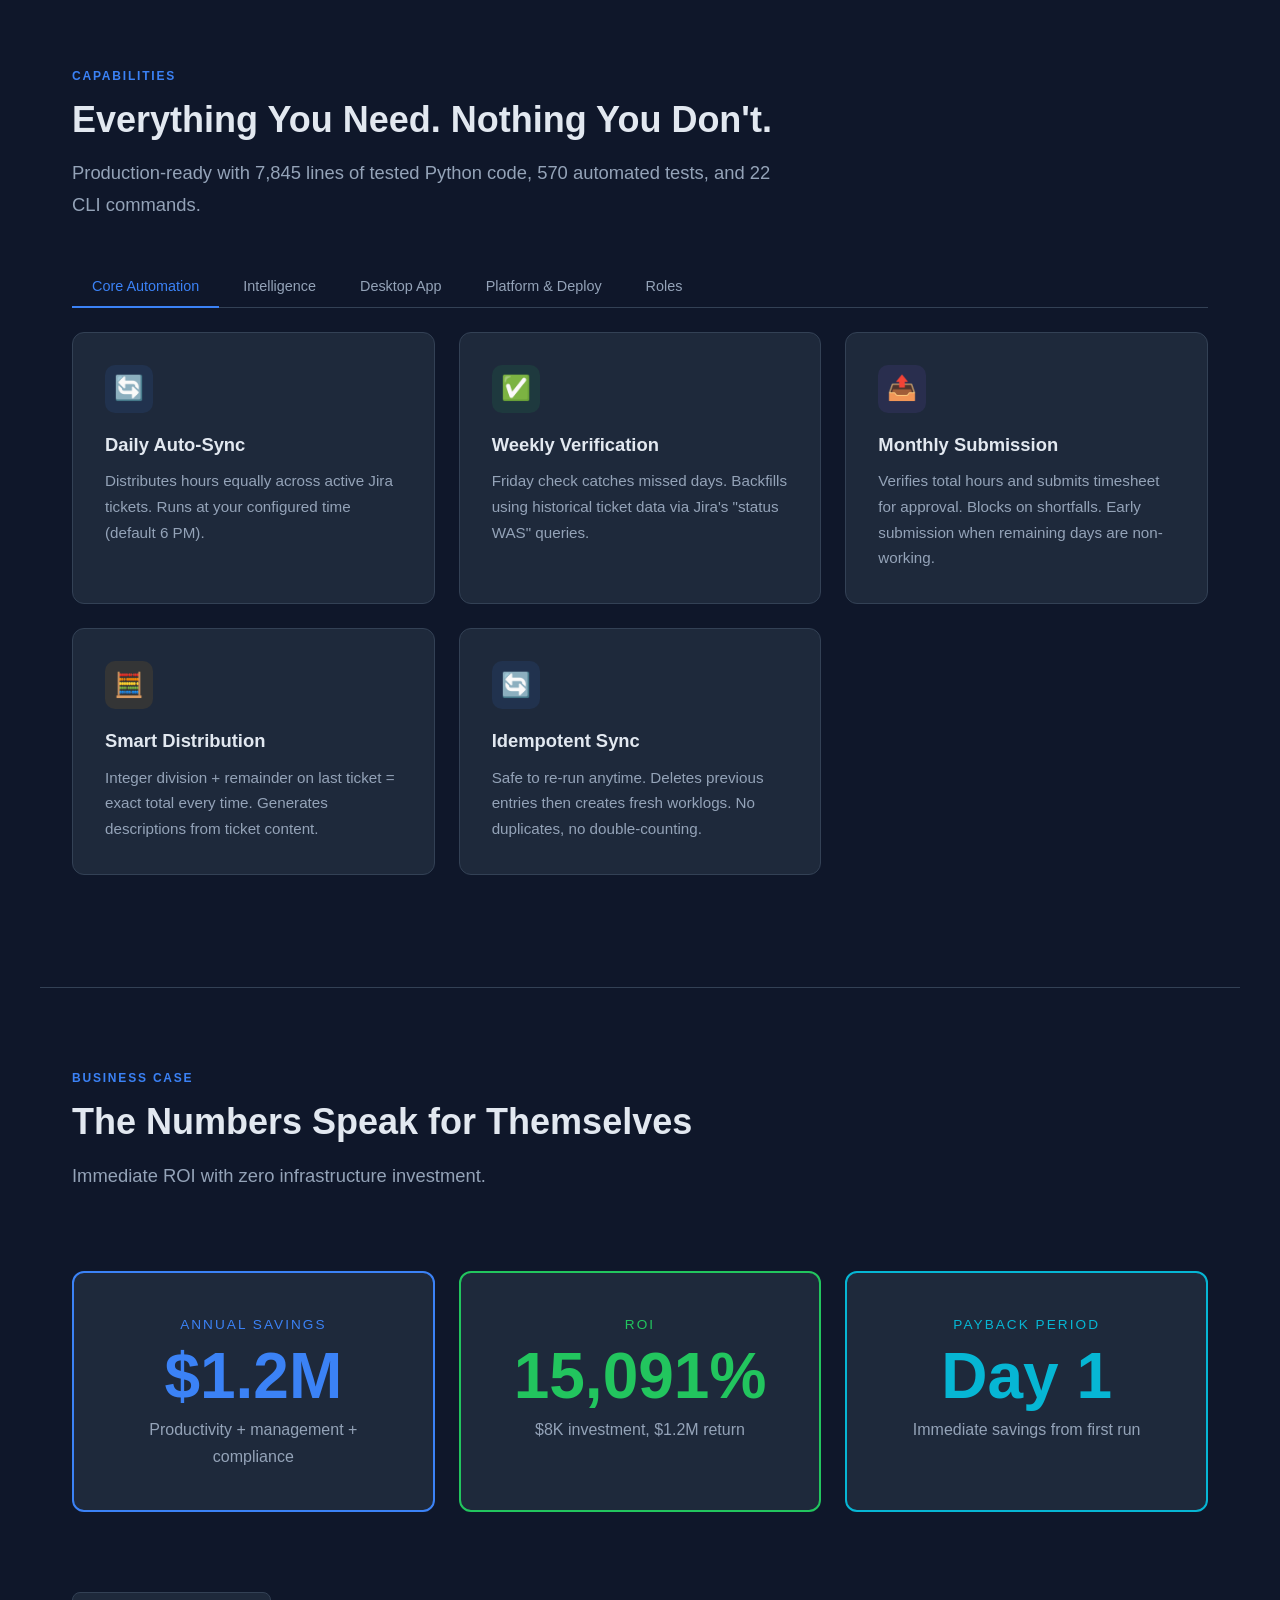
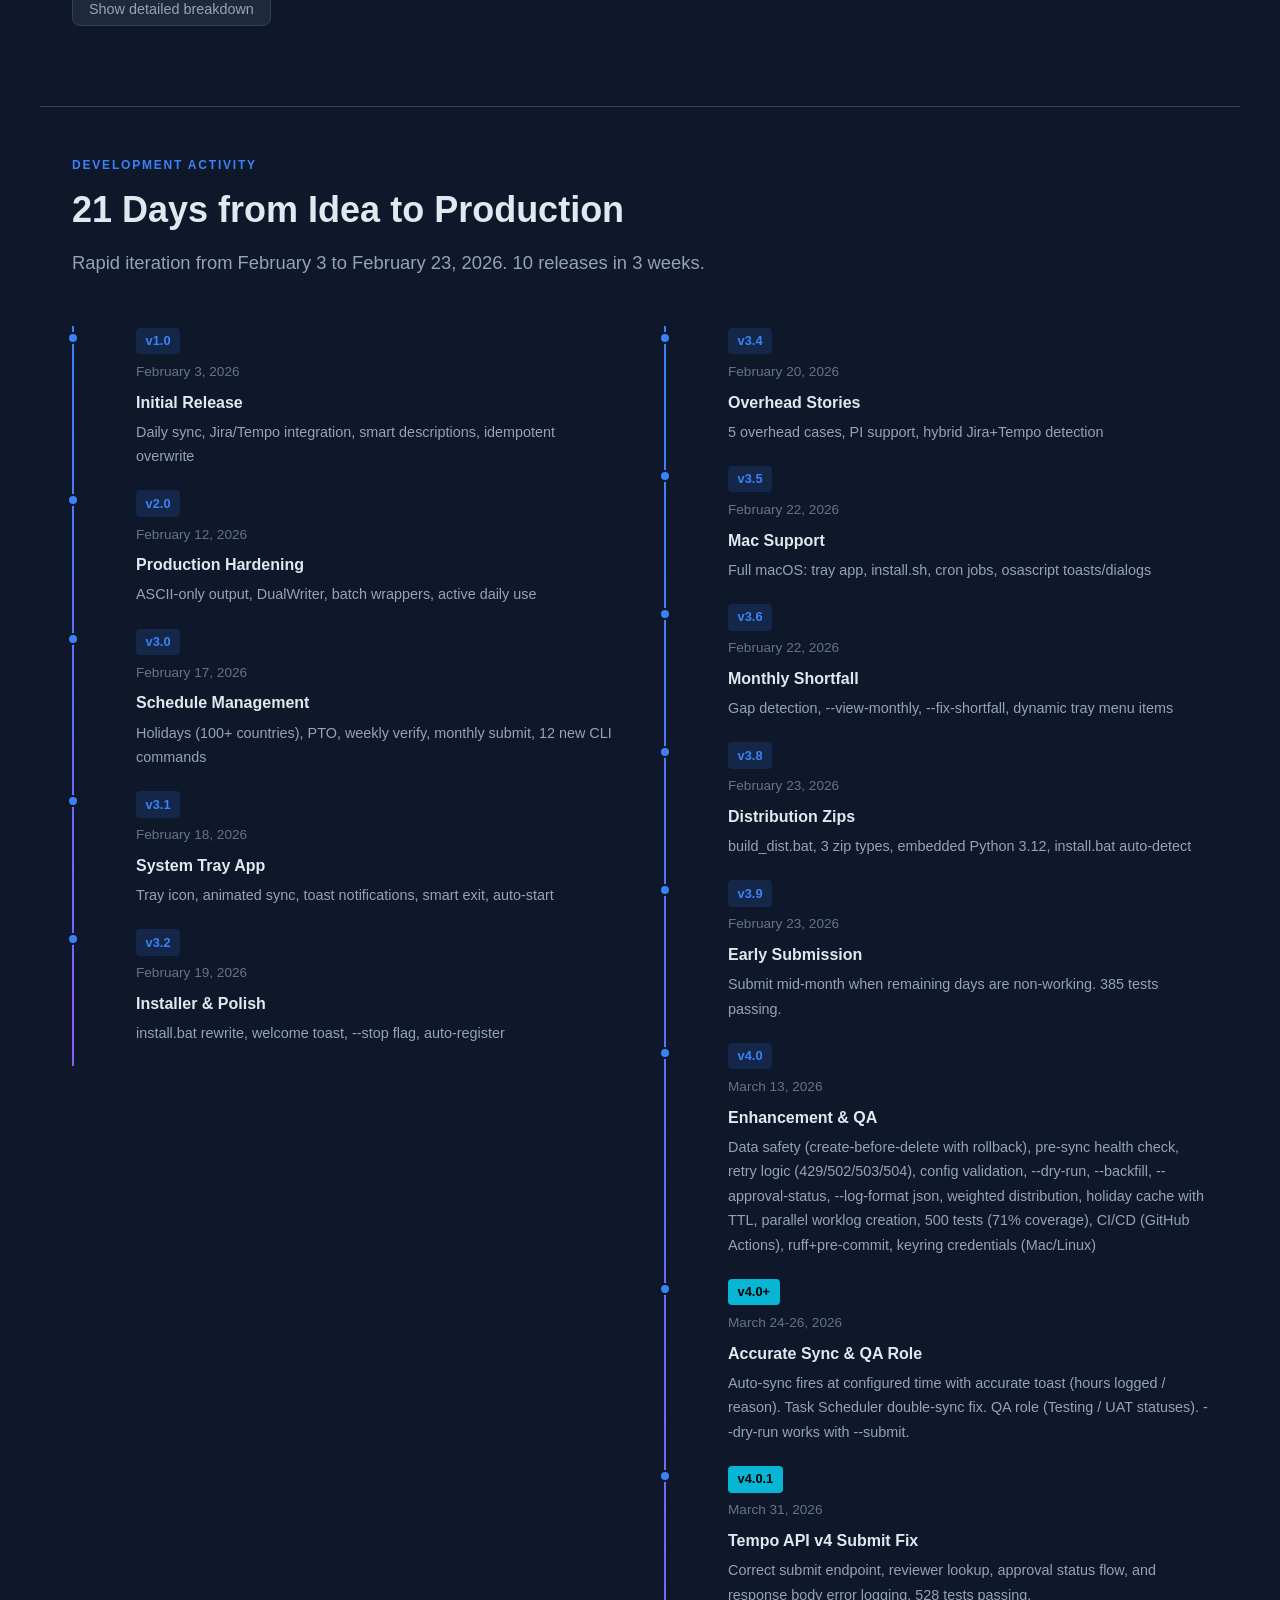
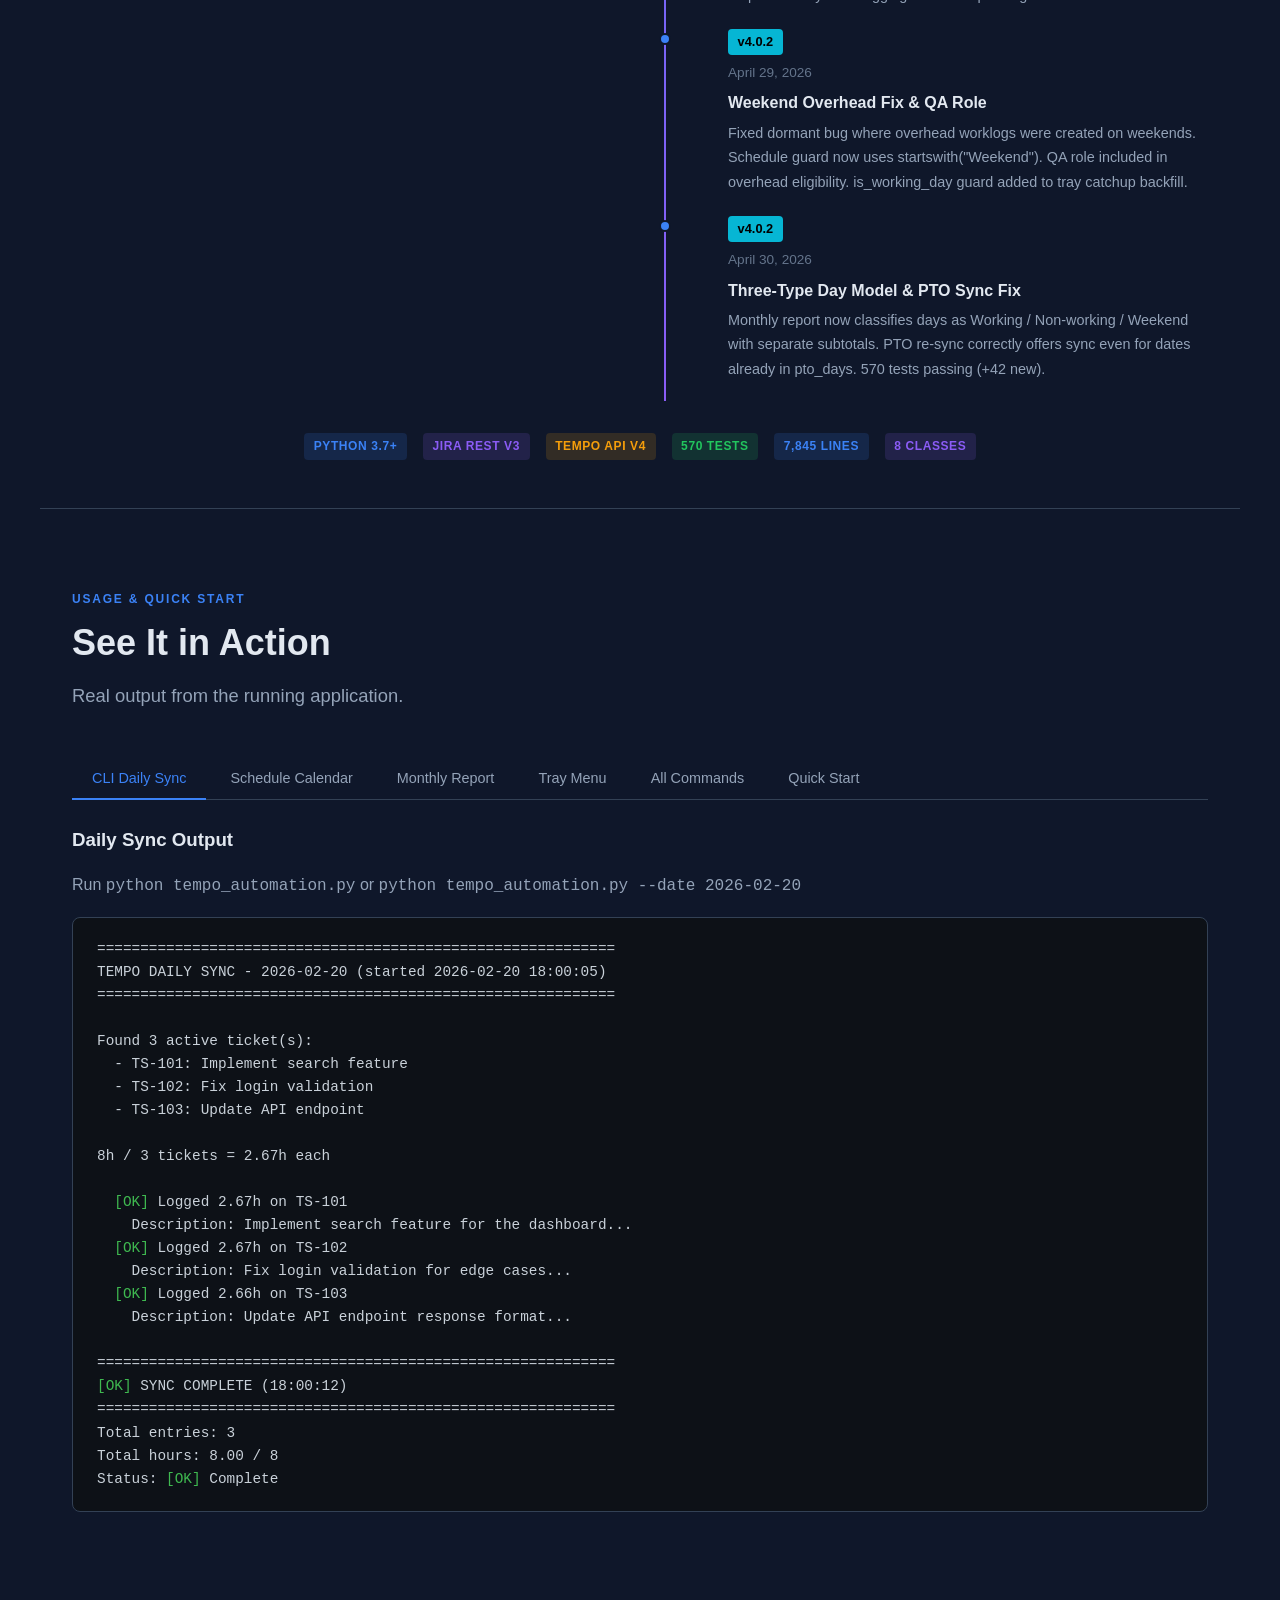
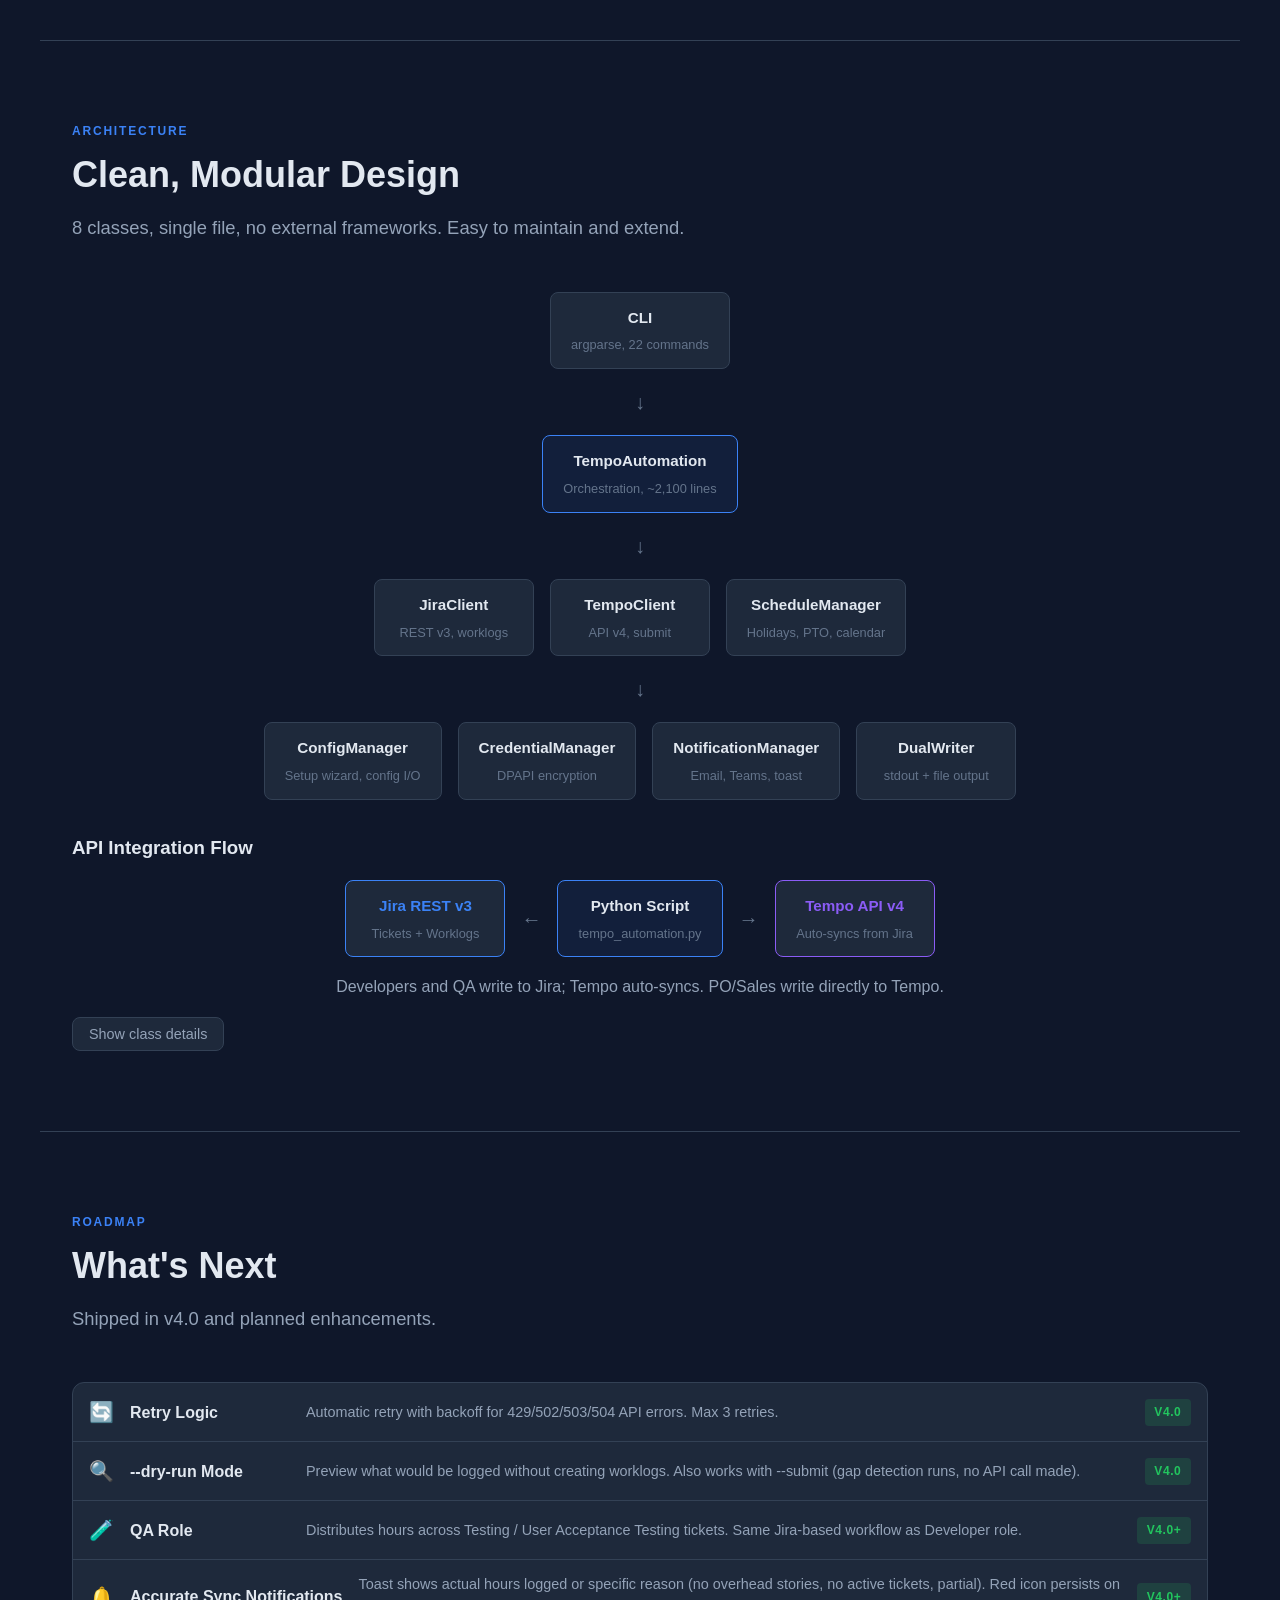
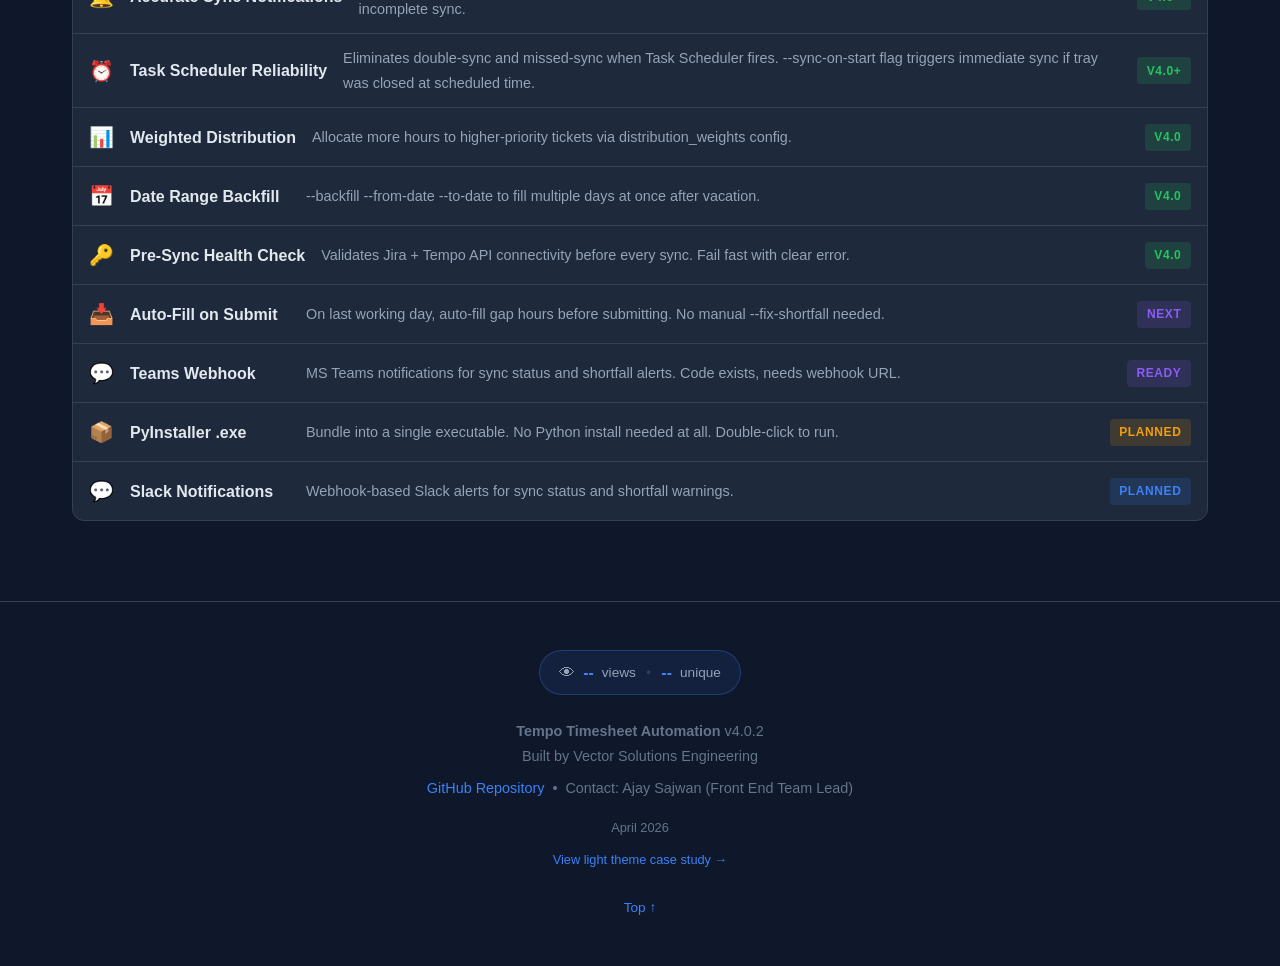
==== commit 873d3584: "docs: refresh site pages to v4.0.2 with latest fixes and metrics - Bump version to v4.0.2, date to A" ====
--- a/docs/site/index.html
+++ b/docs/site/index.html
@@ -52,7 +52,7 @@
       <div class="stat-label">On-Time Compliance</div>
     </div>
     <div class="stat-item">
-      <div class="stat-number">528</div>
+      <div class="stat-number">570</div>
       <div class="stat-label">Automated Tests</div>
     </div>
   </div>
@@ -188,7 +188,7 @@
 <section id="features">
   <div class="section-label">Capabilities</div>
   <h2 class="section-title">Everything You Need. Nothing You Don't.</h2>
-  <p class="section-subtitle">Production-ready with 7,268 lines of tested Python code, 528 automated tests, and 22 CLI commands.</p>
+  <p class="section-subtitle">Production-ready with 7,845 lines of tested Python code, 570 automated tests, and 22 CLI commands.</p>
 
   <span id="roles"></span>
 
@@ -561,6 +561,18 @@
           <h3>Tempo API v4 Submit Fix</h3>
           <p>Correct submit endpoint, reviewer lookup, approval status flow, and response body error logging. 528 tests passing.</p>
         </div>
+        <div class="timeline-item">
+          <span class="version-tag" style="background: var(--accent-cyan); color: #000;">v4.0.2</span>
+          <div class="date">April 29, 2026</div>
+          <h3>Weekend Overhead Fix &amp; QA Role</h3>
+          <p>Fixed dormant bug where overhead worklogs were created on weekends. Schedule guard now uses startswith("Weekend"). QA role included in overhead eligibility. is_working_day guard added to tray catchup backfill.</p>
+        </div>
+        <div class="timeline-item">
+          <span class="version-tag" style="background: var(--accent-cyan); color: #000;">v4.0.2</span>
+          <div class="date">April 30, 2026</div>
+          <h3>Three-Type Day Model &amp; PTO Sync Fix</h3>
+          <p>Monthly report now classifies days as Working / Non-working / Weekend with separate subtotals. PTO re-sync correctly offers sync even for dates already in pto_days. 570 tests passing (+42 new).</p>
+        </div>
       </div>
     </div>
   </div>
@@ -569,8 +581,8 @@
     <span class="badge badge-blue">Python 3.7+</span>
     <span class="badge badge-purple">Jira REST v3</span>
     <span class="badge badge-orange">Tempo API v4</span>
-    <span class="badge badge-green">528 Tests</span>
-    <span class="badge badge-blue">7,268 Lines</span>
+    <span class="badge badge-green">570 Tests</span>
+    <span class="badge badge-blue">7,845 Lines</span>
     <span class="badge badge-purple">8 Classes</span>
   </div>
 </section>
@@ -650,15 +662,19 @@
 &nbsp;&nbsp;2026-02-05&nbsp;&nbsp;&nbsp;Thursday&nbsp;&nbsp;&nbsp;&nbsp;&nbsp;&nbsp;8.0h&nbsp;&nbsp;&nbsp;&nbsp;&nbsp;8.0h&nbsp;&nbsp;&nbsp;&nbsp;&nbsp;&nbsp;&nbsp;<span class="success">[OK]</span><br>
 &nbsp;&nbsp;2026-02-06&nbsp;&nbsp;&nbsp;Friday&nbsp;&nbsp;&nbsp;&nbsp;&nbsp;&nbsp;&nbsp;&nbsp;8.0h&nbsp;&nbsp;&nbsp;&nbsp;&nbsp;8.0h&nbsp;&nbsp;&nbsp;&nbsp;&nbsp;&nbsp;&nbsp;<span class="success">[OK]</span><br>
 &nbsp;&nbsp;2026-02-09&nbsp;&nbsp;&nbsp;Monday&nbsp;&nbsp;&nbsp;&nbsp;&nbsp;&nbsp;&nbsp;&nbsp;8.0h&nbsp;&nbsp;&nbsp;&nbsp;&nbsp;8.0h&nbsp;&nbsp;&nbsp;&nbsp;&nbsp;&nbsp;&nbsp;<span class="success">[OK]</span><br>
-&nbsp;&nbsp;2026-02-10&nbsp;&nbsp;&nbsp;Tuesday&nbsp;&nbsp;&nbsp;&nbsp;&nbsp;&nbsp;&nbsp;8.0h&nbsp;&nbsp;&nbsp;&nbsp;&nbsp;8.0h&nbsp;&nbsp;&nbsp;&nbsp;&nbsp;&nbsp;&nbsp;<span class="success">[OK]</span><br>
-&nbsp;&nbsp;2026-02-11&nbsp;&nbsp;&nbsp;Wednesday&nbsp;&nbsp;&nbsp;&nbsp;&nbsp;8.0h&nbsp;&nbsp;&nbsp;&nbsp;&nbsp;8.0h&nbsp;&nbsp;&nbsp;&nbsp;&nbsp;&nbsp;&nbsp;<span class="success">[OK]</span><br>
-&nbsp;&nbsp;2026-02-12&nbsp;&nbsp;&nbsp;Thursday&nbsp;&nbsp;&nbsp;&nbsp;&nbsp;&nbsp;8.0h&nbsp;&nbsp;&nbsp;&nbsp;&nbsp;8.0h&nbsp;&nbsp;&nbsp;&nbsp;&nbsp;&nbsp;&nbsp;<span class="success">[OK]</span><br>
-&nbsp;&nbsp;2026-02-13&nbsp;&nbsp;&nbsp;Friday&nbsp;&nbsp;&nbsp;&nbsp;&nbsp;&nbsp;&nbsp;&nbsp;8.0h&nbsp;&nbsp;&nbsp;&nbsp;&nbsp;8.0h&nbsp;&nbsp;&nbsp;&nbsp;&nbsp;&nbsp;&nbsp;<span class="success">[OK]</span><br>
+&nbsp;&nbsp;2026-02-16&nbsp;&nbsp;&nbsp;Monday&nbsp;&nbsp;&nbsp;&nbsp;&nbsp;&nbsp;&nbsp;&nbsp;8.0h&nbsp;&nbsp;&nbsp;&nbsp;&nbsp;8.0h&nbsp;&nbsp;&nbsp;&nbsp;&nbsp;&nbsp;&nbsp;<span class="success">[OK]</span><br>
+&nbsp;&nbsp;2026-02-17&nbsp;&nbsp;&nbsp;Tuesday&nbsp;&nbsp;&nbsp;&nbsp;&nbsp;&nbsp;&nbsp;-- (PTO)&nbsp;&nbsp;8.0h&nbsp;&nbsp;&nbsp;&nbsp;&nbsp;&nbsp;&nbsp;<span class="error">[!]</span><br>
+&nbsp;&nbsp;2026-02-18&nbsp;&nbsp;&nbsp;Wednesday&nbsp;&nbsp;&nbsp;&nbsp;&nbsp;8.0h&nbsp;&nbsp;&nbsp;&nbsp;&nbsp;8.0h&nbsp;&nbsp;&nbsp;&nbsp;&nbsp;&nbsp;&nbsp;<span class="success">[OK]</span><br>
+&nbsp;&nbsp;2026-02-28&nbsp;&nbsp;&nbsp;Saturday&nbsp;&nbsp;&nbsp;&nbsp;&nbsp;&nbsp;0.0h&nbsp;&nbsp;&nbsp;&nbsp;&nbsp;--&nbsp;&nbsp;&nbsp;&nbsp;&nbsp;&nbsp;&nbsp;&nbsp;<br>
 &nbsp;&nbsp;...<br>
 &nbsp;&nbsp;--------------------------------------------------<br>
-&nbsp;&nbsp;TOTAL&nbsp;&nbsp;&nbsp;&nbsp;&nbsp;&nbsp;&nbsp;&nbsp;&nbsp;&nbsp;&nbsp;&nbsp;&nbsp;&nbsp;&nbsp;&nbsp;&nbsp;&nbsp;&nbsp;120.0h&nbsp;&nbsp;&nbsp;120.0h<br>
+&nbsp;&nbsp;<span class="success">Working (19)&nbsp;&nbsp;&nbsp;&nbsp;&nbsp;&nbsp;&nbsp;&nbsp;&nbsp;&nbsp;&nbsp;&nbsp;152.0h&nbsp;&nbsp;&nbsp;152.0h</span><br>
+&nbsp;&nbsp;<span class="error">Non-working (1)&nbsp;&nbsp;&nbsp;&nbsp;&nbsp;&nbsp;&nbsp;&nbsp;&nbsp;&nbsp;&nbsp;0.0h&nbsp;&nbsp;&nbsp;&nbsp;&nbsp;8.0h</span><br>
+&nbsp;&nbsp;<span class="error">Weekend (8)&nbsp;&nbsp;&nbsp;&nbsp;&nbsp;&nbsp;&nbsp;&nbsp;&nbsp;&nbsp;&nbsp;&nbsp;&nbsp;&nbsp;&nbsp;0.0h&nbsp;&nbsp;&nbsp;&nbsp;&nbsp;&nbsp;--</span><br>
+&nbsp;&nbsp;--------------------------------------------------<br>
+&nbsp;&nbsp;TOTAL&nbsp;&nbsp;&nbsp;&nbsp;&nbsp;&nbsp;&nbsp;&nbsp;&nbsp;&nbsp;&nbsp;&nbsp;&nbsp;&nbsp;&nbsp;&nbsp;&nbsp;&nbsp;&nbsp;152.0h&nbsp;&nbsp;&nbsp;160.0h<br>
 <br>
-&nbsp;&nbsp;<span class="success">[OK]</span> All hours accounted for
+&nbsp;&nbsp;<span class="error">[!] Shortfall: 8.0h across 1 day(s)</span>
       </div>
     </div>
 
@@ -980,14 +996,14 @@
     <span class="view-sep">&bull;</span>
     <span id="visitor-count" class="view-count">--</span> unique
   </div>
-  <p><strong>Tempo Timesheet Automation</strong> v4.0.1</p>
+  <p><strong>Tempo Timesheet Automation</strong> v4.0.2</p>
   <p>Built by Vector Solutions Engineering</p>
   <p style="margin-top: 0.5rem;">
     <a href="https://github.com/ajay-sajwan-vectorsolutions/timesheet-for-tempo">GitHub Repository</a>
     &nbsp;&bull;&nbsp;
     Contact: Ajay Sajwan (Front End Team Lead)
   </p>
-  <p style="margin-top: 1rem; font-size: 0.8rem;">March 2026</p>
+  <p style="margin-top: 1rem; font-size: 0.8rem;">April 2026</p>
   <p style="margin-top: 0.5rem;">
     <a href="case-study.html" style="font-size: 0.8rem;">View light theme case study &rarr;</a>
   </p>
